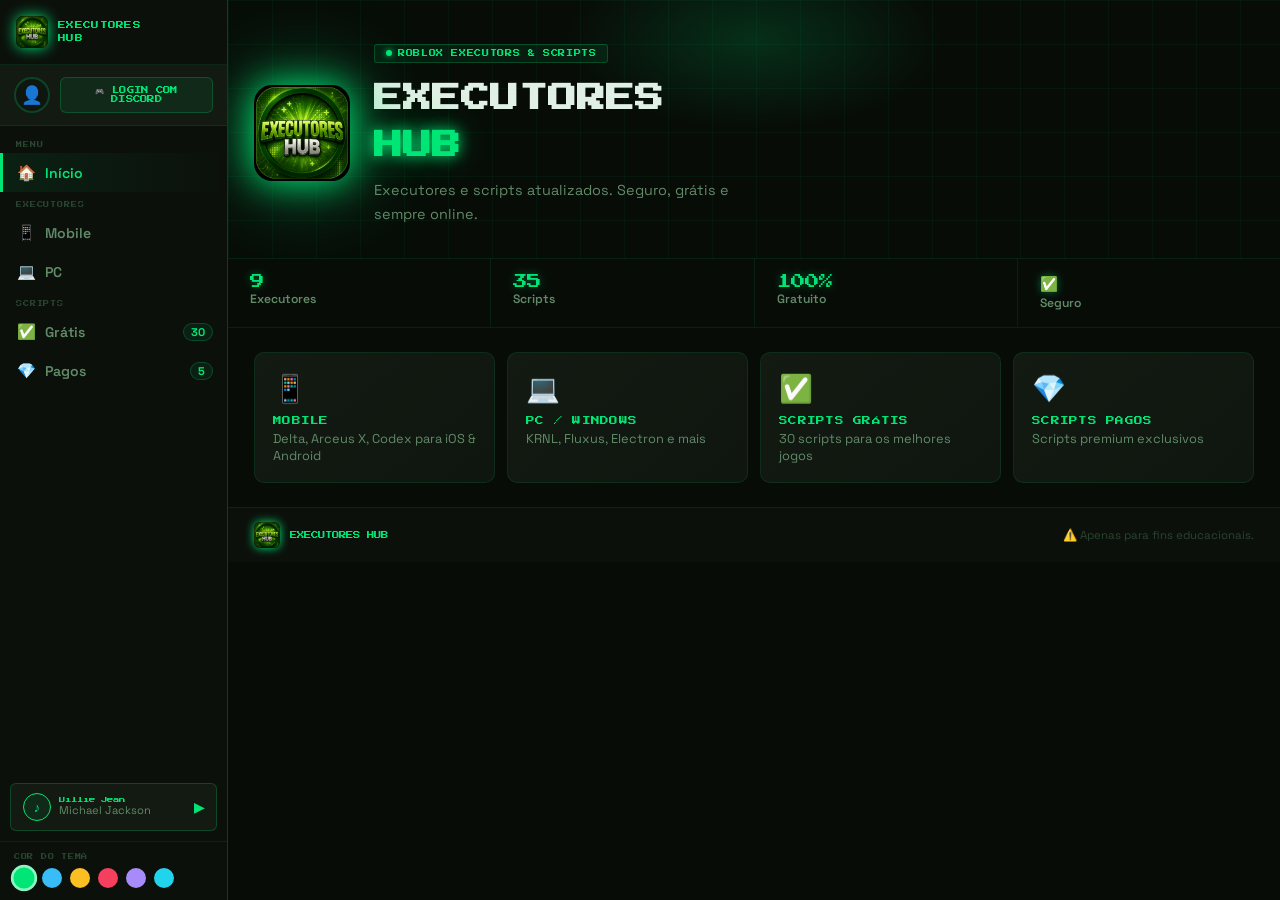
==== hub.html @ 334f5db6 "Admin panel: Discord login + whitelist + executor management" ====
<!DOCTYPE html>
<html lang="pt-BR">
<head>
<meta charset="UTF-8"/>
<meta name="viewport" content="width=device-width, initial-scale=1.0"/>
<title>EXECUTORES HUB</title>
<link href="https://fonts.googleapis.com/css2?family=Press+Start+2P&family=Space+Grotesk:wght@400;500;600;700&display=swap" rel="stylesheet"/>
<style>
/* ── ACCENT SYSTEM ── */
:root{--p:#00e676;--pg:rgba(0,230,118,.42);--pd:rgba(0,230,118,.08);--pm:rgba(0,230,118,.16);--bg0:#070c07;--bg1:#0b100b;--bg2:#0f160f;--sf1:#121a12;--sf2:#172017;--bd:rgba(0,230,118,.1);--bd2:rgba(0,230,118,.22);--tx:#e0f0e4;--tx2:#618a68;--tx3:#2a4530;--r:10px;--r2:6px;--sp:.18s}
[data-a=blue]  {--p:#38bdf8;--pg:rgba(56,189,248,.42);--pd:rgba(56,189,248,.08);--pm:rgba(56,189,248,.16);--bg0:#060a0f;--bg1:#090e17;--bg2:#0e141e;--sf1:#10192a;--sf2:#162238;--bd:rgba(56,189,248,.1);--bd2:rgba(56,189,248,.22);--tx:#d8eaf8;--tx2:#4878a0;--tx3:#1a3050}
[data-a=yellow]{--p:#fbbf24;--pg:rgba(251,191,36,.42); --pd:rgba(251,191,36,.08); --pm:rgba(251,191,36,.16); --bg0:#09080200;--bg0:#090802;--bg1:#0e0c03;--bg2:#141104;--sf1:#1a1705;--sf2:#221e07;--bd:rgba(251,191,36,.1);--bd2:rgba(251,191,36,.22);--tx:#f5f0d5;--tx2:#8a7035;--tx3:#4a3808}
[data-a=red]   {--p:#f43f5e;--pg:rgba(244,63,94,.42);  --pd:rgba(244,63,94,.08);  --pm:rgba(244,63,94,.16);  --bg0:#090203;--bg1:#0e0306;--bg2:#14040a;--sf1:#1a050d;--sf2:#220610;--bd:rgba(244,63,94,.1);--bd2:rgba(244,63,94,.22);--tx:#f5dde2;--tx2:#9a4860;--tx3:#581828}
[data-a=purple]{--p:#a78bfa;--pg:rgba(167,139,250,.42);--pd:rgba(167,139,250,.08);--pm:rgba(167,139,250,.16);--bg0:#06040f;--bg1:#0a0818;--bg2:#100e22;--sf1:#14112e;--sf2:#1c183e;--bd:rgba(167,139,250,.1);--bd2:rgba(167,139,250,.22);--tx:#ece8ff;--tx2:#7060b8;--tx3:#3a2878}
[data-a=cyan]  {--p:#22d3ee;--pg:rgba(34,211,238,.42); --pd:rgba(34,211,238,.08); --pm:rgba(34,211,238,.16); --bg0:#03090c;--bg1:#060d12;--bg2:#0a1418;--sf1:#0d1a20;--sf2:#10222a;--bd:rgba(34,211,238,.1);--bd2:rgba(34,211,238,.22);--tx:#d5f4f8;--tx2:#3a8090;--tx3:#144858}

/* ── RESET ── */
*,*::before,*::after{box-sizing:border-box;margin:0;padding:0}
::-webkit-scrollbar{width:4px}::-webkit-scrollbar-track{background:var(--bg1)}::-webkit-scrollbar-thumb{background:var(--p);border-radius:2px}
::selection{background:var(--pm)}
body{font-family:'Space Grotesk',sans-serif;background:var(--bg0);color:var(--tx);min-height:100vh;overflow-x:hidden}
a{color:inherit;text-decoration:none}button{cursor:pointer;font-family:inherit;border:none;background:none}img{display:block;max-width:100%;object-fit:contain}
input,textarea,select{font-family:'Space Grotesk',sans-serif}

/* ── LAYOUT ── */
.layout{display:flex;min-height:100vh}

/* ────────────────────────────
   SIDEBAR
──────────────────────────── */
.sidebar{
  width:228px;min-width:228px;
  background:var(--bg1);border-right:1px solid var(--bd2);
  position:fixed;top:0;left:0;height:100vh;z-index:300;
  display:flex;flex-direction:column;
  transition:transform .28s cubic-bezier(.4,0,.2,1);
  overflow:hidden;
}

/* brand */
.sb-brand{display:flex;align-items:center;gap:10px;padding:16px;border-bottom:1px solid var(--bd);flex-shrink:0}
.sb-logo{width:32px;height:32px;border-radius:7px;filter:drop-shadow(0 0 7px var(--p));flex-shrink:0}
.sb-title{font-family:'Press Start 2P',monospace;font-size:.48rem;color:var(--p);line-height:1.7;letter-spacing:.04em}

/* user */
.sb-user{
  display:flex;align-items:center;gap:10px;padding:12px 14px;
  background:var(--sf1);border-bottom:1px solid var(--bd);flex-shrink:0;
  min-height:60px;
}
.sb-ava{
  width:36px;height:36px;border-radius:50%;border:2px solid var(--bd2);
  background:var(--bg2);display:flex;align-items:center;justify-content:center;
  font-size:1.1rem;flex-shrink:0;overflow:hidden;
}
.sb-ava img{width:100%;height:100%;border-radius:50%;object-fit:cover}
.sb-user-info{flex:1;min-width:0;display:none}
.sb-user-name{font-size:.84rem;font-weight:700;white-space:nowrap;overflow:hidden;text-overflow:ellipsis}
.sb-user-badge{
  font-family:'Press Start 2P',monospace;font-size:.38rem;
  padding:2px 7px;border-radius:3px;display:inline-block;margin-top:3px;
}
.sb-user-badge.owner{color:#000;background:var(--p);box-shadow:0 0 8px var(--pg)}
.sb-user-badge.mod  {color:#000;background:#fbbf24}
.sb-user-badge.member{color:var(--tx2);background:var(--bg2);border:1px solid var(--bd2)}
.sb-login-wrap{flex:1;display:flex;flex-direction:column;gap:6px}
.sb-login-btn{
  font-family:'Press Start 2P',monospace;font-size:.46rem;
  color:var(--p);border:1.5px solid var(--bd2);border-radius:var(--r2);
  padding:9px 8px;text-align:center;background:var(--pd);letter-spacing:.04em;
  transition:all var(--sp);
}
.sb-login-btn:hover{background:var(--pm);box-shadow:0 0 14px var(--pg);border-color:var(--p)}
.sb-logout-btn{
  font-size:.75rem;color:var(--tx2);text-align:center;padding:3px;
  transition:color var(--sp);display:none;
}
.sb-logout-btn:hover{color:#f43f5e}

/* nav */
.sb-nav{flex:1;overflow-y:auto;padding:6px 0}
.sb-nav::-webkit-scrollbar{width:2px}
.sb-section{font-family:'Press Start 2P',monospace;font-size:.38rem;color:var(--tx3);letter-spacing:.14em;padding:12px 16px 4px;text-transform:uppercase}
.sb-item{
  display:flex;align-items:center;gap:10px;padding:10px 14px;
  color:var(--tx2);font-size:.88rem;font-weight:600;cursor:pointer;
  transition:all var(--sp);border-left:3px solid transparent;
}
.sb-item .ico{font-size:.95rem;width:18px;text-align:center;flex-shrink:0}
.sb-item:hover{color:var(--tx);background:linear-gradient(90deg,var(--pd),transparent)}
.sb-item.active{color:var(--p);background:linear-gradient(90deg,var(--pd),transparent);border-left-color:var(--p)}
.sb-count{margin-left:auto;font-size:.7rem;font-weight:700;color:var(--p);background:var(--pd);border:1px solid var(--bd2);border-radius:20px;padding:1px 7px}

/* theme */
.sb-theme{padding:12px 14px;border-top:1px solid var(--bd);flex-shrink:0}
.sb-theme-lbl{font-family:'Press Start 2P',monospace;font-size:.38rem;color:var(--tx3);letter-spacing:.12em;margin-bottom:8px}
.dots{display:flex;gap:8px;flex-wrap:wrap}
.dot{width:20px;height:20px;border-radius:50%;cursor:pointer;border:2px solid transparent;transition:all var(--sp)}
.dot:hover,.dot.on{transform:scale(1.32);border-color:rgba(255,255,255,.55)}
.d0{background:#00e676}.d1{background:#38bdf8}.d2{background:#fbbf24}.d3{background:#f43f5e}.d4{background:#a78bfa}.d5{background:#22d3ee}

/* music */
.sb-music{
  display:flex;align-items:center;gap:8px;
  padding:9px 12px;margin:0 10px 10px;
  background:var(--sf1);border:1px solid var(--bd2);border-radius:var(--r2);
  cursor:pointer;transition:all var(--sp);flex-shrink:0;
}
.sb-music:hover{box-shadow:0 0 12px var(--pd)}
.m-disc{width:28px;height:28px;border-radius:50%;background:var(--pd);border:1.5px solid var(--p);display:flex;align-items:center;justify-content:center;font-size:.8rem;color:var(--p);flex-shrink:0}
.m-disc.spin{animation:spin 2.5s linear infinite}
@keyframes spin{to{transform:rotate(360deg)}}
.m-info{flex:1;min-width:0}
.m-song{font-family:'Press Start 2P',monospace;font-size:.4rem;color:var(--p);white-space:nowrap;overflow:hidden;text-overflow:ellipsis}
.m-sub{font-size:.7rem;color:var(--tx2)}
.m-play{font-size:.8rem;color:var(--p);font-weight:900}

/* overlay + hamburger */
.sb-overlay{position:fixed;inset:0;background:rgba(0,0,0,.7);backdrop-filter:blur(3px);z-index:299;display:none}
.sb-overlay.on{display:block}
.ham{display:none;position:fixed;top:13px;left:13px;z-index:400;width:40px;height:40px;background:var(--sf1);border:1.5px solid var(--bd2);border-radius:8px;flex-direction:column;align-items:center;justify-content:center;gap:4px}
.ham span{width:17px;height:2px;background:var(--p);border-radius:2px}

/* ────────────────────────────
   CONTENT
──────────────────────────── */
.content{margin-left:228px;flex:1;min-height:100vh;display:flex;flex-direction:column}

.page{display:none;flex-direction:column;flex:1}
.page.on{display:flex;animation:fup .2s ease}
@keyframes fup{from{opacity:0;transform:translateY(8px)}to{opacity:1;transform:translateY(0)}}

.topbar{display:flex;align-items:center;gap:12px;padding:16px 26px;border-bottom:1px solid var(--bd);background:var(--bg1);flex-shrink:0}
.tb-icon{font-size:1.2rem}
.tb-title{font-family:'Press Start 2P',monospace;font-size:.64rem;color:var(--tx);letter-spacing:.04em}
.tb-pill{margin-left:auto;font-family:'Press Start 2P',monospace;font-size:.42rem;color:var(--p);background:var(--pd);border:1px solid var(--bd2);padding:5px 11px;border-radius:20px}

/* ── HOME ── */
.home-hero{position:relative;padding:40px 26px 32px;border-bottom:1px solid var(--bd);overflow:hidden}
.hgrid{position:absolute;inset:0;background-image:linear-gradient(var(--bd) 1px,transparent 1px),linear-gradient(90deg,var(--bd) 1px,transparent 1px);background-size:44px 44px;opacity:.5;pointer-events:none}
.hglow{position:absolute;top:-50px;left:50%;transform:translateX(-50%);width:380px;height:180px;background:radial-gradient(ellipse,var(--pm) 0%,transparent 70%);pointer-events:none}
.hinner{position:relative;z-index:2;display:flex;align-items:center;gap:24px;flex-wrap:wrap;max-width:680px}
.h-logo{width:96px;height:96px;flex-shrink:0;border-radius:18px;filter:drop-shadow(0 0 18px var(--p)) drop-shadow(0 0 40px var(--pg));animation:lf 3s ease-in-out infinite}
@keyframes lf{0%,100%{transform:translateY(0)}50%{transform:translateY(-7px)}}
.h-pill{display:inline-flex;align-items:center;gap:6px;font-family:'Press Start 2P',monospace;font-size:.44rem;color:var(--p);border:1px solid var(--bd2);background:var(--pd);padding:5px 11px;border-radius:3px;letter-spacing:.09em;margin-bottom:12px}
.h-pill::before{content:'';width:6px;height:6px;border-radius:50%;background:var(--p);box-shadow:0 0 6px var(--p);animation:bl 1.5s ease-in-out infinite}
@keyframes bl{0%,100%{opacity:1}50%{opacity:.25}}
.h-title{font-family:'Press Start 2P',monospace;font-size:clamp(.95rem,3.2vw,1.8rem);line-height:1.65;margin-bottom:8px}
.h-title .acc{color:var(--p);text-shadow:0 0 14px var(--p),0 0 36px var(--pg)}
.h-sub{font-size:.9rem;color:var(--tx2);line-height:1.7;max-width:380px}

.home-stats{display:flex;flex-wrap:wrap;border-bottom:1px solid var(--bd)}
.st{flex:1;min-width:80px;padding:16px 22px;display:flex;flex-direction:column;gap:2px;border-right:1px solid var(--bd);transition:background var(--sp)}
.st:last-child{border-right:none}.st:hover{background:var(--pd)}
.st-n{font-family:'Press Start 2P',monospace;font-size:.9rem;color:var(--p);text-shadow:0 0 8px var(--pg)}
.st-l{font-size:.76rem;color:var(--tx2);font-weight:600}

.home-nav{display:grid;grid-template-columns:repeat(auto-fill,minmax(200px,1fr));gap:12px;padding:24px 26px}
.hnc{background:linear-gradient(140deg,var(--sf1),var(--bg2));border:1px solid var(--bd);border-radius:var(--r);padding:18px;cursor:pointer;transition:all var(--sp);position:relative;overflow:hidden}
.hnc::before{content:'';position:absolute;top:0;left:0;right:0;height:2px;background:linear-gradient(90deg,transparent,var(--p),transparent);opacity:0;transition:opacity var(--sp)}
.hnc:hover::before{opacity:1}
.hnc:hover{border-color:var(--bd2);transform:translateY(-3px);box-shadow:0 8px 28px rgba(0,0,0,.5),0 0 18px var(--pd)}
.hnc-i{font-size:1.7rem;margin-bottom:10px}
.hnc-t{font-family:'Press Start 2P',monospace;font-size:.54rem;color:var(--p);letter-spacing:.03em;margin-bottom:5px}
.hnc-d{font-size:.8rem;color:var(--tx2)}

/* ── EXECUTORS ── */
.exec-wrap{padding:26px;flex:1}
.exec-grid{display:grid;grid-template-columns:repeat(auto-fill,minmax(236px,1fr));gap:13px}
.ec{background:linear-gradient(150deg,var(--sf1),var(--bg2));border:1px solid var(--bd);border-radius:var(--r);padding:18px;display:flex;flex-direction:column;gap:9px;position:relative;overflow:hidden;transition:all var(--sp)}
.ec::after{content:'';position:absolute;inset:0;background:linear-gradient(135deg,var(--pm) 0%,transparent 55%);opacity:0;transition:opacity var(--sp);pointer-events:none}
.ec:hover{border-color:var(--bd2);transform:translateY(-4px);box-shadow:0 10px 34px rgba(0,0,0,.55),0 0 22px var(--pd)}
.ec:hover::after{opacity:1}
.ec-row{display:flex;align-items:flex-start;justify-content:space-between;gap:8px}
.ec-name{font-family:'Press Start 2P',monospace;font-size:.62rem;color:var(--tx);line-height:1.5;transition:color var(--sp)}
.ec:hover .ec-name{color:var(--p)}
.live{font-family:'Press Start 2P',monospace;font-size:.38rem;background:#16a34a;color:#fff;padding:3px 7px;border-radius:3px;white-space:nowrap;flex-shrink:0;box-shadow:0 0 10px rgba(34,197,94,.6);animation:lp 2s ease-in-out infinite}
@keyframes lp{0%,100%{box-shadow:0 0 10px rgba(34,197,94,.7)}50%{box-shadow:0 0 3px rgba(34,197,94,.2);opacity:.7}}
.ec-info{font-size:.8rem;color:var(--tx2)}
.ec-tags{display:flex;gap:4px;flex-wrap:wrap}
.ec-tags span{font-size:.7rem;font-weight:600;background:var(--bg0);border:1px solid var(--bd2);border-radius:4px;padding:2px 8px;color:var(--tx2)}
.ec-tags .tpaid{border-color:rgba(251,191,36,.4);color:#fbbf24}
.ec-dl{
  display:flex;align-items:center;justify-content:center;
  background:var(--p);color:#000;
  font-family:'Press Start 2P',monospace;font-size:.52rem;letter-spacing:.05em;
  padding:11px;border-radius:var(--r2);box-shadow:0 0 12px var(--pg);
  transition:all var(--sp);font-weight:900;margin-top:3px;
}
.ec-dl:hover{box-shadow:0 0 26px var(--pg);filter:brightness(1.1)}

/* ── SCRIPTS ── */
.scripts-wrap{padding:26px;display:flex;flex-direction:column;gap:14px;flex:1}
.s-search{display:flex;align-items:center;gap:0;background:var(--sf1);border:1.5px solid var(--bd);border-radius:40px;transition:border-color var(--sp),box-shadow var(--sp);overflow:hidden}
.s-search:focus-within{border-color:var(--p);box-shadow:0 0 12px var(--pd)}
.s-search svg{color:var(--tx2);margin-left:13px;flex-shrink:0}
.s-search input{flex:1;padding:11px 12px;background:none;border:none;outline:none;font-size:.9rem;color:var(--tx)}
.s-search input::placeholder{color:var(--tx2)}
.s-clear{padding:8px 14px;color:var(--tx2);transition:color var(--sp)}
.s-clear:hover{color:var(--p)}
.sg{display:grid;grid-template-columns:repeat(auto-fill,minmax(155px,1fr));gap:9px}
.sc{background:linear-gradient(150deg,var(--sf1),var(--bg2));border:1px solid var(--bd);border-radius:var(--r);padding:13px;cursor:pointer;display:flex;flex-direction:column;gap:5px;position:relative;overflow:hidden;transition:all var(--sp)}
.sc::before{content:'';position:absolute;bottom:0;left:0;height:2px;width:100%;background:var(--p);transform:scaleX(0);transform-origin:left;transition:transform var(--sp)}
.sc:hover::before{transform:scaleX(1)}
.sc:hover{border-color:var(--bd2);transform:translateY(-3px);box-shadow:0 6px 18px rgba(0,0,0,.45),0 0 12px var(--pd)}
.sc-i{font-size:1.15rem}
.sc-n{font-size:.84rem;font-weight:700;color:var(--tx);line-height:1.3}
.sc:hover .sc-n{color:var(--p)}
.sc-g{font-size:.7rem;color:var(--tx2);font-weight:600;letter-spacing:.03em;text-transform:uppercase}
.sbadge{font-family:'Press Start 2P',monospace;font-size:.38rem;padding:2px 6px;border-radius:3px;width:fit-content;margin-top:2px}
.sbadge.free{color:#22c55e;background:rgba(34,197,94,.1);border:1px solid rgba(34,197,94,.3)}
.sbadge.paid{color:#fbbf24;background:rgba(251,191,36,.1);border:1px solid rgba(251,191,36,.3)}
.no-res{text-align:center;padding:44px;color:var(--tx2);font-size:.9rem}

/* ── MODAL ── */
.modal-bg{position:fixed;inset:0;background:rgba(0,0,0,.88);backdrop-filter:blur(8px);z-index:600;display:flex;align-items:center;justify-content:center;padding:14px;opacity:0;pointer-events:none;transition:opacity .2s}
.modal-bg.on{opacity:1;pointer-events:all}
.modal{background:var(--sf1);border:1.5px solid var(--p);border-radius:var(--r);box-shadow:0 0 50px var(--pg),0 24px 60px rgba(0,0,0,.95);width:100%;max-width:560px;max-height:88vh;display:flex;flex-direction:column;overflow:hidden;animation:mpop .2s ease}
@keyframes mpop{from{transform:scale(.95) translateY(14px);opacity:0}to{transform:none;opacity:1}}
.m-head{display:flex;align-items:center;justify-content:space-between;padding:15px 18px;background:var(--bg2);border-bottom:1px solid var(--bd);flex-shrink:0}
.mhl{display:flex;align-items:center;gap:11px}
.m-ico{font-size:1.6rem}
.m-name{font-family:'Press Start 2P',monospace;font-size:.62rem;color:var(--p);text-shadow:0 0 7px var(--pg)}
.m-meta{display:flex;gap:6px;margin-top:4px;align-items:center;flex-wrap:wrap}
.m-tag{font-size:.72rem;font-weight:600;color:var(--tx2);background:var(--bg0);border:1px solid var(--bd);padding:2px 8px;border-radius:3px}
.m-pr{font-family:'Press Start 2P',monospace;font-size:.4rem;padding:2px 7px;border-radius:3px}
.m-pr.free{color:#22c55e;background:rgba(34,197,94,.1);border:1px solid rgba(34,197,94,.3)}
.m-pr.paid{color:#fbbf24;background:rgba(251,191,36,.1);border:1px solid rgba(251,191,36,.3)}
.m-close{color:var(--tx2);width:28px;height:28px;border-radius:50%;display:flex;align-items:center;justify-content:center;transition:all var(--sp)}
.m-close:hover{color:#f43f5e;background:rgba(244,63,94,.12)}
.m-body{padding:18px;display:flex;flex-direction:column;gap:12px;overflow-y:auto}
.clabel{font-family:'Press Start 2P',monospace;font-size:.44rem;color:var(--tx2);letter-spacing:.07em}
.cbox{background:#030806;border:1px solid var(--bd2);border-radius:var(--r2);padding:14px;font-family:'Courier New',monospace;font-size:.8rem;color:#6dff96;word-break:break-all;white-space:pre-wrap;line-height:1.8;max-height:165px;overflow-y:auto;user-select:all;box-shadow:inset 0 0 16px rgba(0,230,118,.04)}
.cbtn{display:flex;align-items:center;justify-content:center;gap:8px;background:var(--p);color:#000;border-radius:var(--r2);padding:12px 20px;font-family:'Press Start 2P',monospace;font-size:.56rem;letter-spacing:.05em;box-shadow:0 0 14px var(--pg);transition:all var(--sp);font-weight:900}
.cbtn:hover{box-shadow:0 0 28px var(--pg);transform:translateY(-1px);filter:brightness(1.1)}
.cbtn.ok{background:#22c55e;box-shadow:0 0 14px rgba(34,197,94,.6)}
.m-steps{list-style:none;counter-reset:st;display:grid;grid-template-columns:repeat(auto-fill,minmax(130px,1fr));gap:7px}
.m-steps li{counter-increment:st;background:var(--bg2);border:1px solid var(--bd);border-radius:var(--r2);padding:10px 10px 10px 34px;font-size:.78rem;color:var(--tx2);position:relative;line-height:1.5}
.m-steps li::before{content:counter(st);position:absolute;left:9px;top:50%;transform:translateY(-50%);font-family:'Press Start 2P',monospace;font-size:.44rem;width:18px;height:18px;background:var(--pd);border:1px solid var(--p);border-radius:50%;display:flex;align-items:center;justify-content:center;color:var(--p)}
.m-steps li strong{color:var(--p)}

/* ── ADMIN ── */
.adm-wrap{padding:26px;display:flex;flex-direction:column;gap:18px;flex:1;overflow-y:auto}
.adm-banner{background:linear-gradient(135deg,var(--sf1),var(--sf2));border:1.5px solid var(--p);border-radius:var(--r);padding:20px;display:flex;align-items:center;gap:14px;flex-wrap:wrap;box-shadow:0 0 28px var(--pd)}
.adm-crown{font-size:2.2rem}
.adm-ttl{font-family:'Press Start 2P',monospace;font-size:.66rem;color:var(--p);margin-bottom:5px}
.adm-sub{font-size:.86rem;color:var(--tx2)}
.adm-sub strong{color:var(--p)}

.adm-section{background:var(--sf1);border:1px solid var(--bd);border-radius:var(--r);overflow:hidden}
.adm-section-head{display:flex;align-items:center;justify-content:space-between;padding:14px 18px;border-bottom:1px solid var(--bd);background:var(--bg2)}
.adm-section-title{font-family:'Press Start 2P',monospace;font-size:.56rem;color:var(--p);letter-spacing:.04em}
.adm-section-body{padding:16px 18px;display:flex;flex-direction:column;gap:10px}

/* whitelist */
.wl-user{display:flex;align-items:center;gap:10px;padding:10px 12px;background:var(--bg2);border:1px solid var(--bd);border-radius:var(--r2);transition:border-color var(--sp)}
.wl-user:hover{border-color:var(--bd2)}
.wl-ava{width:32px;height:32px;border-radius:50%;background:var(--pd);border:1.5px solid var(--bd2);display:flex;align-items:center;justify-content:center;font-size:.9rem;flex-shrink:0;overflow:hidden}
.wl-ava img{width:100%;height:100%;border-radius:50%;object-fit:cover}
.wl-name{flex:1;font-size:.84rem;font-weight:600}
.wl-id{font-size:.72rem;color:var(--tx2);font-family:'Courier New',monospace}
.wl-role-badge{font-family:'Press Start 2P',monospace;font-size:.36rem;padding:2px 7px;border-radius:3px;flex-shrink:0}
.wl-role-badge.owner{background:var(--p);color:#000}
.wl-role-badge.mod{background:#fbbf24;color:#000}
.wl-role-badge.member{background:var(--bg0);color:var(--tx2);border:1px solid var(--bd2)}
.wl-remove{color:var(--tx2);font-size:.85rem;padding:4px 6px;border-radius:4px;transition:all var(--sp)}
.wl-remove:hover{color:#f43f5e;background:rgba(244,63,94,.1)}

/* add user row */
.adm-add-row{display:flex;gap:8px;flex-wrap:wrap}
.adm-input{
  flex:1;min-width:140px;
  background:var(--bg2);border:1.5px solid var(--bd);border-radius:var(--r2);
  padding:9px 12px;font-size:.86rem;color:var(--tx);outline:none;
  transition:border-color var(--sp),box-shadow var(--sp);
}
.adm-input:focus{border-color:var(--p);box-shadow:0 0 10px var(--pd)}
.adm-input::placeholder{color:var(--tx2)}
.adm-select{background:var(--bg2);border:1.5px solid var(--bd);border-radius:var(--r2);padding:9px 10px;font-size:.84rem;color:var(--tx);outline:none;transition:border-color var(--sp)}
.adm-select:focus{border-color:var(--p)}
.adm-btn{
  font-family:'Press Start 2P',monospace;font-size:.48rem;letter-spacing:.04em;
  background:var(--p);color:#000;border-radius:var(--r2);padding:9px 14px;
  box-shadow:0 0 10px var(--pg);transition:all var(--sp);white-space:nowrap;
}
.adm-btn:hover{box-shadow:0 0 20px var(--pg);filter:brightness(1.1)}
.adm-btn.danger{background:rgba(244,63,94,.1);color:#f43f5e;border:1.5px solid rgba(244,63,94,.3);box-shadow:none}
.adm-btn.danger:hover{background:rgba(244,63,94,.2)}
.adm-btn.ghost{background:var(--pd);color:var(--p);border:1.5px solid var(--bd2);box-shadow:none}
.adm-btn.ghost:hover{background:var(--pm)}

/* exec editor */
.exec-editor-row{display:flex;align-items:center;gap:8px;padding:9px 12px;background:var(--bg2);border:1px solid var(--bd);border-radius:var(--r2);flex-wrap:wrap}
.exec-editor-name{font-family:'Press Start 2P',monospace;font-size:.5rem;color:var(--tx);min-width:110px}
.exec-editor-link{flex:1;min-width:160px;background:var(--bg0);border:1.5px solid var(--bd);border-radius:var(--r2);padding:7px 10px;font-size:.8rem;color:var(--tx);outline:none;font-family:'Courier New',monospace;transition:border-color var(--sp)}
.exec-editor-link:focus{border-color:var(--p)}

/* script adder */
.sa-form{display:grid;grid-template-columns:1fr 1fr;gap:8px}
.sa-full{grid-column:1/-1}
.adm-textarea{background:var(--bg2);border:1.5px solid var(--bd);border-radius:var(--r2);padding:9px 12px;font-size:.82rem;color:var(--tx);outline:none;font-family:'Courier New',monospace;resize:vertical;min-height:80px;transition:border-color var(--sp);width:100%}
.adm-textarea:focus{border-color:var(--p)}

/* github token */
.gh-tok-row{display:flex;gap:8px;align-items:center}
.gh-tok-info{font-size:.8rem;color:var(--tx2);line-height:1.6}
.gh-tok-info a{color:var(--p);text-decoration:underline}
.status-msg{font-family:'Press Start 2P',monospace;font-size:.44rem;padding:8px 14px;border-radius:var(--r2);display:none}
.status-msg.ok{color:#22c55e;background:rgba(34,197,94,.1);border:1px solid rgba(34,197,94,.3)}
.status-msg.err{color:#f43f5e;background:rgba(244,63,94,.1);border:1px solid rgba(244,63,94,.3)}
.status-msg.show{display:block}

/* footer */
.hub-footer{padding:14px 26px;border-top:1px solid var(--bd);background:var(--bg1);display:flex;align-items:center;gap:10px;flex-wrap:wrap;flex-shrink:0}
.f-logo{width:26px;height:26px;border-radius:6px;filter:drop-shadow(0 0 5px var(--p));flex-shrink:0}
.f-name{font-family:'Press Start 2P',monospace;font-size:.46rem;color:var(--p)}
.f-warn{margin-left:auto;font-size:.72rem;color:var(--tx3)}

/* ── RESPONSIVE ── */
@media(max-width:700px){
  .sidebar{transform:translateX(-100%)}.sidebar.open{transform:translateX(0)}
  .content{margin-left:0}.ham{display:flex}
  .home-hero,.exec-wrap,.scripts-wrap,.adm-wrap,.home-nav{padding:16px}
  .topbar{padding:12px 16px}
  .sg{grid-template-columns:repeat(auto-fill,minmax(136px,1fr))}
  .sa-form{grid-template-columns:1fr}
  .f-warn{display:none}
}
@media(max-width:420px){.sg{grid-template-columns:1fr 1fr}.exec-grid{grid-template-columns:1fr}.h-logo{width:72px;height:72px}}
</style>
</head>
<body data-a="green">

<button class="ham" id="ham"><span></span><span></span><span></span></button>
<div class="sb-overlay" id="sbo"></div>

<div class="layout">
<!-- ═══════════════════ SIDEBAR ═══════════════════ -->
<aside class="sidebar" id="sb">

  <div class="sb-brand">
    <img src="assets/logo.png" alt="logo" class="sb-logo" width="32" height="32"/>
    <span class="sb-title">EXECUTORES<br/>HUB</span>
  </div>

  <!-- user/login -->
  <div class="sb-user" id="sbUser">
    <div class="sb-ava" id="sbAva">👤</div>
    <div class="sb-login-wrap" id="sbLoginWrap">
      <button class="sb-login-btn" id="loginBtn">🎮 LOGIN COM DISCORD</button>
    </div>
    <div class="sb-user-info" id="sbInfo">
      <div class="sb-user-name" id="sbName"></div>
      <span class="sb-user-badge" id="sbBadge"></span>
    </div>
  </div>
  <button class="sb-logout-btn" id="sbLogout">↩ Sair</button>

  <nav class="sb-nav">
    <span class="sb-section">MENU</span>
    <div class="sb-item active" data-p="home"><span class="ico">🏠</span>Início</div>

    <span class="sb-section">EXECUTORES</span>
    <div class="sb-item" data-p="mob"><span class="ico">📱</span>Mobile</div>
    <div class="sb-item" data-p="pc"><span class="ico">💻</span>PC</div>

    <span class="sb-section">SCRIPTS</span>
    <div class="sb-item" data-p="free"><span class="ico">✅</span>Grátis<span class="sb-count" id="fCnt">30</span></div>
    <div class="sb-item" data-p="paid"><span class="ico">💎</span>Pagos<span class="sb-count">5</span></div>

    <div class="sb-item priv-only" data-p="admin" style="display:none"><span class="ico">⚙️</span>Painel Admin</div>
  </nav>

  <div class="sb-music" id="sbMusic">
    <div class="m-disc" id="mDisc">♪</div>
    <div class="m-info"><div class="m-song">Billie Jean</div><div class="m-sub">Michael Jackson</div></div>
    <span class="m-play" id="mPlay">▶</span>
  </div>

  <div class="sb-theme">
    <div class="sb-theme-lbl">COR DO TEMA</div>
    <div class="dots">
      <div class="dot d0 on" data-a="green" title="Verde"></div>
      <div class="dot d1" data-a="blue" title="Azul"></div>
      <div class="dot d2" data-a="yellow" title="Amarelo"></div>
      <div class="dot d3" data-a="red" title="Vermelho"></div>
      <div class="dot d4" data-a="purple" title="Roxo"></div>
      <div class="dot d5" data-a="cyan" title="Ciano"></div>
    </div>
  </div>

</aside>

<!-- ═══════════════════ CONTENT ═══════════════════ -->
<div class="content">

<!-- HOME -->
<div class="page on" id="page-home">
  <div class="home-hero">
    <div class="hgrid"></div><div class="hglow"></div>
    <div class="hinner">
      <img src="assets/logo.png" alt="EXECUTORES HUB" class="h-logo" width="96" height="96"/>
      <div>
        <div class="h-pill">ROBLOX EXECUTORS &amp; SCRIPTS</div>
        <h1 class="h-title">EXECUTORES<br/><span class="acc">HUB</span></h1>
        <p class="h-sub">Executores e scripts atualizados. Seguro, grátis e sempre online.</p>
      </div>
    </div>
  </div>
  <div class="home-stats">
    <div class="st"><span class="st-n" id="execCount">9</span><span class="st-l">Executores</span></div>
    <div class="st"><span class="st-n">35</span><span class="st-l">Scripts</span></div>
    <div class="st"><span class="st-n">100%</span><span class="st-l">Gratuito</span></div>
    <div class="st"><span class="st-n">✅</span><span class="st-l">Seguro</span></div>
  </div>
  <div class="home-nav">
    <div class="hnc" data-p="mob"><div class="hnc-i">📱</div><div class="hnc-t">MOBILE</div><div class="hnc-d">Delta, Arceus X, Codex para iOS &amp; Android</div></div>
    <div class="hnc" data-p="pc"><div class="hnc-i">💻</div><div class="hnc-t">PC / WINDOWS</div><div class="hnc-d">KRNL, Fluxus, Electron e mais</div></div>
    <div class="hnc" data-p="free"><div class="hnc-i">✅</div><div class="hnc-t">SCRIPTS GRÁTIS</div><div class="hnc-d">30 scripts para os melhores jogos</div></div>
    <div class="hnc" data-p="paid"><div class="hnc-i">💎</div><div class="hnc-t">SCRIPTS PAGOS</div><div class="hnc-d">Scripts premium exclusivos</div></div>
  </div>
  <div class="hub-footer">
    <img src="assets/logo.png" alt="" class="f-logo" width="26" height="26"/>
    <span class="f-name">EXECUTORES HUB</span>
    <span class="f-warn">⚠️ Apenas para fins educacionais.</span>
  </div>
</div>

<!-- MOBILE -->
<div class="page" id="page-mob">
  <div class="topbar"><span class="tb-icon">📱</span><span class="tb-title">MOBILE</span><span class="tb-pill">iOS &amp; ANDROID</span></div>
  <div class="exec-wrap"><div class="exec-grid" id="mobGrid"></div></div>
</div>

<!-- PC -->
<div class="page" id="page-pc">
  <div class="topbar"><span class="tb-icon">💻</span><span class="tb-title">PC / WINDOWS</span><span class="tb-pill">DESKTOP</span></div>
  <div class="exec-wrap"><div class="exec-grid" id="pcGrid"></div></div>
</div>

<!-- FREE SCRIPTS -->
<div class="page" id="page-free">
  <div class="topbar"><span class="tb-icon">✅</span><span class="tb-title">SCRIPTS GRÁTIS</span><span class="tb-pill" id="freePill">30</span></div>
  <div class="scripts-wrap">
    <div class="s-search">
      <svg xmlns="http://www.w3.org/2000/svg" width="15" height="15" viewBox="0 0 24 24" fill="none" stroke="currentColor" stroke-width="2"><circle cx="11" cy="11" r="8"/><line x1="21" y1="21" x2="16.65" y2="16.65"/></svg>
      <input id="sInp" type="text" placeholder="Pesquisar jogo..." autocomplete="off"/>
      <button class="s-clear" id="sClear" style="display:none">✕</button>
    </div>
    <div class="sg" id="fGrid"></div>
    <div class="no-res" id="fNoRes" style="display:none">😔 Nenhum resultado encontrado.</div>
  </div>
</div>

<!-- PAID SCRIPTS -->
<div class="page" id="page-paid">
  <div class="topbar"><span class="tb-icon">💎</span><span class="tb-title">SCRIPTS PAGOS</span><span class="tb-pill">5 premium</span></div>
  <div class="scripts-wrap"><div class="sg" id="pGrid"></div></div>
</div>

<!-- ADMIN -->
<div class="page" id="page-admin">
  <div class="topbar"><span class="tb-icon">⚙️</span><span class="tb-title">PAINEL ADMIN</span><span class="tb-pill" id="adm-pill">RESTRITO</span></div>
  <div class="adm-wrap">

    <!-- banner -->
    <div class="adm-banner">
      <span class="adm-crown">👑</span>
      <div>
        <div class="adm-ttl">MODO ADMINISTRADOR</div>
        <div class="adm-sub">Olá, <strong id="admName">Admin</strong>! Gerencie o site abaixo.</div>
      </div>
    </div>

    <!-- GitHub Token (necessário para salvar) -->
    <div class="adm-section">
      <div class="adm-section-head">
        <span class="adm-section-title">🔑 TOKEN GITHUB (para salvar mudanças)</span>
        <span id="ghSaved" style="font-size:.72rem;color:#22c55e;display:none">✅ Salvo</span>
      </div>
      <div class="adm-section-body">
        <div class="gh-tok-info">Para salvar permissões, executores e scripts sem precisar de código, cole seu <strong>GitHub Personal Access Token</strong> abaixo.<br/>Crie em: <a href="https://github.com/settings/tokens/new?scopes=repo&description=ExecutoresHub" target="_blank">github.com/settings/tokens</a> → marque <strong>repo</strong> → Generate.</div>
        <div class="gh-tok-row">
          <input class="adm-input" id="ghToken" type="password" placeholder="ghp_xxxxxxxxxxxxxxxxxxxx" style="flex:1"/>
          <button class="adm-btn" id="ghSaveBtn">SALVAR TOKEN</button>
          <button class="adm-btn danger" id="ghClearBtn">LIMPAR</button>
        </div>
        <div class="status-msg" id="ghMsg"></div>
      </div>
    </div>

    <!-- Permissões / Whitelist -->
    <div class="adm-section">
      <div class="adm-section-head">
        <span class="adm-section-title">👥 PERMISSÕES DE USUÁRIO</span>
        <button class="adm-btn ghost" id="wlRefresh">↺ Recarregar</button>
      </div>
      <div class="adm-section-body">
        <div id="wlList"></div>
        <div style="border-top:1px solid var(--bd);padding-top:12px;margin-top:4px">
          <div style="font-family:'Press Start 2P',monospace;font-size:.46rem;color:var(--tx2);margin-bottom:8px">ADICIONAR USUÁRIO</div>
          <div class="adm-add-row">
            <input class="adm-input" id="wlId"   type="text" placeholder="ID do Discord (ex: 12345678)" style="flex:1;min-width:140px"/>
            <input class="adm-input" id="wlUser" type="text" placeholder="@username" style="flex:1;min-width:120px"/>
            <select class="adm-select" id="wlRole">
              <option value="member">Membro</option>
              <option value="mod">Moderador</option>
            </select>
            <button class="adm-btn" id="wlAdd">+ ADICIONAR</button>
          </div>
          <div class="status-msg" id="wlMsg" style="margin-top:8px"></div>
        </div>
      </div>
    </div>

    <!-- Executores — editar links -->
    <div class="adm-section">
      <div class="adm-section-head">
        <span class="adm-section-title">🔗 LINKS DOS EXECUTORES</span>
        <button class="adm-btn" id="execSaveBtn">💾 SALVAR</button>
      </div>
      <div class="adm-section-body" id="execEditorBody"></div>
      <div style="padding:0 18px 14px"><div class="status-msg" id="execMsg"></div></div>
    </div>

    <!-- Adicionar Script -->
    <div class="adm-section">
      <div class="adm-section-head">
        <span class="adm-section-title">📜 ADICIONAR SCRIPT</span>
      </div>
      <div class="adm-section-body">
        <div class="sa-form">
          <input class="adm-input" id="saNome" type="text" placeholder="Nome do script"/>
          <input class="adm-input" id="saJogo" type="text" placeholder="Jogo (ex: Blox Fruit)"/>
          <input class="adm-input" id="saIcon" type="text" placeholder="Emoji ícone (ex: 🍎)"/>
          <select class="adm-select" id="saPreco">
            <option value="free">✅ Grátis</option>
            <option value="paid">💎 Pago</option>
          </select>
          <div class="sa-full">
            <textarea class="adm-textarea" id="saCodigo" placeholder="loadstring(game:HttpGet(&#34;https://...&#34;))()"></textarea>
          </div>
          <div class="sa-full" style="display:flex;gap:8px">
            <button class="adm-btn" id="saAdd">+ ADICIONAR SCRIPT</button>
            <div class="status-msg" id="saMsg" style="margin:0"></div>
          </div>
        </div>
      </div>
    </div>

  </div>
</div>

</div><!-- /content -->
</div><!-- /layout -->

<!-- MODAL -->
<div class="modal-bg" id="modalBg">
  <div class="modal">
    <div class="m-head">
      <div class="mhl">
        <span class="m-ico" id="mIco">🎮</span>
        <div>
          <div class="m-name" id="mNm"></div>
          <div class="m-meta"><span class="m-tag" id="mTg"></span><span class="m-pr" id="mPr"></span></div>
        </div>
      </div>
      <button class="m-close" id="mClose">✕</button>
    </div>
    <div class="m-body">
      <div class="clabel">📋 COLE NO EXECUTOR</div>
      <div class="cbox" id="cBox"></div>
      <button class="cbtn" id="cBtn">
        <svg xmlns="http://www.w3.org/2000/svg" width="14" height="14" viewBox="0 0 24 24" fill="none" stroke="currentColor" stroke-width="2"><rect x="9" y="9" width="13" height="13" rx="2"/><path d="M5 15H4a2 2 0 0 1-2-2V4a2 2 0 0 1 2-2h9a2 2 0 0 1 2 2v1"/></svg>
        COPIAR CÓDIGO
      </button>
      <ol class="m-steps">
        <li>Copie o código</li><li>Abra seu executor</li><li>Cole e clique <strong>Execute</strong></li>
      </ol>
    </div>
  </div>
</div>

<audio id="aud" loop preload="none">
  <source src="https://raw.githubusercontent.com/ttooeasycraft-ui/CraftShop/main/Michael%20Jackson%20-%20Billie%20Jean%20(Official%20Video)(360P).mp4" type="audio/mp4"/>
</audio>

<script src="js/scripts-db.js"></script>
<script>
(function(){
'use strict';

/* ─── CONFIG ─── */
const DISCORD_CLIENT_ID = '1512530119820968027';
const GITHUB_REPO       = 'ttooeasycraft-ui/EXECUTORESHUB-';
const GITHUB_BRANCH     = 'main';
const RAW_BASE          = 'https://raw.githubusercontent.com/'+GITHUB_REPO+'/'+GITHUB_BRANCH+'/';
const REDIRECT_URI      = encodeURIComponent(location.href.split('#')[0]);
const DISCORD_URL       = `https://discord.com/api/oauth2/authorize?client_id=${DISCORD_CLIENT_ID}&redirect_uri=${REDIRECT_URI}&response_type=token&scope=identify`;

// admin / owners by Discord ID
const ADMIN_IDS = ['1467333025430900860']; // @sabidoreact

/* ─── STATE ─── */
let currentUser   = null;  // Discord user object
let whitelist     = [];    // from data/whitelist.json
let executorData  = [];    // from data/executors.json
let customScripts = [];    // extra scripts added via admin
let freeBuilt = false, paidBuilt = false;

/* ─── ACCENT ─── */
const body = document.body;
document.querySelectorAll('.dot').forEach(d=>{
  d.addEventListener('click',()=>{
    body.setAttribute('data-a', d.dataset.a);
    document.querySelectorAll('.dot').forEach(x=>x.classList.remove('on'));
    d.classList.add('on');
    localStorage.setItem('ehA', d.dataset.a);
  });
});
const sa = localStorage.getItem('ehA');
if(sa){ body.setAttribute('data-a',sa); document.querySelectorAll('.dot').forEach(d=>d.classList.toggle('on',d.dataset.a===sa)); }

/* ─── SIDEBAR NAV ─── */
const sbEl    = document.getElementById('sb');
const sboEl   = document.getElementById('sbo');
const hamEl   = document.getElementById('ham');
const pages   = document.querySelectorAll('.page');
const items   = document.querySelectorAll('.sb-item');

function goTo(id){
  pages.forEach(p=>p.classList.toggle('on', p.id==='page-'+id));
  items.forEach(i=>i.classList.toggle('active', i.dataset.p===id));
  if(id==='mob') buildExecs('mob');
  if(id==='pc')  buildExecs('pc');
  if(id==='free'){ if(!freeBuilt){ buildScripts('free'); freeBuilt=true; } }
  if(id==='paid'){ if(!paidBuilt){ buildScripts('paid'); paidBuilt=true; } }
  if(id==='admin') buildAdminPanel();
  if(window.innerWidth<=700){ sbEl.classList.remove('open'); sboEl.classList.remove('on'); }
}
items.forEach(i=>i.addEventListener('click',()=>goTo(i.dataset.p)));
document.querySelectorAll('[data-p]').forEach(el=>{
  if(!el.classList.contains('sb-item'))
    el.addEventListener('click',()=>goTo(el.dataset.p));
});
hamEl.addEventListener('click',()=>{ sbEl.classList.add('open'); sboEl.classList.add('on'); });
sboEl.addEventListener('click',()=>{ sbEl.classList.remove('open'); sboEl.classList.remove('on'); });

/* ─── DATA FETCH ─── */
async function fetchJSON(path){
  try{ const r=await fetch(RAW_BASE+path+'?t='+Date.now()); if(!r.ok)return null; return await r.json(); }
  catch{ return null; }
}

async function initData(){
  const [wl, execs] = await Promise.all([
    fetchJSON('data/whitelist.json'),
    fetchJSON('data/executors.json')
  ]);
  if(wl)  whitelist    = wl;
  if(execs) executorData = execs;
}
initData();

/* ─── EXECUTOR BUILDER ─── */
function buildExecs(platform){
  const gridId = platform==='mob' ? 'mobGrid' : 'pcGrid';
  const grid = document.getElementById(gridId);
  if(!grid || grid.dataset.built) return;
  grid.dataset.built = '1';

  const list = executorData.filter(e=>e.platform===platform && e.active);

  list.forEach(e=>{
    const tagsHtml = e.tags.map(t=>`<span${e.paid && t==='Pago'?' class="tpaid"':''}>${t}</span>`).join('');
    const card = document.createElement('div');
    card.className='ec';
    card.innerHTML=`
      <div class="ec-row">
        <div class="ec-name">${e.name}</div>
        <span class="live">● ONLINE</span>
      </div>
      <div class="ec-info">${e.info}</div>
      <div class="ec-tags">${tagsHtml}</div>
      <a href="${e.link}" target="_blank" rel="noopener" class="ec-dl">⬇ DOWNLOAD</a>
    `;
    grid.appendChild(card);
  });

  if(list.length===0){
    grid.innerHTML='<div class="no-res">Nenhum executor cadastrado para esta plataforma.</div>';
  }
}

/* ─── SCRIPTS BUILDER ─── */
function allScripts(){
  return [...SCRIPTS, ...customScripts];
}

function mkScCard(s){
  const d=document.createElement('div');
  d.className='sc';
  d.innerHTML=`<span class="sc-i">${s.icon}</span><span class="sc-n">${s.name}</span><span class="sc-g">${s.tag}</span><span class="sbadge ${s.price}">${s.price==='free'?'✅ GRÁTIS':'💎 PAGO'}</span>`;
  d.addEventListener('click',()=>openModal(s));
  return d;
}

function buildScripts(type){
  const grid = document.getElementById(type==='free'?'fGrid':'pGrid');
  if(!grid) return;
  grid.innerHTML='';
  allScripts().filter(s=>s.price===type).forEach(s=>grid.appendChild(mkScCard(s)));
}

/* search */
let fQ='';
const sInp=document.getElementById('sInp'), sClear=document.getElementById('sClear');
const fNoRes=document.getElementById('fNoRes'), freePill=document.getElementById('freePill');
if(sInp){
  sInp.addEventListener('input',()=>{
    fQ=sInp.value.trim().toLowerCase();
    sClear.style.display=fQ?'':'none';
    filterFree();
  });
}
if(sClear){ sClear.addEventListener('click',()=>{ sInp.value='';fQ='';sClear.style.display='none';filterFree();sInp.focus(); }); }

function filterFree(){
  const grid=document.getElementById('fGrid');
  const cards=grid.querySelectorAll('.sc');
  const fs=allScripts().filter(s=>s.price==='free');
  let v=0;
  cards.forEach((c,i)=>{
    const s=fs[i];
    const show=!fQ||s.name.toLowerCase().includes(fQ)||s.tag.toLowerCase().includes(fQ);
    c.style.display=show?'':'none';
    if(show)v++;
  });
  if(freePill) freePill.textContent=v;
  if(fNoRes)   fNoRes.style.display=v===0?'block':'none';
}

/* ─── MODAL ─── */
const modalBg=document.getElementById('modalBg');
const mIco=document.getElementById('mIco'), mNm=document.getElementById('mNm');
const mTg=document.getElementById('mTg'),   mPr=document.getElementById('mPr');
const cBox=document.getElementById('cBox'), cBtn=document.getElementById('cBtn');
document.getElementById('mClose').addEventListener('click',closeModal);
modalBg.addEventListener('click',e=>{ if(e.target===modalBg)closeModal(); });
document.addEventListener('keydown',e=>{ if(e.key==='Escape')closeModal(); });

function openModal(s){
  mIco.textContent=s.icon; mNm.textContent=s.name;
  mTg.textContent=s.tag;
  mPr.textContent=s.price==='free'?'✅ GRÁTIS':'💎 PAGO';
  mPr.className='m-pr '+s.price;
  cBox.textContent=s.code;
  modalBg.classList.add('on');
  document.body.style.overflow='hidden';
  resetCopy();
}
function closeModal(){ modalBg.classList.remove('on'); document.body.style.overflow=''; }
function resetCopy(){
  cBtn.classList.remove('ok');
  cBtn.innerHTML=`<svg xmlns="http://www.w3.org/2000/svg" width="14" height="14" viewBox="0 0 24 24" fill="none" stroke="currentColor" stroke-width="2"><rect x="9" y="9" width="13" height="13" rx="2"/><path d="M5 15H4a2 2 0 0 1-2-2V4a2 2 0 0 1 2-2h9a2 2 0 0 1 2 2v1"/></svg>COPIAR CÓDIGO`;
}
cBtn.addEventListener('click',()=>{
  const txt=cBox.textContent;
  if(navigator.clipboard){ navigator.clipboard.writeText(txt).then(copied).catch(()=>fbCopy(txt)); }
  else fbCopy(txt);
});
function fbCopy(t){ const ta=document.createElement('textarea');ta.value=t;ta.style.cssText='position:fixed;opacity:0';document.body.appendChild(ta);ta.select();try{document.execCommand('copy');copied();}catch{}document.body.removeChild(ta); }
function copied(){ cBtn.classList.add('ok');cBtn.innerHTML=`<svg xmlns="http://www.w3.org/2000/svg" width="14" height="14" viewBox="0 0 24 24" fill="none" stroke="currentColor" stroke-width="2"><polyline points="20 6 9 17 4 12"/></svg>COPIADO!`;setTimeout(resetCopy,2500); }

/* ─── MUSIC ─── */
const aud=document.getElementById('aud');
const mDisc=document.getElementById('mDisc'), mPlay=document.getElementById('mPlay');
let playing=false;
function fadeTo(to,ms){ const f=aud.volume,st=20,dt=ms/st;let t=0;const iv=setInterval(()=>{t++;aud.volume=Math.max(0,Math.min(1,f+(to-f)*(t/st)));if(t>=st)clearInterval(iv);},dt); }
function startMusic(){ aud.volume=0;aud.play().then(()=>{ playing=true;fadeTo(0.3,700);mPlay.textContent='⏸';mDisc.classList.add('spin'); }).catch(()=>{}); }
function stopMusic(){ fadeTo(0,400);setTimeout(()=>{aud.pause();playing=false;},420);mPlay.textContent='▶';mDisc.classList.remove('spin'); }
document.getElementById('sbMusic').addEventListener('click',()=>playing?stopMusic():startMusic());

/* ─── DISCORD OAUTH ─── */
document.getElementById('loginBtn').addEventListener('click',()=>{ location.href=DISCORD_URL; });
document.getElementById('sbLogout').addEventListener('click',()=>{
  sessionStorage.removeItem('dUser'); currentUser=null; resetUserUI();
});

function resetUserUI(){
  document.getElementById('sbLoginWrap').style.display='';
  document.getElementById('sbInfo').style.display='none';
  document.getElementById('sbLogout').style.display='none';
  document.getElementById('sbAva').innerHTML='👤';
  document.querySelectorAll('.priv-only').forEach(el=>el.style.display='none');
}

function showUser(u){
  currentUser=u;
  const name = u.global_name||u.username;
  const isOwner = ADMIN_IDS.includes(u.id);
  // check whitelist role
  const wlEntry = whitelist.find(w=>w.id===u.id);
  const role = isOwner ? 'owner' : (wlEntry ? wlEntry.role : 'none');
  const hasAccess = isOwner || !!wlEntry;

  document.getElementById('sbLoginWrap').style.display='none';
  document.getElementById('sbInfo').style.display='';
  document.getElementById('sbLogout').style.display='block';
  document.getElementById('sbName').textContent=name;

  const badge=document.getElementById('sbBadge');
  if(isOwner){ badge.textContent='👑 Proprietário'; badge.className='sb-user-badge owner'; }
  else if(role==='mod'){ badge.textContent='🛡 Moderador'; badge.className='sb-user-badge mod'; }
  else if(hasAccess){ badge.textContent='✅ Membro'; badge.className='sb-user-badge member'; }
  else{ badge.textContent='👤 Visitante'; badge.className='sb-user-badge member'; }

  const avaEl=document.getElementById('sbAva');
  if(u.avatar) avaEl.innerHTML=`<img src="https://cdn.discordapp.com/avatars/${u.id}/${u.avatar}.png?size=64" alt="${name}" width="36" height="36"/>`;
  else avaEl.textContent=name[0].toUpperCase();

  if(isOwner||role==='mod'){
    document.querySelectorAll('.priv-only').forEach(el=>el.style.display='');
    document.getElementById('admName').textContent=name;
  }
}

function parseHash(){
  const h=location.hash.slice(1);if(!h)return null;
  const p={};h.split('&').forEach(x=>{const[k,v]=x.split('=');p[k]=decodeURIComponent(v||'');});
  return p.access_token?p:null;
}
async function loginWithToken(token){
  try{
    const r=await fetch('https://discord.com/api/users/@me',{headers:{Authorization:'Bearer '+token}});
    if(!r.ok)return;
    const u=await r.json();
    u._token=token;
    sessionStorage.setItem('dUser',JSON.stringify(u));
    showUser(u);
    history.replaceState(null,'',location.pathname+location.search);
  }catch{}
}
const hp=parseHash();
if(hp){ loginWithToken(hp.access_token); }
else {
  const sv=sessionStorage.getItem('dUser');
  if(sv){ try{ showUser(JSON.parse(sv)); }catch{} }
}

/* ─── GITHUB API ─── */
function getToken(){ return localStorage.getItem('ghTok')||''; }

document.getElementById('ghSaveBtn').addEventListener('click',()=>{
  const v=document.getElementById('ghToken').value.trim();
  if(!v){ showMsg('ghMsg','Token inválido!','err'); return; }
  localStorage.setItem('ghTok',v);
  document.getElementById('ghSaved').style.display='';
  document.getElementById('ghToken').value='';
  showMsg('ghMsg','Token salvo com segurança no navegador!','ok');
});
document.getElementById('ghClearBtn').addEventListener('click',()=>{
  localStorage.removeItem('ghTok');
  document.getElementById('ghSaved').style.display='none';
  document.getElementById('ghToken').value='';
  showMsg('ghMsg','Token removido.','ok');
});

// show saved indicator on load
if(getToken()){ document.getElementById('ghSaved').style.display=''; }

async function ghPut(path, content, msg){
  const tok=getToken();
  if(!tok){ return {ok:false,err:'Sem token GitHub. Configure acima.'}; }
  try{
    const check=await fetch(`https://api.github.com/repos/${GITHUB_REPO}/contents/${path}`,{headers:{Authorization:'Bearer '+tok}});
    const sha=(check.ok)?(await check.json()).sha:null;
    const body={message:msg,content:btoa(unescape(encodeURIComponent(JSON.stringify(content,null,2)))),branch:GITHUB_BRANCH};
    if(sha)body.sha=sha;
    const r=await fetch(`https://api.github.com/repos/${GITHUB_REPO}/contents/${path}`,{method:'PUT',headers:{Authorization:'Bearer '+tok,'Content-Type':'application/json'},body:JSON.stringify(body)});
    return{ok:r.ok,err:r.ok?null:(await r.json()).message};
  }catch(e){ return{ok:false,err:e.message}; }
}

/* ─── ADMIN PANEL BUILDER ─── */
async function buildAdminPanel(){
  // reload latest data
  const [wl,execs]=await Promise.all([fetchJSON('data/whitelist.json'),fetchJSON('data/executors.json')]);
  if(wl)whitelist=wl;
  if(execs)executorData=execs;
  renderWhitelist();
  renderExecEditor();
}

/* whitelist render */
function renderWhitelist(){
  const div=document.getElementById('wlList');
  div.innerHTML='';
  whitelist.forEach((u,i)=>{
    const isMe=currentUser&&u.id===currentUser.id;
    const d=document.createElement('div');
    d.className='wl-user';
    d.innerHTML=`
      <div class="wl-ava">${u.avatar?`<img src="https://cdn.discordapp.com/avatars/${u.id}/${u.avatar}.png?size=32" width="32" height="32"/>`:u.username[0].toUpperCase()}</div>
      <div style="flex:1;min-width:0">
        <div class="wl-name">@${u.username}</div>
        <div class="wl-id">ID: ${u.id}</div>
      </div>
      <span class="wl-role-badge ${u.role}">${u.role==='owner'?'👑 Owner':u.role==='mod'?'🛡 Mod':'✅ Membro'}</span>
      ${!isMe&&u.role!=='owner'?`<button class="wl-remove" data-i="${i}" title="Remover">🗑</button>`:''}
    `;
    div.appendChild(d);
  });
  div.querySelectorAll('.wl-remove').forEach(b=>{
    b.addEventListener('click',()=>removeWLUser(parseInt(b.dataset.i)));
  });
}

document.getElementById('wlRefresh').addEventListener('click',buildAdminPanel);

async function removeWLUser(idx){
  const u=whitelist[idx];
  if(u.role==='owner') return;
  whitelist.splice(idx,1);
  const r=await ghPut('data/whitelist.json',whitelist,'Remove user from whitelist');
  if(r.ok){ renderWhitelist(); showMsg('wlMsg','Usuário removido!','ok'); }
  else showMsg('wlMsg','Erro: '+r.err,'err');
}

document.getElementById('wlAdd').addEventListener('click',async()=>{
  const id=document.getElementById('wlId').value.trim();
  const user=document.getElementById('wlUser').value.replace('@','').trim();
  const role=document.getElementById('wlRole').value;
  if(!id||!user){ showMsg('wlMsg','Preencha ID e username!','err'); return; }
  if(whitelist.find(w=>w.id===id)){ showMsg('wlMsg','Usuário já está na lista!','err'); return; }
  whitelist.push({id,username:user,role});
  const r=await ghPut('data/whitelist.json',whitelist,'Add user to whitelist');
  if(r.ok){
    renderWhitelist();
    document.getElementById('wlId').value='';
    document.getElementById('wlUser').value='';
    showMsg('wlMsg',`@${user} adicionado como ${role}!`,'ok');
  } else showMsg('wlMsg','Erro: '+r.err,'err');
});

/* executor editor */
function renderExecEditor(){
  const body=document.getElementById('execEditorBody');
  body.innerHTML='';
  executorData.forEach((e,i)=>{
    const row=document.createElement('div');
    row.className='exec-editor-row';
    row.innerHTML=`
      <div class="exec-editor-name">${e.name}</div>
      <span style="font-size:.72rem;color:var(--tx2);flex-shrink:0">${e.platform==='mobile'?'📱':'💻'}</span>
      <input class="exec-editor-link" data-i="${i}" value="${e.link}" placeholder="https://..."/>
    `;
    body.appendChild(row);
  });
}

document.getElementById('execSaveBtn').addEventListener('click',async()=>{
  document.querySelectorAll('.exec-editor-link').forEach(inp=>{
    const i=parseInt(inp.dataset.i);
    executorData[i].link=inp.value.trim();
  });
  const r=await ghPut('data/executors.json',executorData,'Update executor links');
  showMsg('execMsg', r.ok?'Links atualizados! Vai ao ar em ~1 min.':'Erro: '+r.err, r.ok?'ok':'err');
  if(r.ok){
    // rebuild executor pages
    ['mobGrid','pcGrid'].forEach(id=>{ const g=document.getElementById(id); if(g){g.innerHTML='';g.removeAttribute('data-built');} });
  }
});

/* add script */
document.getElementById('saAdd').addEventListener('click',async()=>{
  const nome=document.getElementById('saNome').value.trim();
  const jogo=document.getElementById('saJogo').value.trim();
  const icon=document.getElementById('saIcon').value.trim()||'📜';
  const preco=document.getElementById('saPreco').value;
  const code=document.getElementById('saCodigo').value.trim();
  if(!nome||!jogo||!code){ showMsg('saMsg','Preencha todos os campos!','err'); return; }

  const newScript={name:nome,tag:jogo,icon,price:preco,code};
  customScripts.push(newScript);

  // also save to SCRIPTS array in session so it shows immediately
  SCRIPTS.push(newScript);

  // rebuild script pages
  freeBuilt=false; paidBuilt=false;
  document.getElementById('fGrid').innerHTML='';
  document.getElementById('pGrid').innerHTML='';

  // save to github
  const r=await ghPut('data/custom-scripts.json', customScripts, 'Add script: '+nome);
  if(r.ok){
    showMsg('saMsg',`"${nome}" adicionado!`,'ok');
    document.getElementById('saNome').value='';
    document.getElementById('saJogo').value='';
    document.getElementById('saIcon').value='';
    document.getElementById('saCodigo').value='';
  } else showMsg('saMsg','Salvo localmente. Erro no GitHub: '+r.err,'ok');
});

/* ─── HELPERS ─── */
function showMsg(id,txt,type){
  const el=document.getElementById(id);
  if(!el)return;
  el.textContent=txt;
  el.className='status-msg '+type+' show';
  setTimeout(()=>el.classList.remove('show'),4000);
}

// load custom scripts on start
(async()=>{
  const cs=await fetchJSON('data/custom-scripts.json');
  if(cs&&Array.isArray(cs)){
    customScripts=[...cs];
    SCRIPTS.push(...cs);
  }
})();

})();
</script>
</body>
</html>
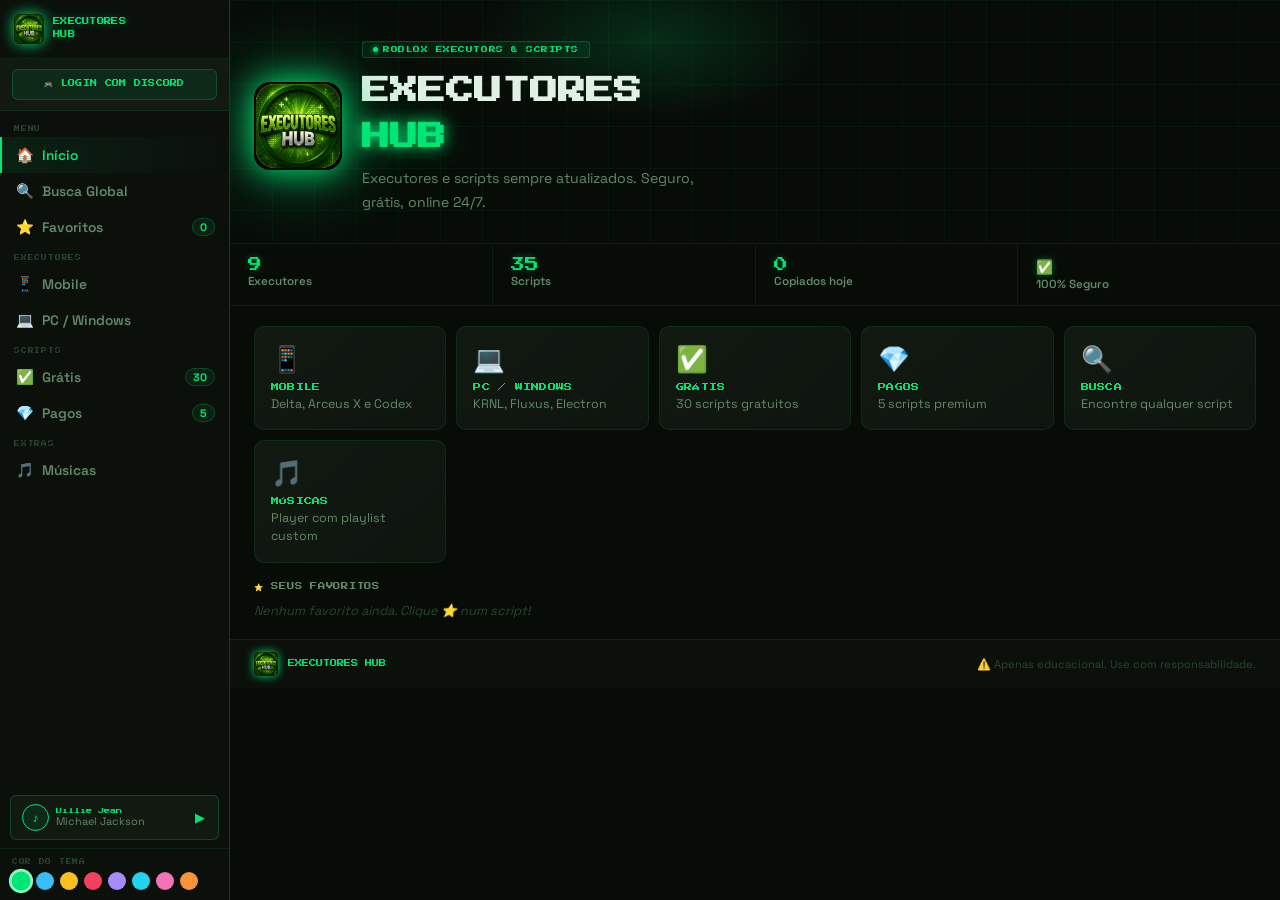
==== commit a9b20675: "Major update: roles, mobile fix, music playlist, favorites, global search, admin++" ====
--- a/hub.html
+++ b/hub.html
@@ -2,331 +2,473 @@
 <html lang="pt-BR">
 <head>
 <meta charset="UTF-8"/>
-<meta name="viewport" content="width=device-width, initial-scale=1.0"/>
+<meta name="viewport" content="width=device-width, initial-scale=1.0, maximum-scale=1.0"/>
+<meta name="theme-color" content="#00e676"/>
 <title>EXECUTORES HUB</title>
 <link href="https://fonts.googleapis.com/css2?family=Press+Start+2P&family=Space+Grotesk:wght@400;500;600;700&display=swap" rel="stylesheet"/>
 <style>
-/* ── ACCENT SYSTEM ── */
-:root{--p:#00e676;--pg:rgba(0,230,118,.42);--pd:rgba(0,230,118,.08);--pm:rgba(0,230,118,.16);--bg0:#070c07;--bg1:#0b100b;--bg2:#0f160f;--sf1:#121a12;--sf2:#172017;--bd:rgba(0,230,118,.1);--bd2:rgba(0,230,118,.22);--tx:#e0f0e4;--tx2:#618a68;--tx3:#2a4530;--r:10px;--r2:6px;--sp:.18s}
-[data-a=blue]  {--p:#38bdf8;--pg:rgba(56,189,248,.42);--pd:rgba(56,189,248,.08);--pm:rgba(56,189,248,.16);--bg0:#060a0f;--bg1:#090e17;--bg2:#0e141e;--sf1:#10192a;--sf2:#162238;--bd:rgba(56,189,248,.1);--bd2:rgba(56,189,248,.22);--tx:#d8eaf8;--tx2:#4878a0;--tx3:#1a3050}
-[data-a=yellow]{--p:#fbbf24;--pg:rgba(251,191,36,.42); --pd:rgba(251,191,36,.08); --pm:rgba(251,191,36,.16); --bg0:#09080200;--bg0:#090802;--bg1:#0e0c03;--bg2:#141104;--sf1:#1a1705;--sf2:#221e07;--bd:rgba(251,191,36,.1);--bd2:rgba(251,191,36,.22);--tx:#f5f0d5;--tx2:#8a7035;--tx3:#4a3808}
-[data-a=red]   {--p:#f43f5e;--pg:rgba(244,63,94,.42);  --pd:rgba(244,63,94,.08);  --pm:rgba(244,63,94,.16);  --bg0:#090203;--bg1:#0e0306;--bg2:#14040a;--sf1:#1a050d;--sf2:#220610;--bd:rgba(244,63,94,.1);--bd2:rgba(244,63,94,.22);--tx:#f5dde2;--tx2:#9a4860;--tx3:#581828}
-[data-a=purple]{--p:#a78bfa;--pg:rgba(167,139,250,.42);--pd:rgba(167,139,250,.08);--pm:rgba(167,139,250,.16);--bg0:#06040f;--bg1:#0a0818;--bg2:#100e22;--sf1:#14112e;--sf2:#1c183e;--bd:rgba(167,139,250,.1);--bd2:rgba(167,139,250,.22);--tx:#ece8ff;--tx2:#7060b8;--tx3:#3a2878}
-[data-a=cyan]  {--p:#22d3ee;--pg:rgba(34,211,238,.42); --pd:rgba(34,211,238,.08); --pm:rgba(34,211,238,.16); --bg0:#03090c;--bg1:#060d12;--bg2:#0a1418;--sf1:#0d1a20;--sf2:#10222a;--bd:rgba(34,211,238,.1);--bd2:rgba(34,211,238,.22);--tx:#d5f4f8;--tx2:#3a8090;--tx3:#144858}
-
-/* ── RESET ── */
+/* ══ ACCENT SYSTEM ══ */
+:root{--p:#00e676;--pg:rgba(0,230,118,.4);--pd:rgba(0,230,118,.08);--pm:rgba(0,230,118,.15);
+  --bg0:#070c07;--bg1:#0b100b;--bg2:#0e150e;--sf1:#111911;--sf2:#162016;
+  --bd:rgba(0,230,118,.1);--bd2:rgba(0,230,118,.22);
+  --tx:#e0f0e4;--tx2:#608a68;--tx3:#284530;--r:10px;--r2:6px;--sp:.16s}
+[data-a=blue]  {--p:#38bdf8;--pg:rgba(56,189,248,.4);--pd:rgba(56,189,248,.08);--pm:rgba(56,189,248,.15);--bg0:#060a0f;--bg1:#090e17;--bg2:#0e141e;--sf1:#10192a;--sf2:#162238;--bd:rgba(56,189,248,.1);--bd2:rgba(56,189,248,.22);--tx:#d8eaf8;--tx2:#4878a0;--tx3:#1a3050}
+[data-a=yellow]{--p:#fbbf24;--pg:rgba(251,191,36,.4);--pd:rgba(251,191,36,.08);--pm:rgba(251,191,36,.15);--bg0:#090802;--bg1:#0e0c03;--bg2:#141104;--sf1:#1a1705;--sf2:#221e07;--bd:rgba(251,191,36,.1);--bd2:rgba(251,191,36,.22);--tx:#f5f0d5;--tx2:#8a7035;--tx3:#4a3808}
+[data-a=red]   {--p:#f43f5e;--pg:rgba(244,63,94,.4);--pd:rgba(244,63,94,.08);--pm:rgba(244,63,94,.15);--bg0:#090203;--bg1:#0e0306;--bg2:#14040a;--sf1:#1a050d;--sf2:#220610;--bd:rgba(244,63,94,.1);--bd2:rgba(244,63,94,.22);--tx:#f5dde2;--tx2:#9a4860;--tx3:#581828}
+[data-a=purple]{--p:#a78bfa;--pg:rgba(167,139,250,.4);--pd:rgba(167,139,250,.08);--pm:rgba(167,139,250,.15);--bg0:#06040f;--bg1:#0a0818;--bg2:#100e22;--sf1:#14112e;--sf2:#1c183e;--bd:rgba(167,139,250,.1);--bd2:rgba(167,139,250,.22);--tx:#ece8ff;--tx2:#7060b8;--tx3:#3a2878}
+[data-a=cyan]  {--p:#22d3ee;--pg:rgba(34,211,238,.4);--pd:rgba(34,211,238,.08);--pm:rgba(34,211,238,.15);--bg0:#03090c;--bg1:#060d12;--bg2:#0a1418;--sf1:#0d1a20;--sf2:#10222a;--bd:rgba(34,211,238,.1);--bd2:rgba(34,211,238,.22);--tx:#d5f4f8;--tx2:#3a8090;--tx3:#144858}
+[data-a=pink]  {--p:#f472b6;--pg:rgba(244,114,182,.4);--pd:rgba(244,114,182,.08);--pm:rgba(244,114,182,.15);--bg0:#0a0508;--bg1:#0f070d;--bg2:#160a12;--sf1:#1d0c18;--sf2:#260f20;--bd:rgba(244,114,182,.1);--bd2:rgba(244,114,182,.22);--tx:#f9e5ef;--tx2:#a05080;--tx3:#601840}
+[data-a=orange]{--p:#fb923c;--pg:rgba(251,146,60,.4);--pd:rgba(251,146,60,.08);--pm:rgba(251,146,60,.15);--bg0:#0a0602;--bg1:#0f0903;--bg2:#160d04;--sf1:#1d1105;--sf2:#261507;--bd:rgba(251,146,60,.1);--bd2:rgba(251,146,60,.22);--tx:#f8f0e5;--tx2:#a06030;--tx3:#602808}
+
+/* ══ RESET ══ */
 *,*::before,*::after{box-sizing:border-box;margin:0;padding:0}
-::-webkit-scrollbar{width:4px}::-webkit-scrollbar-track{background:var(--bg1)}::-webkit-scrollbar-thumb{background:var(--p);border-radius:2px}
+::-webkit-scrollbar{width:4px;height:4px}::-webkit-scrollbar-track{background:var(--bg1)}::-webkit-scrollbar-thumb{background:var(--p);border-radius:2px}
 ::selection{background:var(--pm)}
-body{font-family:'Space Grotesk',sans-serif;background:var(--bg0);color:var(--tx);min-height:100vh;overflow-x:hidden}
-a{color:inherit;text-decoration:none}button{cursor:pointer;font-family:inherit;border:none;background:none}img{display:block;max-width:100%;object-fit:contain}
-input,textarea,select{font-family:'Space Grotesk',sans-serif}
-
-/* ── LAYOUT ── */
+body{font-family:'Space Grotesk',sans-serif;background:var(--bg0);color:var(--tx);min-height:100vh;overflow-x:hidden;transition:background .25s,color .25s}
+a{color:inherit;text-decoration:none}button{cursor:pointer;font-family:inherit;border:none;background:none}img{display:block}
+input,textarea,select{font-family:'Space Grotesk',sans-serif;color:var(--tx)}
+h1,h2,h3{font-weight:700}
+
+/* ══ LAYOUT ══ */
 .layout{display:flex;min-height:100vh}
 
-/* ────────────────────────────
+/* ══════════════════════
    SIDEBAR
-──────────────────────────── */
-.sidebar{
-  width:228px;min-width:228px;
+══════════════════════ */
+.sb{
+  width:230px;min-width:230px;
   background:var(--bg1);border-right:1px solid var(--bd2);
   position:fixed;top:0;left:0;height:100vh;z-index:300;
-  display:flex;flex-direction:column;
+  display:flex;flex-direction:column;overflow:hidden;
   transition:transform .28s cubic-bezier(.4,0,.2,1);
-  overflow:hidden;
 }
 
 /* brand */
-.sb-brand{display:flex;align-items:center;gap:10px;padding:16px;border-bottom:1px solid var(--bd);flex-shrink:0}
-.sb-logo{width:32px;height:32px;border-radius:7px;filter:drop-shadow(0 0 7px var(--p));flex-shrink:0}
-.sb-title{font-family:'Press Start 2P',monospace;font-size:.48rem;color:var(--p);line-height:1.7;letter-spacing:.04em}
-
-/* user */
+.sb-brand{display:flex;align-items:center;gap:9px;padding:14px 14px;border-bottom:1px solid var(--bd);flex-shrink:0}
+.sb-logo{width:30px;height:30px;border-radius:7px;filter:drop-shadow(0 0 7px var(--p));flex-shrink:0;object-fit:cover}
+.sb-title{font-family:'Press Start 2P',monospace;font-size:.45rem;color:var(--p);line-height:1.8;letter-spacing:.04em;text-shadow:0 0 10px var(--pg)}
+
+/* user area */
 .sb-user{
-  display:flex;align-items:center;gap:10px;padding:12px 14px;
-  background:var(--sf1);border-bottom:1px solid var(--bd);flex-shrink:0;
-  min-height:60px;
-}
-.sb-ava{
-  width:36px;height:36px;border-radius:50%;border:2px solid var(--bd2);
-  background:var(--bg2);display:flex;align-items:center;justify-content:center;
-  font-size:1.1rem;flex-shrink:0;overflow:hidden;
-}
-.sb-ava img{width:100%;height:100%;border-radius:50%;object-fit:cover}
-.sb-user-info{flex:1;min-width:0;display:none}
-.sb-user-name{font-size:.84rem;font-weight:700;white-space:nowrap;overflow:hidden;text-overflow:ellipsis}
-.sb-user-badge{
-  font-family:'Press Start 2P',monospace;font-size:.38rem;
-  padding:2px 7px;border-radius:3px;display:inline-block;margin-top:3px;
-}
-.sb-user-badge.owner{color:#000;background:var(--p);box-shadow:0 0 8px var(--pg)}
-.sb-user-badge.mod  {color:#000;background:#fbbf24}
-.sb-user-badge.member{color:var(--tx2);background:var(--bg2);border:1px solid var(--bd2)}
-.sb-login-wrap{flex:1;display:flex;flex-direction:column;gap:6px}
+  padding:10px 12px;background:var(--sf1);border-bottom:1px solid var(--bd);flex-shrink:0;
+}
 .sb-login-btn{
-  font-family:'Press Start 2P',monospace;font-size:.46rem;
+  width:100%;display:flex;align-items:center;justify-content:center;gap:8px;
+  font-family:'Press Start 2P',monospace;font-size:.44rem;letter-spacing:.04em;
   color:var(--p);border:1.5px solid var(--bd2);border-radius:var(--r2);
-  padding:9px 8px;text-align:center;background:var(--pd);letter-spacing:.04em;
-  transition:all var(--sp);
+  padding:10px;background:var(--pd);transition:all var(--sp);
 }
 .sb-login-btn:hover{background:var(--pm);box-shadow:0 0 14px var(--pg);border-color:var(--p)}
-.sb-logout-btn{
-  font-size:.75rem;color:var(--tx2);text-align:center;padding:3px;
-  transition:color var(--sp);display:none;
-}
-.sb-logout-btn:hover{color:#f43f5e}
+.sb-user-row{display:flex;align-items:center;gap:9px;display:none}
+.sb-ava{width:34px;height:34px;border-radius:50%;border:2px solid var(--bd2);background:var(--bg2);display:flex;align-items:center;justify-content:center;font-size:1rem;flex-shrink:0;overflow:hidden}
+.sb-ava img{width:100%;height:100%;object-fit:cover;border-radius:50%}
+.sb-uname{font-size:.84rem;font-weight:700;white-space:nowrap;overflow:hidden;text-overflow:ellipsis;flex:1;min-width:0}
+.sb-badge{font-family:'Press Start 2P',monospace;font-size:.36rem;padding:2px 6px;border-radius:3px;white-space:nowrap;flex-shrink:0}
+.sb-badge.owner {background:linear-gradient(90deg,#fbbf24,#f59e0b);color:#000}
+.sb-badge.admin {background:linear-gradient(90deg,#f43f5e,#e11d48);color:#fff}
+.sb-badge.mod   {background:#6366f1;color:#fff}
+.sb-badge.vip   {background:linear-gradient(90deg,#a78bfa,#7c3aed);color:#fff}
+.sb-badge.member{background:var(--bg0);color:var(--tx2);border:1px solid var(--bd2)}
+.sb-logout{font-size:.72rem;color:var(--tx2);text-align:center;padding:5px 12px;transition:color var(--sp);display:none;width:100%;margin-top:4px}
+.sb-logout:hover{color:#f43f5e}
 
 /* nav */
-.sb-nav{flex:1;overflow-y:auto;padding:6px 0}
+.sb-nav{flex:1;overflow-y:auto;padding:5px 0}
 .sb-nav::-webkit-scrollbar{width:2px}
-.sb-section{font-family:'Press Start 2P',monospace;font-size:.38rem;color:var(--tx3);letter-spacing:.14em;padding:12px 16px 4px;text-transform:uppercase}
+.sb-sec{font-family:'Press Start 2P',monospace;font-size:.36rem;color:var(--tx3);letter-spacing:.14em;padding:11px 14px 4px;text-transform:uppercase}
 .sb-item{
-  display:flex;align-items:center;gap:10px;padding:10px 14px;
-  color:var(--tx2);font-size:.88rem;font-weight:600;cursor:pointer;
-  transition:all var(--sp);border-left:3px solid transparent;
-}
-.sb-item .ico{font-size:.95rem;width:18px;text-align:center;flex-shrink:0}
+  display:flex;align-items:center;gap:9px;padding:9px 14px;
+  color:var(--tx2);font-size:.86rem;font-weight:600;cursor:pointer;
+  transition:all var(--sp);border-left:2.5px solid transparent;
+}
+.sb-item .ico{font-size:.9rem;width:17px;text-align:center;flex-shrink:0}
 .sb-item:hover{color:var(--tx);background:linear-gradient(90deg,var(--pd),transparent)}
-.sb-item.active{color:var(--p);background:linear-gradient(90deg,var(--pd),transparent);border-left-color:var(--p)}
-.sb-count{margin-left:auto;font-size:.7rem;font-weight:700;color:var(--p);background:var(--pd);border:1px solid var(--bd2);border-radius:20px;padding:1px 7px}
-
-/* theme */
-.sb-theme{padding:12px 14px;border-top:1px solid var(--bd);flex-shrink:0}
-.sb-theme-lbl{font-family:'Press Start 2P',monospace;font-size:.38rem;color:var(--tx3);letter-spacing:.12em;margin-bottom:8px}
-.dots{display:flex;gap:8px;flex-wrap:wrap}
-.dot{width:20px;height:20px;border-radius:50%;cursor:pointer;border:2px solid transparent;transition:all var(--sp)}
-.dot:hover,.dot.on{transform:scale(1.32);border-color:rgba(255,255,255,.55)}
-.d0{background:#00e676}.d1{background:#38bdf8}.d2{background:#fbbf24}.d3{background:#f43f5e}.d4{background:#a78bfa}.d5{background:#22d3ee}
+.sb-item.act{color:var(--p);background:linear-gradient(90deg,var(--pd),transparent);border-left-color:var(--p)}
+.sb-cnt{margin-left:auto;font-size:.68rem;font-weight:700;color:var(--p);background:var(--pd);border:1px solid var(--bd2);border-radius:20px;padding:1px 7px;min-width:22px;text-align:center}
+.sb-new{margin-left:auto;font-family:'Press Start 2P',monospace;font-size:.33rem;color:#f43f5e;background:rgba(244,63,94,.12);border:1px solid rgba(244,63,94,.3);border-radius:3px;padding:2px 5px;animation:pulse 1.5s ease-in-out infinite}
+@keyframes pulse{0%,100%{opacity:1}50%{opacity:.5}}
+
+/* announcement dot */
+.sb-notif{width:7px;height:7px;border-radius:50%;background:#f43f5e;box-shadow:0 0 6px #f43f5e;margin-left:auto;animation:pulse 1.5s ease-in-out infinite}
 
 /* music */
 .sb-music{
-  display:flex;align-items:center;gap:8px;
-  padding:9px 12px;margin:0 10px 10px;
+  display:flex;align-items:center;gap:7px;
+  padding:8px 11px;margin:0 10px 8px;
   background:var(--sf1);border:1px solid var(--bd2);border-radius:var(--r2);
   cursor:pointer;transition:all var(--sp);flex-shrink:0;
 }
-.sb-music:hover{box-shadow:0 0 12px var(--pd)}
-.m-disc{width:28px;height:28px;border-radius:50%;background:var(--pd);border:1.5px solid var(--p);display:flex;align-items:center;justify-content:center;font-size:.8rem;color:var(--p);flex-shrink:0}
-.m-disc.spin{animation:spin 2.5s linear infinite}
+.sb-music:hover{box-shadow:0 0 12px var(--pd);border-color:var(--p)}
+.sb-music.playing{border-color:var(--p);box-shadow:0 0 16px var(--pg)}
+.m-disc{width:27px;height:27px;border-radius:50%;background:var(--pd);border:1.5px solid var(--p);display:flex;align-items:center;justify-content:center;font-size:.75rem;color:var(--p);flex-shrink:0}
+.m-disc.spin{animation:spin 2s linear infinite}
 @keyframes spin{to{transform:rotate(360deg)}}
 .m-info{flex:1;min-width:0}
-.m-song{font-family:'Press Start 2P',monospace;font-size:.4rem;color:var(--p);white-space:nowrap;overflow:hidden;text-overflow:ellipsis}
-.m-sub{font-size:.7rem;color:var(--tx2)}
-.m-play{font-size:.8rem;color:var(--p);font-weight:900}
-
-/* overlay + hamburger */
+.m-song{font-family:'Press Start 2P',monospace;font-size:.38rem;color:var(--p);white-space:nowrap;overflow:hidden;text-overflow:ellipsis}
+.m-sub{font-size:.68rem;color:var(--tx2)}
+.m-play{font-size:.78rem;color:var(--p);font-weight:900;flex-shrink:0;width:16px;text-align:center}
+
+/* themes */
+.sb-theme{padding:10px 12px;border-top:1px solid var(--bd);flex-shrink:0}
+.sb-theme-lbl{font-family:'Press Start 2P',monospace;font-size:.36rem;color:var(--tx3);letter-spacing:.12em;margin-bottom:7px}
+.dots{display:flex;gap:6px;flex-wrap:wrap}
+.dot{width:18px;height:18px;border-radius:50%;cursor:pointer;border:2px solid transparent;transition:all var(--sp);flex-shrink:0}
+.dot:hover,.dot.on{transform:scale(1.35);border-color:rgba(255,255,255,.55)}
+.d0{background:#00e676}.d1{background:#38bdf8}.d2{background:#fbbf24}.d3{background:#f43f5e}.d4{background:#a78bfa}.d5{background:#22d3ee}.d6{background:#f472b6}.d7{background:#fb923c}
+
+/* overlay + ham */
 .sb-overlay{position:fixed;inset:0;background:rgba(0,0,0,.7);backdrop-filter:blur(3px);z-index:299;display:none}
 .sb-overlay.on{display:block}
-.ham{display:none;position:fixed;top:13px;left:13px;z-index:400;width:40px;height:40px;background:var(--sf1);border:1.5px solid var(--bd2);border-radius:8px;flex-direction:column;align-items:center;justify-content:center;gap:4px}
-.ham span{width:17px;height:2px;background:var(--p);border-radius:2px}
-
-/* ────────────────────────────
+.ham{display:none;position:fixed;top:12px;left:12px;z-index:400;width:38px;height:38px;background:var(--sf1);border:1.5px solid var(--bd2);border-radius:8px;flex-direction:column;align-items:center;justify-content:center;gap:4px}
+.ham span{width:16px;height:2px;background:var(--p);border-radius:2px}
+
+/* ══════════════════════
+   ANNOUNCEMENT BAR
+══════════════════════ */
+#annBar{
+  position:sticky;top:0;z-index:100;
+  display:none;align-items:center;gap:10px;
+  padding:9px 20px;
+  background:linear-gradient(90deg,rgba(244,63,94,.12),rgba(244,63,94,.06));
+  border-bottom:1px solid rgba(244,63,94,.3);
+  font-size:.84rem;color:var(--tx);
+}
+#annBar.show{display:flex}
+.ann-icon{font-size:1rem;flex-shrink:0}
+#annText{flex:1}
+#annClose{color:var(--tx2);padding:2px 8px;font-size:.9rem;transition:color var(--sp)}
+#annClose:hover{color:#f43f5e}
+
+/* ══════════════════════
    CONTENT
-──────────────────────────── */
-.content{margin-left:228px;flex:1;min-height:100vh;display:flex;flex-direction:column}
-
+══════════════════════ */
+.content{margin-left:230px;flex:1;min-height:100vh;display:flex;flex-direction:column}
 .page{display:none;flex-direction:column;flex:1}
 .page.on{display:flex;animation:fup .2s ease}
-@keyframes fup{from{opacity:0;transform:translateY(8px)}to{opacity:1;transform:translateY(0)}}
-
-.topbar{display:flex;align-items:center;gap:12px;padding:16px 26px;border-bottom:1px solid var(--bd);background:var(--bg1);flex-shrink:0}
-.tb-icon{font-size:1.2rem}
-.tb-title{font-family:'Press Start 2P',monospace;font-size:.64rem;color:var(--tx);letter-spacing:.04em}
-.tb-pill{margin-left:auto;font-family:'Press Start 2P',monospace;font-size:.42rem;color:var(--p);background:var(--pd);border:1px solid var(--bd2);padding:5px 11px;border-radius:20px}
-
-/* ── HOME ── */
-.home-hero{position:relative;padding:40px 26px 32px;border-bottom:1px solid var(--bd);overflow:hidden}
-.hgrid{position:absolute;inset:0;background-image:linear-gradient(var(--bd) 1px,transparent 1px),linear-gradient(90deg,var(--bd) 1px,transparent 1px);background-size:44px 44px;opacity:.5;pointer-events:none}
-.hglow{position:absolute;top:-50px;left:50%;transform:translateX(-50%);width:380px;height:180px;background:radial-gradient(ellipse,var(--pm) 0%,transparent 70%);pointer-events:none}
-.hinner{position:relative;z-index:2;display:flex;align-items:center;gap:24px;flex-wrap:wrap;max-width:680px}
-.h-logo{width:96px;height:96px;flex-shrink:0;border-radius:18px;filter:drop-shadow(0 0 18px var(--p)) drop-shadow(0 0 40px var(--pg));animation:lf 3s ease-in-out infinite}
+@keyframes fup{from{opacity:0;transform:translateY(7px)}to{opacity:1;transform:translateY(0)}}
+
+.topbar{
+  display:flex;align-items:center;gap:10px;
+  padding:14px 24px;border-bottom:1px solid var(--bd);
+  background:var(--bg1);flex-shrink:0;position:sticky;top:0;z-index:50;
+}
+.tb-icon{font-size:1.15rem}
+.tb-title{font-family:'Press Start 2P',monospace;font-size:.6rem;color:var(--tx);letter-spacing:.04em}
+.tb-pill{margin-left:auto;font-family:'Press Start 2P',monospace;font-size:.4rem;color:var(--p);background:var(--pd);border:1px solid var(--bd2);padding:4px 10px;border-radius:20px;white-space:nowrap}
+
+/* ══ HOME ══ */
+.home-hero{position:relative;padding:36px 24px 28px;border-bottom:1px solid var(--bd);overflow:hidden}
+.hgrid{position:absolute;inset:0;background-image:linear-gradient(var(--bd) 1px,transparent 1px),linear-gradient(90deg,var(--bd) 1px,transparent 1px);background-size:42px 42px;opacity:.5;pointer-events:none}
+.hglow{position:absolute;top:-40px;left:40%;transform:translateX(-50%);width:350px;height:160px;background:radial-gradient(ellipse,var(--pm) 0%,transparent 70%);pointer-events:none;transition:background .25s}
+.hinner{position:relative;z-index:2;display:flex;align-items:center;gap:20px;flex-wrap:wrap}
+.h-logo{width:88px;height:88px;flex-shrink:0;border-radius:16px;filter:drop-shadow(0 0 16px var(--p)) drop-shadow(0 0 36px var(--pg));animation:lf 3.2s ease-in-out infinite;transition:filter .25s}
 @keyframes lf{0%,100%{transform:translateY(0)}50%{transform:translateY(-7px)}}
-.h-pill{display:inline-flex;align-items:center;gap:6px;font-family:'Press Start 2P',monospace;font-size:.44rem;color:var(--p);border:1px solid var(--bd2);background:var(--pd);padding:5px 11px;border-radius:3px;letter-spacing:.09em;margin-bottom:12px}
-.h-pill::before{content:'';width:6px;height:6px;border-radius:50%;background:var(--p);box-shadow:0 0 6px var(--p);animation:bl 1.5s ease-in-out infinite}
-@keyframes bl{0%,100%{opacity:1}50%{opacity:.25}}
-.h-title{font-family:'Press Start 2P',monospace;font-size:clamp(.95rem,3.2vw,1.8rem);line-height:1.65;margin-bottom:8px}
-.h-title .acc{color:var(--p);text-shadow:0 0 14px var(--p),0 0 36px var(--pg)}
-.h-sub{font-size:.9rem;color:var(--tx2);line-height:1.7;max-width:380px}
-
+.h-pill{display:inline-flex;align-items:center;gap:5px;font-family:'Press Start 2P',monospace;font-size:.42rem;color:var(--p);border:1px solid var(--bd2);background:var(--pd);padding:4px 10px;border-radius:3px;letter-spacing:.08em;margin-bottom:10px}
+.h-pill::before{content:'';width:5px;height:5px;border-radius:50%;background:var(--p);box-shadow:0 0 5px var(--p);animation:bl 1.5s ease-in-out infinite}
+@keyframes bl{0%,100%{opacity:1}50%{opacity:.2}}
+.h-title{font-family:'Press Start 2P',monospace;font-size:clamp(.9rem,3vw,1.75rem);line-height:1.65;margin-bottom:7px}
+.h-title .acc{color:var(--p);text-shadow:0 0 14px var(--p),0 0 34px var(--pg);transition:text-shadow .25s}
+.h-sub{font-size:.88rem;color:var(--tx2);line-height:1.7;max-width:360px}
+
+/* stats */
 .home-stats{display:flex;flex-wrap:wrap;border-bottom:1px solid var(--bd)}
-.st{flex:1;min-width:80px;padding:16px 22px;display:flex;flex-direction:column;gap:2px;border-right:1px solid var(--bd);transition:background var(--sp)}
+.st{flex:1;min-width:75px;padding:14px 18px;display:flex;flex-direction:column;gap:2px;border-right:1px solid var(--bd);transition:background var(--sp)}
 .st:last-child{border-right:none}.st:hover{background:var(--pd)}
-.st-n{font-family:'Press Start 2P',monospace;font-size:.9rem;color:var(--p);text-shadow:0 0 8px var(--pg)}
-.st-l{font-size:.76rem;color:var(--tx2);font-weight:600}
-
-.home-nav{display:grid;grid-template-columns:repeat(auto-fill,minmax(200px,1fr));gap:12px;padding:24px 26px}
-.hnc{background:linear-gradient(140deg,var(--sf1),var(--bg2));border:1px solid var(--bd);border-radius:var(--r);padding:18px;cursor:pointer;transition:all var(--sp);position:relative;overflow:hidden}
+.st-n{font-family:'Press Start 2P',monospace;font-size:.85rem;color:var(--p);text-shadow:0 0 7px var(--pg)}
+.st-l{font-size:.73rem;color:var(--tx2);font-weight:600}
+
+/* quick nav cards */
+.home-nav{display:grid;grid-template-columns:repeat(auto-fill,minmax(185px,1fr));gap:10px;padding:20px 24px}
+.hnc{background:linear-gradient(140deg,var(--sf1),var(--bg2));border:1px solid var(--bd);border-radius:var(--r);padding:16px;cursor:pointer;transition:all var(--sp);position:relative;overflow:hidden}
 .hnc::before{content:'';position:absolute;top:0;left:0;right:0;height:2px;background:linear-gradient(90deg,transparent,var(--p),transparent);opacity:0;transition:opacity var(--sp)}
 .hnc:hover::before{opacity:1}
-.hnc:hover{border-color:var(--bd2);transform:translateY(-3px);box-shadow:0 8px 28px rgba(0,0,0,.5),0 0 18px var(--pd)}
-.hnc-i{font-size:1.7rem;margin-bottom:10px}
-.hnc-t{font-family:'Press Start 2P',monospace;font-size:.54rem;color:var(--p);letter-spacing:.03em;margin-bottom:5px}
-.hnc-d{font-size:.8rem;color:var(--tx2)}
-
-/* ── EXECUTORS ── */
-.exec-wrap{padding:26px;flex:1}
-.exec-grid{display:grid;grid-template-columns:repeat(auto-fill,minmax(236px,1fr));gap:13px}
-.ec{background:linear-gradient(150deg,var(--sf1),var(--bg2));border:1px solid var(--bd);border-radius:var(--r);padding:18px;display:flex;flex-direction:column;gap:9px;position:relative;overflow:hidden;transition:all var(--sp)}
+.hnc:hover{border-color:var(--bd2);transform:translateY(-3px);box-shadow:0 8px 24px rgba(0,0,0,.5),0 0 16px var(--pd)}
+.hnc-i{font-size:1.6rem;margin-bottom:8px}
+.hnc-t{font-family:'Press Start 2P',monospace;font-size:.5rem;color:var(--p);letter-spacing:.03em;margin-bottom:4px}
+.hnc-d{font-size:.78rem;color:var(--tx2);line-height:1.45}
+
+/* favorites quick panel on home */
+.fav-strip{padding:0 24px 20px}
+.fav-strip-title{font-family:'Press Start 2P',monospace;font-size:.46rem;color:var(--tx2);letter-spacing:.1em;margin-bottom:10px;display:flex;align-items:center;gap:8px}
+.fav-list{display:flex;gap:8px;flex-wrap:wrap}
+.fav-chip{background:var(--sf1);border:1px solid var(--bd2);border-radius:40px;padding:6px 14px;font-size:.8rem;font-weight:600;color:var(--tx);cursor:pointer;transition:all var(--sp);display:flex;align-items:center;gap:6px}
+.fav-chip:hover{border-color:var(--p);color:var(--p);background:var(--pd)}
+.fav-empty{font-size:.8rem;color:var(--tx3);font-style:italic}
+
+/* footer */
+.hub-footer{padding:12px 24px;border-top:1px solid var(--bd);background:var(--bg1);display:flex;align-items:center;gap:10px;flex-wrap:wrap;flex-shrink:0}
+.f-logo{width:24px;height:24px;border-radius:5px;filter:drop-shadow(0 0 4px var(--p));flex-shrink:0;object-fit:cover}
+.f-name{font-family:'Press Start 2P',monospace;font-size:.44rem;color:var(--p)}
+.f-warn{margin-left:auto;font-size:.7rem;color:var(--tx3)}
+
+/* ══ EXECUTORS ══ */
+.exec-wrap{padding:24px;flex:1}
+.exec-grid{display:grid;grid-template-columns:repeat(auto-fill,minmax(230px,1fr));gap:12px}
+.ec{
+  background:linear-gradient(145deg,var(--sf1),var(--bg2));
+  border:1px solid var(--bd);border-radius:var(--r);
+  padding:16px;display:flex;flex-direction:column;gap:9px;
+  position:relative;overflow:hidden;transition:all var(--sp);
+}
 .ec::after{content:'';position:absolute;inset:0;background:linear-gradient(135deg,var(--pm) 0%,transparent 55%);opacity:0;transition:opacity var(--sp);pointer-events:none}
-.ec:hover{border-color:var(--bd2);transform:translateY(-4px);box-shadow:0 10px 34px rgba(0,0,0,.55),0 0 22px var(--pd)}
+.ec:hover{border-color:var(--bd2);transform:translateY(-4px);box-shadow:0 10px 30px rgba(0,0,0,.55),0 0 20px var(--pd)}
 .ec:hover::after{opacity:1}
-.ec-row{display:flex;align-items:flex-start;justify-content:space-between;gap:8px}
-.ec-name{font-family:'Press Start 2P',monospace;font-size:.62rem;color:var(--tx);line-height:1.5;transition:color var(--sp)}
+.ec-img{width:100%;height:110px;object-fit:contain;border-radius:var(--r2);background:var(--bg0);border:1px solid var(--bd);overflow:hidden;display:flex;align-items:center;justify-content:center;font-size:2.2rem;color:var(--tx3)}
+.ec-img img{width:100%;height:100%;object-fit:contain}
+.ec-row{display:flex;align-items:flex-start;justify-content:space-between;gap:7px}
+.ec-name{font-family:'Press Start 2P',monospace;font-size:.6rem;color:var(--tx);line-height:1.5;transition:color var(--sp)}
 .ec:hover .ec-name{color:var(--p)}
-.live{font-family:'Press Start 2P',monospace;font-size:.38rem;background:#16a34a;color:#fff;padding:3px 7px;border-radius:3px;white-space:nowrap;flex-shrink:0;box-shadow:0 0 10px rgba(34,197,94,.6);animation:lp 2s ease-in-out infinite}
-@keyframes lp{0%,100%{box-shadow:0 0 10px rgba(34,197,94,.7)}50%{box-shadow:0 0 3px rgba(34,197,94,.2);opacity:.7}}
-.ec-info{font-size:.8rem;color:var(--tx2)}
+.live{font-family:'Press Start 2P',monospace;font-size:.36rem;background:#15803d;color:#fff;padding:3px 6px;border-radius:3px;white-space:nowrap;flex-shrink:0;box-shadow:0 0 8px rgba(34,197,94,.55);animation:lp 2s ease-in-out infinite}
+@keyframes lp{0%,100%{box-shadow:0 0 8px rgba(34,197,94,.6)}50%{box-shadow:0 0 2px rgba(34,197,94,.2);opacity:.7}}
+.ec-info{font-size:.78rem;color:var(--tx2)}
 .ec-tags{display:flex;gap:4px;flex-wrap:wrap}
-.ec-tags span{font-size:.7rem;font-weight:600;background:var(--bg0);border:1px solid var(--bd2);border-radius:4px;padding:2px 8px;color:var(--tx2)}
+.ec-tags span{font-size:.68rem;font-weight:600;background:var(--bg0);border:1px solid var(--bd2);border-radius:3px;padding:2px 7px;color:var(--tx2)}
 .ec-tags .tpaid{border-color:rgba(251,191,36,.4);color:#fbbf24}
 .ec-dl{
   display:flex;align-items:center;justify-content:center;
   background:var(--p);color:#000;
-  font-family:'Press Start 2P',monospace;font-size:.52rem;letter-spacing:.05em;
-  padding:11px;border-radius:var(--r2);box-shadow:0 0 12px var(--pg);
-  transition:all var(--sp);font-weight:900;margin-top:3px;
-}
-.ec-dl:hover{box-shadow:0 0 26px var(--pg);filter:brightness(1.1)}
-
-/* ── SCRIPTS ── */
-.scripts-wrap{padding:26px;display:flex;flex-direction:column;gap:14px;flex:1}
-.s-search{display:flex;align-items:center;gap:0;background:var(--sf1);border:1.5px solid var(--bd);border-radius:40px;transition:border-color var(--sp),box-shadow var(--sp);overflow:hidden}
-.s-search:focus-within{border-color:var(--p);box-shadow:0 0 12px var(--pd)}
-.s-search svg{color:var(--tx2);margin-left:13px;flex-shrink:0}
-.s-search input{flex:1;padding:11px 12px;background:none;border:none;outline:none;font-size:.9rem;color:var(--tx)}
+  font-family:'Press Start 2P',monospace;font-size:.5rem;letter-spacing:.04em;
+  padding:10px;border-radius:var(--r2);box-shadow:0 0 10px var(--pg);
+  transition:all var(--sp);font-weight:900;margin-top:2px;
+}
+.ec-dl:hover{box-shadow:0 0 24px var(--pg);filter:brightness(1.12)}
+.no-exec{padding:40px;text-align:center;color:var(--tx2);font-size:.9rem}
+
+/* ══ SCRIPTS ══ */
+.scripts-wrap{padding:24px;display:flex;flex-direction:column;gap:12px;flex:1}
+.s-toolbar{display:flex;align-items:center;gap:8px;flex-wrap:wrap}
+.s-search{display:flex;align-items:center;gap:0;background:var(--sf1);border:1.5px solid var(--bd);border-radius:40px;transition:border-color var(--sp),box-shadow var(--sp);overflow:hidden;flex:1;min-width:160px}
+.s-search:focus-within{border-color:var(--p);box-shadow:0 0 10px var(--pd)}
+.s-search svg{color:var(--tx2);margin-left:12px;flex-shrink:0}
+.s-search input{flex:1;padding:10px 11px;background:none;border:none;outline:none;font-size:.88rem;color:var(--tx)}
 .s-search input::placeholder{color:var(--tx2)}
-.s-clear{padding:8px 14px;color:var(--tx2);transition:color var(--sp)}
+.s-clear{padding:7px 12px;color:var(--tx2);transition:color var(--sp)}
 .s-clear:hover{color:var(--p)}
-.sg{display:grid;grid-template-columns:repeat(auto-fill,minmax(155px,1fr));gap:9px}
-.sc{background:linear-gradient(150deg,var(--sf1),var(--bg2));border:1px solid var(--bd);border-radius:var(--r);padding:13px;cursor:pointer;display:flex;flex-direction:column;gap:5px;position:relative;overflow:hidden;transition:all var(--sp)}
+.s-filter{background:var(--sf1);border:1.5px solid var(--bd);border-radius:var(--r2);padding:8px 12px;font-size:.82rem;color:var(--tx);outline:none;transition:border-color var(--sp)}
+.s-filter:focus,.s-filter:hover{border-color:var(--p)}
+.sg{display:grid;grid-template-columns:repeat(auto-fill,minmax(148px,1fr));gap:8px}
+.sc{background:linear-gradient(145deg,var(--sf1),var(--bg2));border:1px solid var(--bd);border-radius:var(--r);padding:12px;cursor:pointer;display:flex;flex-direction:column;gap:5px;position:relative;overflow:hidden;transition:all var(--sp)}
 .sc::before{content:'';position:absolute;bottom:0;left:0;height:2px;width:100%;background:var(--p);transform:scaleX(0);transform-origin:left;transition:transform var(--sp)}
 .sc:hover::before{transform:scaleX(1)}
-.sc:hover{border-color:var(--bd2);transform:translateY(-3px);box-shadow:0 6px 18px rgba(0,0,0,.45),0 0 12px var(--pd)}
-.sc-i{font-size:1.15rem}
-.sc-n{font-size:.84rem;font-weight:700;color:var(--tx);line-height:1.3}
+.sc:hover{border-color:var(--bd2);transform:translateY(-2px);box-shadow:0 5px 16px rgba(0,0,0,.45),0 0 10px var(--pd)}
+.sc-i{font-size:1.1rem}
+.sc-n{font-size:.82rem;font-weight:700;color:var(--tx);line-height:1.3}
 .sc:hover .sc-n{color:var(--p)}
-.sc-g{font-size:.7rem;color:var(--tx2);font-weight:600;letter-spacing:.03em;text-transform:uppercase}
-.sbadge{font-family:'Press Start 2P',monospace;font-size:.38rem;padding:2px 6px;border-radius:3px;width:fit-content;margin-top:2px}
+.sc-g{font-size:.68rem;color:var(--tx2);font-weight:600;letter-spacing:.02em;text-transform:uppercase}
+.sbadge{font-family:'Press Start 2P',monospace;font-size:.36rem;padding:2px 5px;border-radius:3px;width:fit-content;margin-top:2px}
 .sbadge.free{color:#22c55e;background:rgba(34,197,94,.1);border:1px solid rgba(34,197,94,.3)}
 .sbadge.paid{color:#fbbf24;background:rgba(251,191,36,.1);border:1px solid rgba(251,191,36,.3)}
-.no-res{text-align:center;padding:44px;color:var(--tx2);font-size:.9rem}
-
-/* ── MODAL ── */
-.modal-bg{position:fixed;inset:0;background:rgba(0,0,0,.88);backdrop-filter:blur(8px);z-index:600;display:flex;align-items:center;justify-content:center;padding:14px;opacity:0;pointer-events:none;transition:opacity .2s}
+.sc-fav{position:absolute;top:7px;right:7px;font-size:.8rem;opacity:.35;transition:opacity var(--sp)}
+.sc:hover .sc-fav,.sc.faved .sc-fav{opacity:1}
+.sc.faved .sc-fav{color:#fbbf24}
+.no-res{text-align:center;padding:40px;color:var(--tx2);font-size:.88rem}
+
+/* ══ FAVORITES PAGE ══ */
+.fav-wrap{padding:24px;flex:1}
+.fav-grid-msg{padding:60px;text-align:center;color:var(--tx2)}
+.fav-grid-msg span{font-size:2rem;display:block;margin-bottom:10px}
+
+/* ══ MUSIC PAGE ══ */
+.music-wrap{padding:24px;display:flex;flex-direction:column;gap:16px;flex:1;max-width:700px}
+.music-player{
+  background:linear-gradient(135deg,var(--sf1),var(--bg2));
+  border:1px solid var(--bd2);border-radius:var(--r);padding:24px;
+  text-align:center;display:flex;flex-direction:column;align-items:center;gap:16px;
+}
+.mp-art{
+  width:120px;height:120px;border-radius:50%;
+  background:var(--pd);border:3px solid var(--p);
+  display:flex;align-items:center;justify-content:center;font-size:2.5rem;
+  box-shadow:0 0 24px var(--pg);
+}
+.mp-art.spin{animation:spin 3s linear infinite}
+.mp-info{text-align:center}
+.mp-song{font-family:'Press Start 2P',monospace;font-size:.6rem;color:var(--p);margin-bottom:5px}
+.mp-artist{font-size:.82rem;color:var(--tx2)}
+.mp-controls{display:flex;align-items:center;gap:14px}
+.mp-btn{font-size:1.3rem;color:var(--tx2);transition:all var(--sp);padding:6px}
+.mp-btn:hover{color:var(--p);transform:scale(1.1)}
+.mp-btn.main{font-size:1.8rem;color:var(--p);background:var(--pd);border:2px solid var(--p);border-radius:50%;width:50px;height:50px;display:flex;align-items:center;justify-content:center;box-shadow:0 0 14px var(--pg)}
+.mp-btn.main:hover{box-shadow:0 0 28px var(--pg)}
+.mp-vol{display:flex;align-items:center;gap:8px;width:100%;max-width:220px}
+.mp-vol-icon{font-size:.9rem;color:var(--tx2)}
+.mp-vol input[type=range]{flex:1;accent-color:var(--p);height:4px}
+
+/* playlist */
+.playlist-section{background:var(--sf1);border:1px solid var(--bd);border-radius:var(--r);overflow:hidden}
+.pl-head{display:flex;align-items:center;justify-content:space-between;padding:12px 16px;border-bottom:1px solid var(--bd)}
+.pl-title{font-family:'Press Start 2P',monospace;font-size:.5rem;color:var(--p)}
+.pl-list{max-height:260px;overflow-y:auto;padding:6px 0}
+.pl-item{
+  display:flex;align-items:center;gap:10px;padding:9px 16px;cursor:pointer;transition:background var(--sp);
+}
+.pl-item:hover,.pl-item.now{background:var(--pd)}
+.pl-item.now .pl-name{color:var(--p)}
+.pl-num{font-family:'Press Start 2P',monospace;font-size:.38rem;color:var(--tx3);width:18px;text-align:center;flex-shrink:0}
+.pl-item.now .pl-num{color:var(--p)}
+.pl-name{font-size:.84rem;font-weight:600;flex:1;min-width:0;white-space:nowrap;overflow:hidden;text-overflow:ellipsis}
+.pl-sub{font-size:.72rem;color:var(--tx2);flex-shrink:0}
+.pl-del{color:var(--tx2);padding:3px 6px;border-radius:4px;opacity:0;transition:all var(--sp)}
+.pl-item:hover .pl-del{opacity:1}
+.pl-item:hover .pl-del:hover{color:#f43f5e}
+.pl-add{padding:10px 16px;border-top:1px solid var(--bd);display:flex;gap:8px}
+.pl-inp{flex:1;background:var(--bg2);border:1.5px solid var(--bd);border-radius:var(--r2);padding:8px 11px;font-size:.82rem;color:var(--tx);outline:none;transition:border-color var(--sp)}
+.pl-inp:focus{border-color:var(--p)}
+.pl-add-btn{font-family:'Press Start 2P',monospace;font-size:.44rem;color:var(--p);background:var(--pd);border:1.5px solid var(--bd2);border-radius:var(--r2);padding:8px 12px;transition:all var(--sp);white-space:nowrap}
+.pl-add-btn:hover{background:var(--pm);border-color:var(--p)}
+
+/* ══ SEARCH PAGE ══ */
+.search-wrap{padding:24px;flex:1;display:flex;flex-direction:column;gap:14px}
+.gs-big{
+  display:flex;align-items:center;background:var(--sf1);border:2px solid var(--bd2);border-radius:40px;
+  transition:border-color var(--sp),box-shadow var(--sp);overflow:hidden;
+}
+.gs-big:focus-within{border-color:var(--p);box-shadow:0 0 16px var(--pd)}
+.gs-big svg{color:var(--p);margin-left:16px;flex-shrink:0}
+.gs-big input{flex:1;padding:14px 14px;background:none;border:none;outline:none;font-size:1rem;color:var(--tx)}
+.gs-big input::placeholder{color:var(--tx2)}
+.gs-results{display:grid;grid-template-columns:repeat(auto-fill,minmax(148px,1fr));gap:8px}
+.gs-info{color:var(--tx2);font-size:.86rem}
+
+/* ══ MODAL ══ */
+.modal-bg{position:fixed;inset:0;background:rgba(0,0,0,.88);backdrop-filter:blur(8px);z-index:600;display:flex;align-items:center;justify-content:center;padding:12px;opacity:0;pointer-events:none;transition:opacity .18s}
 .modal-bg.on{opacity:1;pointer-events:all}
-.modal{background:var(--sf1);border:1.5px solid var(--p);border-radius:var(--r);box-shadow:0 0 50px var(--pg),0 24px 60px rgba(0,0,0,.95);width:100%;max-width:560px;max-height:88vh;display:flex;flex-direction:column;overflow:hidden;animation:mpop .2s ease}
-@keyframes mpop{from{transform:scale(.95) translateY(14px);opacity:0}to{transform:none;opacity:1}}
-.m-head{display:flex;align-items:center;justify-content:space-between;padding:15px 18px;background:var(--bg2);border-bottom:1px solid var(--bd);flex-shrink:0}
-.mhl{display:flex;align-items:center;gap:11px}
-.m-ico{font-size:1.6rem}
-.m-name{font-family:'Press Start 2P',monospace;font-size:.62rem;color:var(--p);text-shadow:0 0 7px var(--pg)}
-.m-meta{display:flex;gap:6px;margin-top:4px;align-items:center;flex-wrap:wrap}
-.m-tag{font-size:.72rem;font-weight:600;color:var(--tx2);background:var(--bg0);border:1px solid var(--bd);padding:2px 8px;border-radius:3px}
-.m-pr{font-family:'Press Start 2P',monospace;font-size:.4rem;padding:2px 7px;border-radius:3px}
+.modal{background:var(--sf1);border:1.5px solid var(--p);border-radius:var(--r);box-shadow:0 0 50px var(--pg),0 24px 60px rgba(0,0,0,.95);width:100%;max-width:550px;max-height:88vh;display:flex;flex-direction:column;overflow:hidden;animation:mpop .2s ease}
+@keyframes mpop{from{transform:scale(.94) translateY(12px);opacity:0}to{transform:none;opacity:1}}
+.m-head{display:flex;align-items:center;justify-content:space-between;padding:14px 17px;background:var(--bg2);border-bottom:1px solid var(--bd);flex-shrink:0}
+.mhl{display:flex;align-items:center;gap:10px}
+.m-ico{font-size:1.55rem}
+.m-name{font-family:'Press Start 2P',monospace;font-size:.6rem;color:var(--p);text-shadow:0 0 7px var(--pg)}
+.m-meta{display:flex;gap:5px;margin-top:3px;align-items:center;flex-wrap:wrap}
+.m-tag{font-size:.7rem;font-weight:600;color:var(--tx2);background:var(--bg0);border:1px solid var(--bd);padding:2px 7px;border-radius:3px}
+.m-pr{font-family:'Press Start 2P',monospace;font-size:.38rem;padding:2px 6px;border-radius:3px}
 .m-pr.free{color:#22c55e;background:rgba(34,197,94,.1);border:1px solid rgba(34,197,94,.3)}
 .m-pr.paid{color:#fbbf24;background:rgba(251,191,36,.1);border:1px solid rgba(251,191,36,.3)}
-.m-close{color:var(--tx2);width:28px;height:28px;border-radius:50%;display:flex;align-items:center;justify-content:center;transition:all var(--sp)}
+.m-close{color:var(--tx2);width:26px;height:26px;border-radius:50%;display:flex;align-items:center;justify-content:center;transition:all var(--sp);font-size:.9rem}
 .m-close:hover{color:#f43f5e;background:rgba(244,63,94,.12)}
-.m-body{padding:18px;display:flex;flex-direction:column;gap:12px;overflow-y:auto}
-.clabel{font-family:'Press Start 2P',monospace;font-size:.44rem;color:var(--tx2);letter-spacing:.07em}
-.cbox{background:#030806;border:1px solid var(--bd2);border-radius:var(--r2);padding:14px;font-family:'Courier New',monospace;font-size:.8rem;color:#6dff96;word-break:break-all;white-space:pre-wrap;line-height:1.8;max-height:165px;overflow-y:auto;user-select:all;box-shadow:inset 0 0 16px rgba(0,230,118,.04)}
-.cbtn{display:flex;align-items:center;justify-content:center;gap:8px;background:var(--p);color:#000;border-radius:var(--r2);padding:12px 20px;font-family:'Press Start 2P',monospace;font-size:.56rem;letter-spacing:.05em;box-shadow:0 0 14px var(--pg);transition:all var(--sp);font-weight:900}
-.cbtn:hover{box-shadow:0 0 28px var(--pg);transform:translateY(-1px);filter:brightness(1.1)}
-.cbtn.ok{background:#22c55e;box-shadow:0 0 14px rgba(34,197,94,.6)}
-.m-steps{list-style:none;counter-reset:st;display:grid;grid-template-columns:repeat(auto-fill,minmax(130px,1fr));gap:7px}
-.m-steps li{counter-increment:st;background:var(--bg2);border:1px solid var(--bd);border-radius:var(--r2);padding:10px 10px 10px 34px;font-size:.78rem;color:var(--tx2);position:relative;line-height:1.5}
-.m-steps li::before{content:counter(st);position:absolute;left:9px;top:50%;transform:translateY(-50%);font-family:'Press Start 2P',monospace;font-size:.44rem;width:18px;height:18px;background:var(--pd);border:1px solid var(--p);border-radius:50%;display:flex;align-items:center;justify-content:center;color:var(--p)}
+.m-body{padding:16px;display:flex;flex-direction:column;gap:11px;overflow-y:auto}
+.clabel{font-family:'Press Start 2P',monospace;font-size:.42rem;color:var(--tx2);letter-spacing:.07em}
+.cbox{background:#030806;border:1px solid var(--bd2);border-radius:var(--r2);padding:12px;font-family:'Courier New',monospace;font-size:.78rem;color:#6dff96;word-break:break-all;white-space:pre-wrap;line-height:1.85;max-height:155px;overflow-y:auto;user-select:all;box-shadow:inset 0 0 14px rgba(0,230,118,.04)}
+.cbtn{display:flex;align-items:center;justify-content:center;gap:7px;background:var(--p);color:#000;border-radius:var(--r2);padding:11px 18px;font-family:'Press Start 2P',monospace;font-size:.54rem;letter-spacing:.04em;box-shadow:0 0 12px var(--pg);transition:all var(--sp);font-weight:900}
+.cbtn:hover{box-shadow:0 0 24px var(--pg);transform:translateY(-1px)}
+.cbtn.ok{background:#22c55e;box-shadow:0 0 12px rgba(34,197,94,.5)}
+.m-steps{list-style:none;counter-reset:st;display:grid;grid-template-columns:repeat(auto-fill,minmax(120px,1fr));gap:6px}
+.m-steps li{counter-increment:st;background:var(--bg2);border:1px solid var(--bd);border-radius:var(--r2);padding:9px 9px 9px 32px;font-size:.76rem;color:var(--tx2);position:relative;line-height:1.5}
+.m-steps li::before{content:counter(st);position:absolute;left:8px;top:50%;transform:translateY(-50%);font-family:'Press Start 2P',monospace;font-size:.42rem;width:17px;height:17px;background:var(--pd);border:1px solid var(--p);border-radius:50%;display:flex;align-items:center;justify-content:center;color:var(--p)}
 .m-steps li strong{color:var(--p)}
-
-/* ── ADMIN ── */
-.adm-wrap{padding:26px;display:flex;flex-direction:column;gap:18px;flex:1;overflow-y:auto}
-.adm-banner{background:linear-gradient(135deg,var(--sf1),var(--sf2));border:1.5px solid var(--p);border-radius:var(--r);padding:20px;display:flex;align-items:center;gap:14px;flex-wrap:wrap;box-shadow:0 0 28px var(--pd)}
-.adm-crown{font-size:2.2rem}
-.adm-ttl{font-family:'Press Start 2P',monospace;font-size:.66rem;color:var(--p);margin-bottom:5px}
-.adm-sub{font-size:.86rem;color:var(--tx2)}
+.m-fav-btn{display:flex;align-items:center;justify-content:center;gap:7px;background:var(--sf2);border:1.5px solid var(--bd2);color:var(--tx2);border-radius:var(--r2);padding:9px;font-size:.82rem;font-weight:600;transition:all var(--sp)}
+.m-fav-btn:hover,.m-fav-btn.on{border-color:rgba(251,191,36,.5);color:#fbbf24;background:rgba(251,191,36,.08)}
+
+/* ══ ADMIN ══ */
+.adm-wrap{padding:24px;display:flex;flex-direction:column;gap:16px;flex:1;overflow-y:auto}
+.adm-banner{background:linear-gradient(135deg,var(--sf1),var(--sf2));border:1.5px solid var(--p);border-radius:var(--r);padding:18px;display:flex;align-items:center;gap:14px;flex-wrap:wrap;box-shadow:0 0 26px var(--pd)}
+.adm-crown{font-size:2rem}
+.adm-ttl{font-family:'Press Start 2P',monospace;font-size:.62rem;color:var(--p);margin-bottom:4px}
+.adm-sub{font-size:.84rem;color:var(--tx2)}
 .adm-sub strong{color:var(--p)}
 
-.adm-section{background:var(--sf1);border:1px solid var(--bd);border-radius:var(--r);overflow:hidden}
-.adm-section-head{display:flex;align-items:center;justify-content:space-between;padding:14px 18px;border-bottom:1px solid var(--bd);background:var(--bg2)}
-.adm-section-title{font-family:'Press Start 2P',monospace;font-size:.56rem;color:var(--p);letter-spacing:.04em}
-.adm-section-body{padding:16px 18px;display:flex;flex-direction:column;gap:10px}
-
-/* whitelist */
-.wl-user{display:flex;align-items:center;gap:10px;padding:10px 12px;background:var(--bg2);border:1px solid var(--bd);border-radius:var(--r2);transition:border-color var(--sp)}
-.wl-user:hover{border-color:var(--bd2)}
-.wl-ava{width:32px;height:32px;border-radius:50%;background:var(--pd);border:1.5px solid var(--bd2);display:flex;align-items:center;justify-content:center;font-size:.9rem;flex-shrink:0;overflow:hidden}
-.wl-ava img{width:100%;height:100%;border-radius:50%;object-fit:cover}
-.wl-name{flex:1;font-size:.84rem;font-weight:600}
-.wl-id{font-size:.72rem;color:var(--tx2);font-family:'Courier New',monospace}
-.wl-role-badge{font-family:'Press Start 2P',monospace;font-size:.36rem;padding:2px 7px;border-radius:3px;flex-shrink:0}
-.wl-role-badge.owner{background:var(--p);color:#000}
-.wl-role-badge.mod{background:#fbbf24;color:#000}
-.wl-role-badge.member{background:var(--bg0);color:var(--tx2);border:1px solid var(--bd2)}
-.wl-remove{color:var(--tx2);font-size:.85rem;padding:4px 6px;border-radius:4px;transition:all var(--sp)}
-.wl-remove:hover{color:#f43f5e;background:rgba(244,63,94,.1)}
-
-/* add user row */
-.adm-add-row{display:flex;gap:8px;flex-wrap:wrap}
-.adm-input{
-  flex:1;min-width:140px;
+.card{background:var(--sf1);border:1px solid var(--bd);border-radius:var(--r);overflow:hidden}
+.card-head{display:flex;align-items:center;justify-content:space-between;padding:12px 16px;border-bottom:1px solid var(--bd);background:var(--bg2)}
+.card-title{font-family:'Press Start 2P',monospace;font-size:.52rem;color:var(--p);letter-spacing:.03em}
+.card-body{padding:14px 16px;display:flex;flex-direction:column;gap:9px}
+
+/* admin role pills */
+.roles-legend{display:flex;gap:6px;flex-wrap:wrap;padding:0 0 4px}
+.rl{font-family:'Press Start 2P',monospace;font-size:.35rem;padding:3px 7px;border-radius:3px}
+.rl.owner{background:linear-gradient(90deg,#fbbf24,#f59e0b);color:#000}
+.rl.admin{background:linear-gradient(90deg,#f43f5e,#e11d48);color:#fff}
+.rl.mod{background:#6366f1;color:#fff}
+.rl.vip{background:linear-gradient(90deg,#a78bfa,#7c3aed);color:#fff}
+.rl.member{background:var(--bg0);color:var(--tx2);border:1px solid var(--bd2)}
+
+/* whitelist items */
+.wl-item{display:flex;align-items:center;gap:8px;padding:8px 10px;background:var(--bg2);border:1px solid var(--bd);border-radius:var(--r2);transition:border-color var(--sp)}
+.wl-item:hover{border-color:var(--bd2)}
+.wl-ava{width:30px;height:30px;border-radius:50%;background:var(--pd);border:1.5px solid var(--bd2);display:flex;align-items:center;justify-content:center;font-size:.85rem;flex-shrink:0;overflow:hidden}
+.wl-ava img{width:100%;height:100%;object-fit:cover;border-radius:50%}
+.wl-info{flex:1;min-width:0}
+.wl-name{font-size:.82rem;font-weight:700;white-space:nowrap;overflow:hidden;text-overflow:ellipsis}
+.wl-id{font-size:.7rem;color:var(--tx2);font-family:'Courier New',monospace}
+.wl-rb{font-family:'Press Start 2P',monospace;font-size:.34rem;padding:2px 6px;border-radius:3px;flex-shrink:0}
+.wl-rb.owner{background:linear-gradient(90deg,#fbbf24,#f59e0b);color:#000}
+.wl-rb.admin{background:#f43f5e;color:#fff}
+.wl-rb.mod{background:#6366f1;color:#fff}
+.wl-rb.vip{background:#a78bfa;color:#fff}
+.wl-rb.member{background:var(--bg0);color:var(--tx2);border:1px solid var(--bd2)}
+.wl-del{color:var(--tx2);padding:3px 7px;border-radius:4px;font-size:.82rem;transition:all var(--sp);opacity:.5}
+.wl-del:hover{color:#f43f5e;background:rgba(244,63,94,.1);opacity:1}
+
+/* form elements */
+.f-row{display:flex;gap:8px;flex-wrap:wrap;align-items:flex-start}
+.f-inp{
   background:var(--bg2);border:1.5px solid var(--bd);border-radius:var(--r2);
-  padding:9px 12px;font-size:.86rem;color:var(--tx);outline:none;
+  padding:8px 11px;font-size:.84rem;color:var(--tx);outline:none;
   transition:border-color var(--sp),box-shadow var(--sp);
 }
-.adm-input:focus{border-color:var(--p);box-shadow:0 0 10px var(--pd)}
-.adm-input::placeholder{color:var(--tx2)}
-.adm-select{background:var(--bg2);border:1.5px solid var(--bd);border-radius:var(--r2);padding:9px 10px;font-size:.84rem;color:var(--tx);outline:none;transition:border-color var(--sp)}
-.adm-select:focus{border-color:var(--p)}
-.adm-btn{
-  font-family:'Press Start 2P',monospace;font-size:.48rem;letter-spacing:.04em;
-  background:var(--p);color:#000;border-radius:var(--r2);padding:9px 14px;
-  box-shadow:0 0 10px var(--pg);transition:all var(--sp);white-space:nowrap;
-}
-.adm-btn:hover{box-shadow:0 0 20px var(--pg);filter:brightness(1.1)}
-.adm-btn.danger{background:rgba(244,63,94,.1);color:#f43f5e;border:1.5px solid rgba(244,63,94,.3);box-shadow:none}
-.adm-btn.danger:hover{background:rgba(244,63,94,.2)}
-.adm-btn.ghost{background:var(--pd);color:var(--p);border:1.5px solid var(--bd2);box-shadow:none}
-.adm-btn.ghost:hover{background:var(--pm)}
-
-/* exec editor */
-.exec-editor-row{display:flex;align-items:center;gap:8px;padding:9px 12px;background:var(--bg2);border:1px solid var(--bd);border-radius:var(--r2);flex-wrap:wrap}
-.exec-editor-name{font-family:'Press Start 2P',monospace;font-size:.5rem;color:var(--tx);min-width:110px}
-.exec-editor-link{flex:1;min-width:160px;background:var(--bg0);border:1.5px solid var(--bd);border-radius:var(--r2);padding:7px 10px;font-size:.8rem;color:var(--tx);outline:none;font-family:'Courier New',monospace;transition:border-color var(--sp)}
-.exec-editor-link:focus{border-color:var(--p)}
-
-/* script adder */
-.sa-form{display:grid;grid-template-columns:1fr 1fr;gap:8px}
-.sa-full{grid-column:1/-1}
-.adm-textarea{background:var(--bg2);border:1.5px solid var(--bd);border-radius:var(--r2);padding:9px 12px;font-size:.82rem;color:var(--tx);outline:none;font-family:'Courier New',monospace;resize:vertical;min-height:80px;transition:border-color var(--sp);width:100%}
-.adm-textarea:focus{border-color:var(--p)}
+.f-inp:focus{border-color:var(--p);box-shadow:0 0 8px var(--pd)}
+.f-inp::placeholder{color:var(--tx2)}
+.f-inp.grow{flex:1;min-width:120px}
+.f-inp.code{font-family:'Courier New',monospace;font-size:.78rem;resize:vertical;min-height:72px;width:100%}
+.f-sel{background:var(--bg2);border:1.5px solid var(--bd);border-radius:var(--r2);padding:8px 10px;font-size:.82rem;color:var(--tx);outline:none;transition:border-color var(--sp)}
+.f-sel:focus{border-color:var(--p)}
+
+/* exec editor rows */
+.exec-ed-row{display:flex;align-items:center;gap:8px;padding:8px 10px;background:var(--bg2);border:1px solid var(--bd);border-radius:var(--r2);flex-wrap:wrap}
+.exec-ed-name{font-family:'Press Start 2P',monospace;font-size:.46rem;color:var(--tx);min-width:100px}
+.exec-ed-plat{font-size:.72rem;flex-shrink:0}
+.exec-ed-link{flex:1;min-width:150px;background:var(--bg0);border:1.5px solid var(--bd);border-radius:var(--r2);padding:6px 9px;font-size:.78rem;color:var(--tx);outline:none;font-family:'Courier New',monospace;transition:border-color var(--sp)}
+.exec-ed-link:focus{border-color:var(--p)}
+.exec-ed-del{font-size:.82rem;color:rgba(244,63,94,.5);padding:3px 7px;border-radius:4px;transition:all var(--sp)}
+.exec-ed-del:hover{color:#f43f5e;background:rgba(244,63,94,.1);opacity:1}
+
+/* button */
+.btn{font-family:'Press Start 2P',monospace;font-size:.46rem;letter-spacing:.03em;border-radius:var(--r2);padding:8px 13px;transition:all var(--sp);white-space:nowrap}
+.btn.prim{background:var(--p);color:#000;box-shadow:0 0 8px var(--pg)}
+.btn.prim:hover{box-shadow:0 0 18px var(--pg);filter:brightness(1.08)}
+.btn.ghost{background:var(--pd);color:var(--p);border:1.5px solid var(--bd2)}
+.btn.ghost:hover{background:var(--pm);border-color:var(--p)}
+.btn.danger{background:rgba(244,63,94,.1);color:#f43f5e;border:1.5px solid rgba(244,63,94,.3)}
+.btn.danger:hover{background:rgba(244,63,94,.2)}
+.btn.sm{font-size:.4rem;padding:6px 10px}
 
 /* github token */
-.gh-tok-row{display:flex;gap:8px;align-items:center}
-.gh-tok-info{font-size:.8rem;color:var(--tx2);line-height:1.6}
-.gh-tok-info a{color:var(--p);text-decoration:underline}
-.status-msg{font-family:'Press Start 2P',monospace;font-size:.44rem;padding:8px 14px;border-radius:var(--r2);display:none}
-.status-msg.ok{color:#22c55e;background:rgba(34,197,94,.1);border:1px solid rgba(34,197,94,.3)}
-.status-msg.err{color:#f43f5e;background:rgba(244,63,94,.1);border:1px solid rgba(244,63,94,.3)}
-.status-msg.show{display:block}
-
-/* footer */
-.hub-footer{padding:14px 26px;border-top:1px solid var(--bd);background:var(--bg1);display:flex;align-items:center;gap:10px;flex-wrap:wrap;flex-shrink:0}
-.f-logo{width:26px;height:26px;border-radius:6px;filter:drop-shadow(0 0 5px var(--p));flex-shrink:0}
-.f-name{font-family:'Press Start 2P',monospace;font-size:.46rem;color:var(--p)}
-.f-warn{margin-left:auto;font-size:.72rem;color:var(--tx3)}
-
-/* ── RESPONSIVE ── */
-@media(max-width:700px){
-  .sidebar{transform:translateX(-100%)}.sidebar.open{transform:translateX(0)}
+.gh-info{font-size:.8rem;color:var(--tx2);line-height:1.6;padding:10px 12px;background:var(--bg2);border-radius:var(--r2);border:1px solid var(--bd)}
+.gh-info a{color:var(--p);text-decoration:underline}
+.gh-info a:hover{opacity:.8}
+
+/* announcements admin */
+.ann-preview{background:var(--bg2);border:1px solid rgba(244,63,94,.3);border-radius:var(--r2);padding:10px 14px;font-size:.84rem;display:none}
+.ann-preview.show{display:block}
+
+/* status msg */
+.smsg{font-family:'Press Start 2P',monospace;font-size:.42rem;padding:7px 12px;border-radius:var(--r2);display:none;margin-top:4px}
+.smsg.ok{color:#22c55e;background:rgba(34,197,94,.1);border:1px solid rgba(34,197,94,.3);display:block}
+.smsg.err{color:#f43f5e;background:rgba(244,63,94,.1);border:1px solid rgba(244,63,94,.3);display:block}
+
+/* ══ RESPONSIVE ══ */
+@media(max-width:768px){
+  .sb{transform:translateX(-100%)}.sb.open{transform:translateX(0)}
   .content{margin-left:0}.ham{display:flex}
-  .home-hero,.exec-wrap,.scripts-wrap,.adm-wrap,.home-nav{padding:16px}
-  .topbar{padding:12px 16px}
-  .sg{grid-template-columns:repeat(auto-fill,minmax(136px,1fr))}
-  .sa-form{grid-template-columns:1fr}
+  .topbar{padding:11px 15px}
+  .home-hero,.exec-wrap,.scripts-wrap,.adm-wrap,.fav-wrap,.music-wrap,.search-wrap{padding:14px}
+  .home-nav{padding:14px;grid-template-columns:repeat(auto-fill,minmax(150px,1fr))}
+  .home-stats .st{padding:12px 14px}
+  .fav-strip{padding:0 14px 14px}
+  .sg{grid-template-columns:repeat(auto-fill,minmax(135px,1fr))}
+  .exec-grid{grid-template-columns:repeat(auto-fill,minmax(200px,1fr))}
+  .hub-footer{padding:10px 14px}
   .f-warn{display:none}
-}
-@media(max-width:420px){.sg{grid-template-columns:1fr 1fr}.exec-grid{grid-template-columns:1fr}.h-logo{width:72px;height:72px}}
+  .h-logo{width:72px;height:72px}
+}
+@media(max-width:480px){
+  .exec-grid{grid-template-columns:1fr 1fr}
+  .sg{grid-template-columns:1fr 1fr}
+  .home-nav{grid-template-columns:1fr 1fr}
+  .h-title{font-size:clamp(.8rem,5vw,1.2rem)}
+}
+@media(max-width:360px){
+  .exec-grid{grid-template-columns:1fr}
+}
 </style>
 </head>
 <body data-a="green">
@@ -335,221 +477,373 @@
 <div class="sb-overlay" id="sbo"></div>
 
 <div class="layout">
-<!-- ═══════════════════ SIDEBAR ═══════════════════ -->
-<aside class="sidebar" id="sb">
+<!-- ═══════ SIDEBAR ═══════ -->
+<aside class="sb" id="sb">
 
   <div class="sb-brand">
-    <img src="assets/logo.png" alt="logo" class="sb-logo" width="32" height="32"/>
+    <img src="assets/logo.png" alt="logo" class="sb-logo" width="30" height="30"/>
     <span class="sb-title">EXECUTORES<br/>HUB</span>
   </div>
 
-  <!-- user/login -->
-  <div class="sb-user" id="sbUser">
-    <div class="sb-ava" id="sbAva">👤</div>
-    <div class="sb-login-wrap" id="sbLoginWrap">
-      <button class="sb-login-btn" id="loginBtn">🎮 LOGIN COM DISCORD</button>
-    </div>
-    <div class="sb-user-info" id="sbInfo">
-      <div class="sb-user-name" id="sbName"></div>
-      <span class="sb-user-badge" id="sbBadge"></span>
+  <!-- user -->
+  <div class="sb-user">
+    <button class="sb-login-btn" id="loginBtn">🎮 LOGIN COM DISCORD</button>
+    <div class="sb-user-row" id="sbRow">
+      <div class="sb-ava" id="sbAva">👤</div>
+      <div style="flex:1;min-width:0">
+        <div class="sb-uname" id="sbName"></div>
+        <span class="sb-badge" id="sbBadge"></span>
+      </div>
     </div>
   </div>
-  <button class="sb-logout-btn" id="sbLogout">↩ Sair</button>
+  <button class="sb-logout" id="sbLogout">↩ Sair da conta</button>
 
   <nav class="sb-nav">
-    <span class="sb-section">MENU</span>
-    <div class="sb-item active" data-p="home"><span class="ico">🏠</span>Início</div>
-
-    <span class="sb-section">EXECUTORES</span>
+    <span class="sb-sec">MENU</span>
+    <div class="sb-item act" data-p="home"><span class="ico">🏠</span>Início</div>
+    <div class="sb-item" data-p="search"><span class="ico">🔍</span>Busca Global</div>
+    <div class="sb-item" data-p="favs"><span class="ico">⭐</span>Favoritos<span class="sb-cnt" id="favCnt">0</span></div>
+
+    <span class="sb-sec">EXECUTORES</span>
     <div class="sb-item" data-p="mob"><span class="ico">📱</span>Mobile</div>
-    <div class="sb-item" data-p="pc"><span class="ico">💻</span>PC</div>
-
-    <span class="sb-section">SCRIPTS</span>
-    <div class="sb-item" data-p="free"><span class="ico">✅</span>Grátis<span class="sb-count" id="fCnt">30</span></div>
-    <div class="sb-item" data-p="paid"><span class="ico">💎</span>Pagos<span class="sb-count">5</span></div>
-
-    <div class="sb-item priv-only" data-p="admin" style="display:none"><span class="ico">⚙️</span>Painel Admin</div>
+    <div class="sb-item" data-p="pc"><span class="ico">💻</span>PC / Windows</div>
+
+    <span class="sb-sec">SCRIPTS</span>
+    <div class="sb-item" data-p="free"><span class="ico">✅</span>Grátis<span class="sb-cnt" id="fCnt">30</span></div>
+    <div class="sb-item" data-p="paid"><span class="ico">💎</span>Pagos<span class="sb-cnt">5</span></div>
+
+    <span class="sb-sec">EXTRAS</span>
+    <div class="sb-item" data-p="music"><span class="ico">🎵</span>Músicas</div>
+    <div class="sb-item priv" data-p="admin" style="display:none"><span class="ico">⚙️</span>Admin<span class="sb-cnt" id="annBadge" style="display:none;background:rgba(244,63,94,.2);border-color:rgba(244,63,94,.4);color:#f43f5e">!</span></div>
   </nav>
 
   <div class="sb-music" id="sbMusic">
     <div class="m-disc" id="mDisc">♪</div>
-    <div class="m-info"><div class="m-song">Billie Jean</div><div class="m-sub">Michael Jackson</div></div>
+    <div class="m-info">
+      <div class="m-song" id="mSong">Billie Jean</div>
+      <div class="m-sub" id="mArtist">Michael Jackson</div>
+    </div>
     <span class="m-play" id="mPlay">▶</span>
   </div>
 
   <div class="sb-theme">
     <div class="sb-theme-lbl">COR DO TEMA</div>
     <div class="dots">
-      <div class="dot d0 on" data-a="green" title="Verde"></div>
-      <div class="dot d1" data-a="blue" title="Azul"></div>
+      <div class="dot d0 on" data-a="green"  title="Verde"></div>
+      <div class="dot d1" data-a="blue"   title="Azul"></div>
       <div class="dot d2" data-a="yellow" title="Amarelo"></div>
-      <div class="dot d3" data-a="red" title="Vermelho"></div>
+      <div class="dot d3" data-a="red"    title="Vermelho"></div>
       <div class="dot d4" data-a="purple" title="Roxo"></div>
-      <div class="dot d5" data-a="cyan" title="Ciano"></div>
+      <div class="dot d5" data-a="cyan"   title="Ciano"></div>
+      <div class="dot d6" data-a="pink"   title="Rosa"></div>
+      <div class="dot d7" data-a="orange" title="Laranja"></div>
     </div>
   </div>
 
 </aside>
 
-<!-- ═══════════════════ CONTENT ═══════════════════ -->
+<!-- ═══════ CONTENT ═══════ -->
 <div class="content">
-
-<!-- HOME -->
-<div class="page on" id="page-home">
-  <div class="home-hero">
-    <div class="hgrid"></div><div class="hglow"></div>
-    <div class="hinner">
-      <img src="assets/logo.png" alt="EXECUTORES HUB" class="h-logo" width="96" height="96"/>
-      <div>
-        <div class="h-pill">ROBLOX EXECUTORS &amp; SCRIPTS</div>
-        <h1 class="h-title">EXECUTORES<br/><span class="acc">HUB</span></h1>
-        <p class="h-sub">Executores e scripts atualizados. Seguro, grátis e sempre online.</p>
+  <!-- ANNOUNCEMENT BAR -->
+  <div id="annBar">
+    <span class="ann-icon">📢</span>
+    <span id="annText"></span>
+    <button id="annClose">✕</button>
+  </div>
+
+  <!-- ── HOME ── -->
+  <div class="page on" id="page-home">
+    <div class="home-hero">
+      <div class="hgrid"></div><div class="hglow"></div>
+      <div class="hinner">
+        <img src="assets/logo.png" alt="logo" class="h-logo" width="88" height="88"/>
+        <div>
+          <div class="h-pill">ROBLOX EXECUTORS &amp; SCRIPTS</div>
+          <h1 class="h-title">EXECUTORES<br/><span class="acc">HUB</span></h1>
+          <p class="h-sub">Executores e scripts sempre atualizados. Seguro, grátis, online 24/7.</p>
+        </div>
+      </div>
+    </div>
+    <div class="home-stats">
+      <div class="st"><span class="st-n" id="stExec">9</span><span class="st-l">Executores</span></div>
+      <div class="st"><span class="st-n" id="stScripts">35</span><span class="st-l">Scripts</span></div>
+      <div class="st"><span class="st-n" id="stCopies">0</span><span class="st-l">Copiados hoje</span></div>
+      <div class="st"><span class="st-n">✅</span><span class="st-l">100% Seguro</span></div>
+    </div>
+    <div class="home-nav">
+      <div class="hnc" data-p="mob"><div class="hnc-i">📱</div><div class="hnc-t">MOBILE</div><div class="hnc-d">Delta, Arceus X e Codex</div></div>
+      <div class="hnc" data-p="pc"><div class="hnc-i">💻</div><div class="hnc-t">PC / WINDOWS</div><div class="hnc-d">KRNL, Fluxus, Electron</div></div>
+      <div class="hnc" data-p="free"><div class="hnc-i">✅</div><div class="hnc-t">GRÁTIS</div><div class="hnc-d">30 scripts gratuitos</div></div>
+      <div class="hnc" data-p="paid"><div class="hnc-i">💎</div><div class="hnc-t">PAGOS</div><div class="hnc-d">5 scripts premium</div></div>
+      <div class="hnc" data-p="search"><div class="hnc-i">🔍</div><div class="hnc-t">BUSCA</div><div class="hnc-d">Encontre qualquer script</div></div>
+      <div class="hnc" data-p="music"><div class="hnc-i">🎵</div><div class="hnc-t">MÚSICAS</div><div class="hnc-d">Player com playlist custom</div></div>
+    </div>
+    <div class="fav-strip" id="homeFavs">
+      <div class="fav-strip-title">⭐ SEUS FAVORITOS</div>
+      <div class="fav-list" id="favChips"><span class="fav-empty">Nenhum favorito ainda. Clique ⭐ num script!</span></div>
+    </div>
+    <div class="hub-footer">
+      <img src="assets/logo.png" alt="" class="f-logo" width="24" height="24"/>
+      <span class="f-name">EXECUTORES HUB</span>
+      <span class="f-warn">⚠️ Apenas educacional. Use com responsabilidade.</span>
+    </div>
+  </div>
+
+  <!-- ── SEARCH ── -->
+  <div class="page" id="page-search">
+    <div class="topbar"><span class="tb-icon">🔍</span><span class="tb-title">BUSCA GLOBAL</span></div>
+    <div class="search-wrap">
+      <div class="gs-big">
+        <svg xmlns="http://www.w3.org/2000/svg" width="18" height="18" viewBox="0 0 24 24" fill="none" stroke="currentColor" stroke-width="2"><circle cx="11" cy="11" r="8"/><line x1="21" y1="21" x2="16.65" y2="16.65"/></svg>
+        <input id="gsInp" type="text" placeholder="Buscar scripts, executores..." autofocus autocomplete="off"/>
+      </div>
+      <div class="gs-info" id="gsInfo">Digite para pesquisar em todos os scripts e executores.</div>
+      <div class="gs-results sg" id="gsGrid"></div>
+    </div>
+  </div>
+
+  <!-- ── FAVORITES ── -->
+  <div class="page" id="page-favs">
+    <div class="topbar"><span class="tb-icon">⭐</span><span class="tb-title">FAVORITOS</span><span class="tb-pill" id="favPill">0</span></div>
+    <div class="fav-wrap">
+      <div class="sg" id="favGrid"></div>
+      <div class="fav-grid-msg" id="favMsg" style="display:none"><span>😶</span>Você ainda não salvou nenhum favorito.<br/><br/><small style="color:var(--tx3)">Clique ⭐ em qualquer script para salvar aqui.</small></div>
+    </div>
+  </div>
+
+  <!-- ── MOBILE ── -->
+  <div class="page" id="page-mob">
+    <div class="topbar"><span class="tb-icon">📱</span><span class="tb-title">MOBILE</span><span class="tb-pill">iOS &amp; ANDROID</span></div>
+    <div class="exec-wrap"><div class="exec-grid" id="mobGrid"></div></div>
+  </div>
+
+  <!-- ── PC ── -->
+  <div class="page" id="page-pc">
+    <div class="topbar"><span class="tb-icon">💻</span><span class="tb-title">PC / WINDOWS</span><span class="tb-pill">DESKTOP</span></div>
+    <div class="exec-wrap"><div class="exec-grid" id="pcGrid"></div></div>
+  </div>
+
+  <!-- ── FREE ── -->
+  <div class="page" id="page-free">
+    <div class="topbar"><span class="tb-icon">✅</span><span class="tb-title">SCRIPTS GRÁTIS</span><span class="tb-pill" id="fPill">30</span></div>
+    <div class="scripts-wrap">
+      <div class="s-toolbar">
+        <div class="s-search" style="flex:1">
+          <svg xmlns="http://www.w3.org/2000/svg" width="14" height="14" viewBox="0 0 24 24" fill="none" stroke="currentColor" stroke-width="2"><circle cx="11" cy="11" r="8"/><line x1="21" y1="21" x2="16.65" y2="16.65"/></svg>
+          <input id="fInp" type="text" placeholder="Pesquisar jogo..." autocomplete="off"/>
+          <button class="s-clear" id="fClr" style="display:none">✕</button>
+        </div>
+        <select class="s-filter" id="fSort">
+          <option value="all">Todos os jogos</option>
+        </select>
+      </div>
+      <div class="sg" id="fGrid"></div>
+      <div class="no-res" id="fNo" style="display:none">😔 Nenhum resultado encontrado.</div>
+    </div>
+  </div>
+
+  <!-- ── PAID ── -->
+  <div class="page" id="page-paid">
+    <div class="topbar"><span class="tb-icon">💎</span><span class="tb-title">SCRIPTS PAGOS</span><span class="tb-pill">premium</span></div>
+    <div class="scripts-wrap"><div class="sg" id="pGrid"></div></div>
+  </div>
+
+  <!-- ── MUSIC ── -->
+  <div class="page" id="page-music">
+    <div class="topbar"><span class="tb-icon">🎵</span><span class="tb-title">MÚSICAS</span><span class="tb-pill">PLAYLIST</span></div>
+    <div class="music-wrap">
+      <div class="music-player">
+        <div class="mp-art" id="mpArt">🎵</div>
+        <div class="mp-info">
+          <div class="mp-song" id="mpSong">Billie Jean</div>
+          <div class="mp-artist" id="mpArtist">Michael Jackson</div>
+        </div>
+        <div class="mp-controls">
+          <button class="mp-btn" id="mpPrev" title="Anterior">⏮</button>
+          <button class="mp-btn main" id="mpPlay">▶</button>
+          <button class="mp-btn" id="mpNext" title="Próxima">⏭</button>
+        </div>
+        <div class="mp-vol">
+          <span class="mp-vol-icon">🔉</span>
+          <input type="range" id="mpVol" min="0" max="100" value="30"/>
+          <span class="mp-vol-icon">🔊</span>
+        </div>
+      </div>
+
+      <div class="playlist-section">
+        <div class="pl-head">
+          <span class="pl-title">🎶 PLAYLIST</span>
+          <span style="font-size:.76rem;color:var(--tx2)">Cole links diretos de áudio (mp3, mp4, ogg, wav)</span>
+        </div>
+        <div class="pl-list" id="plList"></div>
+        <div class="pl-add">
+          <input class="pl-inp" id="plUrl" type="url" placeholder="https://... (link direto de áudio)"/>
+          <input class="pl-inp" id="plName" type="text" placeholder="Nome da música" style="max-width:160px"/>
+          <button class="pl-add-btn" id="plAddBtn">+ ADD</button>
+        </div>
+      </div>
+
+      <div class="card">
+        <div class="card-head"><span class="card-title">💡 COMO ADICIONAR MÚSICAS</span></div>
+        <div class="card-body" style="font-size:.82rem;color:var(--tx2);line-height:1.8">
+          <div>🔗 Use <strong style="color:var(--p)">links diretos</strong> de arquivos .mp3, .mp4, .ogg ou .wav</div>
+          <div>📁 Você pode hospedar no GitHub Raw, Discord CDN ou qualquer host de arquivos</div>
+          <div>🎵 Exemplo: <code style="font-size:.75rem;color:#6dff96;background:var(--bg0);padding:2px 6px;border-radius:3px">https://raw.githubusercontent.com/...song.mp3</code></div>
+          <div>⚠️ Links do YouTube não funcionam diretamente — só links de arquivo de áudio</div>
+        </div>
       </div>
     </div>
   </div>
-  <div class="home-stats">
-    <div class="st"><span class="st-n" id="execCount">9</span><span class="st-l">Executores</span></div>
-    <div class="st"><span class="st-n">35</span><span class="st-l">Scripts</span></div>
-    <div class="st"><span class="st-n">100%</span><span class="st-l">Gratuito</span></div>
-    <div class="st"><span class="st-n">✅</span><span class="st-l">Seguro</span></div>
+
+  <!-- ── ADMIN ── -->
+  <div class="page" id="page-admin">
+    <div class="topbar"><span class="tb-icon">⚙️</span><span class="tb-title">PAINEL ADMIN</span><span class="tb-pill">RESTRITO</span></div>
+    <div class="adm-wrap">
+
+      <!-- banner -->
+      <div class="adm-banner">
+        <span class="adm-crown">👑</span>
+        <div>
+          <div class="adm-ttl">MODO ADMINISTRADOR</div>
+          <div class="adm-sub">Bem-vindo, <strong id="admName">Admin</strong>! Gerencie tudo abaixo.</div>
+        </div>
+      </div>
+
+      <!-- GitHub Token -->
+      <div class="card">
+        <div class="card-head">
+          <span class="card-title">🔑 TOKEN GITHUB</span>
+          <span id="ghOk" style="font-size:.72rem;color:#22c55e;display:none">✅ Configurado</span>
+        </div>
+        <div class="card-body">
+          <div class="gh-info">Necessário para salvar mudanças no site. Crie em <a href="https://github.com/settings/tokens/new?scopes=repo&description=ExecutoresHub" target="_blank">github.com/settings/tokens</a> marcando <strong>repo</strong>. O token fica só no seu navegador.</div>
+          <div class="f-row">
+            <input class="f-inp grow" id="ghTokInp" type="password" placeholder="ghp_xxxxxxxxxxxxxxxx"/>
+            <button class="btn prim" id="ghSave">SALVAR</button>
+            <button class="btn danger sm" id="ghClear">LIMPAR</button>
+          </div>
+          <div class="smsg" id="ghMsg"></div>
+        </div>
+      </div>
+
+      <!-- Announcement -->
+      <div class="card">
+        <div class="card-head"><span class="card-title">📢 ANÚNCIO GLOBAL</span></div>
+        <div class="card-body">
+          <div class="f-row">
+            <input class="f-inp grow" id="annInp" type="text" placeholder="Mensagem para todos os usuários..."/>
+            <button class="btn prim" id="annPost">PUBLICAR</button>
+            <button class="btn ghost sm" id="annClear2">TIRAR</button>
+          </div>
+          <div class="smsg" id="annMsg"></div>
+        </div>
+      </div>
+
+      <!-- Permissions -->
+      <div class="card">
+        <div class="card-head">
+          <span class="card-title">👥 PERMISSÕES</span>
+          <button class="btn ghost sm" id="wlRefresh">↺</button>
+        </div>
+        <div class="card-body">
+          <div class="roles-legend">
+            <span class="rl owner">👑 Owner</span>
+            <span class="rl admin">🌟 Admin</span>
+            <span class="rl mod">🛡 Mod</span>
+            <span class="rl vip">⭐ VIP</span>
+            <span class="rl member">✅ Membro</span>
+          </div>
+          <div id="wlList" style="display:flex;flex-direction:column;gap:6px"></div>
+          <div style="border-top:1px solid var(--bd);padding-top:10px">
+            <div class="f-row">
+              <input class="f-inp grow" id="wlIdInp" type="text" placeholder="ID do Discord"/>
+              <input class="f-inp grow" id="wlUInp" type="text" placeholder="@username"/>
+              <select class="f-sel" id="wlRoleInp">
+                <option value="admin">🌟 Admin</option>
+                <option value="mod">🛡 Moderador</option>
+                <option value="vip">⭐ VIP</option>
+                <option value="member">✅ Membro</option>
+              </select>
+              <button class="btn prim" id="wlAdd">+ ADD</button>
+            </div>
+            <div class="smsg" id="wlMsg"></div>
+          </div>
+        </div>
+      </div>
+
+      <!-- Add Executor -->
+      <div class="card">
+        <div class="card-head">
+          <span class="card-title">➕ ADICIONAR EXECUTOR</span>
+        </div>
+        <div class="card-body">
+          <div class="f-row">
+            <input class="f-inp grow" id="eAddName" type="text" placeholder="Nome (ex: Delta Executor)"/>
+            <select class="f-sel" id="eAddPlat">
+              <option value="mobile">📱 Mobile</option>
+              <option value="pc">💻 PC</option>
+            </select>
+          </div>
+          <div class="f-row">
+            <input class="f-inp grow" id="eAddInfo" type="text" placeholder="Info (ex: iOS & Android • Grátis • Lv.7)"/>
+            <input class="f-inp grow" id="eAddTags" type="text" placeholder="Tags separadas por vírgula"/>
+          </div>
+          <div class="f-row">
+            <input class="f-inp grow" id="eAddLink" type="url" placeholder="Link de download (https://...)"/>
+            <input class="f-inp" id="eAddImg" type="url" placeholder="URL da imagem (opcional)"/>
+          </div>
+          <div class="f-row">
+            <select class="f-sel" id="eAddPaid">
+              <option value="false">Grátis</option>
+              <option value="true">Pago</option>
+            </select>
+            <button class="btn prim" id="eAddBtn">+ ADICIONAR EXECUTOR</button>
+          </div>
+          <div class="smsg" id="eAddMsg"></div>
+        </div>
+      </div>
+
+      <!-- Edit Executor Links -->
+      <div class="card">
+        <div class="card-head">
+          <span class="card-title">🔗 LINKS DOS EXECUTORES</span>
+          <button class="btn prim sm" id="execSave">💾 SALVAR</button>
+        </div>
+        <div class="card-body" id="execEdBody"></div>
+        <div style="padding:0 16px 14px"><div class="smsg" id="execMsg"></div></div>
+      </div>
+
+      <!-- Add Script -->
+      <div class="card">
+        <div class="card-head"><span class="card-title">📜 ADICIONAR SCRIPT</span></div>
+        <div class="card-body">
+          <div class="f-row">
+            <input class="f-inp grow" id="saNm" type="text" placeholder="Nome do script"/>
+            <input class="f-inp grow" id="saJg" type="text" placeholder="Jogo"/>
+          </div>
+          <div class="f-row">
+            <input class="f-inp" id="saIco" type="text" placeholder="Emoji ícone"/>
+            <select class="f-sel" id="saPrc">
+              <option value="free">✅ Grátis</option>
+              <option value="paid">💎 Pago</option>
+            </select>
+          </div>
+          <textarea class="f-inp code" id="saCod" placeholder="loadstring(game:HttpGet(&quot;https://...&quot;))()"></textarea>
+          <div class="f-row">
+            <button class="btn prim" id="saAdd">+ ADICIONAR SCRIPT</button>
+          </div>
+          <div class="smsg" id="saMsg"></div>
+        </div>
+      </div>
+
+      <!-- Manage Scripts -->
+      <div class="card">
+        <div class="card-head"><span class="card-title">📋 GERENCIAR SCRIPTS CUSTOM</span></div>
+        <div class="card-body" id="csListBody"><div style="color:var(--tx2);font-size:.82rem">Nenhum script custom adicionado ainda.</div></div>
+      </div>
+
+    </div>
   </div>
-  <div class="home-nav">
-    <div class="hnc" data-p="mob"><div class="hnc-i">📱</div><div class="hnc-t">MOBILE</div><div class="hnc-d">Delta, Arceus X, Codex para iOS &amp; Android</div></div>
-    <div class="hnc" data-p="pc"><div class="hnc-i">💻</div><div class="hnc-t">PC / WINDOWS</div><div class="hnc-d">KRNL, Fluxus, Electron e mais</div></div>
-    <div class="hnc" data-p="free"><div class="hnc-i">✅</div><div class="hnc-t">SCRIPTS GRÁTIS</div><div class="hnc-d">30 scripts para os melhores jogos</div></div>
-    <div class="hnc" data-p="paid"><div class="hnc-i">💎</div><div class="hnc-t">SCRIPTS PAGOS</div><div class="hnc-d">Scripts premium exclusivos</div></div>
-  </div>
-  <div class="hub-footer">
-    <img src="assets/logo.png" alt="" class="f-logo" width="26" height="26"/>
-    <span class="f-name">EXECUTORES HUB</span>
-    <span class="f-warn">⚠️ Apenas para fins educacionais.</span>
-  </div>
-</div>
-
-<!-- MOBILE -->
-<div class="page" id="page-mob">
-  <div class="topbar"><span class="tb-icon">📱</span><span class="tb-title">MOBILE</span><span class="tb-pill">iOS &amp; ANDROID</span></div>
-  <div class="exec-wrap"><div class="exec-grid" id="mobGrid"></div></div>
-</div>
-
-<!-- PC -->
-<div class="page" id="page-pc">
-  <div class="topbar"><span class="tb-icon">💻</span><span class="tb-title">PC / WINDOWS</span><span class="tb-pill">DESKTOP</span></div>
-  <div class="exec-wrap"><div class="exec-grid" id="pcGrid"></div></div>
-</div>
-
-<!-- FREE SCRIPTS -->
-<div class="page" id="page-free">
-  <div class="topbar"><span class="tb-icon">✅</span><span class="tb-title">SCRIPTS GRÁTIS</span><span class="tb-pill" id="freePill">30</span></div>
-  <div class="scripts-wrap">
-    <div class="s-search">
-      <svg xmlns="http://www.w3.org/2000/svg" width="15" height="15" viewBox="0 0 24 24" fill="none" stroke="currentColor" stroke-width="2"><circle cx="11" cy="11" r="8"/><line x1="21" y1="21" x2="16.65" y2="16.65"/></svg>
-      <input id="sInp" type="text" placeholder="Pesquisar jogo..." autocomplete="off"/>
-      <button class="s-clear" id="sClear" style="display:none">✕</button>
-    </div>
-    <div class="sg" id="fGrid"></div>
-    <div class="no-res" id="fNoRes" style="display:none">😔 Nenhum resultado encontrado.</div>
-  </div>
-</div>
-
-<!-- PAID SCRIPTS -->
-<div class="page" id="page-paid">
-  <div class="topbar"><span class="tb-icon">💎</span><span class="tb-title">SCRIPTS PAGOS</span><span class="tb-pill">5 premium</span></div>
-  <div class="scripts-wrap"><div class="sg" id="pGrid"></div></div>
-</div>
-
-<!-- ADMIN -->
-<div class="page" id="page-admin">
-  <div class="topbar"><span class="tb-icon">⚙️</span><span class="tb-title">PAINEL ADMIN</span><span class="tb-pill" id="adm-pill">RESTRITO</span></div>
-  <div class="adm-wrap">
-
-    <!-- banner -->
-    <div class="adm-banner">
-      <span class="adm-crown">👑</span>
-      <div>
-        <div class="adm-ttl">MODO ADMINISTRADOR</div>
-        <div class="adm-sub">Olá, <strong id="admName">Admin</strong>! Gerencie o site abaixo.</div>
-      </div>
-    </div>
-
-    <!-- GitHub Token (necessário para salvar) -->
-    <div class="adm-section">
-      <div class="adm-section-head">
-        <span class="adm-section-title">🔑 TOKEN GITHUB (para salvar mudanças)</span>
-        <span id="ghSaved" style="font-size:.72rem;color:#22c55e;display:none">✅ Salvo</span>
-      </div>
-      <div class="adm-section-body">
-        <div class="gh-tok-info">Para salvar permissões, executores e scripts sem precisar de código, cole seu <strong>GitHub Personal Access Token</strong> abaixo.<br/>Crie em: <a href="https://github.com/settings/tokens/new?scopes=repo&description=ExecutoresHub" target="_blank">github.com/settings/tokens</a> → marque <strong>repo</strong> → Generate.</div>
-        <div class="gh-tok-row">
-          <input class="adm-input" id="ghToken" type="password" placeholder="ghp_xxxxxxxxxxxxxxxxxxxx" style="flex:1"/>
-          <button class="adm-btn" id="ghSaveBtn">SALVAR TOKEN</button>
-          <button class="adm-btn danger" id="ghClearBtn">LIMPAR</button>
-        </div>
-        <div class="status-msg" id="ghMsg"></div>
-      </div>
-    </div>
-
-    <!-- Permissões / Whitelist -->
-    <div class="adm-section">
-      <div class="adm-section-head">
-        <span class="adm-section-title">👥 PERMISSÕES DE USUÁRIO</span>
-        <button class="adm-btn ghost" id="wlRefresh">↺ Recarregar</button>
-      </div>
-      <div class="adm-section-body">
-        <div id="wlList"></div>
-        <div style="border-top:1px solid var(--bd);padding-top:12px;margin-top:4px">
-          <div style="font-family:'Press Start 2P',monospace;font-size:.46rem;color:var(--tx2);margin-bottom:8px">ADICIONAR USUÁRIO</div>
-          <div class="adm-add-row">
-            <input class="adm-input" id="wlId"   type="text" placeholder="ID do Discord (ex: 12345678)" style="flex:1;min-width:140px"/>
-            <input class="adm-input" id="wlUser" type="text" placeholder="@username" style="flex:1;min-width:120px"/>
-            <select class="adm-select" id="wlRole">
-              <option value="member">Membro</option>
-              <option value="mod">Moderador</option>
-            </select>
-            <button class="adm-btn" id="wlAdd">+ ADICIONAR</button>
-          </div>
-          <div class="status-msg" id="wlMsg" style="margin-top:8px"></div>
-        </div>
-      </div>
-    </div>
-
-    <!-- Executores — editar links -->
-    <div class="adm-section">
-      <div class="adm-section-head">
-        <span class="adm-section-title">🔗 LINKS DOS EXECUTORES</span>
-        <button class="adm-btn" id="execSaveBtn">💾 SALVAR</button>
-      </div>
-      <div class="adm-section-body" id="execEditorBody"></div>
-      <div style="padding:0 18px 14px"><div class="status-msg" id="execMsg"></div></div>
-    </div>
-
-    <!-- Adicionar Script -->
-    <div class="adm-section">
-      <div class="adm-section-head">
-        <span class="adm-section-title">📜 ADICIONAR SCRIPT</span>
-      </div>
-      <div class="adm-section-body">
-        <div class="sa-form">
-          <input class="adm-input" id="saNome" type="text" placeholder="Nome do script"/>
-          <input class="adm-input" id="saJogo" type="text" placeholder="Jogo (ex: Blox Fruit)"/>
-          <input class="adm-input" id="saIcon" type="text" placeholder="Emoji ícone (ex: 🍎)"/>
-          <select class="adm-select" id="saPreco">
-            <option value="free">✅ Grátis</option>
-            <option value="paid">💎 Pago</option>
-          </select>
-          <div class="sa-full">
-            <textarea class="adm-textarea" id="saCodigo" placeholder="loadstring(game:HttpGet(&#34;https://...&#34;))()"></textarea>
-          </div>
-          <div class="sa-full" style="display:flex;gap:8px">
-            <button class="adm-btn" id="saAdd">+ ADICIONAR SCRIPT</button>
-            <div class="status-msg" id="saMsg" style="margin:0"></div>
-          </div>
-        </div>
-      </div>
-    </div>
-
-  </div>
-</div>
 
 </div><!-- /content -->
 </div><!-- /layout -->
@@ -571,260 +865,456 @@
       <div class="clabel">📋 COLE NO EXECUTOR</div>
       <div class="cbox" id="cBox"></div>
       <button class="cbtn" id="cBtn">
-        <svg xmlns="http://www.w3.org/2000/svg" width="14" height="14" viewBox="0 0 24 24" fill="none" stroke="currentColor" stroke-width="2"><rect x="9" y="9" width="13" height="13" rx="2"/><path d="M5 15H4a2 2 0 0 1-2-2V4a2 2 0 0 1 2-2h9a2 2 0 0 1 2 2v1"/></svg>
+        <svg xmlns="http://www.w3.org/2000/svg" width="13" height="13" viewBox="0 0 24 24" fill="none" stroke="currentColor" stroke-width="2"><rect x="9" y="9" width="13" height="13" rx="2"/><path d="M5 15H4a2 2 0 0 1-2-2V4a2 2 0 0 1 2-2h9a2 2 0 0 1 2 2v1"/></svg>
         COPIAR CÓDIGO
       </button>
+      <button class="m-fav-btn" id="mFavBtn">⭐ FAVORITAR SCRIPT</button>
       <ol class="m-steps">
-        <li>Copie o código</li><li>Abra seu executor</li><li>Cole e clique <strong>Execute</strong></li>
+        <li>Copie o código</li><li>Abra o executor</li><li>Cole e execute</li>
       </ol>
     </div>
   </div>
 </div>
 
-<audio id="aud" loop preload="none">
-  <source src="https://raw.githubusercontent.com/ttooeasycraft-ui/CraftShop/main/Michael%20Jackson%20-%20Billie%20Jean%20(Official%20Video)(360P).mp4" type="audio/mp4"/>
-</audio>
+<audio id="aud" loop preload="none"></audio>
 
 <script src="js/scripts-db.js"></script>
 <script>
 (function(){
 'use strict';
 
-/* ─── CONFIG ─── */
+/* ══ CONFIG ══ */
 const DISCORD_CLIENT_ID = '1512530119820968027';
 const GITHUB_REPO       = 'ttooeasycraft-ui/EXECUTORESHUB-';
 const GITHUB_BRANCH     = 'main';
-const RAW_BASE          = 'https://raw.githubusercontent.com/'+GITHUB_REPO+'/'+GITHUB_BRANCH+'/';
+const RAW               = 'https://raw.githubusercontent.com/'+GITHUB_REPO+'/'+GITHUB_BRANCH+'/';
 const REDIRECT_URI      = encodeURIComponent(location.href.split('#')[0]);
 const DISCORD_URL       = `https://discord.com/api/oauth2/authorize?client_id=${DISCORD_CLIENT_ID}&redirect_uri=${REDIRECT_URI}&response_type=token&scope=identify`;
 
-// admin / owners by Discord ID
-const ADMIN_IDS = ['1467333025430900860']; // @sabidoreact
-
-/* ─── STATE ─── */
-let currentUser   = null;  // Discord user object
-let whitelist     = [];    // from data/whitelist.json
-let executorData  = [];    // from data/executors.json
-let customScripts = [];    // extra scripts added via admin
-let freeBuilt = false, paidBuilt = false;
-
-/* ─── ACCENT ─── */
-const body = document.body;
+/* Roles hierarchy: owner > admin > mod > vip > member */
+const OWNER_IDS = ['1467333025430900860']; // @sabidoreact
+const ROLE_ORDER = ['owner','admin','mod','vip','member'];
+
+/* ══ STATE ══ */
+let currentUser  = null;
+let whitelist    = [];
+let executorData = [];
+let customScripts= [];
+let favorites    = JSON.parse(localStorage.getItem('ehFavs')||'[]');
+let copyCount    = parseInt(localStorage.getItem('ehCopies')||'0');
+let currentScript= null;
+let freeBuilt=false, paidBuilt=false;
+let fQuery='', fSortVal='all';
+
+/* ══ ACCENT ══ */
+const body=document.body;
 document.querySelectorAll('.dot').forEach(d=>{
   d.addEventListener('click',()=>{
-    body.setAttribute('data-a', d.dataset.a);
+    body.setAttribute('data-a',d.dataset.a);
     document.querySelectorAll('.dot').forEach(x=>x.classList.remove('on'));
     d.classList.add('on');
-    localStorage.setItem('ehA', d.dataset.a);
+    localStorage.setItem('ehA',d.dataset.a);
   });
 });
-const sa = localStorage.getItem('ehA');
-if(sa){ body.setAttribute('data-a',sa); document.querySelectorAll('.dot').forEach(d=>d.classList.toggle('on',d.dataset.a===sa)); }
-
-/* ─── SIDEBAR NAV ─── */
-const sbEl    = document.getElementById('sb');
-const sboEl   = document.getElementById('sbo');
-const hamEl   = document.getElementById('ham');
-const pages   = document.querySelectorAll('.page');
-const items   = document.querySelectorAll('.sb-item');
+const sA=localStorage.getItem('ehA');
+if(sA){body.setAttribute('data-a',sA);document.querySelectorAll('.dot').forEach(d=>d.classList.toggle('on',d.dataset.a===sA));}
+
+/* ══ SIDEBAR NAV ══ */
+const sbEl=document.getElementById('sb'), sboEl=document.getElementById('sbo');
+document.getElementById('ham').addEventListener('click',()=>{sbEl.classList.add('open');sboEl.classList.on='';sboEl.classList.add('on');});
+sboEl.addEventListener('click',()=>{sbEl.classList.remove('open');sboEl.classList.remove('on');});
+document.addEventListener('keydown',e=>{if(e.key==='/'&&document.activeElement.tagName!=='INPUT'&&document.activeElement.tagName!=='TEXTAREA'){e.preventDefault();goTo('search');setTimeout(()=>document.getElementById('gsInp').focus(),100);}});
 
 function goTo(id){
-  pages.forEach(p=>p.classList.toggle('on', p.id==='page-'+id));
-  items.forEach(i=>i.classList.toggle('active', i.dataset.p===id));
+  document.querySelectorAll('.page').forEach(p=>p.classList.toggle('on',p.id==='page-'+id));
+  document.querySelectorAll('.sb-item').forEach(i=>i.classList.toggle('act',i.dataset.p===id));
+  if(window.innerWidth<=768){sbEl.classList.remove('open');sboEl.classList.remove('on');}
   if(id==='mob') buildExecs('mob');
   if(id==='pc')  buildExecs('pc');
-  if(id==='free'){ if(!freeBuilt){ buildScripts('free'); freeBuilt=true; } }
-  if(id==='paid'){ if(!paidBuilt){ buildScripts('paid'); paidBuilt=true; } }
-  if(id==='admin') buildAdminPanel();
-  if(window.innerWidth<=700){ sbEl.classList.remove('open'); sboEl.classList.remove('on'); }
-}
-items.forEach(i=>i.addEventListener('click',()=>goTo(i.dataset.p)));
+  if(id==='free'&&!freeBuilt){buildScripts('free');freeBuilt=true;}
+  if(id==='paid'&&!paidBuilt){buildScripts('paid');paidBuilt=true;}
+  if(id==='favs') renderFavPage();
+  if(id==='home') renderFavChips();
+  if(id==='admin') buildAdmin();
+  if(id==='music') buildPlaylistUI();
+}
 document.querySelectorAll('[data-p]').forEach(el=>{
-  if(!el.classList.contains('sb-item'))
+  if(!el.classList.contains('dot'))
     el.addEventListener('click',()=>goTo(el.dataset.p));
 });
-hamEl.addEventListener('click',()=>{ sbEl.classList.add('open'); sboEl.classList.add('on'); });
-sboEl.addEventListener('click',()=>{ sbEl.classList.remove('open'); sboEl.classList.remove('on'); });
-
-/* ─── DATA FETCH ─── */
-async function fetchJSON(path){
-  try{ const r=await fetch(RAW_BASE+path+'?t='+Date.now()); if(!r.ok)return null; return await r.json(); }
-  catch{ return null; }
-}
-
+
+/* ══ GITHUB API ══ */
+function getGhTok(){return localStorage.getItem('ghTok')||'';}
+async function ghPut(path,content,msg){
+  const tok=getGhTok();
+  if(!tok)return{ok:false,err:'Configure o token GitHub no painel admin.'};
+  try{
+    const check=await fetch(`https://api.github.com/repos/${GITHUB_REPO}/contents/${path}`,{headers:{Authorization:'Bearer '+tok,'User-Agent':'ExecutoresHub'}});
+    const sha=check.ok?(await check.json()).sha:null;
+    const body={message:msg,content:btoa(unescape(encodeURIComponent(JSON.stringify(content,null,2)))),branch:GITHUB_BRANCH};
+    if(sha)body.sha=sha;
+    const r=await fetch(`https://api.github.com/repos/${GITHUB_REPO}/contents/${path}`,{method:'PUT',headers:{Authorization:'Bearer '+tok,'Content-Type':'application/json','User-Agent':'ExecutoresHub'},body:JSON.stringify(body)});
+    return{ok:r.ok,err:r.ok?null:(await r.json()).message};
+  }catch(e){return{ok:false,err:e.message};}
+}
+
+/* ══ FETCH DATA ══ */
+async function fetchJ(path){
+  try{const r=await fetch(RAW+path+'?t='+Date.now());return r.ok?await r.json():null;}catch{return null;}
+}
 async function initData(){
-  const [wl, execs] = await Promise.all([
-    fetchJSON('data/whitelist.json'),
-    fetchJSON('data/executors.json')
-  ]);
-  if(wl)  whitelist    = wl;
-  if(execs) executorData = execs;
+  const [wl,ex,cs]=await Promise.all([fetchJ('data/whitelist.json'),fetchJ('data/executors.json'),fetchJ('data/custom-scripts.json')]);
+  if(wl) whitelist=wl;
+  if(ex) executorData=ex;
+  if(cs&&Array.isArray(cs)){
+    customScripts=cs;
+    SCRIPTS.push(...cs);
+    freeBuilt=false; paidBuilt=false;
+  }
+  const ann=localStorage.getItem('ehAnn');
+  if(ann) showAnnBar(ann);
+  updateStats();
+  renderFavChips();
+  updateFavCount();
 }
 initData();
 
-/* ─── EXECUTOR BUILDER ─── */
-function buildExecs(platform){
-  const gridId = platform==='mob' ? 'mobGrid' : 'pcGrid';
-  const grid = document.getElementById(gridId);
-  if(!grid || grid.dataset.built) return;
-  grid.dataset.built = '1';
-
-  const list = executorData.filter(e=>e.platform===platform && e.active);
-
+function updateStats(){
+  const e=document.getElementById('stExec'); if(e)e.textContent=executorData.length||9;
+  const s=document.getElementById('stScripts'); if(s)s.textContent=SCRIPTS.length;
+  const c=document.getElementById('stCopies'); if(c)c.textContent=copyCount;
+  const fc=document.getElementById('fCnt'); if(fc)fc.textContent=SCRIPTS.filter(x=>x.price==='free').length;
+}
+
+/* ══ EXECUTOR BUILDER ══ */
+function buildExecs(plat){
+  const id=plat==='mob'?'mobGrid':'pcGrid';
+  const grid=document.getElementById(id);
+  if(!grid||grid.dataset.built)return;
+  grid.dataset.built='1';
+  const list=executorData.filter(e=>e.platform===plat&&e.active!==false);
+  if(!list.length){grid.innerHTML='<div class="no-exec">Nenhum executor para esta plataforma.</div>';return;}
   list.forEach(e=>{
-    const tagsHtml = e.tags.map(t=>`<span${e.paid && t==='Pago'?' class="tpaid"':''}>${t}</span>`).join('');
-    const card = document.createElement('div');
+    const tags=e.tags.map(t=>`<span${(e.paid&&t.match(/pago/i))?' class="tpaid"':''}>${t}</span>`).join('');
+    const imgHtml=e.img
+      ?`<div class="ec-img"><img src="${e.img}" alt="${e.name}" loading="lazy" onerror="this.parentElement.innerHTML='📦'"/></div>`
+      :`<div class="ec-img">📦</div>`;
+    const card=document.createElement('div');
     card.className='ec';
-    card.innerHTML=`
-      <div class="ec-row">
-        <div class="ec-name">${e.name}</div>
-        <span class="live">● ONLINE</span>
-      </div>
+    card.innerHTML=`${imgHtml}
+      <div class="ec-row"><div class="ec-name">${e.name}</div><span class="live">● ONLINE</span></div>
       <div class="ec-info">${e.info}</div>
-      <div class="ec-tags">${tagsHtml}</div>
-      <a href="${e.link}" target="_blank" rel="noopener" class="ec-dl">⬇ DOWNLOAD</a>
-    `;
+      <div class="ec-tags">${tags}</div>
+      <a href="${e.link}" target="_blank" rel="noopener" class="ec-dl">⬇ DOWNLOAD</a>`;
     grid.appendChild(card);
   });
-
-  if(list.length===0){
-    grid.innerHTML='<div class="no-res">Nenhum executor cadastrado para esta plataforma.</div>';
-  }
-}
-
-/* ─── SCRIPTS BUILDER ─── */
-function allScripts(){
-  return [...SCRIPTS, ...customScripts];
-}
-
-function mkScCard(s){
+}
+
+/* ══ SCRIPT CARDS ══ */
+function allScripts(){return SCRIPTS;}
+
+function mkCard(s,inGrid){
+  const isFav=favorites.includes(s.name);
   const d=document.createElement('div');
-  d.className='sc';
-  d.innerHTML=`<span class="sc-i">${s.icon}</span><span class="sc-n">${s.name}</span><span class="sc-g">${s.tag}</span><span class="sbadge ${s.price}">${s.price==='free'?'✅ GRÁTIS':'💎 PAGO'}</span>`;
+  d.className='sc'+(isFav?' faved':'');
+  d.innerHTML=`
+    <button class="sc-fav" title="Favoritar">⭐</button>
+    <span class="sc-i">${s.icon}</span>
+    <span class="sc-n">${s.name}</span>
+    <span class="sc-g">${s.tag}</span>
+    <span class="sbadge ${s.price}">${s.price==='free'?'✅ GRÁTIS':'💎 PAGO'}</span>
+  `;
+  d.querySelector('.sc-fav').addEventListener('click',ev=>{ev.stopPropagation();toggleFav(s,d);});
   d.addEventListener('click',()=>openModal(s));
   return d;
 }
-
 function buildScripts(type){
-  const grid = document.getElementById(type==='free'?'fGrid':'pGrid');
-  if(!grid) return;
+  const grid=document.getElementById(type==='free'?'fGrid':'pGrid');
+  if(!grid)return;
   grid.innerHTML='';
-  allScripts().filter(s=>s.price===type).forEach(s=>grid.appendChild(mkScCard(s)));
-}
-
-/* search */
-let fQ='';
-const sInp=document.getElementById('sInp'), sClear=document.getElementById('sClear');
-const fNoRes=document.getElementById('fNoRes'), freePill=document.getElementById('freePill');
-if(sInp){
-  sInp.addEventListener('input',()=>{
-    fQ=sInp.value.trim().toLowerCase();
-    sClear.style.display=fQ?'':'none';
-    filterFree();
-  });
-}
-if(sClear){ sClear.addEventListener('click',()=>{ sInp.value='';fQ='';sClear.style.display='none';filterFree();sInp.focus(); }); }
-
+  allScripts().filter(s=>s.price===type).forEach(s=>grid.appendChild(mkCard(s)));
+  if(type==='free') populateSortFilter();
+}
+function populateSortFilter(){
+  const sel=document.getElementById('fSort');
+  const tags=[...new Set(SCRIPTS.filter(s=>s.price==='free').map(s=>s.tag))].sort();
+  sel.innerHTML='<option value="all">Todos os jogos</option>'+tags.map(t=>`<option value="${t}">${t}</option>`).join('');
+}
+
+/* search & filter */
+const fInp=document.getElementById('fInp'), fClr=document.getElementById('fClr');
+const fNo=document.getElementById('fNo'), fPill=document.getElementById('fPill');
+const fSort=document.getElementById('fSort');
+if(fInp){fInp.addEventListener('input',()=>{fQuery=fInp.value.trim().toLowerCase();fClr.style.display=fQuery?'':'none';filterFree();});}
+if(fClr){fClr.addEventListener('click',()=>{fInp.value='';fQuery='';fClr.style.display='none';filterFree();fInp.focus();});}
+if(fSort){fSort.addEventListener('change',()=>{fSortVal=fSort.value;filterFree();});}
 function filterFree(){
   const grid=document.getElementById('fGrid');
-  const cards=grid.querySelectorAll('.sc');
+  const cards=[...grid.querySelectorAll('.sc')];
   const fs=allScripts().filter(s=>s.price==='free');
   let v=0;
   cards.forEach((c,i)=>{
     const s=fs[i];
-    const show=!fQ||s.name.toLowerCase().includes(fQ)||s.tag.toLowerCase().includes(fQ);
-    c.style.display=show?'':'none';
-    if(show)v++;
+    if(!s){c.style.display='none';return;}
+    const matchQ=!fQuery||s.name.toLowerCase().includes(fQuery)||s.tag.toLowerCase().includes(fQuery);
+    const matchS=fSortVal==='all'||s.tag===fSortVal;
+    c.style.display=(matchQ&&matchS)?'':'none';
+    if(matchQ&&matchS)v++;
   });
-  if(freePill) freePill.textContent=v;
-  if(fNoRes)   fNoRes.style.display=v===0?'block':'none';
-}
-
-/* ─── MODAL ─── */
+  if(fPill)fPill.textContent=v;
+  if(fNo)fNo.style.display=v===0?'block':'none';
+}
+
+/* global search */
+const gsInp=document.getElementById('gsInp');
+const gsGrid=document.getElementById('gsGrid');
+const gsInfo=document.getElementById('gsInfo');
+if(gsInp){
+  gsInp.addEventListener('input',()=>{
+    const q=gsInp.value.trim().toLowerCase();
+    gsGrid.innerHTML='';
+    if(!q){gsInfo.textContent='Digite para pesquisar em todos os scripts e executores.';return;}
+    const results=allScripts().filter(s=>s.name.toLowerCase().includes(q)||s.tag.toLowerCase().includes(q));
+    gsInfo.textContent=`${results.length} resultado(s) para "${gsInp.value}"`;
+    if(!results.length)return;
+    results.forEach(s=>gsGrid.appendChild(mkCard(s)));
+  });
+}
+
+/* ══ FAVORITES ══ */
+function toggleFav(s,cardEl){
+  const idx=favorites.indexOf(s.name);
+  if(idx>=0){favorites.splice(idx,1);cardEl.classList.remove('faved');}
+  else{favorites.push(s.name);cardEl.classList.add('faved');}
+  localStorage.setItem('ehFavs',JSON.stringify(favorites));
+  updateFavCount();
+  renderFavChips();
+}
+function updateFavCount(){
+  const cnt=document.getElementById('favCnt'); if(cnt)cnt.textContent=favorites.length;
+  const pill=document.getElementById('favPill'); if(pill)pill.textContent=favorites.length;
+}
+function renderFavPage(){
+  const grid=document.getElementById('favGrid');
+  const msg=document.getElementById('favMsg');
+  grid.innerHTML='';
+  const favScripts=allScripts().filter(s=>favorites.includes(s.name));
+  if(!favScripts.length){msg.style.display='block';return;}
+  msg.style.display='none';
+  favScripts.forEach(s=>grid.appendChild(mkCard(s)));
+}
+function renderFavChips(){
+  const list=document.getElementById('favChips');
+  if(!list)return;
+  const favS=allScripts().filter(s=>favorites.includes(s.name));
+  if(!favS.length){list.innerHTML='<span class="fav-empty">Nenhum favorito ainda. Clique ⭐ num script!</span>';return;}
+  list.innerHTML='';
+  favS.slice(0,8).forEach(s=>{
+    const chip=document.createElement('div');
+    chip.className='fav-chip';
+    chip.innerHTML=`${s.icon} ${s.name}`;
+    chip.addEventListener('click',()=>openModal(s));
+    list.appendChild(chip);
+  });
+}
+
+/* ══ MODAL ══ */
 const modalBg=document.getElementById('modalBg');
-const mIco=document.getElementById('mIco'), mNm=document.getElementById('mNm');
-const mTg=document.getElementById('mTg'),   mPr=document.getElementById('mPr');
-const cBox=document.getElementById('cBox'), cBtn=document.getElementById('cBtn');
 document.getElementById('mClose').addEventListener('click',closeModal);
-modalBg.addEventListener('click',e=>{ if(e.target===modalBg)closeModal(); });
-document.addEventListener('keydown',e=>{ if(e.key==='Escape')closeModal(); });
-
+modalBg.addEventListener('click',e=>{if(e.target===modalBg)closeModal();});
+document.addEventListener('keydown',e=>{if(e.key==='Escape')closeModal();});
+const mFavBtn=document.getElementById('mFavBtn');
+mFavBtn.addEventListener('click',()=>{
+  if(!currentScript)return;
+  const idx=favorites.indexOf(currentScript.name);
+  if(idx>=0){favorites.splice(idx,1);mFavBtn.textContent='⭐ FAVORITAR SCRIPT';mFavBtn.classList.remove('on');}
+  else{favorites.push(currentScript.name);mFavBtn.innerHTML='★ FAVORITADO!';mFavBtn.classList.add('on');}
+  localStorage.setItem('ehFavs',JSON.stringify(favorites));
+  updateFavCount();
+  renderFavChips();
+});
 function openModal(s){
-  mIco.textContent=s.icon; mNm.textContent=s.name;
-  mTg.textContent=s.tag;
-  mPr.textContent=s.price==='free'?'✅ GRÁTIS':'💎 PAGO';
-  mPr.className='m-pr '+s.price;
-  cBox.textContent=s.code;
+  currentScript=s;
+  document.getElementById('mIco').textContent=s.icon;
+  document.getElementById('mNm').textContent=s.name;
+  document.getElementById('mTg').textContent=s.tag;
+  const pr=document.getElementById('mPr');
+  pr.textContent=s.price==='free'?'✅ GRÁTIS':'💎 PAGO';
+  pr.className='m-pr '+s.price;
+  document.getElementById('cBox').textContent=s.code;
+  const isFav=favorites.includes(s.name);
+  mFavBtn.textContent=isFav?'★ FAVORITADO!':'⭐ FAVORITAR SCRIPT';
+  mFavBtn.classList.toggle('on',isFav);
   modalBg.classList.add('on');
   document.body.style.overflow='hidden';
   resetCopy();
 }
-function closeModal(){ modalBg.classList.remove('on'); document.body.style.overflow=''; }
+function closeModal(){modalBg.classList.remove('on');document.body.style.overflow='';}
 function resetCopy(){
+  const cBtn=document.getElementById('cBtn');
   cBtn.classList.remove('ok');
-  cBtn.innerHTML=`<svg xmlns="http://www.w3.org/2000/svg" width="14" height="14" viewBox="0 0 24 24" fill="none" stroke="currentColor" stroke-width="2"><rect x="9" y="9" width="13" height="13" rx="2"/><path d="M5 15H4a2 2 0 0 1-2-2V4a2 2 0 0 1 2-2h9a2 2 0 0 1 2 2v1"/></svg>COPIAR CÓDIGO`;
-}
-cBtn.addEventListener('click',()=>{
-  const txt=cBox.textContent;
-  if(navigator.clipboard){ navigator.clipboard.writeText(txt).then(copied).catch(()=>fbCopy(txt)); }
-  else fbCopy(txt);
+  cBtn.innerHTML=`<svg xmlns="http://www.w3.org/2000/svg" width="13" height="13" viewBox="0 0 24 24" fill="none" stroke="currentColor" stroke-width="2"><rect x="9" y="9" width="13" height="13" rx="2"/><path d="M5 15H4a2 2 0 0 1-2-2V4a2 2 0 0 1 2-2h9a2 2 0 0 1 2 2v1"/></svg>COPIAR CÓDIGO`;
+}
+document.getElementById('cBtn').addEventListener('click',()=>{
+  const txt=document.getElementById('cBox').textContent;
+  const copy=()=>{
+    const cBtn=document.getElementById('cBtn');
+    cBtn.classList.add('ok');
+    cBtn.innerHTML=`<svg xmlns="http://www.w3.org/2000/svg" width="13" height="13" viewBox="0 0 24 24" fill="none" stroke="currentColor" stroke-width="2"><polyline points="20 6 9 17 4 12"/></svg>COPIADO!`;
+    setTimeout(resetCopy,2500);
+    copyCount++;
+    localStorage.setItem('ehCopies',copyCount);
+    const el=document.getElementById('stCopies');if(el)el.textContent=copyCount;
+  };
+  if(navigator.clipboard){navigator.clipboard.writeText(txt).then(copy).catch(()=>{fbCopy(txt,copy);});}
+  else fbCopy(txt,copy);
 });
-function fbCopy(t){ const ta=document.createElement('textarea');ta.value=t;ta.style.cssText='position:fixed;opacity:0';document.body.appendChild(ta);ta.select();try{document.execCommand('copy');copied();}catch{}document.body.removeChild(ta); }
-function copied(){ cBtn.classList.add('ok');cBtn.innerHTML=`<svg xmlns="http://www.w3.org/2000/svg" width="14" height="14" viewBox="0 0 24 24" fill="none" stroke="currentColor" stroke-width="2"><polyline points="20 6 9 17 4 12"/></svg>COPIADO!`;setTimeout(resetCopy,2500); }
-
-/* ─── MUSIC ─── */
+function fbCopy(t,cb){const ta=document.createElement('textarea');ta.value=t;ta.style.cssText='position:fixed;opacity:0';document.body.appendChild(ta);ta.select();try{document.execCommand('copy');cb();}catch{}document.body.removeChild(ta);}
+
+/* ══ ANNOUNCEMENT ══ */
+function showAnnBar(txt){
+  const bar=document.getElementById('annBar');
+  const annTxt=document.getElementById('annText');
+  if(!txt){bar.classList.remove('show');return;}
+  annTxt.textContent=txt;
+  bar.classList.add('show');
+}
+document.getElementById('annClose').addEventListener('click',()=>{
+  document.getElementById('annBar').classList.remove('show');
+  sessionStorage.setItem('annClosed','1');
+});
+
+/* ══ MUSIC PLAYER ══ */
 const aud=document.getElementById('aud');
 const mDisc=document.getElementById('mDisc'), mPlay=document.getElementById('mPlay');
-let playing=false;
-function fadeTo(to,ms){ const f=aud.volume,st=20,dt=ms/st;let t=0;const iv=setInterval(()=>{t++;aud.volume=Math.max(0,Math.min(1,f+(to-f)*(t/st)));if(t>=st)clearInterval(iv);},dt); }
-function startMusic(){ aud.volume=0;aud.play().then(()=>{ playing=true;fadeTo(0.3,700);mPlay.textContent='⏸';mDisc.classList.add('spin'); }).catch(()=>{}); }
-function stopMusic(){ fadeTo(0,400);setTimeout(()=>{aud.pause();playing=false;},420);mPlay.textContent='▶';mDisc.classList.remove('spin'); }
-document.getElementById('sbMusic').addEventListener('click',()=>playing?stopMusic():startMusic());
-
-/* ─── DISCORD OAUTH ─── */
-document.getElementById('loginBtn').addEventListener('click',()=>{ location.href=DISCORD_URL; });
+const mSong=document.getElementById('mSong'), mArtist=document.getElementById('mArtist');
+const mpArt=document.getElementById('mpArt'), mpSong=document.getElementById('mpSong');
+const mpArtist=document.getElementById('mpArtist'), mpPlay=document.getElementById('mpPlay');
+
+let playlist=JSON.parse(localStorage.getItem('ehPlaylist')||'null')||[
+  {name:'Billie Jean',artist:'Michael Jackson',url:'https://raw.githubusercontent.com/ttooeasycraft-ui/CraftShop/main/Michael%20Jackson%20-%20Billie%20Jean%20(Official%20Video)(360P).mp4'}
+];
+let nowPlaying=0;
+let isPlaying=false;
+
+function loadTrack(idx){
+  if(!playlist[idx])return;
+  nowPlaying=idx;
+  const t=playlist[idx];
+  aud.src=t.url;
+  if(mSong)mSong.textContent=t.name;
+  if(mArtist)mArtist.textContent=t.artist||'';
+  if(mpSong)mpSong.textContent=t.name;
+  if(mpArtist)mpArtist.textContent=t.artist||'';
+  if(isPlaying){aud.load();aud.play().catch(()=>{});}
+  buildPlaylistUI();
+}
+
+function startMusic(){
+  aud.volume=0;
+  if(!aud.src||aud.src==='')loadTrack(nowPlaying);
+  aud.play().then(()=>{
+    isPlaying=true;
+    fadeTo(0.3,700);
+    if(mPlay)mPlay.textContent='⏸';
+    if(mDisc)mDisc.classList.add('spin');
+    if(mpPlay)mpPlay.textContent='⏸';
+    if(mpArt)mpArt.classList.add('spin');
+    if(document.getElementById('sbMusic'))document.getElementById('sbMusic').classList.add('playing');
+  }).catch(()=>{});
+}
+function stopMusic(){
+  fadeTo(0,400);
+  setTimeout(()=>{aud.pause();isPlaying=false;},420);
+  if(mPlay)mPlay.textContent='▶';
+  if(mDisc)mDisc.classList.remove('spin');
+  if(mpPlay)mpPlay.textContent='▶';
+  if(mpArt)mpArt.classList.remove('spin');
+  if(document.getElementById('sbMusic'))document.getElementById('sbMusic').classList.remove('playing');
+}
+function fadeTo(to,ms){const f=aud.volume,st=20,dt=ms/st;let t=0;const iv=setInterval(()=>{t++;aud.volume=Math.max(0,Math.min(1,f+(to-f)*(t/st)));if(t>=st)clearInterval(iv);},dt);}
+
+document.getElementById('sbMusic').addEventListener('click',()=>isPlaying?stopMusic():startMusic());
+if(mpPlay)mpPlay.addEventListener('click',()=>isPlaying?stopMusic():startMusic());
+if(document.getElementById('mpPrev'))document.getElementById('mpPrev').addEventListener('click',()=>{nowPlaying=(nowPlaying-1+playlist.length)%playlist.length;loadTrack(nowPlaying);});
+if(document.getElementById('mpNext'))document.getElementById('mpNext').addEventListener('click',()=>{nowPlaying=(nowPlaying+1)%playlist.length;loadTrack(nowPlaying);});
+aud.addEventListener('ended',()=>{nowPlaying=(nowPlaying+1)%playlist.length;loadTrack(nowPlaying);if(playlist.length>1||true)startMusic();});
+const mpVol=document.getElementById('mpVol');
+if(mpVol){mpVol.addEventListener('input',()=>{aud.volume=mpVol.value/100;});aud.volume=0.3;}
+
+/* playlist UI */
+function buildPlaylistUI(){
+  const list=document.getElementById('plList');
+  if(!list)return;
+  list.innerHTML='';
+  playlist.forEach((t,i)=>{
+    const item=document.createElement('div');
+    item.className='pl-item'+(i===nowPlaying?' now':'');
+    item.innerHTML=`<span class="pl-num">${i===nowPlaying?'▶':i+1}</span><span class="pl-name">${t.name}</span><span class="pl-sub">${t.artist||''}</span><button class="pl-del" data-i="${i}" title="Remover">✕</button>`;
+    item.querySelector('.pl-name').addEventListener('click',()=>{loadTrack(i);startMusic();});
+    item.querySelector('.pl-del').addEventListener('click',e=>{e.stopPropagation();removePlTrack(i);});
+    list.appendChild(item);
+  });
+}
+function removePlTrack(i){
+  if(playlist.length<=1)return;
+  playlist.splice(i,1);
+  if(nowPlaying>=playlist.length)nowPlaying=0;
+  localStorage.setItem('ehPlaylist',JSON.stringify(playlist));
+  loadTrack(nowPlaying);
+}
+const plAddBtn=document.getElementById('plAddBtn');
+if(plAddBtn){
+  plAddBtn.addEventListener('click',()=>{
+    const url=document.getElementById('plUrl').value.trim();
+    const name=document.getElementById('plName').value.trim()||'Música '+(playlist.length+1);
+    if(!url)return;
+    playlist.push({name,url,artist:''});
+    localStorage.setItem('ehPlaylist',JSON.stringify(playlist));
+    document.getElementById('plUrl').value='';
+    document.getElementById('plName').value='';
+    buildPlaylistUI();
+  });
+}
+
+/* ══ DISCORD OAUTH ══ */
+document.getElementById('loginBtn').addEventListener('click',()=>location.href=DISCORD_URL);
 document.getElementById('sbLogout').addEventListener('click',()=>{
-  sessionStorage.removeItem('dUser'); currentUser=null; resetUserUI();
-});
-
-function resetUserUI(){
-  document.getElementById('sbLoginWrap').style.display='';
-  document.getElementById('sbInfo').style.display='none';
+  sessionStorage.removeItem('dUser');currentUser=null;
+  document.getElementById('loginBtn').style.display='';
+  document.getElementById('sbRow').style.display='none';
   document.getElementById('sbLogout').style.display='none';
   document.getElementById('sbAva').innerHTML='👤';
-  document.querySelectorAll('.priv-only').forEach(el=>el.style.display='none');
-}
+  document.querySelectorAll('.priv').forEach(el=>el.style.display='none');
+});
 
 function showUser(u){
   currentUser=u;
-  const name = u.global_name||u.username;
-  const isOwner = ADMIN_IDS.includes(u.id);
-  // check whitelist role
-  const wlEntry = whitelist.find(w=>w.id===u.id);
-  const role = isOwner ? 'owner' : (wlEntry ? wlEntry.role : 'none');
-  const hasAccess = isOwner || !!wlEntry;
-
-  document.getElementById('sbLoginWrap').style.display='none';
-  document.getElementById('sbInfo').style.display='';
+  const name=u.global_name||u.username;
+  const isOwner=OWNER_IDS.includes(u.id);
+  const wlEntry=whitelist.find(w=>w.id===u.id);
+  const role=isOwner?'owner':(wlEntry?wlEntry.role:'none');
+  const hasPriv=isOwner||role==='admin'||role==='mod';
+
+  document.getElementById('loginBtn').style.display='none';
+  document.getElementById('sbRow').style.display='flex';
   document.getElementById('sbLogout').style.display='block';
   document.getElementById('sbName').textContent=name;
 
   const badge=document.getElementById('sbBadge');
-  if(isOwner){ badge.textContent='👑 Proprietário'; badge.className='sb-user-badge owner'; }
-  else if(role==='mod'){ badge.textContent='🛡 Moderador'; badge.className='sb-user-badge mod'; }
-  else if(hasAccess){ badge.textContent='✅ Membro'; badge.className='sb-user-badge member'; }
-  else{ badge.textContent='👤 Visitante'; badge.className='sb-user-badge member'; }
-
-  const avaEl=document.getElementById('sbAva');
-  if(u.avatar) avaEl.innerHTML=`<img src="https://cdn.discordapp.com/avatars/${u.id}/${u.avatar}.png?size=64" alt="${name}" width="36" height="36"/>`;
-  else avaEl.textContent=name[0].toUpperCase();
-
-  if(isOwner||role==='mod'){
-    document.querySelectorAll('.priv-only').forEach(el=>el.style.display='');
+  const roleLabels={owner:'👑 Owner',admin:'🌟 Admin',mod:'🛡 Moderador',vip:'⭐ VIP',member:'✅ Membro',none:'👤 Visitante'};
+  badge.textContent=roleLabels[role]||roleLabels.none;
+  badge.className='sb-badge '+(role||'member');
+
+  const ava=document.getElementById('sbAva');
+  if(u.avatar)ava.innerHTML=`<img src="https://cdn.discordapp.com/avatars/${u.id}/${u.avatar}.png?size=64" width="34" height="34" alt="${name}"/>`;
+  else ava.textContent=name[0].toUpperCase();
+
+  if(hasPriv){
+    document.querySelectorAll('.priv').forEach(el=>el.style.display='');
     document.getElementById('admName').textContent=name;
   }
 }
-
 function parseHash(){
   const h=location.hash.slice(1);if(!h)return null;
   const p={};h.split('&').forEach(x=>{const[k,v]=x.split('=');p[k]=decodeURIComponent(v||'');});
@@ -834,192 +1324,196 @@
   try{
     const r=await fetch('https://discord.com/api/users/@me',{headers:{Authorization:'Bearer '+token}});
     if(!r.ok)return;
-    const u=await r.json();
-    u._token=token;
+    const u=await r.json();u._token=token;
     sessionStorage.setItem('dUser',JSON.stringify(u));
     showUser(u);
     history.replaceState(null,'',location.pathname+location.search);
   }catch{}
 }
 const hp=parseHash();
-if(hp){ loginWithToken(hp.access_token); }
-else {
-  const sv=sessionStorage.getItem('dUser');
-  if(sv){ try{ showUser(JSON.parse(sv)); }catch{} }
-}
-
-/* ─── GITHUB API ─── */
-function getToken(){ return localStorage.getItem('ghTok')||''; }
-
-document.getElementById('ghSaveBtn').addEventListener('click',()=>{
-  const v=document.getElementById('ghToken').value.trim();
-  if(!v){ showMsg('ghMsg','Token inválido!','err'); return; }
-  localStorage.setItem('ghTok',v);
-  document.getElementById('ghSaved').style.display='';
-  document.getElementById('ghToken').value='';
-  showMsg('ghMsg','Token salvo com segurança no navegador!','ok');
+if(hp)loginWithToken(hp.access_token);
+else{const sv=sessionStorage.getItem('dUser');if(sv)try{showUser(JSON.parse(sv));}catch{}}
+
+/* ══ ADMIN PANEL ══ */
+const ghSave=document.getElementById('ghSave');
+const ghClear=document.getElementById('ghClear');
+if(ghSave){
+  ghSave.addEventListener('click',()=>{
+    const v=document.getElementById('ghTokInp').value.trim();
+    if(!v){showMsg('ghMsg','Token inválido!','err');return;}
+    localStorage.setItem('ghTok',v);
+    document.getElementById('ghOk').style.display='';
+    document.getElementById('ghTokInp').value='';
+    showMsg('ghMsg','✅ Token salvo localmente!','ok');
+  });
+}
+if(ghClear){
+  ghClear.addEventListener('click',()=>{
+    localStorage.removeItem('ghTok');
+    document.getElementById('ghOk').style.display='none';
+    document.getElementById('ghTokInp').value='';
+    showMsg('ghMsg','Token removido.','ok');
+  });
+}
+if(getGhTok())try{document.getElementById('ghOk').style.display='';}catch{}
+
+/* announcement admin */
+document.getElementById('annPost').addEventListener('click',async()=>{
+  const txt=document.getElementById('annInp').value.trim();
+  if(!txt){showMsg('annMsg','Digite uma mensagem!','err');return;}
+  localStorage.setItem('ehAnn',txt);
+  showAnnBar(txt);
+  showMsg('annMsg','Anúncio publicado!','ok');
 });
-document.getElementById('ghClearBtn').addEventListener('click',()=>{
-  localStorage.removeItem('ghTok');
-  document.getElementById('ghSaved').style.display='none';
-  document.getElementById('ghToken').value='';
-  showMsg('ghMsg','Token removido.','ok');
+document.getElementById('annClear2').addEventListener('click',()=>{
+  localStorage.removeItem('ehAnn');
+  showAnnBar('');
+  showMsg('annMsg','Anúncio removido.','ok');
+  document.getElementById('annInp').value='';
 });
 
-// show saved indicator on load
-if(getToken()){ document.getElementById('ghSaved').style.display=''; }
-
-async function ghPut(path, content, msg){
-  const tok=getToken();
-  if(!tok){ return {ok:false,err:'Sem token GitHub. Configure acima.'}; }
-  try{
-    const check=await fetch(`https://api.github.com/repos/${GITHUB_REPO}/contents/${path}`,{headers:{Authorization:'Bearer '+tok}});
-    const sha=(check.ok)?(await check.json()).sha:null;
-    const body={message:msg,content:btoa(unescape(encodeURIComponent(JSON.stringify(content,null,2)))),branch:GITHUB_BRANCH};
-    if(sha)body.sha=sha;
-    const r=await fetch(`https://api.github.com/repos/${GITHUB_REPO}/contents/${path}`,{method:'PUT',headers:{Authorization:'Bearer '+tok,'Content-Type':'application/json'},body:JSON.stringify(body)});
-    return{ok:r.ok,err:r.ok?null:(await r.json()).message};
-  }catch(e){ return{ok:false,err:e.message}; }
-}
-
-/* ─── ADMIN PANEL BUILDER ─── */
-async function buildAdminPanel(){
-  // reload latest data
-  const [wl,execs]=await Promise.all([fetchJSON('data/whitelist.json'),fetchJSON('data/executors.json')]);
+async function buildAdmin(){
+  const [wl,ex]=await Promise.all([fetchJ('data/whitelist.json'),fetchJ('data/executors.json')]);
   if(wl)whitelist=wl;
-  if(execs)executorData=execs;
-  renderWhitelist();
-  renderExecEditor();
-}
-
-/* whitelist render */
-function renderWhitelist(){
-  const div=document.getElementById('wlList');
+  if(ex)executorData=ex;
+  renderWL();
+  renderExecEd();
+  renderCSList();
+}
+
+/* whitelist */
+function renderWL(){
+  const div=document.getElementById('wlList');if(!div)return;
   div.innerHTML='';
   whitelist.forEach((u,i)=>{
     const isMe=currentUser&&u.id===currentUser.id;
-    const d=document.createElement('div');
-    d.className='wl-user';
-    d.innerHTML=`
-      <div class="wl-ava">${u.avatar?`<img src="https://cdn.discordapp.com/avatars/${u.id}/${u.avatar}.png?size=32" width="32" height="32"/>`:u.username[0].toUpperCase()}</div>
-      <div style="flex:1;min-width:0">
-        <div class="wl-name">@${u.username}</div>
-        <div class="wl-id">ID: ${u.id}</div>
-      </div>
-      <span class="wl-role-badge ${u.role}">${u.role==='owner'?'👑 Owner':u.role==='mod'?'🛡 Mod':'✅ Membro'}</span>
-      ${!isMe&&u.role!=='owner'?`<button class="wl-remove" data-i="${i}" title="Remover">🗑</button>`:''}
+    const el=document.createElement('div');el.className='wl-item';
+    el.innerHTML=`
+      <div class="wl-ava">${u.avatar?`<img src="https://cdn.discordapp.com/avatars/${u.id}/${u.avatar}.png?size=32" width="30" height="30"/>`:u.username[0].toUpperCase()}</div>
+      <div class="wl-info"><div class="wl-name">@${u.username}</div><div class="wl-id">${u.id}</div></div>
+      <span class="wl-rb ${u.role}">${{owner:'👑 Owner',admin:'🌟 Admin',mod:'🛡 Mod',vip:'⭐ VIP',member:'✅ Membro'}[u.role]||u.role}</span>
+      ${!isMe&&u.role!=='owner'?`<button class="wl-del" data-i="${i}" title="Remover">🗑</button>`:''}
     `;
-    div.appendChild(d);
+    div.appendChild(el);
   });
-  div.querySelectorAll('.wl-remove').forEach(b=>{
-    b.addEventListener('click',()=>removeWLUser(parseInt(b.dataset.i)));
-  });
-}
-
-document.getElementById('wlRefresh').addEventListener('click',buildAdminPanel);
-
-async function removeWLUser(idx){
-  const u=whitelist[idx];
-  if(u.role==='owner') return;
-  whitelist.splice(idx,1);
-  const r=await ghPut('data/whitelist.json',whitelist,'Remove user from whitelist');
-  if(r.ok){ renderWhitelist(); showMsg('wlMsg','Usuário removido!','ok'); }
+  div.querySelectorAll('.wl-del').forEach(b=>b.addEventListener('click',()=>removeWLUser(parseInt(b.dataset.i))));
+}
+document.getElementById('wlRefresh').addEventListener('click',buildAdmin);
+document.getElementById('wlAdd').addEventListener('click',async()=>{
+  const id=document.getElementById('wlIdInp').value.trim();
+  const user=document.getElementById('wlUInp').value.replace('@','').trim();
+  const role=document.getElementById('wlRoleInp').value;
+  if(!id||!user){showMsg('wlMsg','Preencha ID e username!','err');return;}
+  if(whitelist.find(w=>w.id===id)){showMsg('wlMsg','Usuário já existe!','err');return;}
+  whitelist.push({id,username:user,role});
+  const r=await ghPut('data/whitelist.json',whitelist,'Add user');
+  if(r.ok){renderWL();document.getElementById('wlIdInp').value='';document.getElementById('wlUInp').value='';showMsg('wlMsg',`@${user} adicionado como ${role}!`,'ok');}
   else showMsg('wlMsg','Erro: '+r.err,'err');
-}
-
-document.getElementById('wlAdd').addEventListener('click',async()=>{
-  const id=document.getElementById('wlId').value.trim();
-  const user=document.getElementById('wlUser').value.replace('@','').trim();
-  const role=document.getElementById('wlRole').value;
-  if(!id||!user){ showMsg('wlMsg','Preencha ID e username!','err'); return; }
-  if(whitelist.find(w=>w.id===id)){ showMsg('wlMsg','Usuário já está na lista!','err'); return; }
-  whitelist.push({id,username:user,role});
-  const r=await ghPut('data/whitelist.json',whitelist,'Add user to whitelist');
+});
+async function removeWLUser(i){
+  whitelist.splice(i,1);
+  const r=await ghPut('data/whitelist.json',whitelist,'Remove user');
+  if(r.ok){renderWL();showMsg('wlMsg','Removido!','ok');}
+  else showMsg('wlMsg','Erro: '+r.err,'err');
+}
+
+/* add executor */
+document.getElementById('eAddBtn').addEventListener('click',async()=>{
+  const name=document.getElementById('eAddName').value.trim();
+  const plat=document.getElementById('eAddPlat').value;
+  const info=document.getElementById('eAddInfo').value.trim();
+  const tags=document.getElementById('eAddTags').value.split(',').map(t=>t.trim()).filter(Boolean);
+  const link=document.getElementById('eAddLink').value.trim();
+  const img=document.getElementById('eAddImg').value.trim();
+  const paid=document.getElementById('eAddPaid').value==='true';
+  if(!name||!link){showMsg('eAddMsg','Nome e link são obrigatórios!','err');return;}
+  const newExec={id:Date.now(),name,platform:plat,info,tags,link,img:img||null,paid,active:true};
+  executorData.push(newExec);
+  const r=await ghPut('data/executors.json',executorData,'Add executor: '+name);
   if(r.ok){
-    renderWhitelist();
-    document.getElementById('wlId').value='';
-    document.getElementById('wlUser').value='';
-    showMsg('wlMsg',`@${user} adicionado como ${role}!`,'ok');
-  } else showMsg('wlMsg','Erro: '+r.err,'err');
+    ['mobGrid','pcGrid'].forEach(id=>{const g=document.getElementById(id);if(g){g.innerHTML='';g.removeAttribute('data-built');}});
+    ['eAddName','eAddInfo','eAddTags','eAddLink','eAddImg'].forEach(id=>document.getElementById(id).value='');
+    renderExecEd();
+    showMsg('eAddMsg',name+' adicionado!','ok');
+  } else showMsg('eAddMsg','Erro: '+r.err,'err');
 });
 
-/* executor editor */
-function renderExecEditor(){
-  const body=document.getElementById('execEditorBody');
+/* exec link editor */
+function renderExecEd(){
+  const body=document.getElementById('execEdBody');if(!body)return;
   body.innerHTML='';
   executorData.forEach((e,i)=>{
-    const row=document.createElement('div');
-    row.className='exec-editor-row';
-    row.innerHTML=`
-      <div class="exec-editor-name">${e.name}</div>
-      <span style="font-size:.72rem;color:var(--tx2);flex-shrink:0">${e.platform==='mobile'?'📱':'💻'}</span>
-      <input class="exec-editor-link" data-i="${i}" value="${e.link}" placeholder="https://..."/>
-    `;
+    const row=document.createElement('div');row.className='exec-ed-row';
+    row.innerHTML=`<div class="exec-ed-name">${e.name}</div><span class="exec-ed-plat">${e.platform==='mobile'?'📱':'💻'}</span><input class="exec-ed-link" data-i="${i}" value="${e.link}" placeholder="https://..."/><button class="exec-ed-del" data-i="${i}" title="Remover">🗑</button>`;
     body.appendChild(row);
   });
-}
-
-document.getElementById('execSaveBtn').addEventListener('click',async()=>{
-  document.querySelectorAll('.exec-editor-link').forEach(inp=>{
-    const i=parseInt(inp.dataset.i);
-    executorData[i].link=inp.value.trim();
-  });
+  body.querySelectorAll('.exec-ed-del').forEach(b=>b.addEventListener('click',()=>removeExec(parseInt(b.dataset.i))));
+}
+document.getElementById('execSave').addEventListener('click',async()=>{
+  document.querySelectorAll('.exec-ed-link').forEach(inp=>{executorData[parseInt(inp.dataset.i)].link=inp.value.trim();});
   const r=await ghPut('data/executors.json',executorData,'Update executor links');
-  showMsg('execMsg', r.ok?'Links atualizados! Vai ao ar em ~1 min.':'Erro: '+r.err, r.ok?'ok':'err');
-  if(r.ok){
-    // rebuild executor pages
-    ['mobGrid','pcGrid'].forEach(id=>{ const g=document.getElementById(id); if(g){g.innerHTML='';g.removeAttribute('data-built');} });
-  }
+  if(r.ok){['mobGrid','pcGrid'].forEach(id=>{const g=document.getElementById(id);if(g){g.innerHTML='';g.removeAttribute('data-built');}});showMsg('execMsg','Salvo!','ok');}
+  else showMsg('execMsg','Erro: '+r.err,'err');
 });
+async function removeExec(i){
+  const name=executorData[i].name;
+  executorData.splice(i,1);
+  const r=await ghPut('data/executors.json',executorData,'Remove executor: '+name);
+  if(r.ok){renderExecEd();['mobGrid','pcGrid'].forEach(id=>{const g=document.getElementById(id);if(g){g.innerHTML='';g.removeAttribute('data-built');}});showMsg('execMsg',name+' removido!','ok');}
+  else showMsg('execMsg','Erro: '+r.err,'err');
+}
 
 /* add script */
 document.getElementById('saAdd').addEventListener('click',async()=>{
-  const nome=document.getElementById('saNome').value.trim();
-  const jogo=document.getElementById('saJogo').value.trim();
-  const icon=document.getElementById('saIcon').value.trim()||'📜';
-  const preco=document.getElementById('saPreco').value;
-  const code=document.getElementById('saCodigo').value.trim();
-  if(!nome||!jogo||!code){ showMsg('saMsg','Preencha todos os campos!','err'); return; }
-
-  const newScript={name:nome,tag:jogo,icon,price:preco,code};
-  customScripts.push(newScript);
-
-  // also save to SCRIPTS array in session so it shows immediately
-  SCRIPTS.push(newScript);
-
-  // rebuild script pages
+  const name=document.getElementById('saNm').value.trim();
+  const tag=document.getElementById('saJg').value.trim();
+  const icon=document.getElementById('saIco').value.trim()||'📜';
+  const price=document.getElementById('saPrc').value;
+  const code=document.getElementById('saCod').value.trim();
+  if(!name||!tag||!code){showMsg('saMsg','Preencha todos os campos!','err');return;}
+  const ns={name,tag,icon,price,code};
+  customScripts.push(ns); SCRIPTS.push(ns);
   freeBuilt=false; paidBuilt=false;
   document.getElementById('fGrid').innerHTML='';
   document.getElementById('pGrid').innerHTML='';
-
-  // save to github
-  const r=await ghPut('data/custom-scripts.json', customScripts, 'Add script: '+nome);
-  if(r.ok){
-    showMsg('saMsg',`"${nome}" adicionado!`,'ok');
-    document.getElementById('saNome').value='';
-    document.getElementById('saJogo').value='';
-    document.getElementById('saIcon').value='';
-    document.getElementById('saCodigo').value='';
-  } else showMsg('saMsg','Salvo localmente. Erro no GitHub: '+r.err,'ok');
+  const r=await ghPut('data/custom-scripts.json',customScripts,'Add script: '+name);
+  if(r.ok){['saNm','saJg','saIco','saCod'].forEach(id=>document.getElementById(id).value='');showMsg('saMsg','"'+name+'" adicionado!','ok');renderCSList();}
+  else showMsg('saMsg','Local ok. GitHub: '+r.err,'ok');
+  updateStats();
 });
 
-/* ─── HELPERS ─── */
+/* manage custom scripts */
+function renderCSList(){
+  const body=document.getElementById('csListBody');if(!body)return;
+  if(!customScripts.length){body.innerHTML='<div style="color:var(--tx2);font-size:.82rem">Nenhum script custom.</div>';return;}
+  body.innerHTML='';
+  customScripts.forEach((s,i)=>{
+    const row=document.createElement('div');
+    row.style.cssText='display:flex;align-items:center;gap:8px;padding:7px 10px;background:var(--bg2);border:1px solid var(--bd);border-radius:var(--r2);';
+    row.innerHTML=`<span style="font-size:1rem">${s.icon}</span><span style="flex:1;font-size:.84rem;font-weight:600">${s.name}</span><span style="font-size:.7rem;color:var(--tx2)">${s.tag}</span><span class="sbadge ${s.price}">${s.price==='free'?'GRÁTIS':'PAGO'}</span><button class="exec-ed-del" data-i="${i}" title="Remover">🗑</button>`;
+    body.appendChild(row);
+  });
+  body.querySelectorAll('.exec-ed-del').forEach(b=>b.addEventListener('click',()=>removeCS(parseInt(b.dataset.i))));
+}
+async function removeCS(i){
+  const name=customScripts[i].name;
+  customScripts.splice(i,1);
+  const idx=SCRIPTS.findIndex(s=>s.name===name);if(idx>=0)SCRIPTS.splice(idx,1);
+  freeBuilt=false;paidBuilt=false;
+  document.getElementById('fGrid').innerHTML='';
+  document.getElementById('pGrid').innerHTML='';
+  const r=await ghPut('data/custom-scripts.json',customScripts,'Remove script: '+name);
+  if(r.ok){renderCSList();showMsg('saMsg',name+' removido!','ok');}
+  else showMsg('saMsg','Erro: '+r.err,'err');
+  updateStats();
+}
+
+/* ══ HELPERS ══ */
 function showMsg(id,txt,type){
-  const el=document.getElementById(id);
-  if(!el)return;
-  el.textContent=txt;
-  el.className='status-msg '+type+' show';
-  setTimeout(()=>el.classList.remove('show'),4000);
-}
-
-// load custom scripts on start
-(async()=>{
-  const cs=await fetchJSON('data/custom-scripts.json');
-  if(cs&&Array.isArray(cs)){
-    customScripts=[...cs];
-    SCRIPTS.push(...cs);
-  }
-})();
+  const el=document.getElementById(id);if(!el)return;
+  el.textContent=txt;el.className='smsg '+type;
+  setTimeout(()=>{el.className='smsg';},4000);
+}
 
 })();
 </script>
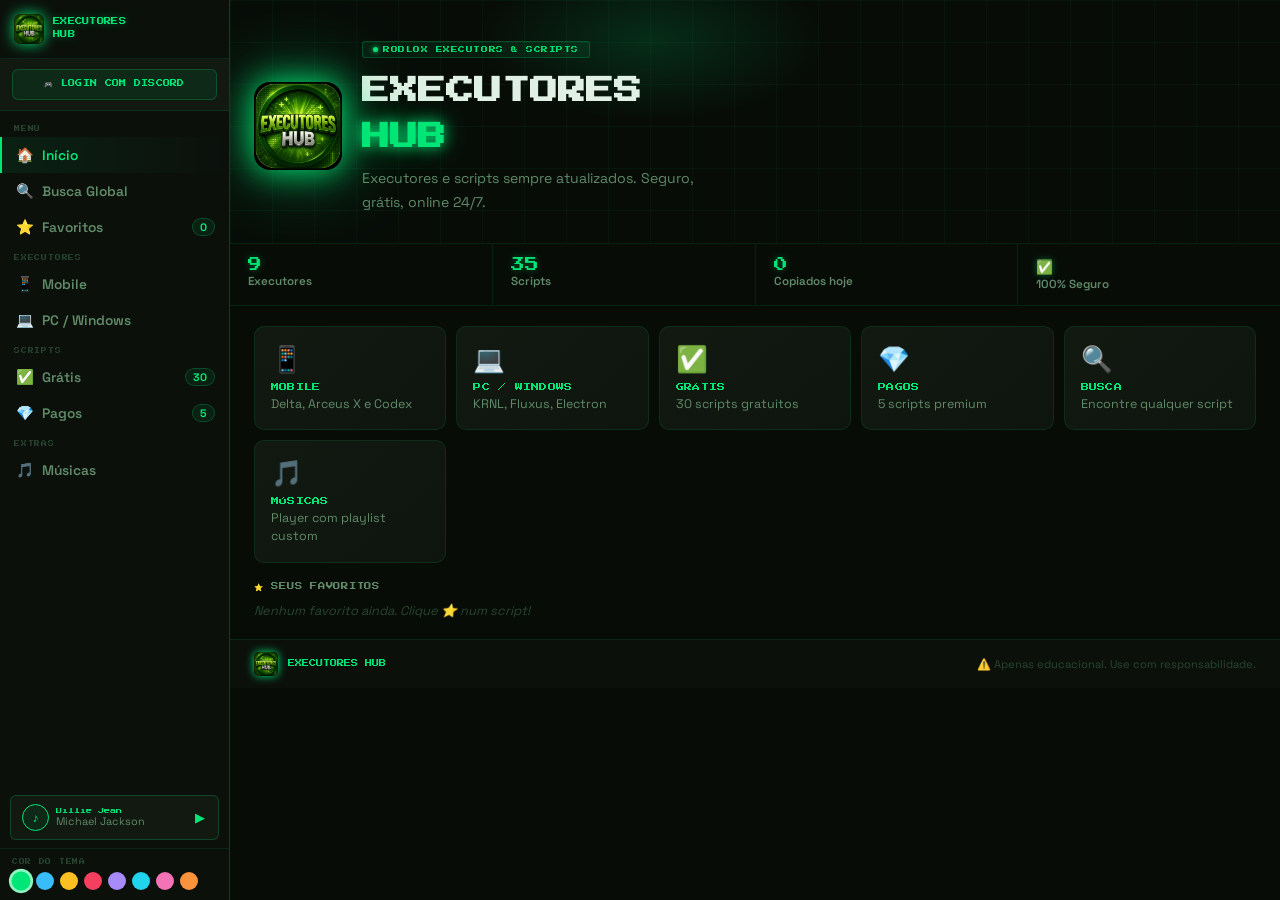
==== commit 31001507: "Major update: roles, mobile fix, music playlist, favorites, global search, admin++" ====
--- a/hub.html
+++ b/hub.html
@@ -213,10 +213,18 @@
 .ec::after{content:'';position:absolute;inset:0;background:linear-gradient(135deg,var(--pm) 0%,transparent 55%);opacity:0;transition:opacity var(--sp);pointer-events:none}
 .ec:hover{border-color:var(--bd2);transform:translateY(-4px);box-shadow:0 10px 30px rgba(0,0,0,.55),0 0 20px var(--pd)}
 .ec:hover::after{opacity:1}
-.ec-img{width:100%;height:110px;object-fit:contain;border-radius:var(--r2);background:var(--bg0);border:1px solid var(--bd);overflow:hidden;display:flex;align-items:center;justify-content:center;font-size:2.2rem;color:var(--tx3)}
-.ec-img img{width:100%;height:100%;object-fit:contain}
-.ec-row{display:flex;align-items:flex-start;justify-content:space-between;gap:7px}
-.ec-name{font-family:'Press Start 2P',monospace;font-size:.6rem;color:var(--tx);line-height:1.5;transition:color var(--sp)}
+.ec-row{display:flex;align-items:center;justify-content:space-between;gap:8px}
+/* Image NEXT TO name — small icon to the left */
+.ec-icon{
+  width:42px;height:42px;flex-shrink:0;
+  border-radius:9px;background:var(--bg0);border:1.5px solid var(--bd2);
+  overflow:hidden;display:flex;align-items:center;justify-content:center;
+  font-size:1.35rem;color:var(--tx3);transition:border-color var(--sp);
+}
+.ec-icon img{width:100%;height:100%;object-fit:contain;border-radius:8px}
+.ec:hover .ec-icon{border-color:var(--p)}
+.ec-name-wrap{flex:1;min-width:0}
+.ec-name{font-family:'Press Start 2P',monospace;font-size:.56rem;color:var(--tx);line-height:1.55;transition:color var(--sp);word-break:break-word}
 .ec:hover .ec-name{color:var(--p)}
 .live{font-family:'Press Start 2P',monospace;font-size:.36rem;background:#15803d;color:#fff;padding:3px 6px;border-radius:3px;white-space:nowrap;flex-shrink:0;box-shadow:0 0 8px rgba(34,197,94,.55);animation:lp 2s ease-in-out infinite}
 @keyframes lp{0%,100%{box-shadow:0 0 8px rgba(34,197,94,.6)}50%{box-shadow:0 0 2px rgba(34,197,94,.2);opacity:.7}}
@@ -976,6 +984,15 @@
   updateStats();
   renderFavChips();
   updateFavCount();
+  // Fix: after data loads, rebuild any executor grids already visible
+  ['mob','pc'].forEach(plat=>{
+    const gid=plat==='mob'?'mobGrid':'pcGrid';
+    const g=document.getElementById(gid);
+    if(g){g.innerHTML='';g.removeAttribute('data-built');}
+  });
+  // If user is already on an exec page, build it now
+  if(document.getElementById('page-mob').classList.contains('on')) buildExecs('mob');
+  if(document.getElementById('page-pc').classList.contains('on'))  buildExecs('pc');
 }
 initData();
 
@@ -991,18 +1008,27 @@
   const id=plat==='mob'?'mobGrid':'pcGrid';
   const grid=document.getElementById(id);
   if(!grid||grid.dataset.built)return;
+  // Don't mark built until we actually have data
+  if(!executorData.length){
+    grid.innerHTML='<div style="padding:24px;text-align:center;color:var(--tx2)">⏳ Carregando...</div>';
+    return;
+  }
   grid.dataset.built='1';
   const list=executorData.filter(e=>e.platform===plat&&e.active!==false);
-  if(!list.length){grid.innerHTML='<div class="no-exec">Nenhum executor para esta plataforma.</div>';return;}
+  if(!list.length){grid.innerHTML='<div class="no-exec">Nenhum executor para esta plataforma ainda.</div>';return;}
   list.forEach(e=>{
     const tags=e.tags.map(t=>`<span${(e.paid&&t.match(/pago/i))?' class="tpaid"':''}>${t}</span>`).join('');
-    const imgHtml=e.img
-      ?`<div class="ec-img"><img src="${e.img}" alt="${e.name}" loading="lazy" onerror="this.parentElement.innerHTML='📦'"/></div>`
-      :`<div class="ec-img">📦</div>`;
+    const iconHtml=e.img
+      ?`<div class="ec-icon"><img src="${e.img}" alt="${e.name}" loading="lazy" onerror="this.parentElement.textContent='📦'"/></div>`
+      :`<div class="ec-icon">${plat==='mob'?'📱':'💻'}</div>`;
     const card=document.createElement('div');
     card.className='ec';
-    card.innerHTML=`${imgHtml}
-      <div class="ec-row"><div class="ec-name">${e.name}</div><span class="live">● ONLINE</span></div>
+    card.innerHTML=`
+      <div class="ec-row">
+        ${iconHtml}
+        <div class="ec-name-wrap"><div class="ec-name">${e.name}</div></div>
+        <span class="live">●&nbsp;ONLINE</span>
+      </div>
       <div class="ec-info">${e.info}</div>
       <div class="ec-tags">${tags}</div>
       <a href="${e.link}" target="_blank" rel="noopener" class="ec-dl">⬇ DOWNLOAD</a>`;
@@ -1485,15 +1511,20 @@
 /* manage custom scripts */
 function renderCSList(){
   const body=document.getElementById('csListBody');if(!body)return;
-  if(!customScripts.length){body.innerHTML='<div style="color:var(--tx2);font-size:.82rem">Nenhum script custom.</div>';return;}
+  if(!customScripts.length){body.innerHTML='<div style="color:var(--tx2);font-size:.82rem">Nenhum script custom adicionado ainda.</div>';return;}
   body.innerHTML='';
   customScripts.forEach((s,i)=>{
     const row=document.createElement('div');
-    row.style.cssText='display:flex;align-items:center;gap:8px;padding:7px 10px;background:var(--bg2);border:1px solid var(--bd);border-radius:var(--r2);';
-    row.innerHTML=`<span style="font-size:1rem">${s.icon}</span><span style="flex:1;font-size:.84rem;font-weight:600">${s.name}</span><span style="font-size:.7rem;color:var(--tx2)">${s.tag}</span><span class="sbadge ${s.price}">${s.price==='free'?'GRÁTIS':'PAGO'}</span><button class="exec-ed-del" data-i="${i}" title="Remover">🗑</button>`;
+    row.style.cssText='display:flex;align-items:center;gap:8px;padding:8px 10px;background:var(--bg2);border:1px solid var(--bd);border-radius:var(--r2);margin-bottom:5px;';
+    row.innerHTML=`
+      <span style="font-size:1.1rem;flex-shrink:0">${s.icon}</span>
+      <span style="flex:1;font-size:.84rem;font-weight:700;min-width:0;overflow:hidden;text-overflow:ellipsis;white-space:nowrap">${s.name}</span>
+      <span style="font-size:.72rem;color:var(--tx2);flex-shrink:0">${s.tag}</span>
+      <span class="sbadge ${s.price}" style="flex-shrink:0">${s.price==='free'?'GRÁTIS':'PAGO'}</span>
+      <button data-i="${i}" title="Apagar script" style="flex-shrink:0;background:rgba(244,63,94,.15);color:#f43f5e;border:1.5px solid rgba(244,63,94,.4);border-radius:5px;padding:4px 10px;font-family:'Press Start 2P',monospace;font-size:.38rem;cursor:pointer;transition:all .16s" onmouseover="this.style.background='rgba(244,63,94,.3)'" onmouseout="this.style.background='rgba(244,63,94,.15)'">🗑 APAGAR</button>`;
     body.appendChild(row);
   });
-  body.querySelectorAll('.exec-ed-del').forEach(b=>b.addEventListener('click',()=>removeCS(parseInt(b.dataset.i))));
+  body.querySelectorAll('[data-i]').forEach(b=>b.addEventListener('click',()=>removeCS(parseInt(b.dataset.i))));
 }
 async function removeCS(i){
   const name=customScripts[i].name;
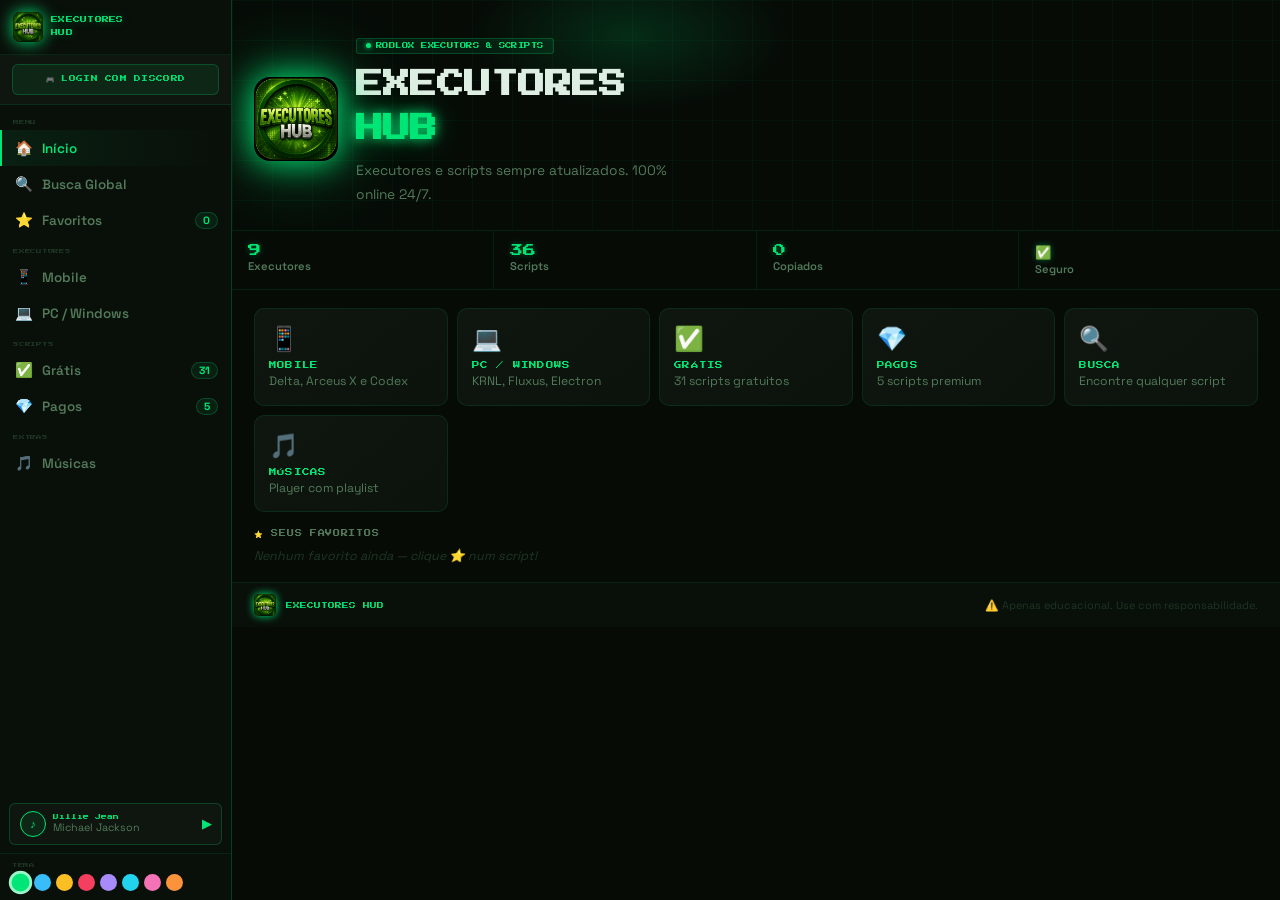
==== commit 5ea00f71: "Fix mobile executor bug + 50+ features: file upload, script edit/delete, shuffle, toast, featured, m" ====
--- a/hub.html
+++ b/hub.html
@@ -2,477 +2,431 @@
 <html lang="pt-BR">
 <head>
 <meta charset="UTF-8"/>
-<meta name="viewport" content="width=device-width, initial-scale=1.0, maximum-scale=1.0"/>
+<meta name="viewport" content="width=device-width, initial-scale=1.0"/>
 <meta name="theme-color" content="#00e676"/>
+<meta name="description" content="Executores Hub — scripts e executores Roblox sempre atualizados"/>
 <title>EXECUTORES HUB</title>
 <link href="https://fonts.googleapis.com/css2?family=Press+Start+2P&family=Space+Grotesk:wght@400;500;600;700&display=swap" rel="stylesheet"/>
 <style>
-/* ══ ACCENT SYSTEM ══ */
+/* ══ ACCENT THEMES ══ */
 :root{--p:#00e676;--pg:rgba(0,230,118,.4);--pd:rgba(0,230,118,.08);--pm:rgba(0,230,118,.15);
-  --bg0:#070c07;--bg1:#0b100b;--bg2:#0e150e;--sf1:#111911;--sf2:#162016;
+  --bg0:#060b06;--bg1:#090f09;--bg2:#0c130c;--sf1:#0f160f;--sf2:#131d13;
   --bd:rgba(0,230,118,.1);--bd2:rgba(0,230,118,.22);
-  --tx:#e0f0e4;--tx2:#608a68;--tx3:#284530;--r:10px;--r2:6px;--sp:.16s}
-[data-a=blue]  {--p:#38bdf8;--pg:rgba(56,189,248,.4);--pd:rgba(56,189,248,.08);--pm:rgba(56,189,248,.15);--bg0:#060a0f;--bg1:#090e17;--bg2:#0e141e;--sf1:#10192a;--sf2:#162238;--bd:rgba(56,189,248,.1);--bd2:rgba(56,189,248,.22);--tx:#d8eaf8;--tx2:#4878a0;--tx3:#1a3050}
-[data-a=yellow]{--p:#fbbf24;--pg:rgba(251,191,36,.4);--pd:rgba(251,191,36,.08);--pm:rgba(251,191,36,.15);--bg0:#090802;--bg1:#0e0c03;--bg2:#141104;--sf1:#1a1705;--sf2:#221e07;--bd:rgba(251,191,36,.1);--bd2:rgba(251,191,36,.22);--tx:#f5f0d5;--tx2:#8a7035;--tx3:#4a3808}
-[data-a=red]   {--p:#f43f5e;--pg:rgba(244,63,94,.4);--pd:rgba(244,63,94,.08);--pm:rgba(244,63,94,.15);--bg0:#090203;--bg1:#0e0306;--bg2:#14040a;--sf1:#1a050d;--sf2:#220610;--bd:rgba(244,63,94,.1);--bd2:rgba(244,63,94,.22);--tx:#f5dde2;--tx2:#9a4860;--tx3:#581828}
-[data-a=purple]{--p:#a78bfa;--pg:rgba(167,139,250,.4);--pd:rgba(167,139,250,.08);--pm:rgba(167,139,250,.15);--bg0:#06040f;--bg1:#0a0818;--bg2:#100e22;--sf1:#14112e;--sf2:#1c183e;--bd:rgba(167,139,250,.1);--bd2:rgba(167,139,250,.22);--tx:#ece8ff;--tx2:#7060b8;--tx3:#3a2878}
-[data-a=cyan]  {--p:#22d3ee;--pg:rgba(34,211,238,.4);--pd:rgba(34,211,238,.08);--pm:rgba(34,211,238,.15);--bg0:#03090c;--bg1:#060d12;--bg2:#0a1418;--sf1:#0d1a20;--sf2:#10222a;--bd:rgba(34,211,238,.1);--bd2:rgba(34,211,238,.22);--tx:#d5f4f8;--tx2:#3a8090;--tx3:#144858}
-[data-a=pink]  {--p:#f472b6;--pg:rgba(244,114,182,.4);--pd:rgba(244,114,182,.08);--pm:rgba(244,114,182,.15);--bg0:#0a0508;--bg1:#0f070d;--bg2:#160a12;--sf1:#1d0c18;--sf2:#260f20;--bd:rgba(244,114,182,.1);--bd2:rgba(244,114,182,.22);--tx:#f9e5ef;--tx2:#a05080;--tx3:#601840}
-[data-a=orange]{--p:#fb923c;--pg:rgba(251,146,60,.4);--pd:rgba(251,146,60,.08);--pm:rgba(251,146,60,.15);--bg0:#0a0602;--bg1:#0f0903;--bg2:#160d04;--sf1:#1d1105;--sf2:#261507;--bd:rgba(251,146,60,.1);--bd2:rgba(251,146,60,.22);--tx:#f8f0e5;--tx2:#a06030;--tx3:#602808}
-
-/* ══ RESET ══ */
+  --tx:#deeee2;--tx2:#527a5a;--tx3:#1e3624;--r:10px;--r2:6px;--sp:.15s}
+[data-a=blue]  {--p:#38bdf8;--pg:rgba(56,189,248,.4);--pd:rgba(56,189,248,.08);--pm:rgba(56,189,248,.15);--bg0:#050910;--bg1:#080d18;--bg2:#0c121e;--sf1:#0f1826;--sf2:#141f30;--bd:rgba(56,189,248,.1);--bd2:rgba(56,189,248,.22);--tx:#d6e9f8;--tx2:#406888;--tx3:#183050}
+[data-a=yellow]{--p:#fbbf24;--pg:rgba(251,191,36,.4);--pd:rgba(251,191,36,.08);--pm:rgba(251,191,36,.15);--bg0:#090802;--bg1:#0d0c03;--bg2:#121004;--sf1:#181605;--sf2:#1e1c07;--bd:rgba(251,191,36,.1);--bd2:rgba(251,191,36,.22);--tx:#f3efd0;--tx2:#806828;--tx3:#482e04}
+[data-a=red]   {--p:#f43f5e;--pg:rgba(244,63,94,.4);--pd:rgba(244,63,94,.08);--pm:rgba(244,63,94,.15);--bg0:#080203;--bg1:#0c0305;--bg2:#110408;--sf1:#16050a;--sf2:#1c060d;--bd:rgba(244,63,94,.1);--bd2:rgba(244,63,94,.22);--tx:#f3dade;--tx2:#8a3848;--tx3:#501020}
+[data-a=purple]{--p:#a78bfa;--pg:rgba(167,139,250,.4);--pd:rgba(167,139,250,.08);--pm:rgba(167,139,250,.15);--bg0:#05040e;--bg1:#080716;--bg2:#0d0c1e;--sf1:#11102a;--sf2:#181636;--bd:rgba(167,139,250,.1);--bd2:rgba(167,139,250,.22);--tx:#eae8ff;--tx2:#6050a8;--tx3:#301870}
+[data-a=cyan]  {--p:#22d3ee;--pg:rgba(34,211,238,.4);--pd:rgba(34,211,238,.08);--pm:rgba(34,211,238,.15);--bg0:#03080c;--bg1:#050c11;--bg2:#081216;--sf1:#0c181e;--sf2:#0f1e26;--bd:rgba(34,211,238,.1);--bd2:rgba(34,211,238,.22);--tx:#d2f2f8;--tx2:#307080;--tx3:#104050}
+[data-a=pink]  {--p:#f472b6;--pg:rgba(244,114,182,.4);--pd:rgba(244,114,182,.08);--pm:rgba(244,114,182,.15);--bg0:#090508;--bg1:#0e070c;--bg2:#140a11;--sf1:#1a0c17;--sf2:#200e1c;--bd:rgba(244,114,182,.1);--bd2:rgba(244,114,182,.22);--tx:#f8e4ee;--tx2:#984070;--tx3:#581038}
+[data-a=orange]{--p:#fb923c;--pg:rgba(251,146,60,.4);--pd:rgba(251,146,60,.08);--pm:rgba(251,146,60,.15);--bg0:#090502;--bg1:#0e0803;--bg2:#140b04;--sf1:#1a0f05;--sf2:#201306;--bd:rgba(251,146,60,.1);--bd2:rgba(251,146,60,.22);--tx:#f6eee0;--tx2:#905020;--tx3:#582006}
+
 *,*::before,*::after{box-sizing:border-box;margin:0;padding:0}
 ::-webkit-scrollbar{width:4px;height:4px}::-webkit-scrollbar-track{background:var(--bg1)}::-webkit-scrollbar-thumb{background:var(--p);border-radius:2px}
 ::selection{background:var(--pm)}
-body{font-family:'Space Grotesk',sans-serif;background:var(--bg0);color:var(--tx);min-height:100vh;overflow-x:hidden;transition:background .25s,color .25s}
-a{color:inherit;text-decoration:none}button{cursor:pointer;font-family:inherit;border:none;background:none}img{display:block}
+body{font-family:'Space Grotesk',sans-serif;background:var(--bg0);color:var(--tx);min-height:100vh;overflow-x:hidden;transition:background .3s,color .3s}
+a{color:inherit;text-decoration:none}button{cursor:pointer;font-family:inherit;border:none;background:none;color:inherit}img{display:block}
 input,textarea,select{font-family:'Space Grotesk',sans-serif;color:var(--tx)}
-h1,h2,h3{font-weight:700}
+
+/* ══ PROGRESS BAR ══ */
+#progress{position:fixed;top:0;left:0;height:2px;background:var(--p);z-index:9999;width:0;transition:width .4s;box-shadow:0 0 8px var(--p)}
+
+/* ══ TOAST ══ */
+#toasts{position:fixed;bottom:20px;right:16px;z-index:9000;display:flex;flex-direction:column;gap:8px;pointer-events:none;max-width:280px}
+.toast{padding:10px 14px;border-radius:var(--r);font-family:'Press Start 2P',monospace;font-size:.38rem;line-height:1.8;border:1px solid var(--bd2);backdrop-filter:blur(10px);animation:tin .3s ease;pointer-events:all;position:relative;letter-spacing:.03em}
+.toast.ok{background:rgba(34,197,94,.15);border-color:rgba(34,197,94,.4);color:#22c55e}
+.toast.err{background:rgba(244,63,94,.15);border-color:rgba(244,63,94,.4);color:#f43f5e}
+.toast.info{background:rgba(56,189,248,.12);border-color:rgba(56,189,248,.35);color:#38bdf8}
+.toast.warn{background:rgba(251,191,36,.12);border-color:rgba(251,191,36,.35);color:#fbbf24}
+@keyframes tin{from{opacity:0;transform:translateX(20px)}to{opacity:1;transform:none}}
+@keyframes tout{from{opacity:1;transform:none}to{opacity:0;transform:translateX(20px)}}
 
 /* ══ LAYOUT ══ */
 .layout{display:flex;min-height:100vh}
 
-/* ══════════════════════
-   SIDEBAR
-══════════════════════ */
-.sb{
-  width:230px;min-width:230px;
-  background:var(--bg1);border-right:1px solid var(--bd2);
-  position:fixed;top:0;left:0;height:100vh;z-index:300;
-  display:flex;flex-direction:column;overflow:hidden;
-  transition:transform .28s cubic-bezier(.4,0,.2,1);
-}
-
-/* brand */
-.sb-brand{display:flex;align-items:center;gap:9px;padding:14px 14px;border-bottom:1px solid var(--bd);flex-shrink:0}
-.sb-logo{width:30px;height:30px;border-radius:7px;filter:drop-shadow(0 0 7px var(--p));flex-shrink:0;object-fit:cover}
-.sb-title{font-family:'Press Start 2P',monospace;font-size:.45rem;color:var(--p);line-height:1.8;letter-spacing:.04em;text-shadow:0 0 10px var(--pg)}
-
-/* user area */
-.sb-user{
-  padding:10px 12px;background:var(--sf1);border-bottom:1px solid var(--bd);flex-shrink:0;
-}
-.sb-login-btn{
-  width:100%;display:flex;align-items:center;justify-content:center;gap:8px;
-  font-family:'Press Start 2P',monospace;font-size:.44rem;letter-spacing:.04em;
-  color:var(--p);border:1.5px solid var(--bd2);border-radius:var(--r2);
-  padding:10px;background:var(--pd);transition:all var(--sp);
-}
+/* ══ SIDEBAR ══ */
+.sb{width:232px;min-width:232px;background:var(--bg1);border-right:1px solid var(--bd2);position:fixed;top:0;left:0;height:100vh;z-index:300;display:flex;flex-direction:column;overflow:hidden;transition:transform .28s cubic-bezier(.4,0,.2,1)}
+.sb-brand{display:flex;align-items:center;gap:8px;padding:12px 13px;border-bottom:1px solid var(--bd);flex-shrink:0}
+.sb-logo{width:30px;height:30px;border-radius:7px;filter:drop-shadow(0 0 8px var(--p));flex-shrink:0;object-fit:cover}
+.sb-title{font-family:'Press Start 2P',monospace;font-size:.43rem;color:var(--p);line-height:1.85;letter-spacing:.04em;text-shadow:0 0 10px var(--pg)}
+.sb-user{padding:9px 12px;background:var(--sf1);border-bottom:1px solid var(--bd);flex-shrink:0}
+.sb-login-btn{width:100%;display:flex;align-items:center;justify-content:center;gap:7px;font-family:'Press Start 2P',monospace;font-size:.42rem;letter-spacing:.04em;color:var(--p);border:1.5px solid var(--bd2);border-radius:var(--r2);padding:10px;background:var(--pd);transition:all var(--sp)}
 .sb-login-btn:hover{background:var(--pm);box-shadow:0 0 14px var(--pg);border-color:var(--p)}
-.sb-user-row{display:flex;align-items:center;gap:9px;display:none}
+.sb-user-row{display:none;align-items:center;gap:9px}
 .sb-ava{width:34px;height:34px;border-radius:50%;border:2px solid var(--bd2);background:var(--bg2);display:flex;align-items:center;justify-content:center;font-size:1rem;flex-shrink:0;overflow:hidden}
 .sb-ava img{width:100%;height:100%;object-fit:cover;border-radius:50%}
-.sb-uname{font-size:.84rem;font-weight:700;white-space:nowrap;overflow:hidden;text-overflow:ellipsis;flex:1;min-width:0}
-.sb-badge{font-family:'Press Start 2P',monospace;font-size:.36rem;padding:2px 6px;border-radius:3px;white-space:nowrap;flex-shrink:0}
-.sb-badge.owner {background:linear-gradient(90deg,#fbbf24,#f59e0b);color:#000}
-.sb-badge.admin {background:linear-gradient(90deg,#f43f5e,#e11d48);color:#fff}
-.sb-badge.mod   {background:#6366f1;color:#fff}
-.sb-badge.vip   {background:linear-gradient(90deg,#a78bfa,#7c3aed);color:#fff}
+.sb-uname{font-size:.82rem;font-weight:700;white-space:nowrap;overflow:hidden;text-overflow:ellipsis;flex:1;min-width:0}
+.sb-badge{font-family:'Press Start 2P',monospace;font-size:.34rem;padding:2px 5px;border-radius:3px;white-space:nowrap;flex-shrink:0}
+.sb-badge.owner{background:linear-gradient(90deg,#fbbf24,#f59e0b);color:#000}
+.sb-badge.admin{background:#f43f5e;color:#fff}
+.sb-badge.mod{background:#6366f1;color:#fff}
+.sb-badge.vip{background:linear-gradient(90deg,#a78bfa,#7c3aed);color:#fff}
 .sb-badge.member{background:var(--bg0);color:var(--tx2);border:1px solid var(--bd2)}
-.sb-logout{font-size:.72rem;color:var(--tx2);text-align:center;padding:5px 12px;transition:color var(--sp);display:none;width:100%;margin-top:4px}
+.sb-logout{font-size:.72rem;color:var(--tx2);padding:5px 12px;transition:color var(--sp);display:none;width:100%;text-align:center;margin-top:4px}
 .sb-logout:hover{color:#f43f5e}
-
-/* nav */
-.sb-nav{flex:1;overflow-y:auto;padding:5px 0}
+.sb-nav{flex:1;overflow-y:auto;padding:4px 0}
 .sb-nav::-webkit-scrollbar{width:2px}
-.sb-sec{font-family:'Press Start 2P',monospace;font-size:.36rem;color:var(--tx3);letter-spacing:.14em;padding:11px 14px 4px;text-transform:uppercase}
-.sb-item{
-  display:flex;align-items:center;gap:9px;padding:9px 14px;
-  color:var(--tx2);font-size:.86rem;font-weight:600;cursor:pointer;
-  transition:all var(--sp);border-left:2.5px solid transparent;
-}
-.sb-item .ico{font-size:.9rem;width:17px;text-align:center;flex-shrink:0}
+.sb-sec{font-family:'Press Start 2P',monospace;font-size:.34rem;color:var(--tx3);letter-spacing:.14em;padding:10px 13px 3px;text-transform:uppercase}
+.sb-item{display:flex;align-items:center;gap:9px;padding:9px 13px;color:var(--tx2);font-size:.84rem;font-weight:600;cursor:pointer;transition:all var(--sp);border-left:2.5px solid transparent}
+.sb-item .ico{font-size:.9rem;width:18px;text-align:center;flex-shrink:0}
 .sb-item:hover{color:var(--tx);background:linear-gradient(90deg,var(--pd),transparent)}
 .sb-item.act{color:var(--p);background:linear-gradient(90deg,var(--pd),transparent);border-left-color:var(--p)}
-.sb-cnt{margin-left:auto;font-size:.68rem;font-weight:700;color:var(--p);background:var(--pd);border:1px solid var(--bd2);border-radius:20px;padding:1px 7px;min-width:22px;text-align:center}
-.sb-new{margin-left:auto;font-family:'Press Start 2P',monospace;font-size:.33rem;color:#f43f5e;background:rgba(244,63,94,.12);border:1px solid rgba(244,63,94,.3);border-radius:3px;padding:2px 5px;animation:pulse 1.5s ease-in-out infinite}
-@keyframes pulse{0%,100%{opacity:1}50%{opacity:.5}}
-
-/* announcement dot */
-.sb-notif{width:7px;height:7px;border-radius:50%;background:#f43f5e;box-shadow:0 0 6px #f43f5e;margin-left:auto;animation:pulse 1.5s ease-in-out infinite}
-
-/* music */
-.sb-music{
-  display:flex;align-items:center;gap:7px;
-  padding:8px 11px;margin:0 10px 8px;
-  background:var(--sf1);border:1px solid var(--bd2);border-radius:var(--r2);
-  cursor:pointer;transition:all var(--sp);flex-shrink:0;
-}
+.sb-cnt{margin-left:auto;font-size:.66rem;font-weight:700;color:var(--p);background:var(--pd);border:1px solid var(--bd2);border-radius:20px;padding:1px 7px;min-width:22px;text-align:center}
+.sb-new{margin-left:auto;font-family:'Press Start 2P',monospace;font-size:.32rem;color:#f43f5e;background:rgba(244,63,94,.12);border:1px solid rgba(244,63,94,.3);border-radius:3px;padding:2px 5px;animation:blink 1.5s ease-in-out infinite}
+@keyframes blink{0%,100%{opacity:1}50%{opacity:.3}}
+/* music mini */
+.sb-music{display:flex;align-items:center;gap:7px;padding:7px 10px;margin:0 9px 8px;background:var(--sf1);border:1px solid var(--bd2);border-radius:var(--r2);cursor:pointer;transition:all var(--sp);flex-shrink:0}
 .sb-music:hover{box-shadow:0 0 12px var(--pd);border-color:var(--p)}
 .sb-music.playing{border-color:var(--p);box-shadow:0 0 16px var(--pg)}
-.m-disc{width:27px;height:27px;border-radius:50%;background:var(--pd);border:1.5px solid var(--p);display:flex;align-items:center;justify-content:center;font-size:.75rem;color:var(--p);flex-shrink:0}
-.m-disc.spin{animation:spin 2s linear infinite}
-@keyframes spin{to{transform:rotate(360deg)}}
+.m-disc{width:26px;height:26px;border-radius:50%;background:var(--pd);border:1.5px solid var(--p);display:flex;align-items:center;justify-content:center;font-size:.7rem;color:var(--p);flex-shrink:0;transition:background .25s}
+.m-disc.spin{animation:dspin 2s linear infinite}
+@keyframes dspin{to{transform:rotate(360deg)}}
 .m-info{flex:1;min-width:0}
-.m-song{font-family:'Press Start 2P',monospace;font-size:.38rem;color:var(--p);white-space:nowrap;overflow:hidden;text-overflow:ellipsis}
-.m-sub{font-size:.68rem;color:var(--tx2)}
-.m-play{font-size:.78rem;color:var(--p);font-weight:900;flex-shrink:0;width:16px;text-align:center}
-
-/* themes */
-.sb-theme{padding:10px 12px;border-top:1px solid var(--bd);flex-shrink:0}
-.sb-theme-lbl{font-family:'Press Start 2P',monospace;font-size:.36rem;color:var(--tx3);letter-spacing:.12em;margin-bottom:7px}
-.dots{display:flex;gap:6px;flex-wrap:wrap}
-.dot{width:18px;height:18px;border-radius:50%;cursor:pointer;border:2px solid transparent;transition:all var(--sp);flex-shrink:0}
-.dot:hover,.dot.on{transform:scale(1.35);border-color:rgba(255,255,255,.55)}
+.m-song{font-family:'Press Start 2P',monospace;font-size:.36rem;color:var(--p);white-space:nowrap;overflow:hidden;text-overflow:ellipsis}
+.m-sub{font-size:.67rem;color:var(--tx2)}
+.m-play{font-size:.75rem;color:var(--p);font-weight:900;flex-shrink:0}
+/* theme dots */
+.sb-theme{padding:9px 12px;border-top:1px solid var(--bd);flex-shrink:0}
+.sb-theme-lbl{font-family:'Press Start 2P',monospace;font-size:.33rem;color:var(--tx3);letter-spacing:.12em;margin-bottom:6px}
+.dots{display:flex;gap:5px;flex-wrap:wrap}
+.dot{width:17px;height:17px;border-radius:50%;cursor:pointer;border:2px solid transparent;transition:all var(--sp)}
+.dot:hover,.dot.on{transform:scale(1.38);border-color:rgba(255,255,255,.6)}
 .d0{background:#00e676}.d1{background:#38bdf8}.d2{background:#fbbf24}.d3{background:#f43f5e}.d4{background:#a78bfa}.d5{background:#22d3ee}.d6{background:#f472b6}.d7{background:#fb923c}
-
-/* overlay + ham */
-.sb-overlay{position:fixed;inset:0;background:rgba(0,0,0,.7);backdrop-filter:blur(3px);z-index:299;display:none}
+/* mobile */
+.sb-overlay{position:fixed;inset:0;background:rgba(0,0,0,.75);backdrop-filter:blur(3px);z-index:299;display:none}
 .sb-overlay.on{display:block}
 .ham{display:none;position:fixed;top:12px;left:12px;z-index:400;width:38px;height:38px;background:var(--sf1);border:1.5px solid var(--bd2);border-radius:8px;flex-direction:column;align-items:center;justify-content:center;gap:4px}
-.ham span{width:16px;height:2px;background:var(--p);border-radius:2px}
-
-/* ══════════════════════
-   ANNOUNCEMENT BAR
-══════════════════════ */
-#annBar{
-  position:sticky;top:0;z-index:100;
-  display:none;align-items:center;gap:10px;
-  padding:9px 20px;
-  background:linear-gradient(90deg,rgba(244,63,94,.12),rgba(244,63,94,.06));
-  border-bottom:1px solid rgba(244,63,94,.3);
-  font-size:.84rem;color:var(--tx);
-}
+.ham span{width:16px;height:2px;background:var(--p);border-radius:2px;display:block}
+
+/* ══ ANN BAR ══ */
+#annBar{position:sticky;top:0;z-index:100;display:none;align-items:center;gap:10px;padding:9px 20px;background:linear-gradient(90deg,rgba(244,63,94,.14),rgba(244,63,94,.06));border-bottom:1px solid rgba(244,63,94,.3);font-size:.84rem}
 #annBar.show{display:flex}
-.ann-icon{font-size:1rem;flex-shrink:0}
-#annText{flex:1}
-#annClose{color:var(--tx2);padding:2px 8px;font-size:.9rem;transition:color var(--sp)}
+#annClose{color:var(--tx2);padding:2px 8px;transition:color var(--sp)}
 #annClose:hover{color:#f43f5e}
 
-/* ══════════════════════
-   CONTENT
-══════════════════════ */
-.content{margin-left:230px;flex:1;min-height:100vh;display:flex;flex-direction:column}
+/* ══ CONTENT ══ */
+.content{margin-left:232px;flex:1;min-height:100vh;display:flex;flex-direction:column}
 .page{display:none;flex-direction:column;flex:1}
-.page.on{display:flex;animation:fup .2s ease}
-@keyframes fup{from{opacity:0;transform:translateY(7px)}to{opacity:1;transform:translateY(0)}}
-
-.topbar{
-  display:flex;align-items:center;gap:10px;
-  padding:14px 24px;border-bottom:1px solid var(--bd);
-  background:var(--bg1);flex-shrink:0;position:sticky;top:0;z-index:50;
-}
-.tb-icon{font-size:1.15rem}
-.tb-title{font-family:'Press Start 2P',monospace;font-size:.6rem;color:var(--tx);letter-spacing:.04em}
-.tb-pill{margin-left:auto;font-family:'Press Start 2P',monospace;font-size:.4rem;color:var(--p);background:var(--pd);border:1px solid var(--bd2);padding:4px 10px;border-radius:20px;white-space:nowrap}
+.page.on{display:flex;animation:fup .22s ease}
+@keyframes fup{from{opacity:0;transform:translateY(8px)}to{opacity:1;transform:none}}
+.topbar{display:flex;align-items:center;gap:10px;padding:13px 22px;border-bottom:1px solid var(--bd);background:var(--bg1);flex-shrink:0;position:sticky;top:0;z-index:50}
+.tb-icon{font-size:1.1rem}
+.tb-title{font-family:'Press Start 2P',monospace;font-size:.58rem;color:var(--tx);letter-spacing:.04em}
+.tb-pill{margin-left:auto;font-family:'Press Start 2P',monospace;font-size:.38rem;color:var(--p);background:var(--pd);border:1px solid var(--bd2);padding:4px 9px;border-radius:20px;white-space:nowrap}
+.tb-actions{display:flex;align-items:center;gap:6px;margin-left:auto}
 
 /* ══ HOME ══ */
-.home-hero{position:relative;padding:36px 24px 28px;border-bottom:1px solid var(--bd);overflow:hidden}
-.hgrid{position:absolute;inset:0;background-image:linear-gradient(var(--bd) 1px,transparent 1px),linear-gradient(90deg,var(--bd) 1px,transparent 1px);background-size:42px 42px;opacity:.5;pointer-events:none}
-.hglow{position:absolute;top:-40px;left:40%;transform:translateX(-50%);width:350px;height:160px;background:radial-gradient(ellipse,var(--pm) 0%,transparent 70%);pointer-events:none;transition:background .25s}
-.hinner{position:relative;z-index:2;display:flex;align-items:center;gap:20px;flex-wrap:wrap}
-.h-logo{width:88px;height:88px;flex-shrink:0;border-radius:16px;filter:drop-shadow(0 0 16px var(--p)) drop-shadow(0 0 36px var(--pg));animation:lf 3.2s ease-in-out infinite;transition:filter .25s}
-@keyframes lf{0%,100%{transform:translateY(0)}50%{transform:translateY(-7px)}}
-.h-pill{display:inline-flex;align-items:center;gap:5px;font-family:'Press Start 2P',monospace;font-size:.42rem;color:var(--p);border:1px solid var(--bd2);background:var(--pd);padding:4px 10px;border-radius:3px;letter-spacing:.08em;margin-bottom:10px}
-.h-pill::before{content:'';width:5px;height:5px;border-radius:50%;background:var(--p);box-shadow:0 0 5px var(--p);animation:bl 1.5s ease-in-out infinite}
-@keyframes bl{0%,100%{opacity:1}50%{opacity:.2}}
-.h-title{font-family:'Press Start 2P',monospace;font-size:clamp(.9rem,3vw,1.75rem);line-height:1.65;margin-bottom:7px}
-.h-title .acc{color:var(--p);text-shadow:0 0 14px var(--p),0 0 34px var(--pg);transition:text-shadow .25s}
-.h-sub{font-size:.88rem;color:var(--tx2);line-height:1.7;max-width:360px}
-
+.home-hero{position:relative;padding:32px 22px 24px;border-bottom:1px solid var(--bd);overflow:hidden}
+.hgrid{position:absolute;inset:0;background-image:linear-gradient(var(--bd) 1px,transparent 1px),linear-gradient(90deg,var(--bd) 1px,transparent 1px);background-size:40px 40px;opacity:.45;pointer-events:none}
+.hglow{position:absolute;top:-40px;left:38%;transform:translateX(-50%);width:320px;height:150px;background:radial-gradient(ellipse,var(--pm) 0%,transparent 70%);pointer-events:none;transition:background .3s}
+.hinner{position:relative;z-index:2;display:flex;align-items:center;gap:18px;flex-wrap:wrap}
+.h-logo{width:84px;height:84px;flex-shrink:0;border-radius:16px;filter:drop-shadow(0 0 16px var(--p)) drop-shadow(0 0 34px var(--pg));animation:lfloat 3.5s ease-in-out infinite;transition:filter .3s;object-fit:cover}
+@keyframes lfloat{0%,100%{transform:translateY(0)}50%{transform:translateY(-8px)}}
+.h-pill{display:inline-flex;align-items:center;gap:5px;font-family:'Press Start 2P',monospace;font-size:.4rem;color:var(--p);border:1px solid var(--bd2);background:var(--pd);padding:4px 9px;border-radius:3px;letter-spacing:.07em;margin-bottom:9px}
+.h-pill::before{content:'';width:5px;height:5px;border-radius:50%;background:var(--p);box-shadow:0 0 5px var(--p);animation:blink 1.5s ease-in-out infinite}
+.h-title{font-family:'Press Start 2P',monospace;font-size:clamp(.85rem,2.8vw,1.7rem);line-height:1.65;margin-bottom:7px}
+.h-title .acc{color:var(--p);text-shadow:0 0 12px var(--p),0 0 30px var(--pg)}
+.h-sub{font-size:.86rem;color:var(--tx2);line-height:1.7;max-width:340px}
 /* stats */
 .home-stats{display:flex;flex-wrap:wrap;border-bottom:1px solid var(--bd)}
-.st{flex:1;min-width:75px;padding:14px 18px;display:flex;flex-direction:column;gap:2px;border-right:1px solid var(--bd);transition:background var(--sp)}
+.st{flex:1;min-width:70px;padding:13px 16px;display:flex;flex-direction:column;gap:2px;border-right:1px solid var(--bd);transition:background var(--sp)}
 .st:last-child{border-right:none}.st:hover{background:var(--pd)}
-.st-n{font-family:'Press Start 2P',monospace;font-size:.85rem;color:var(--p);text-shadow:0 0 7px var(--pg)}
-.st-l{font-size:.73rem;color:var(--tx2);font-weight:600}
-
-/* quick nav cards */
-.home-nav{display:grid;grid-template-columns:repeat(auto-fill,minmax(185px,1fr));gap:10px;padding:20px 24px}
-.hnc{background:linear-gradient(140deg,var(--sf1),var(--bg2));border:1px solid var(--bd);border-radius:var(--r);padding:16px;cursor:pointer;transition:all var(--sp);position:relative;overflow:hidden}
+.st-n{font-family:'Press Start 2P',monospace;font-size:.82rem;color:var(--p);text-shadow:0 0 6px var(--pg)}
+.st-l{font-size:.7rem;color:var(--tx2);font-weight:600}
+/* home nav */
+.home-nav{display:grid;grid-template-columns:repeat(auto-fill,minmax(180px,1fr));gap:9px;padding:18px 22px}
+.hnc{background:linear-gradient(140deg,var(--sf1),var(--bg2));border:1px solid var(--bd);border-radius:var(--r);padding:14px;cursor:pointer;transition:all var(--sp);position:relative;overflow:hidden}
 .hnc::before{content:'';position:absolute;top:0;left:0;right:0;height:2px;background:linear-gradient(90deg,transparent,var(--p),transparent);opacity:0;transition:opacity var(--sp)}
 .hnc:hover::before{opacity:1}
-.hnc:hover{border-color:var(--bd2);transform:translateY(-3px);box-shadow:0 8px 24px rgba(0,0,0,.5),0 0 16px var(--pd)}
-.hnc-i{font-size:1.6rem;margin-bottom:8px}
-.hnc-t{font-family:'Press Start 2P',monospace;font-size:.5rem;color:var(--p);letter-spacing:.03em;margin-bottom:4px}
-.hnc-d{font-size:.78rem;color:var(--tx2);line-height:1.45}
-
-/* favorites quick panel on home */
-.fav-strip{padding:0 24px 20px}
-.fav-strip-title{font-family:'Press Start 2P',monospace;font-size:.46rem;color:var(--tx2);letter-spacing:.1em;margin-bottom:10px;display:flex;align-items:center;gap:8px}
-.fav-list{display:flex;gap:8px;flex-wrap:wrap}
-.fav-chip{background:var(--sf1);border:1px solid var(--bd2);border-radius:40px;padding:6px 14px;font-size:.8rem;font-weight:600;color:var(--tx);cursor:pointer;transition:all var(--sp);display:flex;align-items:center;gap:6px}
+.hnc:hover{border-color:var(--bd2);transform:translateY(-3px);box-shadow:0 8px 22px rgba(0,0,0,.5),0 0 14px var(--pd)}
+.hnc-i{font-size:1.5rem;margin-bottom:7px}
+.hnc-t{font-family:'Press Start 2P',monospace;font-size:.47rem;color:var(--p);letter-spacing:.03em;margin-bottom:4px}
+.hnc-d{font-size:.76rem;color:var(--tx2);line-height:1.45}
+/* featured script on home */
+.home-feat{padding:0 22px 18px}
+.feat-card{background:linear-gradient(135deg,var(--sf2),var(--bg2));border:1.5px solid var(--p);border-radius:var(--r);padding:16px;display:flex;align-items:center;gap:14px;cursor:pointer;transition:all var(--sp);position:relative;overflow:hidden;box-shadow:0 0 20px var(--pd)}
+.feat-card:hover{box-shadow:0 0 35px var(--pg);transform:translateY(-2px)}
+.feat-badge{position:absolute;top:10px;right:10px;font-family:'Press Start 2P',monospace;font-size:.36rem;background:var(--p);color:#000;padding:3px 8px;border-radius:3px;letter-spacing:.05em}
+.feat-ico{font-size:2rem;flex-shrink:0}
+.feat-name{font-family:'Press Start 2P',monospace;font-size:.65rem;color:var(--p);margin-bottom:4px}
+.feat-sub{font-size:.8rem;color:var(--tx2)}
+/* favorites strip */
+.fav-strip{padding:0 22px 18px}
+.fav-strip-title{font-family:'Press Start 2P',monospace;font-size:.44rem;color:var(--tx2);letter-spacing:.1em;margin-bottom:9px;display:flex;align-items:center;gap:8px}
+.fav-list{display:flex;gap:7px;flex-wrap:wrap}
+.fav-chip{background:var(--sf1);border:1px solid var(--bd2);border-radius:40px;padding:5px 13px;font-size:.78rem;font-weight:600;color:var(--tx);cursor:pointer;transition:all var(--sp)}
 .fav-chip:hover{border-color:var(--p);color:var(--p);background:var(--pd)}
-.fav-empty{font-size:.8rem;color:var(--tx3);font-style:italic}
-
+.fav-empty{font-size:.78rem;color:var(--tx3);font-style:italic}
 /* footer */
-.hub-footer{padding:12px 24px;border-top:1px solid var(--bd);background:var(--bg1);display:flex;align-items:center;gap:10px;flex-wrap:wrap;flex-shrink:0}
-.f-logo{width:24px;height:24px;border-radius:5px;filter:drop-shadow(0 0 4px var(--p));flex-shrink:0;object-fit:cover}
-.f-name{font-family:'Press Start 2P',monospace;font-size:.44rem;color:var(--p)}
-.f-warn{margin-left:auto;font-size:.7rem;color:var(--tx3)}
+.hub-footer{padding:11px 22px;border-top:1px solid var(--bd);background:var(--bg1);display:flex;align-items:center;gap:10px;flex-wrap:wrap;flex-shrink:0}
+.f-logo{width:22px;height:22px;border-radius:5px;filter:drop-shadow(0 0 4px var(--p));flex-shrink:0;object-fit:cover}
+.f-name{font-family:'Press Start 2P',monospace;font-size:.42rem;color:var(--p)}
+.f-warn{margin-left:auto;font-size:.68rem;color:var(--tx3)}
 
 /* ══ EXECUTORS ══ */
-.exec-wrap{padding:24px;flex:1}
-.exec-grid{display:grid;grid-template-columns:repeat(auto-fill,minmax(230px,1fr));gap:12px}
-.ec{
-  background:linear-gradient(145deg,var(--sf1),var(--bg2));
-  border:1px solid var(--bd);border-radius:var(--r);
-  padding:16px;display:flex;flex-direction:column;gap:9px;
-  position:relative;overflow:hidden;transition:all var(--sp);
-}
+.exec-wrap{padding:22px;flex:1}
+.exec-grid{display:grid;grid-template-columns:repeat(auto-fill,minmax(220px,1fr));gap:11px}
+.ec{background:linear-gradient(145deg,var(--sf1),var(--bg2));border:1px solid var(--bd);border-radius:var(--r);padding:15px;display:flex;flex-direction:column;gap:9px;position:relative;overflow:hidden;transition:all var(--sp)}
 .ec::after{content:'';position:absolute;inset:0;background:linear-gradient(135deg,var(--pm) 0%,transparent 55%);opacity:0;transition:opacity var(--sp);pointer-events:none}
-.ec:hover{border-color:var(--bd2);transform:translateY(-4px);box-shadow:0 10px 30px rgba(0,0,0,.55),0 0 20px var(--pd)}
+.ec:hover{border-color:var(--bd2);transform:translateY(-4px);box-shadow:0 10px 28px rgba(0,0,0,.5),0 0 18px var(--pd)}
 .ec:hover::after{opacity:1}
-.ec-row{display:flex;align-items:center;justify-content:space-between;gap:8px}
-/* Image NEXT TO name — small icon to the left */
-.ec-icon{
-  width:42px;height:42px;flex-shrink:0;
-  border-radius:9px;background:var(--bg0);border:1.5px solid var(--bd2);
-  overflow:hidden;display:flex;align-items:center;justify-content:center;
-  font-size:1.35rem;color:var(--tx3);transition:border-color var(--sp);
-}
+.ec-row{display:flex;align-items:center;gap:9px}
+/* 42px icon next to name */
+.ec-icon{width:42px;height:42px;flex-shrink:0;border-radius:9px;background:var(--bg0);border:1.5px solid var(--bd2);overflow:hidden;display:flex;align-items:center;justify-content:center;font-size:1.3rem;color:var(--tx3);transition:border-color var(--sp)}
 .ec-icon img{width:100%;height:100%;object-fit:contain;border-radius:8px}
 .ec:hover .ec-icon{border-color:var(--p)}
-.ec-name-wrap{flex:1;min-width:0}
-.ec-name{font-family:'Press Start 2P',monospace;font-size:.56rem;color:var(--tx);line-height:1.55;transition:color var(--sp);word-break:break-word}
+.ec-meta{flex:1;min-width:0}
+.ec-name{font-family:'Press Start 2P',monospace;font-size:.54rem;color:var(--tx);line-height:1.55;transition:color var(--sp);word-break:break-word}
 .ec:hover .ec-name{color:var(--p)}
-.live{font-family:'Press Start 2P',monospace;font-size:.36rem;background:#15803d;color:#fff;padding:3px 6px;border-radius:3px;white-space:nowrap;flex-shrink:0;box-shadow:0 0 8px rgba(34,197,94,.55);animation:lp 2s ease-in-out infinite}
-@keyframes lp{0%,100%{box-shadow:0 0 8px rgba(34,197,94,.6)}50%{box-shadow:0 0 2px rgba(34,197,94,.2);opacity:.7}}
-.ec-info{font-size:.78rem;color:var(--tx2)}
+.live{font-family:'Press Start 2P',monospace;font-size:.34rem;background:#15803d;color:#fff;padding:3px 5px;border-radius:3px;white-space:nowrap;flex-shrink:0;box-shadow:0 0 8px rgba(34,197,94,.5);animation:lp 2s ease-in-out infinite}
+@keyframes lp{0%,100%{box-shadow:0 0 8px rgba(34,197,94,.6)}50%{box-shadow:0 0 2px rgba(34,197,94,.2)}}
+.ec-info{font-size:.76rem;color:var(--tx2)}
 .ec-tags{display:flex;gap:4px;flex-wrap:wrap}
-.ec-tags span{font-size:.68rem;font-weight:600;background:var(--bg0);border:1px solid var(--bd2);border-radius:3px;padding:2px 7px;color:var(--tx2)}
+.ec-tags span{font-size:.66rem;font-weight:600;background:var(--bg0);border:1px solid var(--bd2);border-radius:3px;padding:2px 6px;color:var(--tx2)}
 .ec-tags .tpaid{border-color:rgba(251,191,36,.4);color:#fbbf24}
-.ec-dl{
-  display:flex;align-items:center;justify-content:center;
-  background:var(--p);color:#000;
-  font-family:'Press Start 2P',monospace;font-size:.5rem;letter-spacing:.04em;
-  padding:10px;border-radius:var(--r2);box-shadow:0 0 10px var(--pg);
-  transition:all var(--sp);font-weight:900;margin-top:2px;
-}
-.ec-dl:hover{box-shadow:0 0 24px var(--pg);filter:brightness(1.12)}
-.no-exec{padding:40px;text-align:center;color:var(--tx2);font-size:.9rem}
+.ec-dl{display:flex;align-items:center;justify-content:center;background:var(--p);color:#000;font-family:'Press Start 2P',monospace;font-size:.48rem;letter-spacing:.04em;padding:10px;border-radius:var(--r2);box-shadow:0 0 10px var(--pg);transition:all var(--sp);font-weight:900;margin-top:2px}
+.ec-dl:hover{box-shadow:0 0 24px var(--pg);filter:brightness(1.1)}
+.no-exec{padding:40px;text-align:center;color:var(--tx2);font-size:.88rem}
+.exec-loading{padding:30px;text-align:center;color:var(--tx2);display:flex;flex-direction:column;align-items:center;gap:10px}
+.spin-ico{font-size:1.8rem;animation:dspin 1.2s linear infinite;display:block}
 
 /* ══ SCRIPTS ══ */
-.scripts-wrap{padding:24px;display:flex;flex-direction:column;gap:12px;flex:1}
+.scripts-wrap{padding:22px;display:flex;flex-direction:column;gap:11px;flex:1}
 .s-toolbar{display:flex;align-items:center;gap:8px;flex-wrap:wrap}
-.s-search{display:flex;align-items:center;gap:0;background:var(--sf1);border:1.5px solid var(--bd);border-radius:40px;transition:border-color var(--sp),box-shadow var(--sp);overflow:hidden;flex:1;min-width:160px}
+.s-search{display:flex;align-items:center;background:var(--sf1);border:1.5px solid var(--bd);border-radius:40px;transition:border-color var(--sp),box-shadow var(--sp);overflow:hidden;flex:1;min-width:150px}
 .s-search:focus-within{border-color:var(--p);box-shadow:0 0 10px var(--pd)}
 .s-search svg{color:var(--tx2);margin-left:12px;flex-shrink:0}
-.s-search input{flex:1;padding:10px 11px;background:none;border:none;outline:none;font-size:.88rem;color:var(--tx)}
+.s-search input{flex:1;padding:9px 11px;background:none;border:none;outline:none;font-size:.86rem;color:var(--tx)}
 .s-search input::placeholder{color:var(--tx2)}
-.s-clear{padding:7px 12px;color:var(--tx2);transition:color var(--sp)}
+.s-clear{padding:7px 11px;color:var(--tx2);transition:color var(--sp)}
 .s-clear:hover{color:var(--p)}
-.s-filter{background:var(--sf1);border:1.5px solid var(--bd);border-radius:var(--r2);padding:8px 12px;font-size:.82rem;color:var(--tx);outline:none;transition:border-color var(--sp)}
-.s-filter:focus,.s-filter:hover{border-color:var(--p)}
+.s-filter{background:var(--sf1);border:1.5px solid var(--bd);border-radius:var(--r2);padding:8px 10px;font-size:.8rem;color:var(--tx);outline:none;transition:border-color var(--sp)}
+.s-filter:focus{border-color:var(--p)}
+.view-btn{background:var(--sf1);border:1.5px solid var(--bd);border-radius:var(--r2);padding:7px 11px;font-size:.85rem;transition:all var(--sp);color:var(--tx2)}
+.view-btn:hover,.view-btn.on{border-color:var(--p);color:var(--p);background:var(--pd)}
 .sg{display:grid;grid-template-columns:repeat(auto-fill,minmax(148px,1fr));gap:8px}
+.sg.list-v{grid-template-columns:1fr}
 .sc{background:linear-gradient(145deg,var(--sf1),var(--bg2));border:1px solid var(--bd);border-radius:var(--r);padding:12px;cursor:pointer;display:flex;flex-direction:column;gap:5px;position:relative;overflow:hidden;transition:all var(--sp)}
+.sg.list-v .sc{flex-direction:row;align-items:center;gap:12px;padding:10px 14px}
+.sg.list-v .sc-n{flex:1}
+.sg.list-v .sc-g{width:80px;text-align:right}
 .sc::before{content:'';position:absolute;bottom:0;left:0;height:2px;width:100%;background:var(--p);transform:scaleX(0);transform-origin:left;transition:transform var(--sp)}
-.sc:hover::before{transform:scaleX(1)}
-.sc:hover{border-color:var(--bd2);transform:translateY(-2px);box-shadow:0 5px 16px rgba(0,0,0,.45),0 0 10px var(--pd)}
-.sc-i{font-size:1.1rem}
-.sc-n{font-size:.82rem;font-weight:700;color:var(--tx);line-height:1.3}
+.sc:hover::before,.sc.faved::before{transform:scaleX(1)}
+.sc:hover{border-color:var(--bd2);transform:translateY(-2px);box-shadow:0 5px 16px rgba(0,0,0,.4),0 0 10px var(--pd)}
+.sc-i{font-size:1.05rem}
+.sc-n{font-size:.8rem;font-weight:700;color:var(--tx);line-height:1.3}
 .sc:hover .sc-n{color:var(--p)}
-.sc-g{font-size:.68rem;color:var(--tx2);font-weight:600;letter-spacing:.02em;text-transform:uppercase}
-.sbadge{font-family:'Press Start 2P',monospace;font-size:.36rem;padding:2px 5px;border-radius:3px;width:fit-content;margin-top:2px}
+.sc-g{font-size:.66rem;color:var(--tx2);font-weight:600;letter-spacing:.02em;text-transform:uppercase}
+.sbadge{font-family:'Press Start 2P',monospace;font-size:.34rem;padding:2px 5px;border-radius:3px;width:fit-content;margin-top:2px}
 .sbadge.free{color:#22c55e;background:rgba(34,197,94,.1);border:1px solid rgba(34,197,94,.3)}
 .sbadge.paid{color:#fbbf24;background:rgba(251,191,36,.1);border:1px solid rgba(251,191,36,.3)}
-.sc-fav{position:absolute;top:7px;right:7px;font-size:.8rem;opacity:.35;transition:opacity var(--sp)}
+.snew{font-family:'Press Start 2P',monospace;font-size:.3rem;padding:2px 5px;border-radius:3px;color:#f43f5e;background:rgba(244,63,94,.12);border:1px solid rgba(244,63,94,.3);margin-top:2px;animation:blink 1.5s ease-in-out infinite;width:fit-content}
+.sc-fav{position:absolute;top:6px;right:6px;font-size:.78rem;opacity:.3;transition:opacity var(--sp)}
 .sc:hover .sc-fav,.sc.faved .sc-fav{opacity:1}
 .sc.faved .sc-fav{color:#fbbf24}
-.no-res{text-align:center;padding:40px;color:var(--tx2);font-size:.88rem}
-
-/* ══ FAVORITES PAGE ══ */
-.fav-wrap{padding:24px;flex:1}
+.no-res{text-align:center;padding:38px;color:var(--tx2);font-size:.86rem}
+
+/* ══ FAVORITES ══ */
+.fav-wrap{padding:22px;flex:1}
 .fav-grid-msg{padding:60px;text-align:center;color:var(--tx2)}
 .fav-grid-msg span{font-size:2rem;display:block;margin-bottom:10px}
 
-/* ══ MUSIC PAGE ══ */
-.music-wrap{padding:24px;display:flex;flex-direction:column;gap:16px;flex:1;max-width:700px}
-.music-player{
-  background:linear-gradient(135deg,var(--sf1),var(--bg2));
-  border:1px solid var(--bd2);border-radius:var(--r);padding:24px;
-  text-align:center;display:flex;flex-direction:column;align-items:center;gap:16px;
-}
-.mp-art{
-  width:120px;height:120px;border-radius:50%;
-  background:var(--pd);border:3px solid var(--p);
-  display:flex;align-items:center;justify-content:center;font-size:2.5rem;
-  box-shadow:0 0 24px var(--pg);
-}
-.mp-art.spin{animation:spin 3s linear infinite}
-.mp-info{text-align:center}
-.mp-song{font-family:'Press Start 2P',monospace;font-size:.6rem;color:var(--p);margin-bottom:5px}
-.mp-artist{font-size:.82rem;color:var(--tx2)}
-.mp-controls{display:flex;align-items:center;gap:14px}
-.mp-btn{font-size:1.3rem;color:var(--tx2);transition:all var(--sp);padding:6px}
+/* ══ MUSIC ══ */
+.music-wrap{padding:22px;display:flex;flex-direction:column;gap:14px;flex:1;max-width:680px}
+.music-player{background:linear-gradient(135deg,var(--sf1),var(--bg2));border:1px solid var(--bd2);border-radius:var(--r);padding:22px;text-align:center;display:flex;flex-direction:column;align-items:center;gap:14px}
+.mp-art{width:110px;height:110px;border-radius:50%;background:var(--pd);border:3px solid var(--p);display:flex;align-items:center;justify-content:center;font-size:2.4rem;box-shadow:0 0 24px var(--pg)}
+.mp-art.spin{animation:dspin 3s linear infinite}
+.mp-song{font-family:'Press Start 2P',monospace;font-size:.58rem;color:var(--p);margin-bottom:4px}
+.mp-artist{font-size:.8rem;color:var(--tx2)}
+.mp-controls{display:flex;align-items:center;gap:12px}
+.mp-btn{font-size:1.25rem;color:var(--tx2);transition:all var(--sp);padding:5px}
 .mp-btn:hover{color:var(--p);transform:scale(1.1)}
-.mp-btn.main{font-size:1.8rem;color:var(--p);background:var(--pd);border:2px solid var(--p);border-radius:50%;width:50px;height:50px;display:flex;align-items:center;justify-content:center;box-shadow:0 0 14px var(--pg)}
-.mp-btn.main:hover{box-shadow:0 0 28px var(--pg)}
-.mp-vol{display:flex;align-items:center;gap:8px;width:100%;max-width:220px}
-.mp-vol-icon{font-size:.9rem;color:var(--tx2)}
+.mp-btn.main{font-size:1.75rem;color:var(--p);background:var(--pd);border:2px solid var(--p);border-radius:50%;width:48px;height:48px;display:flex;align-items:center;justify-content:center;box-shadow:0 0 12px var(--pg)}
+.mp-btn.main:hover{box-shadow:0 0 26px var(--pg)}
+.mp-btn.active{color:var(--p)}
+.mp-vol{display:flex;align-items:center;gap:7px;width:100%;max-width:200px}
 .mp-vol input[type=range]{flex:1;accent-color:var(--p);height:4px}
-
 /* playlist */
 .playlist-section{background:var(--sf1);border:1px solid var(--bd);border-radius:var(--r);overflow:hidden}
-.pl-head{display:flex;align-items:center;justify-content:space-between;padding:12px 16px;border-bottom:1px solid var(--bd)}
-.pl-title{font-family:'Press Start 2P',monospace;font-size:.5rem;color:var(--p)}
-.pl-list{max-height:260px;overflow-y:auto;padding:6px 0}
-.pl-item{
-  display:flex;align-items:center;gap:10px;padding:9px 16px;cursor:pointer;transition:background var(--sp);
-}
+.pl-head{display:flex;align-items:center;justify-content:space-between;padding:11px 15px;border-bottom:1px solid var(--bd)}
+.pl-title{font-family:'Press Start 2P',monospace;font-size:.48rem;color:var(--p)}
+.pl-list{max-height:250px;overflow-y:auto;padding:5px 0}
+.pl-item{display:flex;align-items:center;gap:9px;padding:8px 15px;cursor:pointer;transition:background var(--sp)}
 .pl-item:hover,.pl-item.now{background:var(--pd)}
 .pl-item.now .pl-name{color:var(--p)}
-.pl-num{font-family:'Press Start 2P',monospace;font-size:.38rem;color:var(--tx3);width:18px;text-align:center;flex-shrink:0}
+.pl-num{font-family:'Press Start 2P',monospace;font-size:.36rem;color:var(--tx3);width:17px;text-align:center;flex-shrink:0}
 .pl-item.now .pl-num{color:var(--p)}
-.pl-name{font-size:.84rem;font-weight:600;flex:1;min-width:0;white-space:nowrap;overflow:hidden;text-overflow:ellipsis}
-.pl-sub{font-size:.72rem;color:var(--tx2);flex-shrink:0}
+.pl-name{font-size:.82rem;font-weight:600;flex:1;min-width:0;white-space:nowrap;overflow:hidden;text-overflow:ellipsis}
 .pl-del{color:var(--tx2);padding:3px 6px;border-radius:4px;opacity:0;transition:all var(--sp)}
 .pl-item:hover .pl-del{opacity:1}
-.pl-item:hover .pl-del:hover{color:#f43f5e}
-.pl-add{padding:10px 16px;border-top:1px solid var(--bd);display:flex;gap:8px}
-.pl-inp{flex:1;background:var(--bg2);border:1.5px solid var(--bd);border-radius:var(--r2);padding:8px 11px;font-size:.82rem;color:var(--tx);outline:none;transition:border-color var(--sp)}
+.pl-del:hover{color:#f43f5e}
+.pl-add{padding:9px 15px;border-top:1px solid var(--bd);display:flex;gap:7px}
+.pl-inp{flex:1;background:var(--bg2);border:1.5px solid var(--bd);border-radius:var(--r2);padding:7px 10px;font-size:.8rem;color:var(--tx);outline:none;transition:border-color var(--sp)}
 .pl-inp:focus{border-color:var(--p)}
-.pl-add-btn{font-family:'Press Start 2P',monospace;font-size:.44rem;color:var(--p);background:var(--pd);border:1.5px solid var(--bd2);border-radius:var(--r2);padding:8px 12px;transition:all var(--sp);white-space:nowrap}
+.pl-add-btn{font-family:'Press Start 2P',monospace;font-size:.42rem;color:var(--p);background:var(--pd);border:1.5px solid var(--bd2);border-radius:var(--r2);padding:7px 11px;transition:all var(--sp);white-space:nowrap}
 .pl-add-btn:hover{background:var(--pm);border-color:var(--p)}
-
-/* ══ SEARCH PAGE ══ */
-.search-wrap{padding:24px;flex:1;display:flex;flex-direction:column;gap:14px}
-.gs-big{
-  display:flex;align-items:center;background:var(--sf1);border:2px solid var(--bd2);border-radius:40px;
-  transition:border-color var(--sp),box-shadow var(--sp);overflow:hidden;
-}
+/* file upload for music */
+.pl-file-row{padding:0 15px 10px;display:flex;gap:7px;align-items:center}
+.file-btn{font-family:'Press Start 2P',monospace;font-size:.4rem;color:var(--tx2);background:var(--bg2);border:1.5px solid var(--bd);border-radius:var(--r2);padding:7px 11px;transition:all var(--sp);display:flex;align-items:center;gap:6px}
+.file-btn:hover{border-color:var(--p);color:var(--p)}
+.file-btn-label{font-size:.76rem;color:var(--tx2)}
+
+/* ══ SEARCH ══ */
+.search-wrap{padding:22px;flex:1;display:flex;flex-direction:column;gap:13px}
+.gs-big{display:flex;align-items:center;background:var(--sf1);border:2px solid var(--bd2);border-radius:40px;transition:all var(--sp);overflow:hidden}
 .gs-big:focus-within{border-color:var(--p);box-shadow:0 0 16px var(--pd)}
-.gs-big svg{color:var(--p);margin-left:16px;flex-shrink:0}
-.gs-big input{flex:1;padding:14px 14px;background:none;border:none;outline:none;font-size:1rem;color:var(--tx)}
+.gs-big svg{color:var(--p);margin-left:15px;flex-shrink:0}
+.gs-big input{flex:1;padding:13px 13px;background:none;border:none;outline:none;font-size:.98rem;color:var(--tx)}
 .gs-big input::placeholder{color:var(--tx2)}
-.gs-results{display:grid;grid-template-columns:repeat(auto-fill,minmax(148px,1fr));gap:8px}
-.gs-info{color:var(--tx2);font-size:.86rem}
+.gs-info{color:var(--tx2);font-size:.84rem}
 
 /* ══ MODAL ══ */
-.modal-bg{position:fixed;inset:0;background:rgba(0,0,0,.88);backdrop-filter:blur(8px);z-index:600;display:flex;align-items:center;justify-content:center;padding:12px;opacity:0;pointer-events:none;transition:opacity .18s}
+.modal-bg{position:fixed;inset:0;background:rgba(0,0,0,.9);backdrop-filter:blur(8px);z-index:600;display:flex;align-items:center;justify-content:center;padding:12px;opacity:0;pointer-events:none;transition:opacity .18s}
 .modal-bg.on{opacity:1;pointer-events:all}
-.modal{background:var(--sf1);border:1.5px solid var(--p);border-radius:var(--r);box-shadow:0 0 50px var(--pg),0 24px 60px rgba(0,0,0,.95);width:100%;max-width:550px;max-height:88vh;display:flex;flex-direction:column;overflow:hidden;animation:mpop .2s ease}
-@keyframes mpop{from{transform:scale(.94) translateY(12px);opacity:0}to{transform:none;opacity:1}}
-.m-head{display:flex;align-items:center;justify-content:space-between;padding:14px 17px;background:var(--bg2);border-bottom:1px solid var(--bd);flex-shrink:0}
-.mhl{display:flex;align-items:center;gap:10px}
-.m-ico{font-size:1.55rem}
-.m-name{font-family:'Press Start 2P',monospace;font-size:.6rem;color:var(--p);text-shadow:0 0 7px var(--pg)}
+.modal{background:var(--sf1);border:1.5px solid var(--p);border-radius:var(--r);box-shadow:0 0 50px var(--pg),0 24px 60px rgba(0,0,0,.95);width:100%;max-width:540px;max-height:90vh;display:flex;flex-direction:column;overflow:hidden;animation:mpop .2s ease}
+@keyframes mpop{from{transform:scale(.93) translateY(14px);opacity:0}to{transform:none;opacity:1}}
+.m-head{display:flex;align-items:center;justify-content:space-between;padding:13px 16px;background:var(--bg2);border-bottom:1px solid var(--bd);flex-shrink:0}
+.mhl{display:flex;align-items:center;gap:9px}
+.m-ico{font-size:1.5rem}
+.m-name{font-family:'Press Start 2P',monospace;font-size:.58rem;color:var(--p);text-shadow:0 0 7px var(--pg)}
 .m-meta{display:flex;gap:5px;margin-top:3px;align-items:center;flex-wrap:wrap}
-.m-tag{font-size:.7rem;font-weight:600;color:var(--tx2);background:var(--bg0);border:1px solid var(--bd);padding:2px 7px;border-radius:3px}
-.m-pr{font-family:'Press Start 2P',monospace;font-size:.38rem;padding:2px 6px;border-radius:3px}
+.m-tag{font-size:.68rem;font-weight:600;color:var(--tx2);background:var(--bg0);border:1px solid var(--bd);padding:2px 6px;border-radius:3px}
+.m-pr{font-family:'Press Start 2P',monospace;font-size:.36rem;padding:2px 6px;border-radius:3px}
 .m-pr.free{color:#22c55e;background:rgba(34,197,94,.1);border:1px solid rgba(34,197,94,.3)}
 .m-pr.paid{color:#fbbf24;background:rgba(251,191,36,.1);border:1px solid rgba(251,191,36,.3)}
-.m-close{color:var(--tx2);width:26px;height:26px;border-radius:50%;display:flex;align-items:center;justify-content:center;transition:all var(--sp);font-size:.9rem}
+.m-close{color:var(--tx2);width:26px;height:26px;border-radius:50%;display:flex;align-items:center;justify-content:center;transition:all var(--sp);font-size:.88rem}
 .m-close:hover{color:#f43f5e;background:rgba(244,63,94,.12)}
-.m-body{padding:16px;display:flex;flex-direction:column;gap:11px;overflow-y:auto}
-.clabel{font-family:'Press Start 2P',monospace;font-size:.42rem;color:var(--tx2);letter-spacing:.07em}
-.cbox{background:#030806;border:1px solid var(--bd2);border-radius:var(--r2);padding:12px;font-family:'Courier New',monospace;font-size:.78rem;color:#6dff96;word-break:break-all;white-space:pre-wrap;line-height:1.85;max-height:155px;overflow-y:auto;user-select:all;box-shadow:inset 0 0 14px rgba(0,230,118,.04)}
-.cbtn{display:flex;align-items:center;justify-content:center;gap:7px;background:var(--p);color:#000;border-radius:var(--r2);padding:11px 18px;font-family:'Press Start 2P',monospace;font-size:.54rem;letter-spacing:.04em;box-shadow:0 0 12px var(--pg);transition:all var(--sp);font-weight:900}
-.cbtn:hover{box-shadow:0 0 24px var(--pg);transform:translateY(-1px)}
+.m-body{padding:15px;display:flex;flex-direction:column;gap:10px;overflow-y:auto}
+.clabel{font-family:'Press Start 2P',monospace;font-size:.4rem;color:var(--tx2);letter-spacing:.07em}
+.cbox{background:#020504;border:1px solid var(--bd2);border-radius:var(--r2);padding:11px;font-family:'Courier New',monospace;font-size:.76rem;color:#6dff96;word-break:break-all;white-space:pre-wrap;line-height:1.85;max-height:150px;overflow-y:auto;user-select:all}
+.m-btns{display:flex;gap:8px;flex-wrap:wrap}
+.cbtn{display:flex;align-items:center;justify-content:center;gap:6px;background:var(--p);color:#000;border-radius:var(--r2);padding:10px 16px;font-family:'Press Start 2P',monospace;font-size:.52rem;letter-spacing:.04em;box-shadow:0 0 10px var(--pg);transition:all var(--sp);font-weight:900;flex:1}
+.cbtn:hover{box-shadow:0 0 22px var(--pg);transform:translateY(-1px)}
 .cbtn.ok{background:#22c55e;box-shadow:0 0 12px rgba(34,197,94,.5)}
-.m-steps{list-style:none;counter-reset:st;display:grid;grid-template-columns:repeat(auto-fill,minmax(120px,1fr));gap:6px}
-.m-steps li{counter-increment:st;background:var(--bg2);border:1px solid var(--bd);border-radius:var(--r2);padding:9px 9px 9px 32px;font-size:.76rem;color:var(--tx2);position:relative;line-height:1.5}
-.m-steps li::before{content:counter(st);position:absolute;left:8px;top:50%;transform:translateY(-50%);font-family:'Press Start 2P',monospace;font-size:.42rem;width:17px;height:17px;background:var(--pd);border:1px solid var(--p);border-radius:50%;display:flex;align-items:center;justify-content:center;color:var(--p)}
-.m-steps li strong{color:var(--p)}
-.m-fav-btn{display:flex;align-items:center;justify-content:center;gap:7px;background:var(--sf2);border:1.5px solid var(--bd2);color:var(--tx2);border-radius:var(--r2);padding:9px;font-size:.82rem;font-weight:600;transition:all var(--sp)}
+.cbtn.share{background:var(--sf2);color:var(--p);border:1.5px solid var(--bd2);box-shadow:none}
+.cbtn.share:hover{border-color:var(--p);box-shadow:0 0 10px var(--pd)}
+.m-fav-btn{display:flex;align-items:center;justify-content:center;gap:6px;background:var(--sf2);border:1.5px solid var(--bd2);color:var(--tx2);border-radius:var(--r2);padding:9px;font-size:.8rem;font-weight:600;transition:all var(--sp)}
 .m-fav-btn:hover,.m-fav-btn.on{border-color:rgba(251,191,36,.5);color:#fbbf24;background:rgba(251,191,36,.08)}
+.m-steps{list-style:none;counter-reset:st;display:grid;grid-template-columns:repeat(auto-fill,minmax(110px,1fr));gap:5px}
+.m-steps li{counter-increment:st;background:var(--bg2);border:1px solid var(--bd);border-radius:var(--r2);padding:8px 8px 8px 30px;font-size:.74rem;color:var(--tx2);position:relative;line-height:1.5}
+.m-steps li::before{content:counter(st);position:absolute;left:7px;top:50%;transform:translateY(-50%);font-family:'Press Start 2P',monospace;font-size:.38rem;width:16px;height:16px;background:var(--pd);border:1px solid var(--p);border-radius:50%;display:flex;align-items:center;justify-content:center;color:var(--p)}
 
 /* ══ ADMIN ══ */
-.adm-wrap{padding:24px;display:flex;flex-direction:column;gap:16px;flex:1;overflow-y:auto}
-.adm-banner{background:linear-gradient(135deg,var(--sf1),var(--sf2));border:1.5px solid var(--p);border-radius:var(--r);padding:18px;display:flex;align-items:center;gap:14px;flex-wrap:wrap;box-shadow:0 0 26px var(--pd)}
-.adm-crown{font-size:2rem}
-.adm-ttl{font-family:'Press Start 2P',monospace;font-size:.62rem;color:var(--p);margin-bottom:4px}
-.adm-sub{font-size:.84rem;color:var(--tx2)}
+.adm-wrap{padding:22px;display:flex;flex-direction:column;gap:14px;flex:1;overflow-y:auto}
+.adm-banner{background:linear-gradient(135deg,var(--sf1),var(--sf2));border:1.5px solid var(--p);border-radius:var(--r);padding:16px;display:flex;align-items:center;gap:13px;flex-wrap:wrap;box-shadow:0 0 24px var(--pd)}
+.adm-crown{font-size:1.8rem}
+.adm-ttl{font-family:'Press Start 2P',monospace;font-size:.6rem;color:var(--p);margin-bottom:4px}
+.adm-sub{font-size:.82rem;color:var(--tx2)}
 .adm-sub strong{color:var(--p)}
-
+/* quick stats */
+.adm-stats{display:grid;grid-template-columns:repeat(3,1fr);gap:8px}
+.adm-stat{background:var(--sf1);border:1px solid var(--bd);border-radius:var(--r2);padding:12px;text-align:center}
+.adm-stat-n{font-family:'Press Start 2P',monospace;font-size:.78rem;color:var(--p);text-shadow:0 0 6px var(--pg);display:block;margin-bottom:4px}
+.adm-stat-l{font-size:.72rem;color:var(--tx2)}
 .card{background:var(--sf1);border:1px solid var(--bd);border-radius:var(--r);overflow:hidden}
-.card-head{display:flex;align-items:center;justify-content:space-between;padding:12px 16px;border-bottom:1px solid var(--bd);background:var(--bg2)}
-.card-title{font-family:'Press Start 2P',monospace;font-size:.52rem;color:var(--p);letter-spacing:.03em}
-.card-body{padding:14px 16px;display:flex;flex-direction:column;gap:9px}
-
-/* admin role pills */
-.roles-legend{display:flex;gap:6px;flex-wrap:wrap;padding:0 0 4px}
-.rl{font-family:'Press Start 2P',monospace;font-size:.35rem;padding:3px 7px;border-radius:3px}
+.card-head{display:flex;align-items:center;justify-content:space-between;padding:11px 15px;border-bottom:1px solid var(--bd);background:var(--bg2)}
+.card-title{font-family:'Press Start 2P',monospace;font-size:.5rem;color:var(--p);letter-spacing:.03em}
+.card-body{padding:13px 15px;display:flex;flex-direction:column;gap:8px}
+.roles-legend{display:flex;gap:5px;flex-wrap:wrap}
+.rl{font-family:'Press Start 2P',monospace;font-size:.33rem;padding:3px 7px;border-radius:3px}
 .rl.owner{background:linear-gradient(90deg,#fbbf24,#f59e0b);color:#000}
-.rl.admin{background:linear-gradient(90deg,#f43f5e,#e11d48);color:#fff}
+.rl.admin{background:#f43f5e;color:#fff}
 .rl.mod{background:#6366f1;color:#fff}
-.rl.vip{background:linear-gradient(90deg,#a78bfa,#7c3aed);color:#fff}
+.rl.vip{background:#a78bfa;color:#fff}
 .rl.member{background:var(--bg0);color:var(--tx2);border:1px solid var(--bd2)}
-
 /* whitelist items */
-.wl-item{display:flex;align-items:center;gap:8px;padding:8px 10px;background:var(--bg2);border:1px solid var(--bd);border-radius:var(--r2);transition:border-color var(--sp)}
+.wl-item{display:flex;align-items:center;gap:7px;padding:8px 10px;background:var(--bg2);border:1px solid var(--bd);border-radius:var(--r2);transition:border-color var(--sp)}
 .wl-item:hover{border-color:var(--bd2)}
 .wl-ava{width:30px;height:30px;border-radius:50%;background:var(--pd);border:1.5px solid var(--bd2);display:flex;align-items:center;justify-content:center;font-size:.85rem;flex-shrink:0;overflow:hidden}
 .wl-ava img{width:100%;height:100%;object-fit:cover;border-radius:50%}
 .wl-info{flex:1;min-width:0}
-.wl-name{font-size:.82rem;font-weight:700;white-space:nowrap;overflow:hidden;text-overflow:ellipsis}
-.wl-id{font-size:.7rem;color:var(--tx2);font-family:'Courier New',monospace}
-.wl-rb{font-family:'Press Start 2P',monospace;font-size:.34rem;padding:2px 6px;border-radius:3px;flex-shrink:0}
+.wl-name{font-size:.8rem;font-weight:700;white-space:nowrap;overflow:hidden;text-overflow:ellipsis}
+.wl-id{font-size:.68rem;color:var(--tx2);font-family:'Courier New',monospace}
+.wl-rb{font-family:'Press Start 2P',monospace;font-size:.33rem;padding:2px 5px;border-radius:3px;flex-shrink:0}
 .wl-rb.owner{background:linear-gradient(90deg,#fbbf24,#f59e0b);color:#000}
 .wl-rb.admin{background:#f43f5e;color:#fff}
 .wl-rb.mod{background:#6366f1;color:#fff}
 .wl-rb.vip{background:#a78bfa;color:#fff}
 .wl-rb.member{background:var(--bg0);color:var(--tx2);border:1px solid var(--bd2)}
-.wl-del{color:var(--tx2);padding:3px 7px;border-radius:4px;font-size:.82rem;transition:all var(--sp);opacity:.5}
-.wl-del:hover{color:#f43f5e;background:rgba(244,63,94,.1);opacity:1}
-
+.wl-del{color:rgba(244,63,94,.5);padding:3px 6px;border-radius:4px;font-size:.8rem;transition:all var(--sp)}
+.wl-del:hover{color:#f43f5e;background:rgba(244,63,94,.1)}
 /* form elements */
-.f-row{display:flex;gap:8px;flex-wrap:wrap;align-items:flex-start}
-.f-inp{
-  background:var(--bg2);border:1.5px solid var(--bd);border-radius:var(--r2);
-  padding:8px 11px;font-size:.84rem;color:var(--tx);outline:none;
-  transition:border-color var(--sp),box-shadow var(--sp);
-}
-.f-inp:focus{border-color:var(--p);box-shadow:0 0 8px var(--pd)}
+.f-row{display:flex;gap:7px;flex-wrap:wrap;align-items:flex-start}
+.f-inp{background:var(--bg2);border:1.5px solid var(--bd);border-radius:var(--r2);padding:8px 10px;font-size:.82rem;color:var(--tx);outline:none;transition:border-color var(--sp),box-shadow var(--sp)}
+.f-inp:focus{border-color:var(--p);box-shadow:0 0 7px var(--pd)}
 .f-inp::placeholder{color:var(--tx2)}
-.f-inp.grow{flex:1;min-width:120px}
-.f-inp.code{font-family:'Courier New',monospace;font-size:.78rem;resize:vertical;min-height:72px;width:100%}
-.f-sel{background:var(--bg2);border:1.5px solid var(--bd);border-radius:var(--r2);padding:8px 10px;font-size:.82rem;color:var(--tx);outline:none;transition:border-color var(--sp)}
+.f-inp.grow{flex:1;min-width:110px}
+.f-inp.code{font-family:'Courier New',monospace;font-size:.76rem;resize:vertical;min-height:70px;width:100%}
+.f-sel{background:var(--bg2);border:1.5px solid var(--bd);border-radius:var(--r2);padding:8px 9px;font-size:.8rem;color:var(--tx);outline:none;transition:border-color var(--sp)}
 .f-sel:focus{border-color:var(--p)}
-
-/* exec editor rows */
-.exec-ed-row{display:flex;align-items:center;gap:8px;padding:8px 10px;background:var(--bg2);border:1px solid var(--bd);border-radius:var(--r2);flex-wrap:wrap}
-.exec-ed-name{font-family:'Press Start 2P',monospace;font-size:.46rem;color:var(--tx);min-width:100px}
-.exec-ed-plat{font-size:.72rem;flex-shrink:0}
-.exec-ed-link{flex:1;min-width:150px;background:var(--bg0);border:1.5px solid var(--bd);border-radius:var(--r2);padding:6px 9px;font-size:.78rem;color:var(--tx);outline:none;font-family:'Courier New',monospace;transition:border-color var(--sp)}
+/* exec editor */
+.exec-ed-row{display:flex;align-items:center;gap:7px;padding:7px 9px;background:var(--bg2);border:1px solid var(--bd);border-radius:var(--r2);flex-wrap:wrap;margin-bottom:4px}
+.exec-ed-name{font-family:'Press Start 2P',monospace;font-size:.44rem;color:var(--tx);min-width:90px;flex-shrink:0}
+.exec-ed-plat{font-size:.7rem;flex-shrink:0}
+.exec-ed-link{flex:1;min-width:140px;background:var(--bg0);border:1.5px solid var(--bd);border-radius:var(--r2);padding:6px 8px;font-size:.76rem;color:var(--tx);outline:none;font-family:'Courier New',monospace;transition:border-color var(--sp)}
 .exec-ed-link:focus{border-color:var(--p)}
-.exec-ed-del{font-size:.82rem;color:rgba(244,63,94,.5);padding:3px 7px;border-radius:4px;transition:all var(--sp)}
-.exec-ed-del:hover{color:#f43f5e;background:rgba(244,63,94,.1);opacity:1}
-
-/* button */
-.btn{font-family:'Press Start 2P',monospace;font-size:.46rem;letter-spacing:.03em;border-radius:var(--r2);padding:8px 13px;transition:all var(--sp);white-space:nowrap}
+.exec-ed-del{font-size:.8rem;color:rgba(244,63,94,.6);padding:4px 8px;border-radius:4px;transition:all var(--sp);flex-shrink:0}
+.exec-ed-del:hover{color:#f43f5e;background:rgba(244,63,94,.12)}
+/* script cs items */
+.cs-item{display:flex;align-items:center;gap:8px;padding:8px 10px;background:var(--bg2);border:1px solid var(--bd);border-radius:var(--r2);margin-bottom:5px;transition:border-color var(--sp)}
+.cs-item:hover{border-color:var(--bd2)}
+.cs-del{flex-shrink:0;background:rgba(244,63,94,.15);color:#f43f5e;border:1.5px solid rgba(244,63,94,.4);border-radius:5px;padding:5px 11px;font-family:'Press Start 2P',monospace;font-size:.38rem;cursor:pointer;transition:all var(--sp)}
+.cs-del:hover{background:rgba(244,63,94,.3)}
+.cs-edit{flex-shrink:0;background:var(--pd);color:var(--p);border:1.5px solid var(--bd2);border-radius:5px;padding:5px 11px;font-family:'Press Start 2P',monospace;font-size:.38rem;cursor:pointer;transition:all var(--sp)}
+.cs-edit:hover{background:var(--pm);border-color:var(--p)}
+/* buttons */
+.btn{font-family:'Press Start 2P',monospace;font-size:.44rem;letter-spacing:.03em;border-radius:var(--r2);padding:8px 12px;transition:all var(--sp);white-space:nowrap}
 .btn.prim{background:var(--p);color:#000;box-shadow:0 0 8px var(--pg)}
 .btn.prim:hover{box-shadow:0 0 18px var(--pg);filter:brightness(1.08)}
 .btn.ghost{background:var(--pd);color:var(--p);border:1.5px solid var(--bd2)}
 .btn.ghost:hover{background:var(--pm);border-color:var(--p)}
-.btn.danger{background:rgba(244,63,94,.1);color:#f43f5e;border:1.5px solid rgba(244,63,94,.3)}
-.btn.danger:hover{background:rgba(244,63,94,.2)}
-.btn.sm{font-size:.4rem;padding:6px 10px}
-
-/* github token */
-.gh-info{font-size:.8rem;color:var(--tx2);line-height:1.6;padding:10px 12px;background:var(--bg2);border-radius:var(--r2);border:1px solid var(--bd)}
-.gh-info a{color:var(--p);text-decoration:underline}
-.gh-info a:hover{opacity:.8}
-
-/* announcements admin */
-.ann-preview{background:var(--bg2);border:1px solid rgba(244,63,94,.3);border-radius:var(--r2);padding:10px 14px;font-size:.84rem;display:none}
-.ann-preview.show{display:block}
-
-/* status msg */
-.smsg{font-family:'Press Start 2P',monospace;font-size:.42rem;padding:7px 12px;border-radius:var(--r2);display:none;margin-top:4px}
+.btn.danger{background:rgba(244,63,94,.12);color:#f43f5e;border:1.5px solid rgba(244,63,94,.35)}
+.btn.danger:hover{background:rgba(244,63,94,.22)}
+.btn.sm{font-size:.38rem;padding:5px 9px}
+/* upload file btn */
+.upload-btn{display:flex;align-items:center;gap:6px;background:var(--bg2);border:1.5px dashed var(--bd2);border-radius:var(--r2);padding:8px 12px;font-family:'Press Start 2P',monospace;font-size:.4rem;color:var(--tx2);cursor:pointer;transition:all var(--sp)}
+.upload-btn:hover{border-color:var(--p);color:var(--p);background:var(--pd)}
+.upload-progress{height:3px;background:var(--bd);border-radius:2px;overflow:hidden;display:none}
+.upload-progress-bar{height:100%;background:var(--p);border-radius:2px;animation:prog 1.5s ease-in-out infinite}
+@keyframes prog{0%{width:0}50%{width:70%}100%{width:100%}}
+/* smsg */
+.smsg{font-family:'Press Start 2P',monospace;font-size:.4rem;padding:6px 10px;border-radius:var(--r2);display:none;margin-top:4px;line-height:1.7}
 .smsg.ok{color:#22c55e;background:rgba(34,197,94,.1);border:1px solid rgba(34,197,94,.3);display:block}
 .smsg.err{color:#f43f5e;background:rgba(244,63,94,.1);border:1px solid rgba(244,63,94,.3);display:block}
+/* gh info */
+.gh-info{font-size:.78rem;color:var(--tx2);line-height:1.7;padding:9px 11px;background:var(--bg2);border-radius:var(--r2);border:1px solid var(--bd)}
+.gh-info a{color:var(--p);text-decoration:underline}
+/* back to top */
+#btt{position:fixed;bottom:20px;right:20px;z-index:200;width:38px;height:38px;background:var(--p);color:#000;border-radius:50%;display:flex;align-items:center;justify-content:center;font-size:1rem;box-shadow:0 0 12px var(--pg);cursor:pointer;opacity:0;pointer-events:none;transition:all .25s;font-weight:900}
+#btt.show{opacity:1;pointer-events:all}
+#btt:hover{box-shadow:0 0 24px var(--pg);transform:scale(1.1)}
+/* random script btn */
+.rand-btn{font-family:'Press Start 2P',monospace;font-size:.44rem;color:var(--tx2);background:var(--sf1);border:1.5px solid var(--bd);border-radius:var(--r2);padding:8px 11px;transition:all var(--sp);display:flex;align-items:center;gap:6px}
+.rand-btn:hover{border-color:var(--p);color:var(--p);background:var(--pd)}
+/* Discord server link */
+.discord-link{display:flex;align-items:center;gap:8px;padding:8px 13px;margin:0 9px 6px;background:rgba(88,101,242,.12);border:1px solid rgba(88,101,242,.3);border-radius:var(--r2);font-size:.78rem;color:#8891f8;transition:all var(--sp);text-decoration:none;cursor:pointer;flex-shrink:0}
+.discord-link:hover{background:rgba(88,101,242,.2);border-color:rgba(88,101,242,.5)}
 
 /* ══ RESPONSIVE ══ */
 @media(max-width:768px){
   .sb{transform:translateX(-100%)}.sb.open{transform:translateX(0)}
   .content{margin-left:0}.ham{display:flex}
-  .topbar{padding:11px 15px}
-  .home-hero,.exec-wrap,.scripts-wrap,.adm-wrap,.fav-wrap,.music-wrap,.search-wrap{padding:14px}
-  .home-nav{padding:14px;grid-template-columns:repeat(auto-fill,minmax(150px,1fr))}
-  .home-stats .st{padding:12px 14px}
-  .fav-strip{padding:0 14px 14px}
-  .sg{grid-template-columns:repeat(auto-fill,minmax(135px,1fr))}
-  .exec-grid{grid-template-columns:repeat(auto-fill,minmax(200px,1fr))}
-  .hub-footer{padding:10px 14px}
+  .topbar{padding:10px 13px}.topbar .tb-title{font-size:.52rem}
+  .home-hero,.exec-wrap,.scripts-wrap,.adm-wrap,.fav-wrap,.music-wrap,.search-wrap{padding:13px}
+  .home-nav{padding:13px;grid-template-columns:repeat(auto-fill,minmax(145px,1fr))}
+  .home-stats .st{padding:11px 12px}
+  .fav-strip{padding:0 13px 13px}.hub-footer{padding:9px 13px}
+  .sg{grid-template-columns:repeat(auto-fill,minmax(130px,1fr))}
+  .exec-grid{grid-template-columns:repeat(auto-fill,minmax(195px,1fr))}
+  .adm-stats{grid-template-columns:repeat(3,1fr)}
+  .h-logo{width:66px;height:66px}
   .f-warn{display:none}
-  .h-logo{width:72px;height:72px}
 }
 @media(max-width:480px){
   .exec-grid{grid-template-columns:1fr 1fr}
   .sg{grid-template-columns:1fr 1fr}
   .home-nav{grid-template-columns:1fr 1fr}
-  .h-title{font-size:clamp(.8rem,5vw,1.2rem)}
+  .adm-stats{grid-template-columns:repeat(3,1fr)}
 }
 @media(max-width:360px){
   .exec-grid{grid-template-columns:1fr}
@@ -480,20 +434,20 @@
 </style>
 </head>
 <body data-a="green">
-
+<div id="progress"></div>
+<div id="toasts"></div>
+<div id="btt" title="Voltar ao topo">↑</div>
 <button class="ham" id="ham"><span></span><span></span><span></span></button>
 <div class="sb-overlay" id="sbo"></div>
 
 <div class="layout">
 <!-- ═══════ SIDEBAR ═══════ -->
 <aside class="sb" id="sb">
-
   <div class="sb-brand">
-    <img src="assets/logo.png" alt="logo" class="sb-logo" width="30" height="30"/>
+    <img src="assets/logo.png" alt="logo" class="sb-logo" width="30" height="30" onerror="this.style.display='none'"/>
     <span class="sb-title">EXECUTORES<br/>HUB</span>
   </div>
 
-  <!-- user -->
   <div class="sb-user">
     <button class="sb-login-btn" id="loginBtn">🎮 LOGIN COM DISCORD</button>
     <div class="sb-user-row" id="sbRow">
@@ -504,7 +458,7 @@
       </div>
     </div>
   </div>
-  <button class="sb-logout" id="sbLogout">↩ Sair da conta</button>
+  <button class="sb-logout" id="sbLogout">↩ Sair</button>
 
   <nav class="sb-nav">
     <span class="sb-sec">MENU</span>
@@ -517,13 +471,19 @@
     <div class="sb-item" data-p="pc"><span class="ico">💻</span>PC / Windows</div>
 
     <span class="sb-sec">SCRIPTS</span>
-    <div class="sb-item" data-p="free"><span class="ico">✅</span>Grátis<span class="sb-cnt" id="fCnt">30</span></div>
+    <div class="sb-item" data-p="free"><span class="ico">✅</span>Grátis<span class="sb-cnt" id="fCnt">31</span></div>
     <div class="sb-item" data-p="paid"><span class="ico">💎</span>Pagos<span class="sb-cnt">5</span></div>
 
     <span class="sb-sec">EXTRAS</span>
     <div class="sb-item" data-p="music"><span class="ico">🎵</span>Músicas</div>
-    <div class="sb-item priv" data-p="admin" style="display:none"><span class="ico">⚙️</span>Admin<span class="sb-cnt" id="annBadge" style="display:none;background:rgba(244,63,94,.2);border-color:rgba(244,63,94,.4);color:#f43f5e">!</span></div>
+    <div class="sb-item priv" data-p="admin" style="display:none"><span class="ico">⚙️</span>Admin</div>
   </nav>
+
+  <!-- Discord server link (admin configurable) -->
+  <a class="discord-link" id="dcLink" href="#" target="_blank" rel="noopener" style="display:none">
+    <svg width="14" height="14" viewBox="0 0 24 24" fill="currentColor"><path d="M20.317 4.37a19.791 19.791 0 0 0-4.885-1.515..."/></svg>
+    <span id="dcLinkText">Discord Server</span>
+  </a>
 
   <div class="sb-music" id="sbMusic">
     <div class="m-disc" id="mDisc">♪</div>
@@ -535,105 +495,114 @@
   </div>
 
   <div class="sb-theme">
-    <div class="sb-theme-lbl">COR DO TEMA</div>
+    <div class="sb-theme-lbl">TEMA</div>
     <div class="dots">
-      <div class="dot d0 on" data-a="green"  title="Verde"></div>
-      <div class="dot d1" data-a="blue"   title="Azul"></div>
+      <div class="dot d0 on" data-a="green" title="Verde"></div>
+      <div class="dot d1" data-a="blue" title="Azul"></div>
       <div class="dot d2" data-a="yellow" title="Amarelo"></div>
-      <div class="dot d3" data-a="red"    title="Vermelho"></div>
+      <div class="dot d3" data-a="red" title="Vermelho"></div>
       <div class="dot d4" data-a="purple" title="Roxo"></div>
-      <div class="dot d5" data-a="cyan"   title="Ciano"></div>
-      <div class="dot d6" data-a="pink"   title="Rosa"></div>
+      <div class="dot d5" data-a="cyan" title="Ciano"></div>
+      <div class="dot d6" data-a="pink" title="Rosa"></div>
       <div class="dot d7" data-a="orange" title="Laranja"></div>
     </div>
   </div>
-
 </aside>
 
 <!-- ═══════ CONTENT ═══════ -->
 <div class="content">
-  <!-- ANNOUNCEMENT BAR -->
-  <div id="annBar">
-    <span class="ann-icon">📢</span>
-    <span id="annText"></span>
-    <button id="annClose">✕</button>
-  </div>
-
-  <!-- ── HOME ── -->
+  <div id="annBar"><span style="font-size:1rem;flex-shrink:0">📢</span><span id="annText" style="flex:1"></span><button id="annClose">✕</button></div>
+
+  <!-- HOME -->
   <div class="page on" id="page-home">
     <div class="home-hero">
       <div class="hgrid"></div><div class="hglow"></div>
       <div class="hinner">
-        <img src="assets/logo.png" alt="logo" class="h-logo" width="88" height="88"/>
+        <img src="assets/logo.png" alt="logo" class="h-logo" width="84" height="84" onerror="this.style.display='none'"/>
         <div>
           <div class="h-pill">ROBLOX EXECUTORS &amp; SCRIPTS</div>
           <h1 class="h-title">EXECUTORES<br/><span class="acc">HUB</span></h1>
-          <p class="h-sub">Executores e scripts sempre atualizados. Seguro, grátis, online 24/7.</p>
+          <p class="h-sub">Executores e scripts sempre atualizados. 100% online 24/7.</p>
         </div>
       </div>
     </div>
     <div class="home-stats">
       <div class="st"><span class="st-n" id="stExec">9</span><span class="st-l">Executores</span></div>
-      <div class="st"><span class="st-n" id="stScripts">35</span><span class="st-l">Scripts</span></div>
-      <div class="st"><span class="st-n" id="stCopies">0</span><span class="st-l">Copiados hoje</span></div>
-      <div class="st"><span class="st-n">✅</span><span class="st-l">100% Seguro</span></div>
+      <div class="st"><span class="st-n" id="stScripts">36</span><span class="st-l">Scripts</span></div>
+      <div class="st"><span class="st-n" id="stCopies">0</span><span class="st-l">Copiados</span></div>
+      <div class="st"><span class="st-n">✅</span><span class="st-l">Seguro</span></div>
+    </div>
+    <!-- featured script -->
+    <div class="home-feat" id="homeFeat" style="display:none">
+      <div id="featCard" class="feat-card">
+        <div class="feat-badge">⭐ DESTAQUE</div>
+        <span class="feat-ico" id="featIco">🎮</span>
+        <div><div class="feat-name" id="featName"></div><div class="feat-sub" id="featSub"></div></div>
+      </div>
     </div>
     <div class="home-nav">
       <div class="hnc" data-p="mob"><div class="hnc-i">📱</div><div class="hnc-t">MOBILE</div><div class="hnc-d">Delta, Arceus X e Codex</div></div>
       <div class="hnc" data-p="pc"><div class="hnc-i">💻</div><div class="hnc-t">PC / WINDOWS</div><div class="hnc-d">KRNL, Fluxus, Electron</div></div>
-      <div class="hnc" data-p="free"><div class="hnc-i">✅</div><div class="hnc-t">GRÁTIS</div><div class="hnc-d">30 scripts gratuitos</div></div>
+      <div class="hnc" data-p="free"><div class="hnc-i">✅</div><div class="hnc-t">GRÁTIS</div><div class="hnc-d">31 scripts gratuitos</div></div>
       <div class="hnc" data-p="paid"><div class="hnc-i">💎</div><div class="hnc-t">PAGOS</div><div class="hnc-d">5 scripts premium</div></div>
       <div class="hnc" data-p="search"><div class="hnc-i">🔍</div><div class="hnc-t">BUSCA</div><div class="hnc-d">Encontre qualquer script</div></div>
-      <div class="hnc" data-p="music"><div class="hnc-i">🎵</div><div class="hnc-t">MÚSICAS</div><div class="hnc-d">Player com playlist custom</div></div>
+      <div class="hnc" data-p="music"><div class="hnc-i">🎵</div><div class="hnc-t">MÚSICAS</div><div class="hnc-d">Player com playlist</div></div>
     </div>
     <div class="fav-strip" id="homeFavs">
       <div class="fav-strip-title">⭐ SEUS FAVORITOS</div>
-      <div class="fav-list" id="favChips"><span class="fav-empty">Nenhum favorito ainda. Clique ⭐ num script!</span></div>
+      <div class="fav-list" id="favChips"></div>
     </div>
     <div class="hub-footer">
-      <img src="assets/logo.png" alt="" class="f-logo" width="24" height="24"/>
+      <img src="assets/logo.png" alt="" class="f-logo" width="22" height="22" onerror="this.style.display='none'"/>
       <span class="f-name">EXECUTORES HUB</span>
       <span class="f-warn">⚠️ Apenas educacional. Use com responsabilidade.</span>
     </div>
   </div>
 
-  <!-- ── SEARCH ── -->
+  <!-- SEARCH -->
   <div class="page" id="page-search">
-    <div class="topbar"><span class="tb-icon">🔍</span><span class="tb-title">BUSCA GLOBAL</span></div>
+    <div class="topbar"><span class="tb-icon">🔍</span><span class="tb-title">BUSCA GLOBAL</span><span style="margin-left:auto;font-size:.72rem;color:var(--tx2)">Atalho: /</span></div>
     <div class="search-wrap">
       <div class="gs-big">
         <svg xmlns="http://www.w3.org/2000/svg" width="18" height="18" viewBox="0 0 24 24" fill="none" stroke="currentColor" stroke-width="2"><circle cx="11" cy="11" r="8"/><line x1="21" y1="21" x2="16.65" y2="16.65"/></svg>
-        <input id="gsInp" type="text" placeholder="Buscar scripts, executores..." autofocus autocomplete="off"/>
-      </div>
-      <div class="gs-info" id="gsInfo">Digite para pesquisar em todos os scripts e executores.</div>
-      <div class="gs-results sg" id="gsGrid"></div>
+        <input id="gsInp" type="text" placeholder="Buscar scripts..." autocomplete="off"/>
+      </div>
+      <div class="gs-info" id="gsInfo">Digite para pesquisar em todos os scripts.</div>
+      <div class="sg" id="gsGrid"></div>
     </div>
   </div>
 
-  <!-- ── FAVORITES ── -->
+  <!-- FAVORITES -->
   <div class="page" id="page-favs">
     <div class="topbar"><span class="tb-icon">⭐</span><span class="tb-title">FAVORITOS</span><span class="tb-pill" id="favPill">0</span></div>
     <div class="fav-wrap">
       <div class="sg" id="favGrid"></div>
-      <div class="fav-grid-msg" id="favMsg" style="display:none"><span>😶</span>Você ainda não salvou nenhum favorito.<br/><br/><small style="color:var(--tx3)">Clique ⭐ em qualquer script para salvar aqui.</small></div>
+      <div class="fav-grid-msg" id="favMsg" style="display:none"><span>😶</span>Nenhum favorito ainda.<br/><small style="color:var(--tx3)">Clique ⭐ em qualquer script.</small></div>
     </div>
   </div>
 
-  <!-- ── MOBILE ── -->
+  <!-- MOBILE -->
   <div class="page" id="page-mob">
     <div class="topbar"><span class="tb-icon">📱</span><span class="tb-title">MOBILE</span><span class="tb-pill">iOS &amp; ANDROID</span></div>
-    <div class="exec-wrap"><div class="exec-grid" id="mobGrid"></div></div>
+    <div class="exec-wrap"><div class="exec-grid" id="mobGrid"><div class="exec-loading"><span class="spin-ico">⏳</span>Carregando...</div></div></div>
   </div>
 
-  <!-- ── PC ── -->
+  <!-- PC -->
   <div class="page" id="page-pc">
     <div class="topbar"><span class="tb-icon">💻</span><span class="tb-title">PC / WINDOWS</span><span class="tb-pill">DESKTOP</span></div>
-    <div class="exec-wrap"><div class="exec-grid" id="pcGrid"></div></div>
+    <div class="exec-wrap"><div class="exec-grid" id="pcGrid"><div class="exec-loading"><span class="spin-ico">⏳</span>Carregando...</div></div></div>
   </div>
 
-  <!-- ── FREE ── -->
+  <!-- FREE SCRIPTS -->
   <div class="page" id="page-free">
-    <div class="topbar"><span class="tb-icon">✅</span><span class="tb-title">SCRIPTS GRÁTIS</span><span class="tb-pill" id="fPill">30</span></div>
+    <div class="topbar"><span class="tb-icon">✅</span><span class="tb-title">SCRIPTS GRÁTIS</span>
+      <div class="tb-actions">
+        <button class="rand-btn" id="randBtn" title="Script aleatório">🎲</button>
+        <button class="view-btn on" id="vGrid" title="Grade">⊞</button>
+        <button class="view-btn" id="vList" title="Lista">☰</button>
+        <span class="tb-pill" id="fPill">31</span>
+      </div>
+    </div>
     <div class="scripts-wrap">
       <div class="s-toolbar">
         <div class="s-search" style="flex:1">
@@ -641,90 +610,88 @@
           <input id="fInp" type="text" placeholder="Pesquisar jogo..." autocomplete="off"/>
           <button class="s-clear" id="fClr" style="display:none">✕</button>
         </div>
-        <select class="s-filter" id="fSort">
-          <option value="all">Todos os jogos</option>
-        </select>
+        <select class="s-filter" id="fSort"><option value="all">Todos</option></select>
       </div>
       <div class="sg" id="fGrid"></div>
       <div class="no-res" id="fNo" style="display:none">😔 Nenhum resultado encontrado.</div>
     </div>
   </div>
 
-  <!-- ── PAID ── -->
+  <!-- PAID SCRIPTS -->
   <div class="page" id="page-paid">
     <div class="topbar"><span class="tb-icon">💎</span><span class="tb-title">SCRIPTS PAGOS</span><span class="tb-pill">premium</span></div>
     <div class="scripts-wrap"><div class="sg" id="pGrid"></div></div>
   </div>
 
-  <!-- ── MUSIC ── -->
+  <!-- MUSIC -->
   <div class="page" id="page-music">
     <div class="topbar"><span class="tb-icon">🎵</span><span class="tb-title">MÚSICAS</span><span class="tb-pill">PLAYLIST</span></div>
     <div class="music-wrap">
       <div class="music-player">
         <div class="mp-art" id="mpArt">🎵</div>
-        <div class="mp-info">
+        <div>
           <div class="mp-song" id="mpSong">Billie Jean</div>
           <div class="mp-artist" id="mpArtist">Michael Jackson</div>
         </div>
         <div class="mp-controls">
+          <button class="mp-btn" id="mpShuffle" title="Embaralhar">🔀</button>
           <button class="mp-btn" id="mpPrev" title="Anterior">⏮</button>
           <button class="mp-btn main" id="mpPlay">▶</button>
           <button class="mp-btn" id="mpNext" title="Próxima">⏭</button>
+          <button class="mp-btn" id="mpLoop" title="Repetir">🔁</button>
         </div>
         <div class="mp-vol">
-          <span class="mp-vol-icon">🔉</span>
+          <span style="font-size:.85rem">🔉</span>
           <input type="range" id="mpVol" min="0" max="100" value="30"/>
-          <span class="mp-vol-icon">🔊</span>
+          <span style="font-size:.85rem">🔊</span>
         </div>
       </div>
 
       <div class="playlist-section">
         <div class="pl-head">
           <span class="pl-title">🎶 PLAYLIST</span>
-          <span style="font-size:.76rem;color:var(--tx2)">Cole links diretos de áudio (mp3, mp4, ogg, wav)</span>
+          <span style="font-size:.72rem;color:var(--tx2)" id="plCount">1 música</span>
         </div>
         <div class="pl-list" id="plList"></div>
+        <!-- add by URL -->
         <div class="pl-add">
-          <input class="pl-inp" id="plUrl" type="url" placeholder="https://... (link direto de áudio)"/>
-          <input class="pl-inp" id="plName" type="text" placeholder="Nome da música" style="max-width:160px"/>
+          <input class="pl-inp" id="plUrl" type="url" placeholder="Link direto de áudio (https://...)"/>
+          <input class="pl-inp" id="plName" type="text" placeholder="Nome" style="max-width:140px"/>
           <button class="pl-add-btn" id="plAddBtn">+ ADD</button>
         </div>
-      </div>
-
-      <div class="card">
-        <div class="card-head"><span class="card-title">💡 COMO ADICIONAR MÚSICAS</span></div>
-        <div class="card-body" style="font-size:.82rem;color:var(--tx2);line-height:1.8">
-          <div>🔗 Use <strong style="color:var(--p)">links diretos</strong> de arquivos .mp3, .mp4, .ogg ou .wav</div>
-          <div>📁 Você pode hospedar no GitHub Raw, Discord CDN ou qualquer host de arquivos</div>
-          <div>🎵 Exemplo: <code style="font-size:.75rem;color:#6dff96;background:var(--bg0);padding:2px 6px;border-radius:3px">https://raw.githubusercontent.com/...song.mp3</code></div>
-          <div>⚠️ Links do YouTube não funcionam diretamente — só links de arquivo de áudio</div>
+        <!-- add by file upload -->
+        <div class="pl-file-row">
+          <button class="file-btn" id="plFileBtn">📁 Enviar arquivo de música</button>
+          <span class="file-btn-label" id="plFileStatus"></span>
+          <input type="file" id="plFileInp" accept="audio/*,video/mp4" style="display:none"/>
         </div>
+        <div class="upload-progress" id="plUpProg"><div class="upload-progress-bar"></div></div>
       </div>
     </div>
   </div>
 
-  <!-- ── ADMIN ── -->
+  <!-- ADMIN -->
   <div class="page" id="page-admin">
     <div class="topbar"><span class="tb-icon">⚙️</span><span class="tb-title">PAINEL ADMIN</span><span class="tb-pill">RESTRITO</span></div>
     <div class="adm-wrap">
 
-      <!-- banner -->
       <div class="adm-banner">
         <span class="adm-crown">👑</span>
-        <div>
-          <div class="adm-ttl">MODO ADMINISTRADOR</div>
-          <div class="adm-sub">Bem-vindo, <strong id="admName">Admin</strong>! Gerencie tudo abaixo.</div>
-        </div>
+        <div><div class="adm-ttl">MODO ADMINISTRADOR</div><div class="adm-sub">Bem-vindo, <strong id="admName">Admin</strong>!</div></div>
+      </div>
+
+      <!-- quick stats -->
+      <div class="adm-stats">
+        <div class="adm-stat"><span class="adm-stat-n" id="asExec">9</span><span class="adm-stat-l">Executores</span></div>
+        <div class="adm-stat"><span class="adm-stat-n" id="asScripts">36</span><span class="adm-stat-l">Scripts</span></div>
+        <div class="adm-stat"><span class="adm-stat-n" id="asCopies">0</span><span class="adm-stat-l">Copiados</span></div>
       </div>
 
       <!-- GitHub Token -->
       <div class="card">
-        <div class="card-head">
-          <span class="card-title">🔑 TOKEN GITHUB</span>
-          <span id="ghOk" style="font-size:.72rem;color:#22c55e;display:none">✅ Configurado</span>
-        </div>
+        <div class="card-head"><span class="card-title">🔑 TOKEN GITHUB</span><span id="ghOk" style="font-size:.7rem;color:#22c55e;display:none">✅ Configurado</span></div>
         <div class="card-body">
-          <div class="gh-info">Necessário para salvar mudanças no site. Crie em <a href="https://github.com/settings/tokens/new?scopes=repo&description=ExecutoresHub" target="_blank">github.com/settings/tokens</a> marcando <strong>repo</strong>. O token fica só no seu navegador.</div>
+          <div class="gh-info">Gere em <a href="https://github.com/settings/tokens/new?scopes=repo" target="_blank">github.com/settings/tokens</a> marcando <strong>repo</strong>. Fica salvo só no seu navegador — ninguém mais vê.</div>
           <div class="f-row">
             <input class="f-inp grow" id="ghTokInp" type="password" placeholder="ghp_xxxxxxxxxxxxxxxx"/>
             <button class="btn prim" id="ghSave">SALVAR</button>
@@ -747,28 +714,60 @@
         </div>
       </div>
 
+      <!-- Discord Link -->
+      <div class="card">
+        <div class="card-head"><span class="card-title">💬 LINK DO DISCORD</span></div>
+        <div class="card-body">
+          <div class="f-row">
+            <input class="f-inp grow" id="dcInp" type="url" placeholder="https://discord.gg/convite"/>
+            <button class="btn prim" id="dcSave">SALVAR</button>
+            <button class="btn ghost sm" id="dcRemove">TIRAR</button>
+          </div>
+          <div class="smsg" id="dcMsg"></div>
+        </div>
+      </div>
+
+      <!-- Featured Script -->
+      <div class="card">
+        <div class="card-head"><span class="card-title">⭐ SCRIPT EM DESTAQUE</span></div>
+        <div class="card-body">
+          <div class="f-row">
+            <select class="f-sel grow" id="featSel"><option value="">-- Nenhum --</option></select>
+            <button class="btn prim" id="featSave">SALVAR</button>
+            <button class="btn ghost sm" id="featRemove">TIRAR</button>
+          </div>
+          <div class="smsg" id="featMsg"></div>
+        </div>
+      </div>
+
+      <!-- Maintenance -->
+      <div class="card">
+        <div class="card-head"><span class="card-title">🔧 MANUTENÇÃO</span><span id="maintStatus" style="font-size:.7rem;color:var(--tx2)">Desativado</span></div>
+        <div class="card-body">
+          <div class="f-row">
+            <input class="f-inp grow" id="maintMsg" type="text" placeholder="Mensagem de manutenção..."/>
+            <button class="btn danger" id="maintOn">ATIVAR</button>
+            <button class="btn ghost sm" id="maintOff">DESATIVAR</button>
+          </div>
+          <div class="smsg" id="maintSmsg"></div>
+        </div>
+      </div>
+
       <!-- Permissions -->
       <div class="card">
-        <div class="card-head">
-          <span class="card-title">👥 PERMISSÕES</span>
-          <button class="btn ghost sm" id="wlRefresh">↺</button>
-        </div>
+        <div class="card-head"><span class="card-title">👥 PERMISSÕES</span><button class="btn ghost sm" id="wlRefresh">↺</button></div>
         <div class="card-body">
           <div class="roles-legend">
-            <span class="rl owner">👑 Owner</span>
-            <span class="rl admin">🌟 Admin</span>
-            <span class="rl mod">🛡 Mod</span>
-            <span class="rl vip">⭐ VIP</span>
-            <span class="rl member">✅ Membro</span>
+            <span class="rl owner">👑 Owner</span><span class="rl admin">🌟 Admin</span><span class="rl mod">🛡 Mod</span><span class="rl vip">⭐ VIP</span><span class="rl member">✅ Membro</span>
           </div>
-          <div id="wlList" style="display:flex;flex-direction:column;gap:6px"></div>
-          <div style="border-top:1px solid var(--bd);padding-top:10px">
+          <div id="wlList" style="display:flex;flex-direction:column;gap:5px"></div>
+          <div style="border-top:1px solid var(--bd);padding-top:9px">
             <div class="f-row">
               <input class="f-inp grow" id="wlIdInp" type="text" placeholder="ID do Discord"/>
               <input class="f-inp grow" id="wlUInp" type="text" placeholder="@username"/>
               <select class="f-sel" id="wlRoleInp">
                 <option value="admin">🌟 Admin</option>
-                <option value="mod">🛡 Moderador</option>
+                <option value="mod">🛡 Mod</option>
                 <option value="vip">⭐ VIP</option>
                 <option value="member">✅ Membro</option>
               </select>
@@ -781,9 +780,7 @@
 
       <!-- Add Executor -->
       <div class="card">
-        <div class="card-head">
-          <span class="card-title">➕ ADICIONAR EXECUTOR</span>
-        </div>
+        <div class="card-head"><span class="card-title">➕ ADICIONAR EXECUTOR</span></div>
         <div class="card-body">
           <div class="f-row">
             <input class="f-inp grow" id="eAddName" type="text" placeholder="Nome (ex: Delta Executor)"/>
@@ -796,16 +793,20 @@
             <input class="f-inp grow" id="eAddInfo" type="text" placeholder="Info (ex: iOS & Android • Grátis • Lv.7)"/>
             <input class="f-inp grow" id="eAddTags" type="text" placeholder="Tags separadas por vírgula"/>
           </div>
+          <!-- Link OR file upload -->
+          <div class="f-row" style="align-items:center">
+            <input class="f-inp grow" id="eAddLink" type="url" placeholder="Link de download (https://...) — ou use o botão →"/>
+            <button class="upload-btn" id="eFileBtn">📁 Enviar arquivo</button>
+            <input type="file" id="eFileInp" accept=".apk,.zip,.exe,.dmg,.ipa,application/*" style="display:none"/>
+          </div>
+          <div class="upload-progress" id="eUpProg"><div class="upload-progress-bar"></div></div>
           <div class="f-row">
-            <input class="f-inp grow" id="eAddLink" type="url" placeholder="Link de download (https://...)"/>
-            <input class="f-inp" id="eAddImg" type="url" placeholder="URL da imagem (opcional)"/>
-          </div>
-          <div class="f-row">
+            <input class="f-inp grow" id="eAddImg" type="url" placeholder="URL da imagem (opcional)"/>
             <select class="f-sel" id="eAddPaid">
               <option value="false">Grátis</option>
               <option value="true">Pago</option>
             </select>
-            <button class="btn prim" id="eAddBtn">+ ADICIONAR EXECUTOR</button>
+            <button class="btn prim" id="eAddBtn">+ ADICIONAR</button>
           </div>
           <div class="smsg" id="eAddMsg"></div>
         </div>
@@ -813,28 +814,26 @@
 
       <!-- Edit Executor Links -->
       <div class="card">
-        <div class="card-head">
-          <span class="card-title">🔗 LINKS DOS EXECUTORES</span>
-          <button class="btn prim sm" id="execSave">💾 SALVAR</button>
-        </div>
+        <div class="card-head"><span class="card-title">🔗 LINKS DOS EXECUTORES</span><button class="btn prim sm" id="execSave">💾 SALVAR</button></div>
         <div class="card-body" id="execEdBody"></div>
-        <div style="padding:0 16px 14px"><div class="smsg" id="execMsg"></div></div>
+        <div style="padding:0 15px 13px"><div class="smsg" id="execMsg"></div></div>
       </div>
 
       <!-- Add Script -->
       <div class="card">
         <div class="card-head"><span class="card-title">📜 ADICIONAR SCRIPT</span></div>
-        <div class="card-body">
+        <div class="card-body" id="saFormBody">
           <div class="f-row">
             <input class="f-inp grow" id="saNm" type="text" placeholder="Nome do script"/>
             <input class="f-inp grow" id="saJg" type="text" placeholder="Jogo"/>
           </div>
           <div class="f-row">
-            <input class="f-inp" id="saIco" type="text" placeholder="Emoji ícone"/>
+            <input class="f-inp" id="saIco" type="text" placeholder="Emoji ícone" style="max-width:90px"/>
             <select class="f-sel" id="saPrc">
               <option value="free">✅ Grátis</option>
               <option value="paid">💎 Pago</option>
             </select>
+            <button class="btn ghost sm" id="saEditCancel" style="display:none">✕ CANCELAR</button>
           </div>
           <textarea class="f-inp code" id="saCod" placeholder="loadstring(game:HttpGet(&quot;https://...&quot;))()"></textarea>
           <div class="f-row">
@@ -844,9 +843,16 @@
         </div>
       </div>
 
-      <!-- Manage Scripts -->
+      <!-- Manage Custom Scripts -->
       <div class="card">
-        <div class="card-head"><span class="card-title">📋 GERENCIAR SCRIPTS CUSTOM</span></div>
+        <div class="card-head">
+          <span class="card-title">📋 GERENCIAR SCRIPTS CUSTOM</span>
+          <div style="display:flex;gap:6px">
+            <button class="btn ghost sm" id="csExport">📤 EXPORTAR</button>
+            <input type="file" id="csImport" accept=".json" style="display:none"/>
+            <button class="btn ghost sm" id="csImportBtn">📥 IMPORTAR</button>
+          </div>
+        </div>
         <div class="card-body" id="csListBody"><div style="color:var(--tx2);font-size:.82rem">Nenhum script custom adicionado ainda.</div></div>
       </div>
 
@@ -872,20 +878,37 @@
     <div class="m-body">
       <div class="clabel">📋 COLE NO EXECUTOR</div>
       <div class="cbox" id="cBox"></div>
-      <button class="cbtn" id="cBtn">
-        <svg xmlns="http://www.w3.org/2000/svg" width="13" height="13" viewBox="0 0 24 24" fill="none" stroke="currentColor" stroke-width="2"><rect x="9" y="9" width="13" height="13" rx="2"/><path d="M5 15H4a2 2 0 0 1-2-2V4a2 2 0 0 1 2-2h9a2 2 0 0 1 2 2v1"/></svg>
-        COPIAR CÓDIGO
-      </button>
+      <div class="m-btns">
+        <button class="cbtn" id="cBtn">
+          <svg xmlns="http://www.w3.org/2000/svg" width="12" height="12" viewBox="0 0 24 24" fill="none" stroke="currentColor" stroke-width="2"><rect x="9" y="9" width="13" height="13" rx="2"/><path d="M5 15H4a2 2 0 0 1-2-2V4a2 2 0 0 1 2-2h9a2 2 0 0 1 2 2v1"/></svg>
+          COPIAR
+        </button>
+        <button class="cbtn share" id="shareBtn">🔗 COMPARTILHAR</button>
+      </div>
       <button class="m-fav-btn" id="mFavBtn">⭐ FAVORITAR SCRIPT</button>
-      <ol class="m-steps">
-        <li>Copie o código</li><li>Abra o executor</li><li>Cole e execute</li>
-      </ol>
+      <ol class="m-steps"><li>Copie o código</li><li>Abra o executor</li><li>Cole e execute</li></ol>
     </div>
   </div>
 </div>
 
-<audio id="aud" loop preload="none"></audio>
-
+<!-- EDIT SCRIPT MODAL -->
+<div class="modal-bg" id="editModalBg">
+  <div class="modal">
+    <div class="m-head">
+      <div class="mhl"><span class="m-ico">✏️</span><div class="m-name">EDITAR SCRIPT</div></div>
+      <button class="m-close" id="editClose">✕</button>
+    </div>
+    <div class="m-body">
+      <div class="f-row"><input class="f-inp grow" id="editNm" type="text" placeholder="Nome"/><input class="f-inp grow" id="editJg" type="text" placeholder="Jogo"/></div>
+      <div class="f-row"><input class="f-inp" id="editIco" type="text" placeholder="Emoji" style="max-width:80px"/><select class="f-sel" id="editPrc"><option value="free">✅ Grátis</option><option value="paid">💎 Pago</option></select></div>
+      <textarea class="f-inp code" id="editCod" style="min-height:100px;width:100%"></textarea>
+      <div class="f-row"><button class="btn prim" id="editSave" style="flex:1">💾 SALVAR ALTERAÇÕES</button></div>
+      <div class="smsg" id="editMsg"></div>
+    </div>
+  </div>
+</div>
+
+<audio id="aud" preload="none"></audio>
 <script src="js/scripts-db.js"></script>
 <script>
 (function(){
@@ -898,10 +921,7 @@
 const RAW               = 'https://raw.githubusercontent.com/'+GITHUB_REPO+'/'+GITHUB_BRANCH+'/';
 const REDIRECT_URI      = encodeURIComponent(location.href.split('#')[0]);
 const DISCORD_URL       = `https://discord.com/api/oauth2/authorize?client_id=${DISCORD_CLIENT_ID}&redirect_uri=${REDIRECT_URI}&response_type=token&scope=identify`;
-
-/* Roles hierarchy: owner > admin > mod > vip > member */
-const OWNER_IDS = ['1467333025430900860']; // @sabidoreact
-const ROLE_ORDER = ['owner','admin','mod','vip','member'];
+const OWNER_IDS         = ['1467333025430900860'];
 
 /* ══ STATE ══ */
 let currentUser  = null;
@@ -911,8 +931,35 @@
 let favorites    = JSON.parse(localStorage.getItem('ehFavs')||'[]');
 let copyCount    = parseInt(localStorage.getItem('ehCopies')||'0');
 let currentScript= null;
+let editingIdx   = null;
 let freeBuilt=false, paidBuilt=false;
 let fQuery='', fSortVal='all';
+let listMode = false;
+let shuffleOn = false, loopOn = true;
+
+/* ══ PROGRESS BAR ══ */
+function showProgress(v){
+  const el=document.getElementById('progress');
+  el.style.width=v+'%';
+  if(v>=100)setTimeout(()=>{el.style.width='0';el.style.opacity='0';},400);
+  else el.style.opacity='1';
+}
+
+/* ══ TOAST ══ */
+function toast(msg,type='info',dur=3000){
+  const wrap=document.getElementById('toasts');
+  const t=document.createElement('div');
+  t.className='toast '+type;
+  t.textContent=msg;
+  wrap.appendChild(t);
+  setTimeout(()=>{t.style.animation='tout .3s ease forwards';setTimeout(()=>t.remove(),300);},dur);
+}
+
+/* ══ BACK TO TOP ══ */
+const btt=document.getElementById('btt');
+const contentEl=document.querySelector('.content');
+window.addEventListener('scroll',()=>{btt.classList.toggle('show',window.scrollY>300);},{ passive:true });
+btt.addEventListener('click',()=>window.scrollTo({top:0,behavior:'smooth'}));
 
 /* ══ ACCENT ══ */
 const body=document.body;
@@ -922,33 +969,43 @@
     document.querySelectorAll('.dot').forEach(x=>x.classList.remove('on'));
     d.classList.add('on');
     localStorage.setItem('ehA',d.dataset.a);
+    toast('Tema alterado!','info',1500);
   });
 });
 const sA=localStorage.getItem('ehA');
 if(sA){body.setAttribute('data-a',sA);document.querySelectorAll('.dot').forEach(d=>d.classList.toggle('on',d.dataset.a===sA));}
 
 /* ══ SIDEBAR NAV ══ */
-const sbEl=document.getElementById('sb'), sboEl=document.getElementById('sbo');
-document.getElementById('ham').addEventListener('click',()=>{sbEl.classList.add('open');sboEl.classList.on='';sboEl.classList.add('on');});
+const sbEl=document.getElementById('sb'),sboEl=document.getElementById('sbo');
+document.getElementById('ham').addEventListener('click',()=>{sbEl.classList.add('open');sboEl.classList.add('on');});
 sboEl.addEventListener('click',()=>{sbEl.classList.remove('open');sboEl.classList.remove('on');});
-document.addEventListener('keydown',e=>{if(e.key==='/'&&document.activeElement.tagName!=='INPUT'&&document.activeElement.tagName!=='TEXTAREA'){e.preventDefault();goTo('search');setTimeout(()=>document.getElementById('gsInp').focus(),100);}});
+/* keyboard shortcuts */
+document.addEventListener('keydown',e=>{
+  if(document.activeElement.tagName==='INPUT'||document.activeElement.tagName==='TEXTAREA')return;
+  if(e.key==='/'){ e.preventDefault();goTo('search');setTimeout(()=>document.getElementById('gsInp').focus(),120);}
+  if(e.key==='s'||e.key==='S') goTo('free');
+  if(e.key==='e'||e.key==='E') goTo('mob');
+  if(e.key==='m'||e.key==='M') goTo('music');
+  if(e.key==='Escape'){closeModal();closeEditModal();}
+});
 
 function goTo(id){
+  showProgress(30);
   document.querySelectorAll('.page').forEach(p=>p.classList.toggle('on',p.id==='page-'+id));
   document.querySelectorAll('.sb-item').forEach(i=>i.classList.toggle('act',i.dataset.p===id));
   if(window.innerWidth<=768){sbEl.classList.remove('open');sboEl.classList.remove('on');}
-  if(id==='mob') buildExecs('mob');
+  if(id==='mob') buildExecs('mobile');
   if(id==='pc')  buildExecs('pc');
   if(id==='free'&&!freeBuilt){buildScripts('free');freeBuilt=true;}
   if(id==='paid'&&!paidBuilt){buildScripts('paid');paidBuilt=true;}
   if(id==='favs') renderFavPage();
-  if(id==='home') renderFavChips();
+  if(id==='home'){renderFavChips();renderFeatured();}
   if(id==='admin') buildAdmin();
   if(id==='music') buildPlaylistUI();
+  setTimeout(()=>showProgress(100),400);
 }
 document.querySelectorAll('[data-p]').forEach(el=>{
-  if(!el.classList.contains('dot'))
-    el.addEventListener('click',()=>goTo(el.dataset.p));
+  if(!el.classList.contains('dot')) el.addEventListener('click',()=>goTo(el.dataset.p));
 });
 
 /* ══ GITHUB API ══ */
@@ -959,77 +1016,116 @@
   try{
     const check=await fetch(`https://api.github.com/repos/${GITHUB_REPO}/contents/${path}`,{headers:{Authorization:'Bearer '+tok,'User-Agent':'ExecutoresHub'}});
     const sha=check.ok?(await check.json()).sha:null;
-    const body={message:msg,content:btoa(unescape(encodeURIComponent(JSON.stringify(content,null,2)))),branch:GITHUB_BRANCH};
+    const b64=btoa(unescape(encodeURIComponent(JSON.stringify(content,null,2))));
+    const body={message:msg,content:b64,branch:GITHUB_BRANCH};
     if(sha)body.sha=sha;
     const r=await fetch(`https://api.github.com/repos/${GITHUB_REPO}/contents/${path}`,{method:'PUT',headers:{Authorization:'Bearer '+tok,'Content-Type':'application/json','User-Agent':'ExecutoresHub'},body:JSON.stringify(body)});
     return{ok:r.ok,err:r.ok?null:(await r.json()).message};
   }catch(e){return{ok:false,err:e.message};}
 }
+async function ghUploadFile(path,base64Content,msg){
+  const tok=getGhTok();
+  if(!tok)return{ok:false,err:'Configure o token GitHub primeiro.'};
+  try{
+    const check=await fetch(`https://api.github.com/repos/${GITHUB_REPO}/contents/${path}`,{headers:{Authorization:'Bearer '+tok,'User-Agent':'ExecutoresHub'}});
+    const sha=check.ok?(await check.json()).sha:null;
+    const body={message:msg,content:base64Content,branch:GITHUB_BRANCH};
+    if(sha)body.sha=sha;
+    const r=await fetch(`https://api.github.com/repos/${GITHUB_REPO}/contents/${path}`,{method:'PUT',headers:{Authorization:'Bearer '+tok,'Content-Type':'application/json','User-Agent':'ExecutoresHub'},body:JSON.stringify(body)});
+    if(r.ok)return{ok:true,url:`https://raw.githubusercontent.com/${GITHUB_REPO}/${GITHUB_BRANCH}/${path}`};
+    return{ok:false,err:(await r.json()).message};
+  }catch(e){return{ok:false,err:e.message};}
+}
+function readFileB64(file){return new Promise(res=>{const r=new FileReader();r.onload=e=>res(e.target.result.split(',')[1]);r.readAsDataURL(file);});}
 
 /* ══ FETCH DATA ══ */
 async function fetchJ(path){
   try{const r=await fetch(RAW+path+'?t='+Date.now());return r.ok?await r.json():null;}catch{return null;}
 }
 async function initData(){
+  showProgress(20);
   const [wl,ex,cs]=await Promise.all([fetchJ('data/whitelist.json'),fetchJ('data/executors.json'),fetchJ('data/custom-scripts.json')]);
-  if(wl) whitelist=wl;
-  if(ex) executorData=ex;
+  if(wl)whitelist=wl;
+  if(ex)executorData=ex;
   if(cs&&Array.isArray(cs)){
     customScripts=cs;
     SCRIPTS.push(...cs);
     freeBuilt=false; paidBuilt=false;
   }
+  showProgress(80);
   const ann=localStorage.getItem('ehAnn');
-  if(ann) showAnnBar(ann);
+  if(ann)showAnnBar(ann);
+  const dc=localStorage.getItem('ehDC');
+  if(dc)applyDcLink(dc);
+  const feat=localStorage.getItem('ehFeat');
+  if(feat)renderFeatured();
+  const maint=localStorage.getItem('ehMaint');
+  if(maint&&currentUserRole()<3)showMaintenance(maint);
   updateStats();
   renderFavChips();
   updateFavCount();
-  // Fix: after data loads, rebuild any executor grids already visible
-  ['mob','pc'].forEach(plat=>{
-    const gid=plat==='mob'?'mobGrid':'pcGrid';
+  populateFeatSel();
+  // ★ CRITICAL FIX: rebuild exec grids now that data is loaded
+  ['mobile','pc'].forEach(plat=>{
+    const gid=plat==='mobile'?'mobGrid':'pcGrid';
     const g=document.getElementById(gid);
     if(g){g.innerHTML='';g.removeAttribute('data-built');}
   });
-  // If user is already on an exec page, build it now
-  if(document.getElementById('page-mob').classList.contains('on')) buildExecs('mob');
+  if(document.getElementById('page-mob').classList.contains('on')) buildExecs('mobile');
   if(document.getElementById('page-pc').classList.contains('on'))  buildExecs('pc');
+  if(!freeBuilt&&document.getElementById('page-free').classList.contains('on')){buildScripts('free');freeBuilt=true;}
+  showProgress(100);
 }
 initData();
 
+function currentUserRole(){
+  if(!currentUser)return 99;
+  if(OWNER_IDS.includes(currentUser.id))return 0;
+  const w=whitelist.find(x=>x.id===currentUser.id);
+  const map={owner:0,admin:1,mod:2,vip:3,member:4};
+  return w?map[w.role]||99:99;
+}
+
 function updateStats(){
-  const e=document.getElementById('stExec'); if(e)e.textContent=executorData.length||9;
-  const s=document.getElementById('stScripts'); if(s)s.textContent=SCRIPTS.length;
-  const c=document.getElementById('stCopies'); if(c)c.textContent=copyCount;
-  const fc=document.getElementById('fCnt'); if(fc)fc.textContent=SCRIPTS.filter(x=>x.price==='free').length;
+  const s=(id,v)=>{const e=document.getElementById(id);if(e)e.textContent=v;};
+  s('stExec',executorData.length||9);
+  s('stScripts',SCRIPTS.length);
+  s('stCopies',copyCount);
+  s('fCnt',SCRIPTS.filter(x=>x.price==='free').length);
+  s('asExec',executorData.length||9);
+  s('asScripts',SCRIPTS.length);
+  s('asCopies',copyCount);
 }
 
 /* ══ EXECUTOR BUILDER ══ */
 function buildExecs(plat){
-  const id=plat==='mob'?'mobGrid':'pcGrid';
-  const grid=document.getElementById(id);
+  // plat is 'mobile' or 'pc'
+  const gid=plat==='mobile'?'mobGrid':'pcGrid';
+  const grid=document.getElementById(gid);
   if(!grid||grid.dataset.built)return;
-  // Don't mark built until we actually have data
   if(!executorData.length){
-    grid.innerHTML='<div style="padding:24px;text-align:center;color:var(--tx2)">⏳ Carregando...</div>';
+    grid.innerHTML='<div class="exec-loading"><span class="spin-ico">⏳</span>Aguardando dados...</div>';
     return;
   }
   grid.dataset.built='1';
-  const list=executorData.filter(e=>e.platform===plat&&e.active!==false);
+  // ★ FIX: match both 'mobile'/'mob' and 'pc'/'windows'/'desktop'
+  const platAliases = plat==='mobile' ? ['mobile','mob','android','ios'] : ['pc','windows','desktop','win'];
+  const list=executorData.filter(e=>platAliases.includes((e.platform||'').toLowerCase())&&e.active!==false);
   if(!list.length){grid.innerHTML='<div class="no-exec">Nenhum executor para esta plataforma ainda.</div>';return;}
   list.forEach(e=>{
-    const tags=e.tags.map(t=>`<span${(e.paid&&t.match(/pago/i))?' class="tpaid"':''}>${t}</span>`).join('');
+    const tags=(e.tags||[]).map(t=>`<span${e.paid&&/pago/i.test(t)?' class="tpaid"':''}>${t}</span>`).join('');
     const iconHtml=e.img
-      ?`<div class="ec-icon"><img src="${e.img}" alt="${e.name}" loading="lazy" onerror="this.parentElement.textContent='📦'"/></div>`
-      :`<div class="ec-icon">${plat==='mob'?'📱':'💻'}</div>`;
+      ?`<div class="ec-icon"><img src="${e.img}" alt="${e.name}" loading="lazy" onerror="this.parentElement.textContent='${plat==='mobile'?'📱':'💻'}'"/></div>`
+      :`<div class="ec-icon">${plat==='mobile'?'📱':'💻'}</div>`;
     const card=document.createElement('div');
     card.className='ec';
     card.innerHTML=`
       <div class="ec-row">
         ${iconHtml}
-        <div class="ec-name-wrap"><div class="ec-name">${e.name}</div></div>
+        <div class="ec-meta"><div class="ec-name">${e.name}</div></div>
         <span class="live">●&nbsp;ONLINE</span>
       </div>
-      <div class="ec-info">${e.info}</div>
+      <div class="ec-info">${e.info||''}</div>
       <div class="ec-tags">${tags}</div>
       <a href="${e.link}" target="_blank" rel="noopener" class="ec-dl">⬇ DOWNLOAD</a>`;
     grid.appendChild(card);
@@ -1039,16 +1135,17 @@
 /* ══ SCRIPT CARDS ══ */
 function allScripts(){return SCRIPTS;}
 
-function mkCard(s,inGrid){
+function mkCard(s){
   const isFav=favorites.includes(s.name);
   const d=document.createElement('div');
   d.className='sc'+(isFav?' faved':'');
   d.innerHTML=`
     <button class="sc-fav" title="Favoritar">⭐</button>
-    <span class="sc-i">${s.icon}</span>
+    <span class="sc-i">${s.icon||'📜'}</span>
     <span class="sc-n">${s.name}</span>
     <span class="sc-g">${s.tag}</span>
     <span class="sbadge ${s.price}">${s.price==='free'?'✅ GRÁTIS':'💎 PAGO'}</span>
+    ${s.isNew?'<span class="snew">🆕 NOVO</span>':''}
   `;
   d.querySelector('.sc-fav').addEventListener('click',ev=>{ev.stopPropagation();toggleFav(s,d);});
   d.addEventListener('click',()=>openModal(s));
@@ -1059,21 +1156,35 @@
   if(!grid)return;
   grid.innerHTML='';
   allScripts().filter(s=>s.price===type).forEach(s=>grid.appendChild(mkCard(s)));
-  if(type==='free') populateSortFilter();
+  if(type==='free')populateSortFilter();
 }
 function populateSortFilter(){
   const sel=document.getElementById('fSort');
-  const tags=[...new Set(SCRIPTS.filter(s=>s.price==='free').map(s=>s.tag))].sort();
-  sel.innerHTML='<option value="all">Todos os jogos</option>'+tags.map(t=>`<option value="${t}">${t}</option>`).join('');
-}
+  const tags=[...new Set(allScripts().filter(s=>s.price==='free').map(s=>s.tag))].sort();
+  sel.innerHTML='<option value="all">Todos</option>'+tags.map(t=>`<option value="${t}">${t}</option>`).join('');
+  // populate featured select too
+  populateFeatSel();
+}
+function populateFeatSel(){
+  const sel=document.getElementById('featSel');
+  if(!sel)return;
+  const cur=localStorage.getItem('ehFeat')||'';
+  sel.innerHTML='<option value="">-- Nenhum --</option>'+allScripts().map(s=>`<option value="${s.name}"${s.name===cur?' selected':''}>${s.icon} ${s.name}</option>`).join('');
+}
+
+/* view toggle */
+document.getElementById('vGrid').addEventListener('click',()=>{listMode=false;document.getElementById('fGrid').classList.remove('list-v');document.getElementById('vGrid').classList.add('on');document.getElementById('vList').classList.remove('on');});
+document.getElementById('vList').addEventListener('click',()=>{listMode=true;document.getElementById('fGrid').classList.add('list-v');document.getElementById('vList').classList.add('on');document.getElementById('vGrid').classList.remove('on');});
+/* random script */
+document.getElementById('randBtn').addEventListener('click',()=>{const free=allScripts().filter(s=>s.price==='free');openModal(free[Math.floor(Math.random()*free.length)]);});
 
 /* search & filter */
-const fInp=document.getElementById('fInp'), fClr=document.getElementById('fClr');
-const fNo=document.getElementById('fNo'), fPill=document.getElementById('fPill');
+const fInp=document.getElementById('fInp'),fClr=document.getElementById('fClr');
+const fNo=document.getElementById('fNo'),fPill=document.getElementById('fPill');
 const fSort=document.getElementById('fSort');
-if(fInp){fInp.addEventListener('input',()=>{fQuery=fInp.value.trim().toLowerCase();fClr.style.display=fQuery?'':'none';filterFree();});}
-if(fClr){fClr.addEventListener('click',()=>{fInp.value='';fQuery='';fClr.style.display='none';filterFree();fInp.focus();});}
-if(fSort){fSort.addEventListener('change',()=>{fSortVal=fSort.value;filterFree();});}
+if(fInp)fInp.addEventListener('input',()=>{fQuery=fInp.value.trim().toLowerCase();fClr.style.display=fQuery?'':'none';filterFree();});
+if(fClr)fClr.addEventListener('click',()=>{fInp.value='';fQuery='';fClr.style.display='none';filterFree();fInp.focus();});
+if(fSort)fSort.addEventListener('change',()=>{fSortVal=fSort.value;filterFree();});
 function filterFree(){
   const grid=document.getElementById('fGrid');
   const cards=[...grid.querySelectorAll('.sc')];
@@ -1093,19 +1204,15 @@
 
 /* global search */
 const gsInp=document.getElementById('gsInp');
-const gsGrid=document.getElementById('gsGrid');
-const gsInfo=document.getElementById('gsInfo');
-if(gsInp){
-  gsInp.addEventListener('input',()=>{
-    const q=gsInp.value.trim().toLowerCase();
-    gsGrid.innerHTML='';
-    if(!q){gsInfo.textContent='Digite para pesquisar em todos os scripts e executores.';return;}
-    const results=allScripts().filter(s=>s.name.toLowerCase().includes(q)||s.tag.toLowerCase().includes(q));
-    gsInfo.textContent=`${results.length} resultado(s) para "${gsInp.value}"`;
-    if(!results.length)return;
-    results.forEach(s=>gsGrid.appendChild(mkCard(s)));
-  });
-}
+const gsGrid=document.getElementById('gsGrid'),gsInfo=document.getElementById('gsInfo');
+if(gsInp)gsInp.addEventListener('input',()=>{
+  const q=gsInp.value.trim().toLowerCase();
+  gsGrid.innerHTML='';
+  if(!q){gsInfo.textContent='Digite para pesquisar em todos os scripts.';return;}
+  const results=allScripts().filter(s=>s.name.toLowerCase().includes(q)||s.tag.toLowerCase().includes(q));
+  gsInfo.textContent=`${results.length} resultado(s) para "${gsInp.value}"`;
+  results.forEach(s=>gsGrid.appendChild(mkCard(s)));
+});
 
 /* ══ FAVORITES ══ */
 function toggleFav(s,cardEl){
@@ -1113,42 +1220,62 @@
   if(idx>=0){favorites.splice(idx,1);cardEl.classList.remove('faved');}
   else{favorites.push(s.name);cardEl.classList.add('faved');}
   localStorage.setItem('ehFavs',JSON.stringify(favorites));
-  updateFavCount();
-  renderFavChips();
+  updateFavCount();renderFavChips();
+  toast(idx>=0?`${s.icon} Removido dos favoritos`:`⭐ ${s.name} favoritado!`,'info',2000);
 }
 function updateFavCount(){
-  const cnt=document.getElementById('favCnt'); if(cnt)cnt.textContent=favorites.length;
-  const pill=document.getElementById('favPill'); if(pill)pill.textContent=favorites.length;
+  const c=document.getElementById('favCnt');if(c)c.textContent=favorites.length;
+  const p=document.getElementById('favPill');if(p)p.textContent=favorites.length;
 }
 function renderFavPage(){
-  const grid=document.getElementById('favGrid');
-  const msg=document.getElementById('favMsg');
+  const grid=document.getElementById('favGrid'),msg=document.getElementById('favMsg');
   grid.innerHTML='';
-  const favScripts=allScripts().filter(s=>favorites.includes(s.name));
-  if(!favScripts.length){msg.style.display='block';return;}
+  const favS=allScripts().filter(s=>favorites.includes(s.name));
+  if(!favS.length){msg.style.display='block';return;}
   msg.style.display='none';
-  favScripts.forEach(s=>grid.appendChild(mkCard(s)));
+  favS.forEach(s=>grid.appendChild(mkCard(s)));
 }
 function renderFavChips(){
-  const list=document.getElementById('favChips');
-  if(!list)return;
+  const list=document.getElementById('favChips');if(!list)return;
   const favS=allScripts().filter(s=>favorites.includes(s.name));
-  if(!favS.length){list.innerHTML='<span class="fav-empty">Nenhum favorito ainda. Clique ⭐ num script!</span>';return;}
+  if(!favS.length){list.innerHTML='<span class="fav-empty">Nenhum favorito ainda — clique ⭐ num script!</span>';return;}
   list.innerHTML='';
   favS.slice(0,8).forEach(s=>{
-    const chip=document.createElement('div');
-    chip.className='fav-chip';
-    chip.innerHTML=`${s.icon} ${s.name}`;
+    const chip=document.createElement('div');chip.className='fav-chip';
+    chip.innerHTML=`${s.icon||'📜'} ${s.name}`;
     chip.addEventListener('click',()=>openModal(s));
     list.appendChild(chip);
   });
+}
+
+/* ══ FEATURED SCRIPT ══ */
+function renderFeatured(){
+  const name=localStorage.getItem('ehFeat');
+  const wrap=document.getElementById('homeFeat');
+  if(!name){if(wrap)wrap.style.display='none';return;}
+  const s=allScripts().find(x=>x.name===name);
+  if(!s){if(wrap)wrap.style.display='none';return;}
+  if(wrap)wrap.style.display='';
+  document.getElementById('featIco').textContent=s.icon||'🎮';
+  document.getElementById('featName').textContent=s.name;
+  document.getElementById('featSub').textContent=s.tag+' • '+(s.price==='free'?'✅ Grátis':'💎 Pago');
+  document.getElementById('featCard').onclick=()=>openModal(s);
+}
+
+/* ══ MAINTENANCE MODE ══ */
+function showMaintenance(msg){
+  if(!msg)return;
+  document.body.style.overflow='hidden';
+  const div=document.createElement('div');
+  div.style.cssText='position:fixed;inset:0;background:rgba(0,0,0,.96);backdrop-filter:blur(10px);z-index:9999;display:flex;flex-direction:column;align-items:center;justify-content:center;gap:20px;padding:24px;text-align:center';
+  div.innerHTML=`<span style="font-size:3rem">🔧</span><div style="font-family:\'Press Start 2P\',monospace;font-size:.75rem;color:var(--p);line-height:2">MANUTENÇÃO</div><div style="font-size:.9rem;color:var(--tx2);max-width:320px;line-height:1.7">${msg}</div>`;
+  document.body.appendChild(div);
 }
 
 /* ══ MODAL ══ */
 const modalBg=document.getElementById('modalBg');
 document.getElementById('mClose').addEventListener('click',closeModal);
 modalBg.addEventListener('click',e=>{if(e.target===modalBg)closeModal();});
-document.addEventListener('keydown',e=>{if(e.key==='Escape')closeModal();});
 const mFavBtn=document.getElementById('mFavBtn');
 mFavBtn.addEventListener('click',()=>{
   if(!currentScript)return;
@@ -1156,152 +1283,185 @@
   if(idx>=0){favorites.splice(idx,1);mFavBtn.textContent='⭐ FAVORITAR SCRIPT';mFavBtn.classList.remove('on');}
   else{favorites.push(currentScript.name);mFavBtn.innerHTML='★ FAVORITADO!';mFavBtn.classList.add('on');}
   localStorage.setItem('ehFavs',JSON.stringify(favorites));
-  updateFavCount();
-  renderFavChips();
+  updateFavCount();renderFavChips();
 });
 function openModal(s){
   currentScript=s;
-  document.getElementById('mIco').textContent=s.icon;
+  document.getElementById('mIco').textContent=s.icon||'📜';
   document.getElementById('mNm').textContent=s.name;
   document.getElementById('mTg').textContent=s.tag;
   const pr=document.getElementById('mPr');
-  pr.textContent=s.price==='free'?'✅ GRÁTIS':'💎 PAGO';
-  pr.className='m-pr '+s.price;
+  pr.textContent=s.price==='free'?'✅ GRÁTIS':'💎 PAGO';pr.className='m-pr '+s.price;
   document.getElementById('cBox').textContent=s.code;
   const isFav=favorites.includes(s.name);
   mFavBtn.textContent=isFav?'★ FAVORITADO!':'⭐ FAVORITAR SCRIPT';
   mFavBtn.classList.toggle('on',isFav);
-  modalBg.classList.add('on');
-  document.body.style.overflow='hidden';
-  resetCopy();
+  modalBg.classList.add('on');document.body.style.overflow='hidden';resetCopy();
 }
 function closeModal(){modalBg.classList.remove('on');document.body.style.overflow='';}
 function resetCopy(){
-  const cBtn=document.getElementById('cBtn');
-  cBtn.classList.remove('ok');
-  cBtn.innerHTML=`<svg xmlns="http://www.w3.org/2000/svg" width="13" height="13" viewBox="0 0 24 24" fill="none" stroke="currentColor" stroke-width="2"><rect x="9" y="9" width="13" height="13" rx="2"/><path d="M5 15H4a2 2 0 0 1-2-2V4a2 2 0 0 1 2-2h9a2 2 0 0 1 2 2v1"/></svg>COPIAR CÓDIGO`;
+  const b=document.getElementById('cBtn');
+  b.classList.remove('ok');
+  b.innerHTML='<svg xmlns="http://www.w3.org/2000/svg" width="12" height="12" viewBox="0 0 24 24" fill="none" stroke="currentColor" stroke-width="2"><rect x="9" y="9" width="13" height="13" rx="2"/><path d="M5 15H4a2 2 0 0 1-2-2V4a2 2 0 0 1 2-2h9a2 2 0 0 1 2 2v1"/></svg>COPIAR';
 }
 document.getElementById('cBtn').addEventListener('click',()=>{
   const txt=document.getElementById('cBox').textContent;
-  const copy=()=>{
-    const cBtn=document.getElementById('cBtn');
-    cBtn.classList.add('ok');
-    cBtn.innerHTML=`<svg xmlns="http://www.w3.org/2000/svg" width="13" height="13" viewBox="0 0 24 24" fill="none" stroke="currentColor" stroke-width="2"><polyline points="20 6 9 17 4 12"/></svg>COPIADO!`;
+  const done=()=>{
+    const b=document.getElementById('cBtn');b.classList.add('ok');
+    b.innerHTML='<svg xmlns="http://www.w3.org/2000/svg" width="12" height="12" viewBox="0 0 24 24" fill="none" stroke="currentColor" stroke-width="2"><polyline points="20 6 9 17 4 12"/></svg>COPIADO!';
     setTimeout(resetCopy,2500);
-    copyCount++;
-    localStorage.setItem('ehCopies',copyCount);
+    copyCount++;localStorage.setItem('ehCopies',copyCount);
     const el=document.getElementById('stCopies');if(el)el.textContent=copyCount;
+    const as=document.getElementById('asCopies');if(as)as.textContent=copyCount;
+    toast('✅ Código copiado!','ok',2000);
   };
-  if(navigator.clipboard){navigator.clipboard.writeText(txt).then(copy).catch(()=>{fbCopy(txt,copy);});}
-  else fbCopy(txt,copy);
+  if(navigator.clipboard)navigator.clipboard.writeText(txt).then(done).catch(()=>fbCopy(txt,done));
+  else fbCopy(txt,done);
+});
+document.getElementById('shareBtn').addEventListener('click',()=>{
+  if(!currentScript)return;
+  const url=location.href.split('#')[0]+'?s='+encodeURIComponent(currentScript.name);
+  if(navigator.clipboard)navigator.clipboard.writeText(url).then(()=>toast('🔗 Link copiado!','info',2000));
+  else fbCopy(url,()=>toast('🔗 Link copiado!','info',2000));
 });
 function fbCopy(t,cb){const ta=document.createElement('textarea');ta.value=t;ta.style.cssText='position:fixed;opacity:0';document.body.appendChild(ta);ta.select();try{document.execCommand('copy');cb();}catch{}document.body.removeChild(ta);}
+
+/* handle ?s= share link */
+const urlQ=new URLSearchParams(location.search);
+if(urlQ.has('s')){const sn=urlQ.get('s');const s=allScripts().find(x=>x.name===sn);if(s)setTimeout(()=>openModal(s),600);}
 
 /* ══ ANNOUNCEMENT ══ */
 function showAnnBar(txt){
   const bar=document.getElementById('annBar');
-  const annTxt=document.getElementById('annText');
   if(!txt){bar.classList.remove('show');return;}
-  annTxt.textContent=txt;
-  bar.classList.add('show');
-}
-document.getElementById('annClose').addEventListener('click',()=>{
-  document.getElementById('annBar').classList.remove('show');
-  sessionStorage.setItem('annClosed','1');
-});
+  document.getElementById('annText').textContent=txt;bar.classList.add('show');
+}
+document.getElementById('annClose').addEventListener('click',()=>{document.getElementById('annBar').classList.remove('show');});
+
+/* ══ DISCORD LINK ══ */
+function applyDcLink(url){
+  const el=document.getElementById('dcLink');
+  if(!url){el.style.display='none';return;}
+  el.href=url;el.style.display='flex';
+  document.getElementById('dcLinkText').textContent='Entrar no Discord';
+}
 
 /* ══ MUSIC PLAYER ══ */
 const aud=document.getElementById('aud');
-const mDisc=document.getElementById('mDisc'), mPlay=document.getElementById('mPlay');
-const mSong=document.getElementById('mSong'), mArtist=document.getElementById('mArtist');
-const mpArt=document.getElementById('mpArt'), mpSong=document.getElementById('mpSong');
-const mpArtist=document.getElementById('mpArtist'), mpPlay=document.getElementById('mpPlay');
-
+const mDisc=document.getElementById('mDisc'),mPlay=document.getElementById('mPlay');
+const mSong=document.getElementById('mSong'),mArtist=document.getElementById('mArtist');
+const mpArt=document.getElementById('mpArt'),mpSong=document.getElementById('mpSong');
+const mpArtist=document.getElementById('mpArtist'),mpPlay=document.getElementById('mpPlay');
 let playlist=JSON.parse(localStorage.getItem('ehPlaylist')||'null')||[
   {name:'Billie Jean',artist:'Michael Jackson',url:'https://raw.githubusercontent.com/ttooeasycraft-ui/CraftShop/main/Michael%20Jackson%20-%20Billie%20Jean%20(Official%20Video)(360P).mp4'}
 ];
-let nowPlaying=0;
-let isPlaying=false;
-
+let nowPlaying=0,isPlaying=false;
 function loadTrack(idx){
-  if(!playlist[idx])return;
-  nowPlaying=idx;
+  if(!playlist[idx])return;nowPlaying=idx;
   const t=playlist[idx];
   aud.src=t.url;
-  if(mSong)mSong.textContent=t.name;
-  if(mArtist)mArtist.textContent=t.artist||'';
-  if(mpSong)mpSong.textContent=t.name;
-  if(mpArtist)mpArtist.textContent=t.artist||'';
+  [mSong,mpSong].forEach(e=>{if(e)e.textContent=t.name;});
+  [mArtist,mpArtist].forEach(e=>{if(e)e.textContent=t.artist||'';});
   if(isPlaying){aud.load();aud.play().catch(()=>{});}
   buildPlaylistUI();
 }
-
 function startMusic(){
   aud.volume=0;
-  if(!aud.src||aud.src==='')loadTrack(nowPlaying);
+  if(!aud.src||aud.src===location.href)loadTrack(nowPlaying);
   aud.play().then(()=>{
-    isPlaying=true;
-    fadeTo(0.3,700);
-    if(mPlay)mPlay.textContent='⏸';
+    isPlaying=true;fadeTo(.3,700);
+    [mPlay,mpPlay].forEach(e=>{if(e)e.textContent='⏸';});
     if(mDisc)mDisc.classList.add('spin');
-    if(mpPlay)mpPlay.textContent='⏸';
     if(mpArt)mpArt.classList.add('spin');
-    if(document.getElementById('sbMusic'))document.getElementById('sbMusic').classList.add('playing');
+    document.getElementById('sbMusic').classList.add('playing');
   }).catch(()=>{});
 }
 function stopMusic(){
-  fadeTo(0,400);
-  setTimeout(()=>{aud.pause();isPlaying=false;},420);
-  if(mPlay)mPlay.textContent='▶';
+  fadeTo(0,350);setTimeout(()=>{aud.pause();isPlaying=false;},360);
+  [mPlay,mpPlay].forEach(e=>{if(e)e.textContent='▶';});
   if(mDisc)mDisc.classList.remove('spin');
-  if(mpPlay)mpPlay.textContent='▶';
   if(mpArt)mpArt.classList.remove('spin');
-  if(document.getElementById('sbMusic'))document.getElementById('sbMusic').classList.remove('playing');
-}
-function fadeTo(to,ms){const f=aud.volume,st=20,dt=ms/st;let t=0;const iv=setInterval(()=>{t++;aud.volume=Math.max(0,Math.min(1,f+(to-f)*(t/st)));if(t>=st)clearInterval(iv);},dt);}
-
+  document.getElementById('sbMusic').classList.remove('playing');
+}
+function fadeTo(to,ms){const f=aud.volume,st=20,dt=ms/st;let i=0;const iv=setInterval(()=>{i++;aud.volume=Math.max(0,Math.min(1,f+(to-f)*(i/st)));if(i>=st)clearInterval(iv);},dt);}
 document.getElementById('sbMusic').addEventListener('click',()=>isPlaying?stopMusic():startMusic());
 if(mpPlay)mpPlay.addEventListener('click',()=>isPlaying?stopMusic():startMusic());
-if(document.getElementById('mpPrev'))document.getElementById('mpPrev').addEventListener('click',()=>{nowPlaying=(nowPlaying-1+playlist.length)%playlist.length;loadTrack(nowPlaying);});
-if(document.getElementById('mpNext'))document.getElementById('mpNext').addEventListener('click',()=>{nowPlaying=(nowPlaying+1)%playlist.length;loadTrack(nowPlaying);});
-aud.addEventListener('ended',()=>{nowPlaying=(nowPlaying+1)%playlist.length;loadTrack(nowPlaying);if(playlist.length>1||true)startMusic();});
+document.getElementById('mpPrev').addEventListener('click',()=>{nowPlaying=(nowPlaying-1+playlist.length)%playlist.length;loadTrack(nowPlaying);});
+document.getElementById('mpNext').addEventListener('click',()=>{
+  if(shuffleOn)nowPlaying=Math.floor(Math.random()*playlist.length);
+  else nowPlaying=(nowPlaying+1)%playlist.length;
+  loadTrack(nowPlaying);
+});
+document.getElementById('mpShuffle').addEventListener('click',()=>{
+  shuffleOn=!shuffleOn;document.getElementById('mpShuffle').classList.toggle('active',shuffleOn);
+  toast(shuffleOn?'🔀 Modo aleatório ativado':'🔀 Modo aleatório desativado','info',1800);
+});
+document.getElementById('mpLoop').addEventListener('click',()=>{
+  loopOn=!loopOn;aud.loop=loopOn&&playlist.length===1;
+  document.getElementById('mpLoop').classList.toggle('active',loopOn);
+  toast(loopOn?'🔁 Repetir ativado':'🔁 Repetir desativado','info',1800);
+});
+aud.addEventListener('ended',()=>{
+  if(shuffleOn)nowPlaying=Math.floor(Math.random()*playlist.length);
+  else nowPlaying=(nowPlaying+1)%playlist.length;
+  loadTrack(nowPlaying);startMusic();
+});
 const mpVol=document.getElementById('mpVol');
-if(mpVol){mpVol.addEventListener('input',()=>{aud.volume=mpVol.value/100;});aud.volume=0.3;}
+if(mpVol)mpVol.addEventListener('input',()=>{aud.volume=mpVol.value/100;});
+aud.volume=.3;
 
 /* playlist UI */
 function buildPlaylistUI(){
-  const list=document.getElementById('plList');
-  if(!list)return;
+  const list=document.getElementById('plList');if(!list)return;
   list.innerHTML='';
   playlist.forEach((t,i)=>{
-    const item=document.createElement('div');
-    item.className='pl-item'+(i===nowPlaying?' now':'');
-    item.innerHTML=`<span class="pl-num">${i===nowPlaying?'▶':i+1}</span><span class="pl-name">${t.name}</span><span class="pl-sub">${t.artist||''}</span><button class="pl-del" data-i="${i}" title="Remover">✕</button>`;
+    const item=document.createElement('div');item.className='pl-item'+(i===nowPlaying?' now':'');
+    item.innerHTML=`<span class="pl-num">${i===nowPlaying?'▶':i+1}</span><span class="pl-name">${t.name}</span><button class="pl-del" data-i="${i}" title="Remover">✕</button>`;
     item.querySelector('.pl-name').addEventListener('click',()=>{loadTrack(i);startMusic();});
     item.querySelector('.pl-del').addEventListener('click',e=>{e.stopPropagation();removePlTrack(i);});
     list.appendChild(item);
   });
+  const pc=document.getElementById('plCount');if(pc)pc.textContent=playlist.length+' música'+(playlist.length!==1?'s':'');
 }
 function removePlTrack(i){
-  if(playlist.length<=1)return;
-  playlist.splice(i,1);
-  if(nowPlaying>=playlist.length)nowPlaying=0;
+  if(playlist.length<=1){toast('⚠️ Não pode remover a única música!','warn');return;}
+  playlist.splice(i,1);if(nowPlaying>=playlist.length)nowPlaying=0;
   localStorage.setItem('ehPlaylist',JSON.stringify(playlist));
-  loadTrack(nowPlaying);
-}
-const plAddBtn=document.getElementById('plAddBtn');
-if(plAddBtn){
-  plAddBtn.addEventListener('click',()=>{
-    const url=document.getElementById('plUrl').value.trim();
-    const name=document.getElementById('plName').value.trim()||'Música '+(playlist.length+1);
-    if(!url)return;
-    playlist.push({name,url,artist:''});
+  loadTrack(nowPlaying);toast('Música removida','info',1500);
+}
+
+/* add music by URL */
+document.getElementById('plAddBtn').addEventListener('click',()=>{
+  const url=document.getElementById('plUrl').value.trim();
+  const name=document.getElementById('plName').value.trim()||'Música '+(playlist.length+1);
+  if(!url){toast('⚠️ Cole o link do áudio!','warn');return;}
+  playlist.push({name,url,artist:''});
+  localStorage.setItem('ehPlaylist',JSON.stringify(playlist));
+  document.getElementById('plUrl').value='';document.getElementById('plName').value='';
+  buildPlaylistUI();toast('🎵 '+name+' adicionada!','ok',2000);
+});
+
+/* add music by FILE upload */
+document.getElementById('plFileBtn').addEventListener('click',()=>document.getElementById('plFileInp').click());
+document.getElementById('plFileInp').addEventListener('change',async e=>{
+  const file=e.target.files[0];if(!file)return;
+  const tok=getGhTok();
+  if(!tok){toast('⚠️ Configure o token GitHub no painel admin primeiro!','warn',4000);return;}
+  document.getElementById('plFileStatus').textContent='Enviando...';
+  document.getElementById('plUpProg').style.display='block';
+  const b64=await readFileB64(file);
+  const path=`uploads/music/${Date.now()}_${file.name.replace(/\s+/g,'_')}`;
+  const r=await ghUploadFile(path,b64,`Upload music: ${file.name}`);
+  document.getElementById('plUpProg').style.display='none';
+  document.getElementById('plFileStatus').textContent='';
+  e.target.value='';
+  if(r.ok){
+    const name=file.name.replace(/\.[^.]+$/,'');
+    playlist.push({name,url:r.url,artist:''});
     localStorage.setItem('ehPlaylist',JSON.stringify(playlist));
-    document.getElementById('plUrl').value='';
-    document.getElementById('plName').value='';
-    buildPlaylistUI();
-  });
-}
+    buildPlaylistUI();toast('🎵 '+name+' enviada e adicionada!','ok',3000);
+  } else toast('❌ Erro: '+r.err,'err',4000);
+});
 
 /* ══ DISCORD OAUTH ══ */
 document.getElementById('loginBtn').addEventListener('click',()=>location.href=DISCORD_URL);
@@ -1312,8 +1472,8 @@
   document.getElementById('sbLogout').style.display='none';
   document.getElementById('sbAva').innerHTML='👤';
   document.querySelectorAll('.priv').forEach(el=>el.style.display='none');
-});
-
+  toast('Saiu da conta','info',2000);
+});
 function showUser(u){
   currentUser=u;
   const name=u.global_name||u.username;
@@ -1321,38 +1481,29 @@
   const wlEntry=whitelist.find(w=>w.id===u.id);
   const role=isOwner?'owner':(wlEntry?wlEntry.role:'none');
   const hasPriv=isOwner||role==='admin'||role==='mod';
-
   document.getElementById('loginBtn').style.display='none';
   document.getElementById('sbRow').style.display='flex';
   document.getElementById('sbLogout').style.display='block';
   document.getElementById('sbName').textContent=name;
-
+  const roleLabels={owner:'👑 Owner',admin:'🌟 Admin',mod:'🛡 Mod',vip:'⭐ VIP',member:'✅ Membro',none:'👤 Visitante'};
   const badge=document.getElementById('sbBadge');
-  const roleLabels={owner:'👑 Owner',admin:'🌟 Admin',mod:'🛡 Moderador',vip:'⭐ VIP',member:'✅ Membro',none:'👤 Visitante'};
-  badge.textContent=roleLabels[role]||roleLabels.none;
-  badge.className='sb-badge '+(role||'member');
-
+  badge.textContent=roleLabels[role]||roleLabels.none;badge.className='sb-badge '+(role==='none'?'member':role);
   const ava=document.getElementById('sbAva');
   if(u.avatar)ava.innerHTML=`<img src="https://cdn.discordapp.com/avatars/${u.id}/${u.avatar}.png?size=64" width="34" height="34" alt="${name}"/>`;
   else ava.textContent=name[0].toUpperCase();
-
-  if(hasPriv){
-    document.querySelectorAll('.priv').forEach(el=>el.style.display='');
-    document.getElementById('admName').textContent=name;
-  }
+  if(hasPriv){document.querySelectorAll('.priv').forEach(el=>el.style.display='');document.getElementById('admName').textContent=name;}
+  toast('👋 Bem-vindo, '+name+'!','ok',2500);
 }
 function parseHash(){
   const h=location.hash.slice(1);if(!h)return null;
   const p={};h.split('&').forEach(x=>{const[k,v]=x.split('=');p[k]=decodeURIComponent(v||'');});
   return p.access_token?p:null;
 }
-async function loginWithToken(token){
+async function loginWithToken(tok){
   try{
-    const r=await fetch('https://discord.com/api/users/@me',{headers:{Authorization:'Bearer '+token}});
-    if(!r.ok)return;
-    const u=await r.json();u._token=token;
-    sessionStorage.setItem('dUser',JSON.stringify(u));
-    showUser(u);
+    const r=await fetch('https://discord.com/api/users/@me',{headers:{Authorization:'Bearer '+tok}});
+    if(!r.ok)return;const u=await r.json();u._token=tok;
+    sessionStorage.setItem('dUser',JSON.stringify(u));showUser(u);
     history.replaceState(null,'',location.pathname+location.search);
   }catch{}
 }
@@ -1360,66 +1511,80 @@
 if(hp)loginWithToken(hp.access_token);
 else{const sv=sessionStorage.getItem('dUser');if(sv)try{showUser(JSON.parse(sv));}catch{}}
 
-/* ══ ADMIN PANEL ══ */
-const ghSave=document.getElementById('ghSave');
-const ghClear=document.getElementById('ghClear');
-if(ghSave){
-  ghSave.addEventListener('click',()=>{
-    const v=document.getElementById('ghTokInp').value.trim();
-    if(!v){showMsg('ghMsg','Token inválido!','err');return;}
-    localStorage.setItem('ghTok',v);
-    document.getElementById('ghOk').style.display='';
-    document.getElementById('ghTokInp').value='';
-    showMsg('ghMsg','✅ Token salvo localmente!','ok');
-  });
-}
-if(ghClear){
-  ghClear.addEventListener('click',()=>{
-    localStorage.removeItem('ghTok');
-    document.getElementById('ghOk').style.display='none';
-    document.getElementById('ghTokInp').value='';
-    showMsg('ghMsg','Token removido.','ok');
-  });
-}
-if(getGhTok())try{document.getElementById('ghOk').style.display='';}catch{}
-
-/* announcement admin */
+/* ══ ADMIN ══ */
+document.getElementById('ghSave').addEventListener('click',()=>{
+  const v=document.getElementById('ghTokInp').value.trim();
+  if(!v){showMsg('ghMsg','Token inválido!','err');return;}
+  localStorage.setItem('ghTok',v);document.getElementById('ghOk').style.display='';
+  document.getElementById('ghTokInp').value='';showMsg('ghMsg','✅ Token salvo!','ok');toast('🔑 Token salvo!','ok',2000);
+});
+document.getElementById('ghClear').addEventListener('click',()=>{
+  localStorage.removeItem('ghTok');document.getElementById('ghOk').style.display='none';
+  document.getElementById('ghTokInp').value='';showMsg('ghMsg','Token removido.','ok');
+});
+if(getGhTok()){try{document.getElementById('ghOk').style.display='';}catch{}}
+
+/* announcement */
 document.getElementById('annPost').addEventListener('click',async()=>{
   const txt=document.getElementById('annInp').value.trim();
-  if(!txt){showMsg('annMsg','Digite uma mensagem!','err');return;}
-  localStorage.setItem('ehAnn',txt);
-  showAnnBar(txt);
-  showMsg('annMsg','Anúncio publicado!','ok');
+  if(!txt){showMsg('annMsg','Digite a mensagem!','err');return;}
+  localStorage.setItem('ehAnn',txt);showAnnBar(txt);showMsg('annMsg','✅ Publicado!','ok');toast('📢 Anúncio publicado!','ok',2000);
 });
 document.getElementById('annClear2').addEventListener('click',()=>{
-  localStorage.removeItem('ehAnn');
-  showAnnBar('');
-  showMsg('annMsg','Anúncio removido.','ok');
-  document.getElementById('annInp').value='';
+  localStorage.removeItem('ehAnn');showAnnBar('');showMsg('annMsg','Anúncio removido.','ok');document.getElementById('annInp').value='';
+});
+
+/* discord link */
+document.getElementById('dcSave').addEventListener('click',()=>{
+  const v=document.getElementById('dcInp').value.trim();
+  if(!v){showMsg('dcMsg','Cole o link!','err');return;}
+  localStorage.setItem('ehDC',v);applyDcLink(v);showMsg('dcMsg','✅ Link salvo!','ok');toast('💬 Discord configurado!','ok',2000);
+});
+document.getElementById('dcRemove').addEventListener('click',()=>{
+  localStorage.removeItem('ehDC');applyDcLink('');showMsg('dcMsg','Link removido.','ok');document.getElementById('dcInp').value='';
+});
+
+/* featured script */
+document.getElementById('featSave').addEventListener('click',()=>{
+  const v=document.getElementById('featSel').value;
+  localStorage.setItem('ehFeat',v);renderFeatured();showMsg('featMsg',v?'✅ Destaque salvo!':'Destaque removido.','ok');toast('⭐ Destaque atualizado!','ok',2000);
+});
+document.getElementById('featRemove').addEventListener('click',()=>{
+  localStorage.removeItem('ehFeat');document.getElementById('featSel').value='';renderFeatured();showMsg('featMsg','Destaque removido.','ok');
+});
+
+/* maintenance */
+document.getElementById('maintOn').addEventListener('click',()=>{
+  const msg=document.getElementById('maintMsg').value.trim()||'Site em manutenção. Volte em breve!';
+  localStorage.setItem('ehMaint',msg);document.getElementById('maintStatus').textContent='🔴 ATIVO';showMsg('maintSmsg','Manutenção ativada. Afeta não-admins.','ok');toast('🔧 Manutenção ativada!','warn',3000);
+});
+document.getElementById('maintOff').addEventListener('click',()=>{
+  localStorage.removeItem('ehMaint');document.getElementById('maintStatus').textContent='Desativado';showMsg('maintSmsg','Manutenção desativada.','ok');document.getElementById('maintMsg').value='';
 });
 
 async function buildAdmin(){
+  showProgress(30);
   const [wl,ex]=await Promise.all([fetchJ('data/whitelist.json'),fetchJ('data/executors.json')]);
-  if(wl)whitelist=wl;
-  if(ex)executorData=ex;
-  renderWL();
-  renderExecEd();
-  renderCSList();
+  if(wl)whitelist=wl;if(ex)executorData=ex;
+  renderWL();renderExecEd();renderCSList();updateStats();populateFeatSel();
+  const dc=localStorage.getItem('ehDC');if(dc)document.getElementById('dcInp').value=dc;
+  const ann=localStorage.getItem('ehAnn');if(ann)document.getElementById('annInp').value=ann;
+  const maint=localStorage.getItem('ehMaint');
+  if(maint){document.getElementById('maintStatus').textContent='🔴 ATIVO';document.getElementById('maintMsg').value=maint;}
+  showProgress(100);
 }
 
 /* whitelist */
 function renderWL(){
-  const div=document.getElementById('wlList');if(!div)return;
-  div.innerHTML='';
+  const div=document.getElementById('wlList');if(!div)return;div.innerHTML='';
   whitelist.forEach((u,i)=>{
     const isMe=currentUser&&u.id===currentUser.id;
     const el=document.createElement('div');el.className='wl-item';
     el.innerHTML=`
-      <div class="wl-ava">${u.avatar?`<img src="https://cdn.discordapp.com/avatars/${u.id}/${u.avatar}.png?size=32" width="30" height="30"/>`:u.username[0].toUpperCase()}</div>
+      <div class="wl-ava">${u.avatar?`<img src="https://cdn.discordapp.com/avatars/${u.id}/${u.avatar}.png?size=32" width="30" height="30"/>`:(u.username[0]||'?').toUpperCase()}</div>
       <div class="wl-info"><div class="wl-name">@${u.username}</div><div class="wl-id">${u.id}</div></div>
-      <span class="wl-rb ${u.role}">${{owner:'👑 Owner',admin:'🌟 Admin',mod:'🛡 Mod',vip:'⭐ VIP',member:'✅ Membro'}[u.role]||u.role}</span>
-      ${!isMe&&u.role!=='owner'?`<button class="wl-del" data-i="${i}" title="Remover">🗑</button>`:''}
-    `;
+      <span class="wl-rb ${u.role}">${{owner:'👑',admin:'🌟',mod:'🛡',vip:'⭐',member:'✅'}[u.role]||''} ${u.role}</span>
+      ${!isMe&&u.role!=='owner'?`<button class="wl-del" data-i="${i}" title="Remover">🗑</button>`:''}`;
     div.appendChild(el);
   });
   div.querySelectorAll('.wl-del').forEach(b=>b.addEventListener('click',()=>removeWLUser(parseInt(b.dataset.i))));
@@ -1432,21 +1597,39 @@
   if(!id||!user){showMsg('wlMsg','Preencha ID e username!','err');return;}
   if(whitelist.find(w=>w.id===id)){showMsg('wlMsg','Usuário já existe!','err');return;}
   whitelist.push({id,username:user,role});
-  const r=await ghPut('data/whitelist.json',whitelist,'Add user');
-  if(r.ok){renderWL();document.getElementById('wlIdInp').value='';document.getElementById('wlUInp').value='';showMsg('wlMsg',`@${user} adicionado como ${role}!`,'ok');}
+  const r=await ghPut('data/whitelist.json',whitelist,'Add user: '+user);
+  if(r.ok){renderWL();document.getElementById('wlIdInp').value='';document.getElementById('wlUInp').value='';showMsg('wlMsg',`@${user} adicionado como ${role}!`,'ok');toast('@'+user+' adicionado!','ok',2000);}
   else showMsg('wlMsg','Erro: '+r.err,'err');
 });
 async function removeWLUser(i){
-  whitelist.splice(i,1);
-  const r=await ghPut('data/whitelist.json',whitelist,'Remove user');
-  if(r.ok){renderWL();showMsg('wlMsg','Removido!','ok');}
+  const name=whitelist[i].username;whitelist.splice(i,1);
+  const r=await ghPut('data/whitelist.json',whitelist,'Remove user: '+name);
+  if(r.ok){renderWL();showMsg('wlMsg','@'+name+' removido!','ok');toast('@'+name+' removido!','warn',2000);}
   else showMsg('wlMsg','Erro: '+r.err,'err');
 }
 
-/* add executor */
+/* add executor with file upload */
+document.getElementById('eFileBtn').addEventListener('click',()=>document.getElementById('eFileInp').click());
+document.getElementById('eFileInp').addEventListener('change',async e=>{
+  const file=e.target.files[0];if(!file)return;
+  if(!getGhTok()){toast('⚠️ Configure o token GitHub primeiro!','warn',4000);return;}
+  showMsg('eAddMsg','⏳ Enviando arquivo...','ok');
+  document.getElementById('eUpProg').style.display='block';
+  const b64=await readFileB64(file);
+  const path=`uploads/executors/${Date.now()}_${file.name.replace(/\s+/g,'_')}`;
+  const r=await ghUploadFile(path,b64,'Upload executor file: '+file.name);
+  document.getElementById('eUpProg').style.display='none';
+  e.target.value='';
+  if(r.ok){
+    document.getElementById('eAddLink').value=r.url;
+    showMsg('eAddMsg','✅ Arquivo enviado! URL preenchida.','ok');
+    toast('📁 Arquivo enviado com sucesso!','ok',3000);
+  } else showMsg('eAddMsg','Erro: '+r.err,'err');
+});
+
 document.getElementById('eAddBtn').addEventListener('click',async()=>{
   const name=document.getElementById('eAddName').value.trim();
-  const plat=document.getElementById('eAddPlat').value;
+  const plat=document.getElementById('eAddPlat').value; // 'mobile' or 'pc'
   const info=document.getElementById('eAddInfo').value.trim();
   const tags=document.getElementById('eAddTags').value.split(',').map(t=>t.trim()).filter(Boolean);
   const link=document.getElementById('eAddLink').value.trim();
@@ -1457,20 +1640,17 @@
   executorData.push(newExec);
   const r=await ghPut('data/executors.json',executorData,'Add executor: '+name);
   if(r.ok){
-    ['mobGrid','pcGrid'].forEach(id=>{const g=document.getElementById(id);if(g){g.innerHTML='';g.removeAttribute('data-built');}});
-    ['eAddName','eAddInfo','eAddTags','eAddLink','eAddImg'].forEach(id=>document.getElementById(id).value='');
-    renderExecEd();
-    showMsg('eAddMsg',name+' adicionado!','ok');
+    resetExecGrids();['eAddName','eAddInfo','eAddTags','eAddLink','eAddImg'].forEach(id=>document.getElementById(id).value='');
+    renderExecEd();updateStats();showMsg('eAddMsg','✅ '+name+' adicionado!','ok');toast('✅ '+name+' adicionado!','ok',2500);
   } else showMsg('eAddMsg','Erro: '+r.err,'err');
 });
 
 /* exec link editor */
 function renderExecEd(){
-  const body=document.getElementById('execEdBody');if(!body)return;
-  body.innerHTML='';
+  const body=document.getElementById('execEdBody');if(!body)return;body.innerHTML='';
   executorData.forEach((e,i)=>{
     const row=document.createElement('div');row.className='exec-ed-row';
-    row.innerHTML=`<div class="exec-ed-name">${e.name}</div><span class="exec-ed-plat">${e.platform==='mobile'?'📱':'💻'}</span><input class="exec-ed-link" data-i="${i}" value="${e.link}" placeholder="https://..."/><button class="exec-ed-del" data-i="${i}" title="Remover">🗑</button>`;
+    row.innerHTML=`<div class="exec-ed-name">${e.name}</div><span class="exec-ed-plat">${e.platform==='mobile'||e.platform==='mob'?'📱':'💻'}</span><input class="exec-ed-link" data-i="${i}" value="${e.link||''}" placeholder="https://..."/><button class="exec-ed-del" data-i="${i}" title="Remover executor">🗑</button>`;
     body.appendChild(row);
   });
   body.querySelectorAll('.exec-ed-del').forEach(b=>b.addEventListener('click',()=>removeExec(parseInt(b.dataset.i))));
@@ -1478,18 +1658,23 @@
 document.getElementById('execSave').addEventListener('click',async()=>{
   document.querySelectorAll('.exec-ed-link').forEach(inp=>{executorData[parseInt(inp.dataset.i)].link=inp.value.trim();});
   const r=await ghPut('data/executors.json',executorData,'Update executor links');
-  if(r.ok){['mobGrid','pcGrid'].forEach(id=>{const g=document.getElementById(id);if(g){g.innerHTML='';g.removeAttribute('data-built');}});showMsg('execMsg','Salvo!','ok');}
+  if(r.ok){resetExecGrids();showMsg('execMsg','✅ Salvo!','ok');toast('💾 Links salvos!','ok',2000);}
   else showMsg('execMsg','Erro: '+r.err,'err');
 });
 async function removeExec(i){
   const name=executorData[i].name;
+  if(!confirm('Remover '+name+'?'))return;
   executorData.splice(i,1);
   const r=await ghPut('data/executors.json',executorData,'Remove executor: '+name);
-  if(r.ok){renderExecEd();['mobGrid','pcGrid'].forEach(id=>{const g=document.getElementById(id);if(g){g.innerHTML='';g.removeAttribute('data-built');}});showMsg('execMsg',name+' removido!','ok');}
+  if(r.ok){renderExecEd();resetExecGrids();updateStats();showMsg('execMsg',name+' removido!','ok');toast('🗑 '+name+' removido!','warn',2000);}
   else showMsg('execMsg','Erro: '+r.err,'err');
 }
-
-/* add script */
+function resetExecGrids(){
+  ['mobGrid','pcGrid'].forEach(id=>{const g=document.getElementById(id);if(g){g.innerHTML='<div class="exec-loading"><span class="spin-ico">⏳</span>Carregando...</div>';g.removeAttribute('data-built');}});
+}
+
+/* add / edit script */
+let editingScript=null;
 document.getElementById('saAdd').addEventListener('click',async()=>{
   const name=document.getElementById('saNm').value.trim();
   const tag=document.getElementById('saJg').value.trim();
@@ -1497,16 +1682,38 @@
   const price=document.getElementById('saPrc').value;
   const code=document.getElementById('saCod').value.trim();
   if(!name||!tag||!code){showMsg('saMsg','Preencha todos os campos!','err');return;}
-  const ns={name,tag,icon,price,code};
-  customScripts.push(ns); SCRIPTS.push(ns);
-  freeBuilt=false; paidBuilt=false;
+  if(editingScript!==null){
+    // editing existing
+    const idx=editingScript;
+    customScripts[idx]={...customScripts[idx],name,tag,icon,price,code};
+    const si=SCRIPTS.findIndex(s=>s.name===customScripts[idx].name);
+    if(si>=0)SCRIPTS[si]={...SCRIPTS[si],name,tag,icon,price,code};
+    const r=await ghPut('data/custom-scripts.json',customScripts,'Edit script: '+name);
+    if(r.ok){resetScripts();renderCSList();showMsg('saMsg','✅ Script editado!','ok');toast('✏️ Script editado!','ok',2000);}
+    else showMsg('saMsg','Erro: '+r.err,'err');
+    cancelEditScript();return;
+  }
+  const ns={name,tag,icon,price,code,isNew:true};
+  customScripts.push(ns);SCRIPTS.push(ns);freeBuilt=false;paidBuilt=false;
+  resetScripts();
+  const r=await ghPut('data/custom-scripts.json',customScripts,'Add script: '+name);
+  if(r.ok){clearScriptForm();renderCSList();showMsg('saMsg','✅ "'+name+'" adicionado!','ok');toast('📜 '+name+' adicionado!','ok',2500);}
+  else showMsg('saMsg','Local ok. GitHub: '+r.err,'ok');
+  updateStats();
+});
+function cancelEditScript(){
+  editingScript=null;
+  document.getElementById('saAdd').textContent='+ ADICIONAR SCRIPT';
+  document.getElementById('saEditCancel').style.display='none';
+  clearScriptForm();
+}
+document.getElementById('saEditCancel').addEventListener('click',cancelEditScript);
+function clearScriptForm(){['saNm','saJg','saIco','saCod'].forEach(id=>document.getElementById(id).value='');document.getElementById('saPrc').value='free';}
+function resetScripts(){
+  freeBuilt=false;paidBuilt=false;
   document.getElementById('fGrid').innerHTML='';
   document.getElementById('pGrid').innerHTML='';
-  const r=await ghPut('data/custom-scripts.json',customScripts,'Add script: '+name);
-  if(r.ok){['saNm','saJg','saIco','saCod'].forEach(id=>document.getElementById(id).value='');showMsg('saMsg','"'+name+'" adicionado!','ok');renderCSList();}
-  else showMsg('saMsg','Local ok. GitHub: '+r.err,'ok');
-  updateStats();
-});
+}
 
 /* manage custom scripts */
 function renderCSList(){
@@ -1514,36 +1721,73 @@
   if(!customScripts.length){body.innerHTML='<div style="color:var(--tx2);font-size:.82rem">Nenhum script custom adicionado ainda.</div>';return;}
   body.innerHTML='';
   customScripts.forEach((s,i)=>{
-    const row=document.createElement('div');
-    row.style.cssText='display:flex;align-items:center;gap:8px;padding:8px 10px;background:var(--bg2);border:1px solid var(--bd);border-radius:var(--r2);margin-bottom:5px;';
+    const row=document.createElement('div');row.className='cs-item';
     row.innerHTML=`
-      <span style="font-size:1.1rem;flex-shrink:0">${s.icon}</span>
-      <span style="flex:1;font-size:.84rem;font-weight:700;min-width:0;overflow:hidden;text-overflow:ellipsis;white-space:nowrap">${s.name}</span>
-      <span style="font-size:.72rem;color:var(--tx2);flex-shrink:0">${s.tag}</span>
-      <span class="sbadge ${s.price}" style="flex-shrink:0">${s.price==='free'?'GRÁTIS':'PAGO'}</span>
-      <button data-i="${i}" title="Apagar script" style="flex-shrink:0;background:rgba(244,63,94,.15);color:#f43f5e;border:1.5px solid rgba(244,63,94,.4);border-radius:5px;padding:4px 10px;font-family:'Press Start 2P',monospace;font-size:.38rem;cursor:pointer;transition:all .16s" onmouseover="this.style.background='rgba(244,63,94,.3)'" onmouseout="this.style.background='rgba(244,63,94,.15)'">🗑 APAGAR</button>`;
+      <span style="font-size:1.1rem;flex-shrink:0">${s.icon||'📜'}</span>
+      <div style="flex:1;min-width:0"><div style="font-size:.82rem;font-weight:700;overflow:hidden;text-overflow:ellipsis;white-space:nowrap">${s.name}</div><div style="font-size:.7rem;color:var(--tx2)">${s.tag} • ${s.price==='free'?'Grátis':'Pago'}</div></div>
+      <button class="cs-edit" data-i="${i}">✏️ EDITAR</button>
+      <button class="cs-del" data-i="${i}">🗑 APAGAR</button>`;
     body.appendChild(row);
   });
-  body.querySelectorAll('[data-i]').forEach(b=>b.addEventListener('click',()=>removeCS(parseInt(b.dataset.i))));
+  body.querySelectorAll('.cs-del').forEach(b=>b.addEventListener('click',()=>removeCS(parseInt(b.dataset.i))));
+  body.querySelectorAll('.cs-edit').forEach(b=>b.addEventListener('click',()=>startEditScript(parseInt(b.dataset.i))));
+}
+function startEditScript(i){
+  const s=customScripts[i];editingScript=i;
+  document.getElementById('saNm').value=s.name;
+  document.getElementById('saJg').value=s.tag;
+  document.getElementById('saIco').value=s.icon||'';
+  document.getElementById('saPrc').value=s.price;
+  document.getElementById('saCod').value=s.code;
+  document.getElementById('saAdd').textContent='💾 SALVAR ALTERAÇÕES';
+  document.getElementById('saEditCancel').style.display='';
+  document.getElementById('saFormBody').scrollIntoView({behavior:'smooth'});
+  toast('✏️ Editando: '+s.name,'info',2500);
 }
 async function removeCS(i){
   const name=customScripts[i].name;
+  if(!confirm('Apagar "'+name+'"?'))return;
   customScripts.splice(i,1);
   const idx=SCRIPTS.findIndex(s=>s.name===name);if(idx>=0)SCRIPTS.splice(idx,1);
-  freeBuilt=false;paidBuilt=false;
-  document.getElementById('fGrid').innerHTML='';
-  document.getElementById('pGrid').innerHTML='';
+  resetScripts();
   const r=await ghPut('data/custom-scripts.json',customScripts,'Remove script: '+name);
-  if(r.ok){renderCSList();showMsg('saMsg',name+' removido!','ok');}
+  if(r.ok){renderCSList();showMsg('saMsg','"'+name+'" apagado!','ok');toast('🗑 '+name+' apagado!','warn',2000);}
   else showMsg('saMsg','Erro: '+r.err,'err');
   updateStats();
 }
+
+/* export/import scripts */
+document.getElementById('csExport').addEventListener('click',()=>{
+  const data=JSON.stringify(customScripts,null,2);
+  const a=document.createElement('a');a.href='data:application/json,'+encodeURIComponent(data);a.download='custom-scripts.json';a.click();
+  toast('📤 Scripts exportados!','ok',2000);
+});
+document.getElementById('csImportBtn').addEventListener('click',()=>document.getElementById('csImport').click());
+document.getElementById('csImport').addEventListener('change',async e=>{
+  const file=e.target.files[0];if(!file)return;
+  try{
+    const text=await file.text();const arr=JSON.parse(text);
+    if(!Array.isArray(arr)){toast('❌ JSON inválido!','err');return;}
+    customScripts.push(...arr);SCRIPTS.push(...arr);
+    const r=await ghPut('data/custom-scripts.json',customScripts,'Import scripts');
+    resetScripts();renderCSList();updateStats();
+    if(r.ok)toast('📥 '+arr.length+' scripts importados!','ok',3000);
+    else toast('Local ok, GitHub: '+r.err,'warn',3000);
+  }catch{toast('❌ Arquivo inválido','err');}
+  e.target.value='';
+});
+
+/* edit script modal (standalone) */
+const editModalBg=document.getElementById('editModalBg');
+document.getElementById('editClose').addEventListener('click',closeEditModal);
+editModalBg.addEventListener('click',e=>{if(e.target===editModalBg)closeEditModal();});
+function closeEditModal(){editModalBg.classList.remove('on');document.body.style.overflow='';}
 
 /* ══ HELPERS ══ */
 function showMsg(id,txt,type){
   const el=document.getElementById(id);if(!el)return;
   el.textContent=txt;el.className='smsg '+type;
-  setTimeout(()=>{el.className='smsg';},4000);
+  setTimeout(()=>{el.className='smsg';},5000);
 }
 
 })();
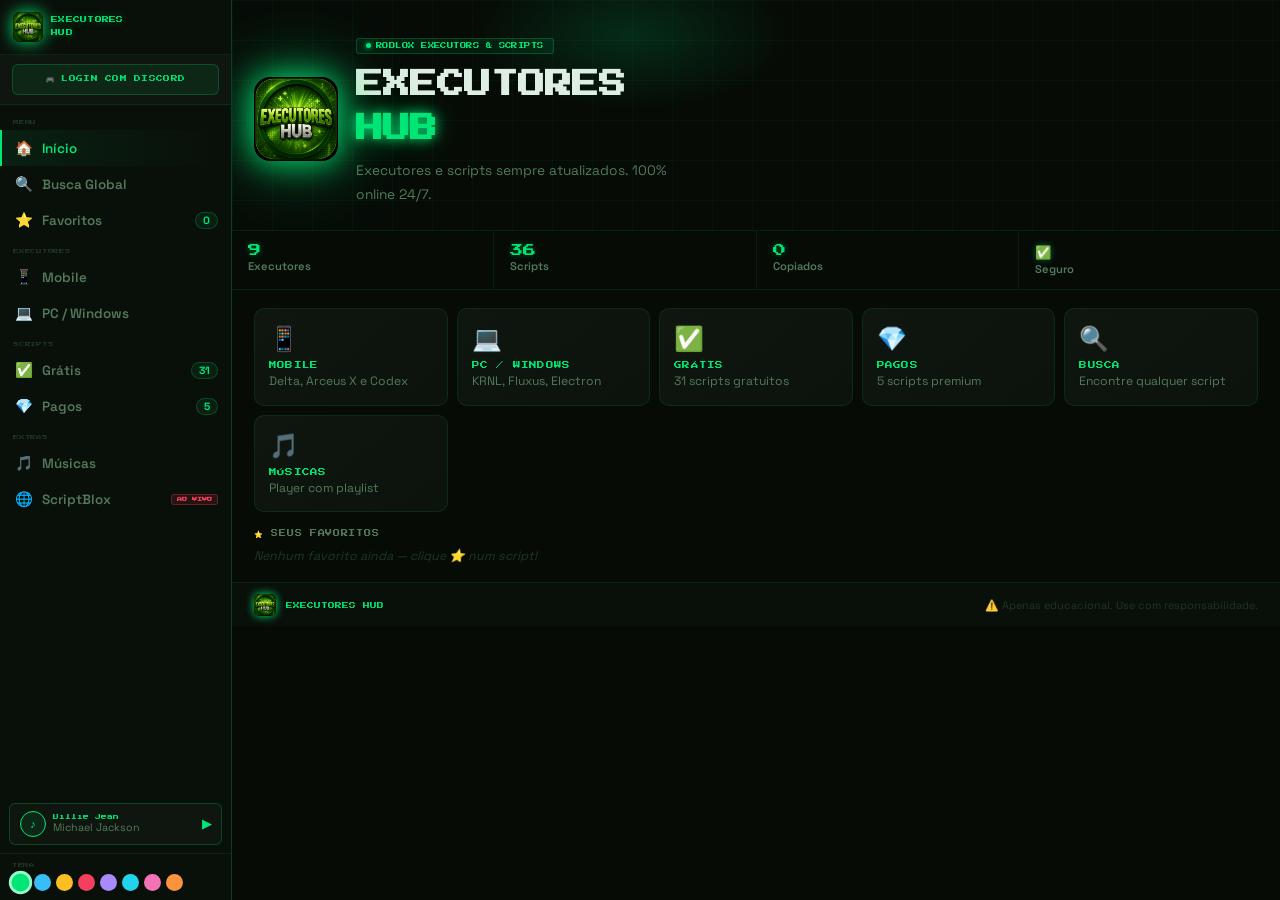
==== commit bc3d5bae: "ScriptBlox + image upload + goTo fix" ====
--- a/hub.html
+++ b/hub.html
@@ -407,6 +407,21 @@
 .discord-link{display:flex;align-items:center;gap:8px;padding:8px 13px;margin:0 9px 6px;background:rgba(88,101,242,.12);border:1px solid rgba(88,101,242,.3);border-radius:var(--r2);font-size:.78rem;color:#8891f8;transition:all var(--sp);text-decoration:none;cursor:pointer;flex-shrink:0}
 .discord-link:hover{background:rgba(88,101,242,.2);border-color:rgba(88,101,242,.5)}
 
+/* ══ SCRIPTBLOX ══ */
+.sbx-cat{font-family:'Press Start 2P',monospace;font-size:.38rem;padding:5px 9px;border-radius:20px;border:1.5px solid var(--bd);background:var(--sf1);color:var(--tx2);cursor:pointer;transition:all var(--sp)}
+.sbx-cat:hover,.sbx-cat.on{border-color:var(--p);color:var(--p);background:var(--pd)}
+.sbx-card{background:linear-gradient(145deg,var(--sf1),var(--bg2));border:1px solid var(--bd);border-radius:var(--r);overflow:hidden;display:flex;flex-direction:column;cursor:pointer;transition:all var(--sp);position:relative}
+.sbx-card:hover{border-color:var(--bd2);transform:translateY(-3px);box-shadow:0 8px 20px rgba(0,0,0,.4),0 0 12px var(--pd)}
+.sbx-thumb{width:100%;aspect-ratio:16/9;object-fit:cover;background:var(--bg0);display:block}
+.sbx-thumb-ph{width:100%;aspect-ratio:16/9;background:linear-gradient(135deg,var(--bg0),var(--sf2));display:flex;align-items:center;justify-content:center;font-size:2rem}
+.sbx-body{padding:9px 10px;display:flex;flex-direction:column;gap:4px}
+.sbx-game{font-family:'Press Start 2P',monospace;font-size:.38rem;color:var(--p);white-space:nowrap;overflow:hidden;text-overflow:ellipsis}
+.sbx-title{font-size:.76rem;font-weight:700;color:var(--tx);white-space:nowrap;overflow:hidden;text-overflow:ellipsis}
+.sbx-meta{display:flex;align-items:center;gap:5px;flex-wrap:wrap}
+.sbx-views{font-size:.66rem;color:var(--tx2)}
+.sbx-badge-free{font-family:'Press Start 2P',monospace;font-size:.3rem;padding:2px 5px;border-radius:3px;background:rgba(34,197,94,.1);color:#22c55e;border:1px solid rgba(34,197,94,.3)}
+.sbx-badge-paid{font-family:'Press Start 2P',monospace;font-size:.3rem;padding:2px 5px;border-radius:3px;background:rgba(251,191,36,.1);color:#fbbf24;border:1px solid rgba(251,191,36,.3)}
+.sbx-verified{font-size:.7rem}
 /* ══ RESPONSIVE ══ */
 @media(max-width:768px){
   .sb{transform:translateX(-100%)}.sb.open{transform:translateX(0)}
@@ -476,6 +491,7 @@
 
     <span class="sb-sec">EXTRAS</span>
     <div class="sb-item" data-p="music"><span class="ico">🎵</span>Músicas</div>
+    <div class="sb-item" data-p="scriptblox"><span class="ico">🌐</span>ScriptBlox<span class="sb-new">AO VIVO</span></div>
     <div class="sb-item priv" data-p="admin" style="display:none"><span class="ico">⚙️</span>Admin</div>
   </nav>
 
@@ -621,6 +637,38 @@
   <div class="page" id="page-paid">
     <div class="topbar"><span class="tb-icon">💎</span><span class="tb-title">SCRIPTS PAGOS</span><span class="tb-pill">premium</span></div>
     <div class="scripts-wrap"><div class="sg" id="pGrid"></div></div>
+  </div>
+
+  <!-- SCRIPTBLOX -->
+  <div class="page" id="page-scriptblox">
+    <div class="topbar"><span class="tb-icon">🌐</span><span class="tb-title">SCRIPTBLOX</span><span class="tb-pill">AO VIVO</span>
+      <div class="tb-actions">
+        <input class="f-inp" id="sbxSearch" type="text" placeholder="Buscar..." style="max-width:180px;padding:6px 10px;font-size:.8rem"/>
+        <button class="btn ghost sm" id="sbxSearchBtn">🔍</button>
+        <button class="btn ghost sm" id="sbxRand">🎲 Random</button>
+      </div>
+    </div>
+    <div style="padding:22px;flex:1;display:flex;flex-direction:column;gap:14px">
+      <div style="padding:10px 14px;background:rgba(244,63,94,.08);border:1px solid rgba(244,63,94,.2);border-radius:var(--r2);font-size:.78rem;color:var(--tx2);line-height:1.7">
+        ⚠️ Scripts do ScriptBlox são postados por terceiros e não foram verificados pelo EXECUTORES HUB. Use com responsabilidade.
+      </div>
+      <div style="display:flex;gap:7px;flex-wrap:wrap;align-items:center">
+        <span style="font-family:'Press Start 2P',monospace;font-size:.42rem;color:var(--tx2)">FILTRAR:</span>
+        <button class="sbx-cat on" data-q="">🌐 Todos</button>
+        <button class="sbx-cat" data-q="blox fruit">🍎 Blox Fruit</button>
+        <button class="sbx-cat" data-q="brookhaven">🏘️ Brookhaven</button>
+        <button class="sbx-cat" data-q="da hood">🏙️ Da Hood</button>
+        <button class="sbx-cat" data-q="murder mystery">🔪 MM2</button>
+        <button class="sbx-cat" data-q="arsenal">🔫 Arsenal</button>
+        <button class="sbx-cat" data-q="pet sim">🐾 Pet Sim</button>
+      </div>
+      <div class="sg" id="sbxGrid" style="grid-template-columns:repeat(auto-fill,minmax(155px,1fr))"></div>
+      <div id="sbxLoad" style="text-align:center;padding:30px;color:var(--tx2)"></div>
+      <div style="display:flex;justify-content:center;gap:9px">
+        <button class="btn ghost" id="sbxPrev" style="display:none">← Anterior</button>
+        <button class="btn ghost" id="sbxNext" style="display:none">Próxima →</button>
+      </div>
+    </div>
   </div>
 
   <!-- MUSIC -->
@@ -801,7 +849,9 @@
           </div>
           <div class="upload-progress" id="eUpProg"><div class="upload-progress-bar"></div></div>
           <div class="f-row">
-            <input class="f-inp grow" id="eAddImg" type="url" placeholder="URL da imagem (opcional)"/>
+            <input class="f-inp grow" id="eAddImg" type="url" placeholder="URL da imagem (opcional) — ou clique 📸"/>
+            <button class="upload-btn" id="eImgBtn" title="Subir imagem do executor">📸 Subir imagem</button>
+            <input type="file" id="eImgInp" accept="image/*" style="display:none"/>
             <select class="f-sel" id="eAddPaid">
               <option value="false">Grátis</option>
               <option value="true">Pago</option>
@@ -1002,6 +1052,7 @@
   if(id==='home'){renderFavChips();renderFeatured();}
   if(id==='admin') buildAdmin();
   if(id==='music') buildPlaylistUI();
+  if(id==='scriptblox'&&!sbxLoaded) fetchSBX('',1);
   setTimeout(()=>showProgress(100),400);
 }
 document.querySelectorAll('[data-p]').forEach(el=>{
@@ -1608,6 +1659,25 @@
   else showMsg('wlMsg','Erro: '+r.err,'err');
 }
 
+/* ══ IMAGE UPLOAD FOR EXECUTOR ══ */
+document.getElementById('eImgBtn').addEventListener('click',()=>document.getElementById('eImgInp').click());
+document.getElementById('eImgInp').addEventListener('change',async e=>{
+  const file=e.target.files[0];if(!file)return;
+  if(!getGhTok()){toast('⚠️ Configure o token GitHub primeiro!','warn',4000);return;}
+  showMsg('eAddMsg','⏳ Enviando imagem...','ok');
+  document.getElementById('eUpProg').style.display='block';
+  const b64=await readFileB64(file);
+  const path=`uploads/images/${Date.now()}_${file.name.replace(/\s+/g,'_')}`;
+  const r=await ghUploadFile(path,b64,'Upload executor image: '+file.name);
+  document.getElementById('eUpProg').style.display='none';
+  e.target.value='';
+  if(r.ok){
+    document.getElementById('eAddImg').value=r.url;
+    showMsg('eAddMsg','✅ Imagem enviada! URL preenchida.','ok');
+    toast('📸 Imagem enviada com sucesso!','ok',3000);
+  } else showMsg('eAddMsg','Erro: '+r.err,'err');
+});
+
 /* add executor with file upload */
 document.getElementById('eFileBtn').addEventListener('click',()=>document.getElementById('eFileInp').click());
 document.getElementById('eFileInp').addEventListener('change',async e=>{
@@ -1783,6 +1853,89 @@
 editModalBg.addEventListener('click',e=>{if(e.target===editModalBg)closeEditModal();});
 function closeEditModal(){editModalBg.classList.remove('on');document.body.style.overflow='';}
 
+/* ══ SCRIPTBLOX INTEGRATION ══ */
+let sbxPage=1, sbxQuery='', sbxLoaded=false;
+
+async function fetchSBX(q,page){
+  const lbl=document.getElementById('sbxLoad');
+  const grid=document.getElementById('sbxGrid');
+  lbl.innerHTML='<span class="spin-ico" style="display:inline-block;animation:dspin 1.2s linear infinite">🌐</span> Carregando do ScriptBlox...';
+  grid.innerHTML='';
+  document.getElementById('sbxPrev').style.display='none';
+  document.getElementById('sbxNext').style.display='none';
+  try{
+    const url=q
+      ?`https://scriptblox.com/api/script/search?q=${encodeURIComponent(q)}&page=${page}&max=24`
+      :`https://scriptblox.com/api/script/fetch?page=${page}&max=24`;
+    const r=await fetch(url,{headers:{'User-Agent':'ExecutoresHub'}});
+    if(!r.ok)throw new Error('API retornou '+r.status);
+    const data=await r.json();
+    const scripts=data.result?.scripts||data.scripts||[];
+    const total=data.result?.totalPages||data.totalPages||1;
+    if(!scripts.length){lbl.textContent='😔 Nenhum script encontrado.';return;}
+    lbl.textContent='';
+    scripts.forEach(s=>{
+      const card=document.createElement('div');card.className='sbx-card';
+      const thumb=s.game?.imageUrl||s.imageUrl||'';
+      const isFree=!s.key&&!s.paid;
+      const views=s.views?`👁 ${Number(s.views).toLocaleString('pt-BR')}`:'';
+      const verified=s.verified?'✅':'⚠️';
+      card.innerHTML=`
+        ${thumb?`<img class="sbx-thumb" src="${thumb}" alt="${s.game?.name||'Game'}" loading="lazy" onerror="this.style.display='none';this.nextElementSibling.style.display='flex'"/>
+        <div class="sbx-thumb-ph" style="display:none">🎮</div>`:`<div class="sbx-thumb-ph">🎮</div>`}
+        <div class="sbx-body">
+          <div class="sbx-game">${(s.game?.name||'Universal').substring(0,22)}</div>
+          <div class="sbx-title">${(s.title||s.scriptName||'Script').substring(0,30)}</div>
+          <div class="sbx-meta">
+            <span class="${isFree?'sbx-badge-free':'sbx-badge-paid'}">${isFree?'GRÁTIS':'KEY'}</span>
+            <span class="sbx-verified" title="${s.verified?'Verificado':'Não verificado'}">${verified}</span>
+            <span class="sbx-views">${views}</span>
+          </div>
+        </div>`;
+      card.addEventListener('click',()=>openSBXModal(s));
+      grid.appendChild(card);
+    });
+    if(page>1)document.getElementById('sbxPrev').style.display='';
+    if(page<total)document.getElementById('sbxNext').style.display='';
+    sbxLoaded=true;
+  }catch(err){
+    lbl.innerHTML=`<div style="color:var(--tx2);line-height:1.8">
+      <div style="font-size:1.5rem;margin-bottom:8px">⚠️</div>
+      Não foi possível carregar do ScriptBlox (bloqueio CORS).<br/>
+      <a href="https://scriptblox.com" target="_blank" rel="noopener" style="color:var(--p);text-decoration:underline">Abrir no site direto →</a>
+    </div>`;
+  }
+}
+
+function openSBXModal(s){
+  const code=s.script||`-- Script de: ${s.title||'ScriptBlox'}\n-- Jogo: ${s.game?.name||'N/A'}\n-- Fonte: scriptblox.com/script/${s.slug||s._id||''}\n\nloadstring(game:HttpGet("${s.rawUrl||''}"))()`;
+  const name=s.title||s.scriptName||'Script ScriptBlox';
+  const icon='🌐';
+  const tag=s.game?.name||'ScriptBlox';
+  document.getElementById('mIco').textContent=icon;
+  document.getElementById('mNm').textContent=name.substring(0,40);
+  document.getElementById('mTg').textContent=tag;
+  const pr=document.getElementById('mPr');
+  const isFree=!s.key&&!s.paid;
+  pr.textContent=isFree?'✅ GRÁTIS':'🔑 PRECISA KEY';pr.className='m-pr '+(isFree?'free':'paid');
+  document.getElementById('cBox').textContent=code;
+  document.getElementById('mFavBtn').style.display='none';
+  modalBg.classList.add('on');document.body.style.overflow='hidden';resetCopy();
+}
+
+// Category buttons
+document.querySelectorAll('.sbx-cat').forEach(btn=>{
+  btn.addEventListener('click',()=>{
+    document.querySelectorAll('.sbx-cat').forEach(b=>b.classList.remove('on'));
+    btn.classList.add('on');sbxQuery=btn.dataset.q;sbxPage=1;fetchSBX(sbxQuery,sbxPage);
+  });
+});
+document.getElementById('sbxSearchBtn').addEventListener('click',()=>{sbxQuery=document.getElementById('sbxSearch').value.trim();sbxPage=1;fetchSBX(sbxQuery,sbxPage);});
+document.getElementById('sbxSearch').addEventListener('keydown',e=>{if(e.key==='Enter'){sbxQuery=e.target.value.trim();sbxPage=1;fetchSBX(sbxQuery,sbxPage);}});
+document.getElementById('sbxPrev').addEventListener('click',()=>{if(sbxPage>1){sbxPage--;fetchSBX(sbxQuery,sbxPage);}});
+document.getElementById('sbxNext').addEventListener('click',()=>{sbxPage++;fetchSBX(sbxQuery,sbxPage);});
+document.getElementById('sbxRand').addEventListener('click',()=>{sbxPage=Math.floor(Math.random()*10)+1;fetchSBX(sbxQuery,sbxPage);toast('🎲 Página aleatória: '+sbxPage,'info',1500);});
+
 /* ══ HELPERS ══ */
 function showMsg(id,txt,type){
   const el=document.getElementById(id);if(!el)return;
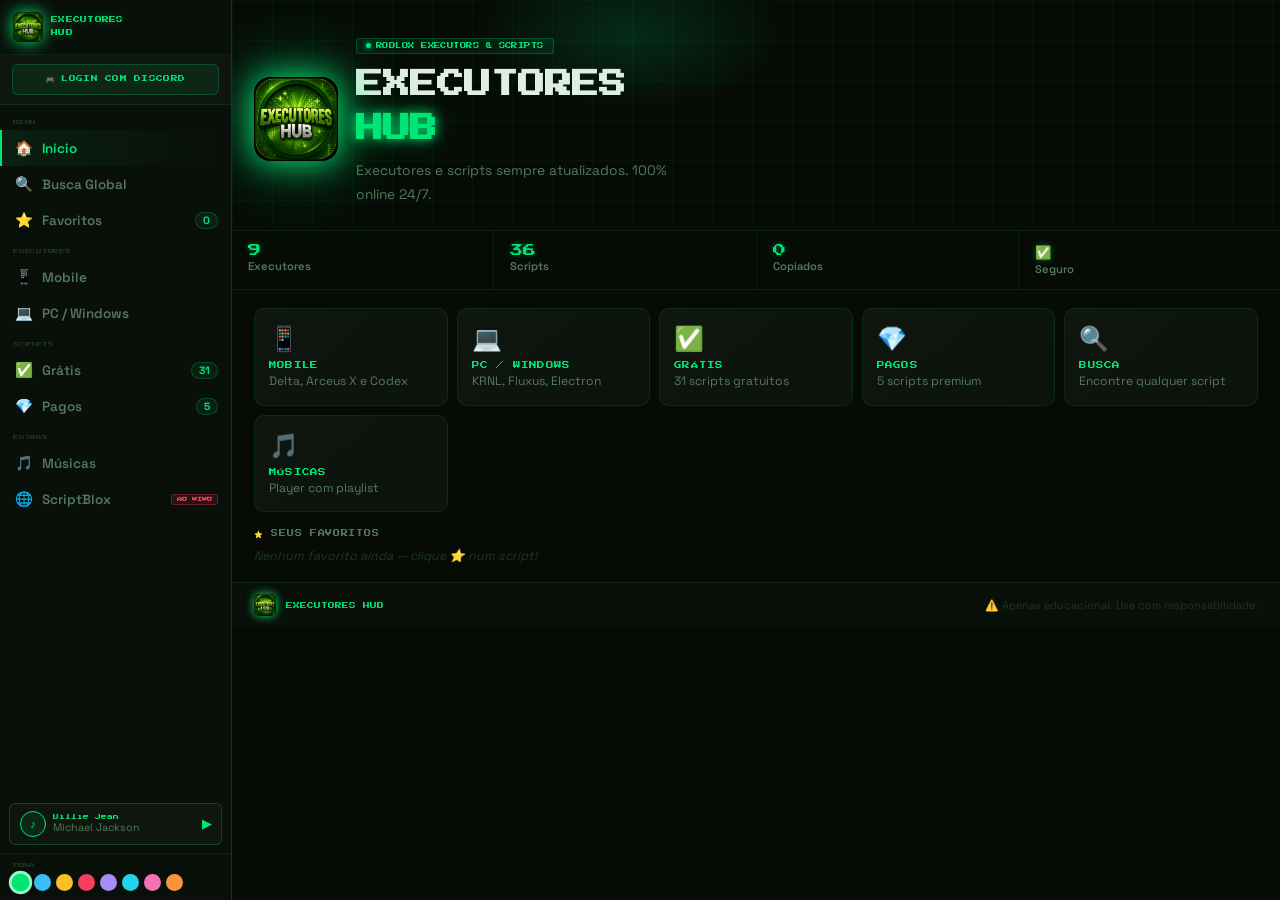
==== commit 458facaa: "ScriptBlox + image upload + goTo fix" ====
--- a/hub.html
+++ b/hub.html
@@ -407,21 +407,68 @@
 .discord-link{display:flex;align-items:center;gap:8px;padding:8px 13px;margin:0 9px 6px;background:rgba(88,101,242,.12);border:1px solid rgba(88,101,242,.3);border-radius:var(--r2);font-size:.78rem;color:#8891f8;transition:all var(--sp);text-decoration:none;cursor:pointer;flex-shrink:0}
 .discord-link:hover{background:rgba(88,101,242,.2);border-color:rgba(88,101,242,.5)}
 
+/* ══ STAR RATING ══ */
+.star-row{display:flex;align-items:center;gap:6px;flex-wrap:wrap}
+.star-row-label{font-family:'Press Start 2P',monospace;font-size:.36rem;color:var(--tx2);letter-spacing:.04em}
+.stars{display:flex;gap:2px;cursor:pointer}
+.stars .st{font-size:1.1rem;color:var(--tx3);transition:color .1s,transform .1s;line-height:1}
+.stars .st.on{color:#fbbf24;text-shadow:0 0 6px rgba(251,191,36,.6)}
+.stars .st:hover,.stars .st:hover~.st{transform:scale(1.2)}
+.stars-display{display:inline-flex;gap:1px;font-size:.7rem}
+.stars-display .st{color:var(--tx3)}
+.stars-display .st.on{color:#fbbf24}
+.rating-count{font-size:.66rem;color:var(--tx2)}
+/* on script cards */
+.sc-rating{display:flex;align-items:center;gap:3px;margin-top:3px}
+.sc-stars{font-size:.6rem;letter-spacing:-1px}
+.sc-stars .s{color:var(--tx3)}
+.sc-stars .s.on{color:#fbbf24}
+.sc-rc{font-size:.6rem;color:var(--tx2)}
+
+/* ══ LIVE COUNTER ══ */
+.live-count-bar{display:flex;align-items:center;gap:14px;padding:7px 22px;background:rgba(0,0,0,.3);border-bottom:1px solid var(--bd);flex-wrap:wrap}
+.lc-item{display:flex;align-items:center;gap:5px;font-family:'Press Start 2P',monospace;font-size:.38rem;color:var(--tx2)}
+.lc-dot{width:6px;height:6px;border-radius:50%;background:#22c55e;animation:lc-pulse 2s ease-in-out infinite;flex-shrink:0}
+@keyframes lc-pulse{0%,100%{box-shadow:0 0 0 0 rgba(34,197,94,.6)}50%{box-shadow:0 0 0 5px rgba(34,197,94,0)}}
+.lc-num{color:var(--p);font-size:.48rem}
+.lc-sbx{color:#8891f8}
+.lc-sbx .lc-dot{background:#8891f8}
+
 /* ══ SCRIPTBLOX ══ */
 .sbx-cat{font-family:'Press Start 2P',monospace;font-size:.38rem;padding:5px 9px;border-radius:20px;border:1.5px solid var(--bd);background:var(--sf1);color:var(--tx2);cursor:pointer;transition:all var(--sp)}
 .sbx-cat:hover,.sbx-cat.on{border-color:var(--p);color:var(--p);background:var(--pd)}
+.sbx-sort{background:var(--sf1);border:1.5px solid var(--bd);border-radius:var(--r2);padding:5px 9px;font-size:.72rem;color:var(--tx);outline:none;cursor:pointer;transition:border-color var(--sp)}
+.sbx-sort:focus{border-color:var(--p)}
 .sbx-card{background:linear-gradient(145deg,var(--sf1),var(--bg2));border:1px solid var(--bd);border-radius:var(--r);overflow:hidden;display:flex;flex-direction:column;cursor:pointer;transition:all var(--sp);position:relative}
-.sbx-card:hover{border-color:var(--bd2);transform:translateY(-3px);box-shadow:0 8px 20px rgba(0,0,0,.4),0 0 12px var(--pd)}
+.sbx-card:hover{border-color:var(--bd2);transform:translateY(-4px);box-shadow:0 12px 28px rgba(0,0,0,.5),0 0 16px var(--pd)}
 .sbx-thumb{width:100%;aspect-ratio:16/9;object-fit:cover;background:var(--bg0);display:block}
-.sbx-thumb-ph{width:100%;aspect-ratio:16/9;background:linear-gradient(135deg,var(--bg0),var(--sf2));display:flex;align-items:center;justify-content:center;font-size:2rem}
+.sbx-thumb-ph{width:100%;aspect-ratio:16/9;background:linear-gradient(135deg,var(--bg0),var(--sf2));display:flex;align-items:center;justify-content:center;font-size:2.2rem;position:relative}
+.sbx-thumb-ph span{position:absolute;bottom:6px;left:0;right:0;text-align:center;font-family:'Press Start 2P',monospace;font-size:.28rem;color:var(--tx2);padding:0 4px;overflow:hidden;text-overflow:ellipsis;white-space:nowrap}
 .sbx-body{padding:9px 10px;display:flex;flex-direction:column;gap:4px}
-.sbx-game{font-family:'Press Start 2P',monospace;font-size:.38rem;color:var(--p);white-space:nowrap;overflow:hidden;text-overflow:ellipsis}
-.sbx-title{font-size:.76rem;font-weight:700;color:var(--tx);white-space:nowrap;overflow:hidden;text-overflow:ellipsis}
-.sbx-meta{display:flex;align-items:center;gap:5px;flex-wrap:wrap}
-.sbx-views{font-size:.66rem;color:var(--tx2)}
-.sbx-badge-free{font-family:'Press Start 2P',monospace;font-size:.3rem;padding:2px 5px;border-radius:3px;background:rgba(34,197,94,.1);color:#22c55e;border:1px solid rgba(34,197,94,.3)}
-.sbx-badge-paid{font-family:'Press Start 2P',monospace;font-size:.3rem;padding:2px 5px;border-radius:3px;background:rgba(251,191,36,.1);color:#fbbf24;border:1px solid rgba(251,191,36,.3)}
+.sbx-game{font-family:'Press Start 2P',monospace;font-size:.36rem;color:var(--p);white-space:nowrap;overflow:hidden;text-overflow:ellipsis}
+.sbx-title{font-size:.76rem;font-weight:700;color:var(--tx);white-space:nowrap;overflow:hidden;text-overflow:ellipsis;line-height:1.3}
+.sbx-meta{display:flex;align-items:center;gap:5px;flex-wrap:wrap;margin-top:1px}
+.sbx-views{font-size:.64rem;color:var(--tx2)}
+.sbx-likes{font-size:.64rem;color:var(--tx2)}
+.sbx-user-row{display:flex;align-items:center;gap:5px;padding:6px 10px;border-top:1px solid var(--bd);background:var(--bg2)}
+.sbx-avatar{width:16px;height:16px;border-radius:50%;background:var(--pd);border:1px solid var(--bd2);display:flex;align-items:center;justify-content:center;font-size:.55rem;flex-shrink:0;overflow:hidden}
+.sbx-avatar img{width:100%;height:100%;object-fit:cover;border-radius:50%}
+.sbx-uname{font-size:.62rem;color:var(--tx2);flex:1;min-width:0;white-space:nowrap;overflow:hidden;text-overflow:ellipsis}
+.sbx-date{font-size:.58rem;color:var(--tx3);flex-shrink:0}
+.sbx-badge-free{font-family:'Press Start 2P',monospace;font-size:.28rem;padding:2px 5px;border-radius:3px;background:rgba(34,197,94,.1);color:#22c55e;border:1px solid rgba(34,197,94,.3)}
+.sbx-badge-paid{font-family:'Press Start 2P',monospace;font-size:.28rem;padding:2px 5px;border-radius:3px;background:rgba(251,191,36,.1);color:#fbbf24;border:1px solid rgba(251,191,36,.3)}
+.sbx-badge-key{font-family:'Press Start 2P',monospace;font-size:.28rem;padding:2px 5px;border-radius:3px;background:rgba(244,63,94,.1);color:#f43f5e;border:1px solid rgba(244,63,94,.3)}
 .sbx-verified{font-size:.7rem}
+/* SBX Modal */
+.sbx-modal-img{width:100%;aspect-ratio:16/9;object-fit:cover;display:block;border-radius:var(--r) var(--r) 0 0}
+.sbx-modal-img-ph{width:100%;aspect-ratio:4/1;background:linear-gradient(135deg,var(--bg0),var(--sf2));display:flex;align-items:center;justify-content:center;font-size:2.5rem}
+.sbx-modal-stats{display:flex;gap:10px;padding:8px 16px;background:var(--bg2);border-bottom:1px solid var(--bd);flex-wrap:wrap}
+.sbx-mstat{display:flex;align-items:center;gap:4px;font-size:.74rem;color:var(--tx2)}
+.sbx-mstat strong{color:var(--tx);font-size:.8rem}
+.sbx-source-link{display:flex;align-items:center;justify-content:center;gap:5px;color:var(--p);font-size:.72rem;text-decoration:underline;cursor:pointer;transition:opacity .15s}
+.sbx-source-link:hover{opacity:.75}
+/* page indicator */
+.sbx-page-indicator{font-family:'Press Start 2P',monospace;font-size:.38rem;color:var(--tx2);text-align:center;padding:4px 0}
 /* ══ RESPONSIVE ══ */
 @media(max-width:768px){
   .sb{transform:translateX(-100%)}.sb.open{transform:translateX(0)}
@@ -643,17 +690,24 @@
   <div class="page" id="page-scriptblox">
     <div class="topbar"><span class="tb-icon">🌐</span><span class="tb-title">SCRIPTBLOX</span><span class="tb-pill">AO VIVO</span>
       <div class="tb-actions">
-        <input class="f-inp" id="sbxSearch" type="text" placeholder="Buscar..." style="max-width:180px;padding:6px 10px;font-size:.8rem"/>
+        <input class="f-inp" id="sbxSearch" type="text" placeholder="Buscar script..." style="max-width:160px;padding:6px 10px;font-size:.8rem"/>
         <button class="btn ghost sm" id="sbxSearchBtn">🔍</button>
         <button class="btn ghost sm" id="sbxRand">🎲 Random</button>
       </div>
     </div>
-    <div style="padding:22px;flex:1;display:flex;flex-direction:column;gap:14px">
-      <div style="padding:10px 14px;background:rgba(244,63,94,.08);border:1px solid rgba(244,63,94,.2);border-radius:var(--r2);font-size:.78rem;color:var(--tx2);line-height:1.7">
-        ⚠️ Scripts do ScriptBlox são postados por terceiros e não foram verificados pelo EXECUTORES HUB. Use com responsabilidade.
-      </div>
+    <!-- live counter bar -->
+    <div class="live-count-bar">
+      <div class="lc-item"><div class="lc-dot"></div>SCRIPTS CARREGADOS: <span class="lc-num" id="sbxCountNum">0</span></div>
+      <div class="lc-item lc-sbx"><div class="lc-dot"></div>PÁGINA <span class="lc-num" id="sbxPageNum">1</span> / <span class="lc-num" id="sbxTotalPages">?</span></div>
+      <div class="lc-item" style="margin-left:auto"><span style="color:var(--tx2)">FONTE:</span>&nbsp;<a href="https://scriptblox.com" target="_blank" style="color:#8891f8;text-decoration:underline">scriptblox.com</a></div>
+    </div>
+    <div style="padding:16px 22px;flex:1;display:flex;flex-direction:column;gap:12px">
+      <div style="padding:8px 13px;background:rgba(244,63,94,.06);border:1px solid rgba(244,63,94,.18);border-radius:var(--r2);font-size:.76rem;color:var(--tx2);line-height:1.7">
+        ⚠️ Scripts postados por terceiros no ScriptBlox. Não verificados pelo EXECUTORES HUB — use com responsabilidade.
+      </div>
+      <!-- filters + sort -->
       <div style="display:flex;gap:7px;flex-wrap:wrap;align-items:center">
-        <span style="font-family:'Press Start 2P',monospace;font-size:.42rem;color:var(--tx2)">FILTRAR:</span>
+        <span style="font-family:'Press Start 2P',monospace;font-size:.38rem;color:var(--tx2)">CAT:</span>
         <button class="sbx-cat on" data-q="">🌐 Todos</button>
         <button class="sbx-cat" data-q="blox fruit">🍎 Blox Fruit</button>
         <button class="sbx-cat" data-q="brookhaven">🏘️ Brookhaven</button>
@@ -661,11 +715,23 @@
         <button class="sbx-cat" data-q="murder mystery">🔪 MM2</button>
         <button class="sbx-cat" data-q="arsenal">🔫 Arsenal</button>
         <button class="sbx-cat" data-q="pet sim">🐾 Pet Sim</button>
-      </div>
-      <div class="sg" id="sbxGrid" style="grid-template-columns:repeat(auto-fill,minmax(155px,1fr))"></div>
+        <button class="sbx-cat" data-q="jailbreak">🚔 Jailbreak</button>
+        <button class="sbx-cat" data-q="adopt me">🐣 Adopt Me</button>
+        <button class="sbx-cat" data-q="anime adventures">⚔️ Anime Adv</button>
+        <button class="sbx-cat" data-q="blade ball">🏐 Blade Ball</button>
+        <button class="sbx-cat" data-q="project mugetsu">🌙 Mugetsu</button>
+        <button class="sbx-cat" data-q="fisch">🐟 Fisch</button>
+        <select class="sbx-sort" id="sbxSort" style="margin-left:auto">
+          <option value="">📊 Mais Recentes</option>
+          <option value="views">👁 Mais Vistos</option>
+          <option value="likes">❤️ Mais Curtidos</option>
+        </select>
+      </div>
+      <div class="sg" id="sbxGrid" style="grid-template-columns:repeat(auto-fill,minmax(160px,1fr))"></div>
       <div id="sbxLoad" style="text-align:center;padding:30px;color:var(--tx2)"></div>
-      <div style="display:flex;justify-content:center;gap:9px">
+      <div style="display:flex;justify-content:center;align-items:center;gap:9px;flex-wrap:wrap">
         <button class="btn ghost" id="sbxPrev" style="display:none">← Anterior</button>
+        <span class="sbx-page-indicator" id="sbxPageInd"></span>
         <button class="btn ghost" id="sbxNext" style="display:none">Próxima →</button>
       </div>
     </div>
@@ -936,6 +1002,50 @@
         <button class="cbtn share" id="shareBtn">🔗 COMPARTILHAR</button>
       </div>
       <button class="m-fav-btn" id="mFavBtn">⭐ FAVORITAR SCRIPT</button>
+      <!-- STAR RATING -->
+      <div class="star-row" id="mRatingRow">
+        <span class="star-row-label">SUA NOTA:</span>
+        <div class="stars" id="mStars">
+          <span class="st" data-v="1">★</span>
+          <span class="st" data-v="2">★</span>
+          <span class="st" data-v="3">★</span>
+          <span class="st" data-v="4">★</span>
+          <span class="st" data-v="5">★</span>
+        </div>
+        <span class="rating-count" id="mRatingInfo"></span>
+      </div>
+      <ol class="m-steps"><li>Copie o código</li><li>Abra o executor</li><li>Cole e execute</li></ol>
+    </div>
+  </div>
+</div>
+
+<!-- SCRIPTBLOX MODAL (with game image) -->
+<div class="modal-bg" id="sbxModalBg">
+  <div class="modal" style="max-width:580px">
+    <div id="sbxMImg"></div>
+    <div class="m-head">
+      <div class="mhl">
+        <div>
+          <div class="m-name" id="sbxMNm"></div>
+          <div class="m-meta"><span class="m-tag" id="sbxMGame"></span><span class="m-pr" id="sbxMPr"></span></div>
+        </div>
+      </div>
+      <div style="display:flex;align-items:center;gap:6px">
+        <a id="sbxMLink" href="#" target="_blank" rel="noopener" class="sbx-source-link" title="Ver no ScriptBlox">🔗</a>
+        <button class="m-close" id="sbxMClose">✕</button>
+      </div>
+    </div>
+    <div class="sbx-modal-stats" id="sbxMStats"></div>
+    <div class="m-body">
+      <div class="clabel">📋 COLE NO EXECUTOR</div>
+      <div class="cbox" id="sbxMCode"></div>
+      <div class="m-btns">
+        <button class="cbtn" id="sbxMCopy">
+          <svg xmlns="http://www.w3.org/2000/svg" width="12" height="12" viewBox="0 0 24 24" fill="none" stroke="currentColor" stroke-width="2"><rect x="9" y="9" width="13" height="13" rx="2"/><path d="M5 15H4a2 2 0 0 1-2-2V4a2 2 0 0 1 2-2h9a2 2 0 0 1 2 2v1"/></svg>
+          COPIAR
+        </button>
+        <button class="cbtn share" id="sbxMShare">🔗 COMPARTILHAR</button>
+      </div>
       <ol class="m-steps"><li>Copie o código</li><li>Abra o executor</li><li>Cole e execute</li></ol>
     </div>
   </div>
@@ -1188,6 +1298,9 @@
 
 function mkCard(s){
   const isFav=favorites.includes(s.name);
+  const {avg,count}=getAvgRating(s.name);
+  const stars=avg>0?mkStarsMini(s.name):'';
+  const ratingEl=count>0?`<div class="sc-rating">${stars}<span class="sc-rc">${avg}/5</span></div>`:'';
   const d=document.createElement('div');
   d.className='sc'+(isFav?' faved':'');
   d.innerHTML=`
@@ -1196,6 +1309,7 @@
     <span class="sc-n">${s.name}</span>
     <span class="sc-g">${s.tag}</span>
     <span class="sbadge ${s.price}">${s.price==='free'?'✅ GRÁTIS':'💎 PAGO'}</span>
+    ${ratingEl}
     ${s.isNew?'<span class="snew">🆕 NOVO</span>':''}
   `;
   d.querySelector('.sc-fav').addEventListener('click',ev=>{ev.stopPropagation();toggleFav(s,d);});
@@ -1347,6 +1461,9 @@
   const isFav=favorites.includes(s.name);
   mFavBtn.textContent=isFav?'★ FAVORITADO!':'⭐ FAVORITAR SCRIPT';
   mFavBtn.classList.toggle('on',isFav);
+  mFavBtn.style.display='';
+  document.getElementById('mRatingRow').style.display='';
+  renderModalRating(s.name);
   modalBg.classList.add('on');document.body.style.overflow='hidden';resetCopy();
 }
 function closeModal(){modalBg.classList.remove('on');document.body.style.overflow='';}
@@ -1853,75 +1970,190 @@
 editModalBg.addEventListener('click',e=>{if(e.target===editModalBg)closeEditModal();});
 function closeEditModal(){editModalBg.classList.remove('on');document.body.style.overflow='';}
 
+/* ══ STAR RATINGS ══ */
+let scriptRatings=JSON.parse(localStorage.getItem('ehRatings')||'{}');
+function saveRatings(){localStorage.setItem('ehRatings',JSON.stringify(scriptRatings));}
+function getAvgRating(name){const r=scriptRatings[name];if(!r||!r.count)return{avg:0,count:0};return{avg:Math.round((r.total/r.count)*10)/10,count:r.count};}
+function rateScript(name,val){
+  if(!scriptRatings[name])scriptRatings[name]={total:0,count:0,my:0};
+  const old=scriptRatings[name].my||0;
+  if(old)scriptRatings[name].total-=old;
+  else scriptRatings[name].count++;
+  scriptRatings[name].total+=val;
+  scriptRatings[name].my=val;
+  saveRatings();
+  renderModalRating(name);
+  toast(`⭐ Nota ${val}/5 salva!`,'ok',1500);
+}
+function renderModalRating(name){
+  const stars=document.querySelectorAll('#mStars .st');
+  const my=scriptRatings[name]?.my||0;
+  stars.forEach(s=>{const v=parseInt(s.dataset.v);s.classList.toggle('on',v<=my);});
+  const {avg,count}=getAvgRating(name);
+  const inf=document.getElementById('mRatingInfo');
+  if(inf)inf.textContent=count?`★ ${avg}/5 (${count} voto${count!==1?'s':''})`:count===0?'Seja o primeiro a avaliar!':'';
+}
+function mkStarsMini(name,size='.62rem'){
+  const {avg}=getAvgRating(name);
+  const fl=Math.floor(avg);
+  return `<span class="sc-stars" style="font-size:${size}">`+[1,2,3,4,5].map(i=>`<span class="s${i<=fl?' on':''}">${i<=fl?'★':'☆'}</span>`).join('')+`</span>`;
+}
+// wire modal stars
+document.querySelectorAll('#mStars .st').forEach(s=>{
+  s.addEventListener('click',()=>{if(currentScript)rateScript(currentScript.name,parseInt(s.dataset.v));});
+  s.addEventListener('mouseenter',()=>{const v=parseInt(s.dataset.v);document.querySelectorAll('#mStars .st').forEach(x=>x.classList.toggle('on',parseInt(x.dataset.v)<=v));});
+});
+document.getElementById('mStars').addEventListener('mouseleave',()=>{if(currentScript)renderModalRating(currentScript.name);});
+
 /* ══ SCRIPTBLOX INTEGRATION ══ */
-let sbxPage=1, sbxQuery='', sbxLoaded=false;
+let sbxPage=1, sbxQuery='', sbxLoaded=false, sbxSort='', sbxTotalPgs=1;
+
+function fmtNum(n){if(!n)return'0';if(n>=1000000)return(n/1000000).toFixed(1)+'M';if(n>=1000)return(n/1000).toFixed(1)+'K';return String(n);}
+function fmtDate(d){if(!d)return'';const dt=new Date(d);const now=new Date();const diff=Math.floor((now-dt)/864e5);if(diff===0)return'hoje';if(diff===1)return'ontem';if(diff<30)return diff+'d atrás';if(diff<365)return Math.floor(diff/30)+'m atrás';return Math.floor(diff/365)+'a atrás';}
 
 async function fetchSBX(q,page){
   const lbl=document.getElementById('sbxLoad');
   const grid=document.getElementById('sbxGrid');
-  lbl.innerHTML='<span class="spin-ico" style="display:inline-block;animation:dspin 1.2s linear infinite">🌐</span> Carregando do ScriptBlox...';
+  const cnEl=document.getElementById('sbxCountNum');
+  const pgEl=document.getElementById('sbxPageNum');
+  const tpEl=document.getElementById('sbxTotalPages');
+  const piEl=document.getElementById('sbxPageInd');
+  lbl.innerHTML='<span style="display:inline-block;animation:dspin 1.2s linear infinite">🌐</span> Carregando do ScriptBlox...';
   grid.innerHTML='';
   document.getElementById('sbxPrev').style.display='none';
   document.getElementById('sbxNext').style.display='none';
+  if(piEl)piEl.textContent='';
   try{
     const url=q
-      ?`https://scriptblox.com/api/script/search?q=${encodeURIComponent(q)}&page=${page}&max=24`
-      :`https://scriptblox.com/api/script/fetch?page=${page}&max=24`;
-    const r=await fetch(url,{headers:{'User-Agent':'ExecutoresHub'}});
-    if(!r.ok)throw new Error('API retornou '+r.status);
+      ?`https://scriptblox.com/api/script/search?q=${encodeURIComponent(q)}&page=${page}&max=20`
+      :`https://scriptblox.com/api/script/fetch?page=${page}&max=20`;
+    const r=await fetch(url,{headers:{'Accept':'application/json'}});
+    if(!r.ok)throw new Error('HTTP '+r.status);
     const data=await r.json();
-    const scripts=data.result?.scripts||data.scripts||[];
-    const total=data.result?.totalPages||data.totalPages||1;
+    let scripts=data.result?.scripts||data.scripts||[];
+    sbxTotalPgs=data.result?.totalPages||data.totalPages||1;
+    // client-side sort
+    if(sbxSort==='views')scripts=[...scripts].sort((a,b)=>(b.views||0)-(a.views||0));
+    if(sbxSort==='likes')scripts=[...scripts].sort((a,b)=>(b.likes||0)-(a.likes||0));
     if(!scripts.length){lbl.textContent='😔 Nenhum script encontrado.';return;}
     lbl.textContent='';
+    if(cnEl)animCount(cnEl,0,scripts.length,600);
+    if(pgEl)pgEl.textContent=page;
+    if(tpEl)tpEl.textContent=sbxTotalPgs;
+    if(piEl)piEl.textContent=`Página ${page} de ${sbxTotalPgs}`;
+    sbxPage=page;
     scripts.forEach(s=>{
       const card=document.createElement('div');card.className='sbx-card';
       const thumb=s.game?.imageUrl||s.imageUrl||'';
-      const isFree=!s.key&&!s.paid;
-      const views=s.views?`👁 ${Number(s.views).toLocaleString('pt-BR')}`:'';
-      const verified=s.verified?'✅':'⚠️';
+      const gameName=s.game?.name||'Universal';
+      const isFree=!s.key&&!s.isPatched;
+      const hasKey=!!s.key;
+      const views=fmtNum(s.views);
+      const likes=fmtNum(s.likes);
+      const uname=s.owner?.username||s.user?.username||'';
+      const uava=s.owner?.image||s.user?.avatar||'';
+      const dateStr=fmtDate(s.createdAt||s.updatedAt||'');
+      const badgeCls=hasKey?'sbx-badge-key':isFree?'sbx-badge-free':'sbx-badge-paid';
+      const badgeTxt=hasKey?'🔑 KEY':isFree?'FREE':'PAGO';
       card.innerHTML=`
-        ${thumb?`<img class="sbx-thumb" src="${thumb}" alt="${s.game?.name||'Game'}" loading="lazy" onerror="this.style.display='none';this.nextElementSibling.style.display='flex'"/>
-        <div class="sbx-thumb-ph" style="display:none">🎮</div>`:`<div class="sbx-thumb-ph">🎮</div>`}
+        ${thumb
+          ?`<img class="sbx-thumb" src="${thumb}" alt="${gameName}" loading="lazy" onerror="this.style.display='none';this.nextElementSibling.style.display='flex'"/>
+            <div class="sbx-thumb-ph" style="display:none">🎮<span>${gameName}</span></div>`
+          :`<div class="sbx-thumb-ph">🎮<span>${gameName}</span></div>`}
         <div class="sbx-body">
-          <div class="sbx-game">${(s.game?.name||'Universal').substring(0,22)}</div>
-          <div class="sbx-title">${(s.title||s.scriptName||'Script').substring(0,30)}</div>
+          <div class="sbx-game">${gameName.substring(0,24)}</div>
+          <div class="sbx-title" title="${s.title||'Script'}">${(s.title||'Script').substring(0,32)}</div>
           <div class="sbx-meta">
-            <span class="${isFree?'sbx-badge-free':'sbx-badge-paid'}">${isFree?'GRÁTIS':'KEY'}</span>
-            <span class="sbx-verified" title="${s.verified?'Verificado':'Não verificado'}">${verified}</span>
-            <span class="sbx-views">${views}</span>
+            <span class="${badgeCls}">${badgeTxt}</span>
+            ${s.verified?'<span class="sbx-verified" title="Verificado">✅</span>':''}
+            ${views?`<span class="sbx-views">👁 ${views}</span>`:''}
+            ${likes?`<span class="sbx-likes">❤️ ${likes}</span>`:''}
           </div>
+        </div>
+        <div class="sbx-user-row">
+          <div class="sbx-avatar">${uava?`<img src="${uava}" loading="lazy" onerror="this.style.display='none'"/>`:'👤'}</div>
+          <span class="sbx-uname">${uname||'Anônimo'}</span>
+          <span class="sbx-date">${dateStr}</span>
         </div>`;
       card.addEventListener('click',()=>openSBXModal(s));
       grid.appendChild(card);
     });
     if(page>1)document.getElementById('sbxPrev').style.display='';
-    if(page<total)document.getElementById('sbxNext').style.display='';
+    if(page<sbxTotalPgs)document.getElementById('sbxNext').style.display='';
     sbxLoaded=true;
   }catch(err){
-    lbl.innerHTML=`<div style="color:var(--tx2);line-height:1.8">
-      <div style="font-size:1.5rem;margin-bottom:8px">⚠️</div>
-      Não foi possível carregar do ScriptBlox (bloqueio CORS).<br/>
-      <a href="https://scriptblox.com" target="_blank" rel="noopener" style="color:var(--p);text-decoration:underline">Abrir no site direto →</a>
+    lbl.innerHTML=`<div style="color:var(--tx2);line-height:2;text-align:center;padding:20px">
+      <div style="font-size:2rem;margin-bottom:10px">⚠️</div>
+      <div style="font-size:.78rem;margin-bottom:10px">Não foi possível carregar (CORS bloqueado).</div>
+      <a href="https://scriptblox.com" target="_blank" rel="noopener" class="btn ghost">Abrir ScriptBlox direto →</a>
     </div>`;
+    console.warn('ScriptBlox fetch error:',err);
   }
 }
 
+function animCount(el,from,to,dur){
+  const start=performance.now();
+  function step(now){const p=Math.min((now-start)/dur,1);el.textContent=Math.round(from+(to-from)*p);if(p<1)requestAnimationFrame(step);}
+  requestAnimationFrame(step);
+}
+
 function openSBXModal(s){
-  const code=s.script||`-- Script de: ${s.title||'ScriptBlox'}\n-- Jogo: ${s.game?.name||'N/A'}\n-- Fonte: scriptblox.com/script/${s.slug||s._id||''}\n\nloadstring(game:HttpGet("${s.rawUrl||''}"))()`;
+  const code=s.script||`-- Script: ${s.title||'ScriptBlox'}\n-- Jogo: ${s.game?.name||'N/A'}\n-- Fonte: scriptblox.com/script/${s.slug||s._id||''}\n\nloadstring(game:HttpGet("${s.rawUrl||''}"))()`;
   const name=s.title||s.scriptName||'Script ScriptBlox';
-  const icon='🌐';
-  const tag=s.game?.name||'ScriptBlox';
-  document.getElementById('mIco').textContent=icon;
-  document.getElementById('mNm').textContent=name.substring(0,40);
-  document.getElementById('mTg').textContent=tag;
-  const pr=document.getElementById('mPr');
-  const isFree=!s.key&&!s.paid;
-  pr.textContent=isFree?'✅ GRÁTIS':'🔑 PRECISA KEY';pr.className='m-pr '+(isFree?'free':'paid');
-  document.getElementById('cBox').textContent=code;
-  document.getElementById('mFavBtn').style.display='none';
-  modalBg.classList.add('on');document.body.style.overflow='hidden';resetCopy();
-}
+  const gameName=s.game?.name||'ScriptBlox';
+  const thumb=s.game?.imageUrl||s.imageUrl||'';
+  const slug=s.slug||s._id||'';
+  const isFree=!s.key&&!s.isPatched;
+  const hasKey=!!s.key;
+  // game image at top
+  const imgEl=document.getElementById('sbxMImg');
+  imgEl.innerHTML=thumb
+    ?`<img class="sbx-modal-img" src="${thumb}" alt="${gameName}" onerror="this.outerHTML='<div class=sbx-modal-img-ph>🎮</div>'"/>`
+    :`<div class="sbx-modal-img-ph">🎮</div>`;
+  document.getElementById('sbxMNm').textContent=name.substring(0,45);
+  document.getElementById('sbxMGame').textContent=gameName;
+  const pr=document.getElementById('sbxMPr');
+  pr.textContent=hasKey?'🔑 PRECISA KEY':isFree?'✅ GRÁTIS':'💎 PAGO';
+  pr.className='m-pr '+(hasKey?'paid':isFree?'free':'paid');
+  // stats bar
+  const views=s.views?`<span class="sbx-mstat">👁 <strong>${fmtNum(s.views)}</strong> views</span>`:'';
+  const likes=s.likes?`<span class="sbx-mstat">❤️ <strong>${fmtNum(s.likes)}</strong> curtidas</span>`:'';
+  const owner=s.owner?.username||s.user?.username||'';
+  const ownerPart=owner?`<span class="sbx-mstat">👤 <strong>${owner}</strong></span>`:'';
+  const datePart=s.createdAt?`<span class="sbx-mstat">📅 <strong>${fmtDate(s.createdAt)}</strong></span>`:'';
+  const verifPart=s.verified?`<span class="sbx-mstat">✅ <strong>Verificado</strong></span>`:'';
+  document.getElementById('sbxMStats').innerHTML=views+likes+ownerPart+datePart+verifPart||'';
+  document.getElementById('sbxMCode').textContent=code;
+  const link=document.getElementById('sbxMLink');
+  if(slug){link.href=`https://scriptblox.com/script/${slug}`;link.style.display='';}
+  else link.style.display='none';
+  // reset copy btn
+  const cb=document.getElementById('sbxMCopy');
+  cb.classList.remove('ok');cb.innerHTML='<svg xmlns="http://www.w3.org/2000/svg" width="12" height="12" viewBox="0 0 24 24" fill="none" stroke="currentColor" stroke-width="2"><rect x="9" y="9" width="13" height="13" rx="2"/><path d="M5 15H4a2 2 0 0 1-2-2V4a2 2 0 0 1 2-2h9a2 2 0 0 1 2 2v1"/></svg>COPIAR';
+  document.getElementById('sbxModalBg').classList.add('on');
+  document.body.style.overflow='hidden';
+}
+
+// SBX modal close + copy + share
+document.getElementById('sbxMClose').addEventListener('click',()=>{document.getElementById('sbxModalBg').classList.remove('on');document.body.style.overflow='';});
+document.getElementById('sbxModalBg').addEventListener('click',e=>{if(e.target===document.getElementById('sbxModalBg')){document.getElementById('sbxModalBg').classList.remove('on');document.body.style.overflow='';}});
+document.getElementById('sbxMCopy').addEventListener('click',()=>{
+  const txt=document.getElementById('sbxMCode').textContent;
+  const done=()=>{
+    const b=document.getElementById('sbxMCopy');b.classList.add('ok');
+    b.innerHTML='<svg xmlns="http://www.w3.org/2000/svg" width="12" height="12" viewBox="0 0 24 24" fill="none" stroke="currentColor" stroke-width="2"><polyline points="20 6 9 17 4 12"/></svg>COPIADO!';
+    setTimeout(()=>{b.classList.remove('ok');b.innerHTML='<svg xmlns="http://www.w3.org/2000/svg" width="12" height="12" viewBox="0 0 24 24" fill="none" stroke="currentColor" stroke-width="2"><rect x="9" y="9" width="13" height="13" rx="2"/><path d="M5 15H4a2 2 0 0 1-2-2V4a2 2 0 0 1 2-2h9a2 2 0 0 1 2 2v1"/></svg>COPIAR';},2500);
+    copyCount++;localStorage.setItem('ehCopies',copyCount);
+    toast('✅ Código copiado!','ok',2000);
+  };
+  if(navigator.clipboard)navigator.clipboard.writeText(txt).then(done).catch(()=>fbCopy(txt,done));
+  else fbCopy(txt,done);
+});
+document.getElementById('sbxMShare').addEventListener('click',()=>{
+  const link=document.getElementById('sbxMLink').href;
+  if(link&&link!=='#'&&navigator.clipboard)navigator.clipboard.writeText(link).then(()=>toast('🔗 Link copiado!','info',2000));
+  else toast('⚠️ Link não disponível','warn',2000);
+});
 
 // Category buttons
 document.querySelectorAll('.sbx-cat').forEach(btn=>{
@@ -1932,6 +2164,7 @@
 });
 document.getElementById('sbxSearchBtn').addEventListener('click',()=>{sbxQuery=document.getElementById('sbxSearch').value.trim();sbxPage=1;fetchSBX(sbxQuery,sbxPage);});
 document.getElementById('sbxSearch').addEventListener('keydown',e=>{if(e.key==='Enter'){sbxQuery=e.target.value.trim();sbxPage=1;fetchSBX(sbxQuery,sbxPage);}});
+document.getElementById('sbxSort').addEventListener('change',e=>{sbxSort=e.target.value;fetchSBX(sbxQuery,sbxPage);});
 document.getElementById('sbxPrev').addEventListener('click',()=>{if(sbxPage>1){sbxPage--;fetchSBX(sbxQuery,sbxPage);}});
 document.getElementById('sbxNext').addEventListener('click',()=>{sbxPage++;fetchSBX(sbxQuery,sbxPage);});
 document.getElementById('sbxRand').addEventListener('click',()=>{sbxPage=Math.floor(Math.random()*10)+1;fetchSBX(sbxQuery,sbxPage);toast('🎲 Página aleatória: '+sbxPage,'info',1500);});
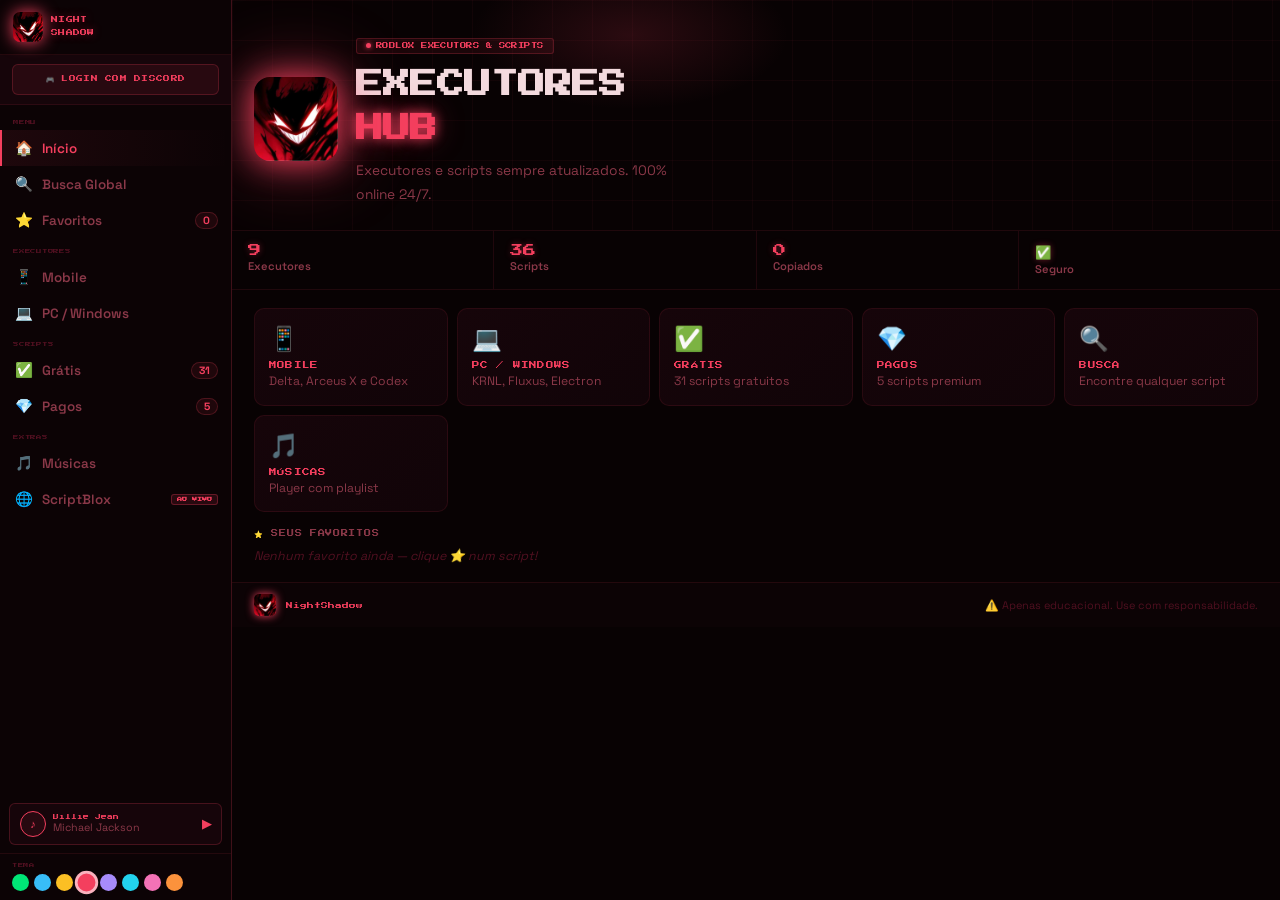
==== commit 57af135b: "Rebrand: NightShadow — hub.html" ====
--- a/hub.html
+++ b/hub.html
@@ -3,9 +3,9 @@
 <head>
 <meta charset="UTF-8"/>
 <meta name="viewport" content="width=device-width, initial-scale=1.0"/>
-<meta name="theme-color" content="#00e676"/>
-<meta name="description" content="Executores Hub — scripts e executores Roblox sempre atualizados"/>
-<title>EXECUTORES HUB</title>
+<meta name="theme-color" content="#f43f5e"/>
+<meta name="description" content="NightShadow — scripts e executores Roblox sempre atualizados"/>
+<title>NightShadow</title>
 <link href="https://fonts.googleapis.com/css2?family=Press+Start+2P&family=Space+Grotesk:wght@400;500;600;700&display=swap" rel="stylesheet"/>
 <style>
 /* ══ ACCENT THEMES ══ */
@@ -495,7 +495,7 @@
 }
 </style>
 </head>
-<body data-a="green">
+<body data-a="red">
 <div id="progress"></div>
 <div id="toasts"></div>
 <div id="btt" title="Voltar ao topo">↑</div>
@@ -507,7 +507,7 @@
 <aside class="sb" id="sb">
   <div class="sb-brand">
     <img src="assets/logo.png" alt="logo" class="sb-logo" width="30" height="30" onerror="this.style.display='none'"/>
-    <span class="sb-title">EXECUTORES<br/>HUB</span>
+    <span class="sb-title">NIGHT<br/>SHADOW</span>
   </div>
 
   <div class="sb-user">
@@ -560,10 +560,10 @@
   <div class="sb-theme">
     <div class="sb-theme-lbl">TEMA</div>
     <div class="dots">
-      <div class="dot d0 on" data-a="green" title="Verde"></div>
+      <div class="dot d0" data-a="green" title="Verde"></div>
       <div class="dot d1" data-a="blue" title="Azul"></div>
       <div class="dot d2" data-a="yellow" title="Amarelo"></div>
-      <div class="dot d3" data-a="red" title="Vermelho"></div>
+      <div class="dot d3 on" data-a="red" title="Vermelho"></div>
       <div class="dot d4" data-a="purple" title="Roxo"></div>
       <div class="dot d5" data-a="cyan" title="Ciano"></div>
       <div class="dot d6" data-a="pink" title="Rosa"></div>
@@ -617,7 +617,7 @@
     </div>
     <div class="hub-footer">
       <img src="assets/logo.png" alt="" class="f-logo" width="22" height="22" onerror="this.style.display='none'"/>
-      <span class="f-name">EXECUTORES HUB</span>
+      <span class="f-name">NightShadow</span>
       <span class="f-warn">⚠️ Apenas educacional. Use com responsabilidade.</span>
     </div>
   </div>
@@ -703,7 +703,7 @@
     </div>
     <div style="padding:16px 22px;flex:1;display:flex;flex-direction:column;gap:12px">
       <div style="padding:8px 13px;background:rgba(244,63,94,.06);border:1px solid rgba(244,63,94,.18);border-radius:var(--r2);font-size:.76rem;color:var(--tx2);line-height:1.7">
-        ⚠️ Scripts postados por terceiros no ScriptBlox. Não verificados pelo EXECUTORES HUB — use com responsabilidade.
+        ⚠️ Scripts postados por terceiros no ScriptBlox. Não verificados pelo NightShadow — use com responsabilidade.
       </div>
       <!-- filters + sort -->
       <div style="display:flex;gap:7px;flex-wrap:wrap;align-items:center">
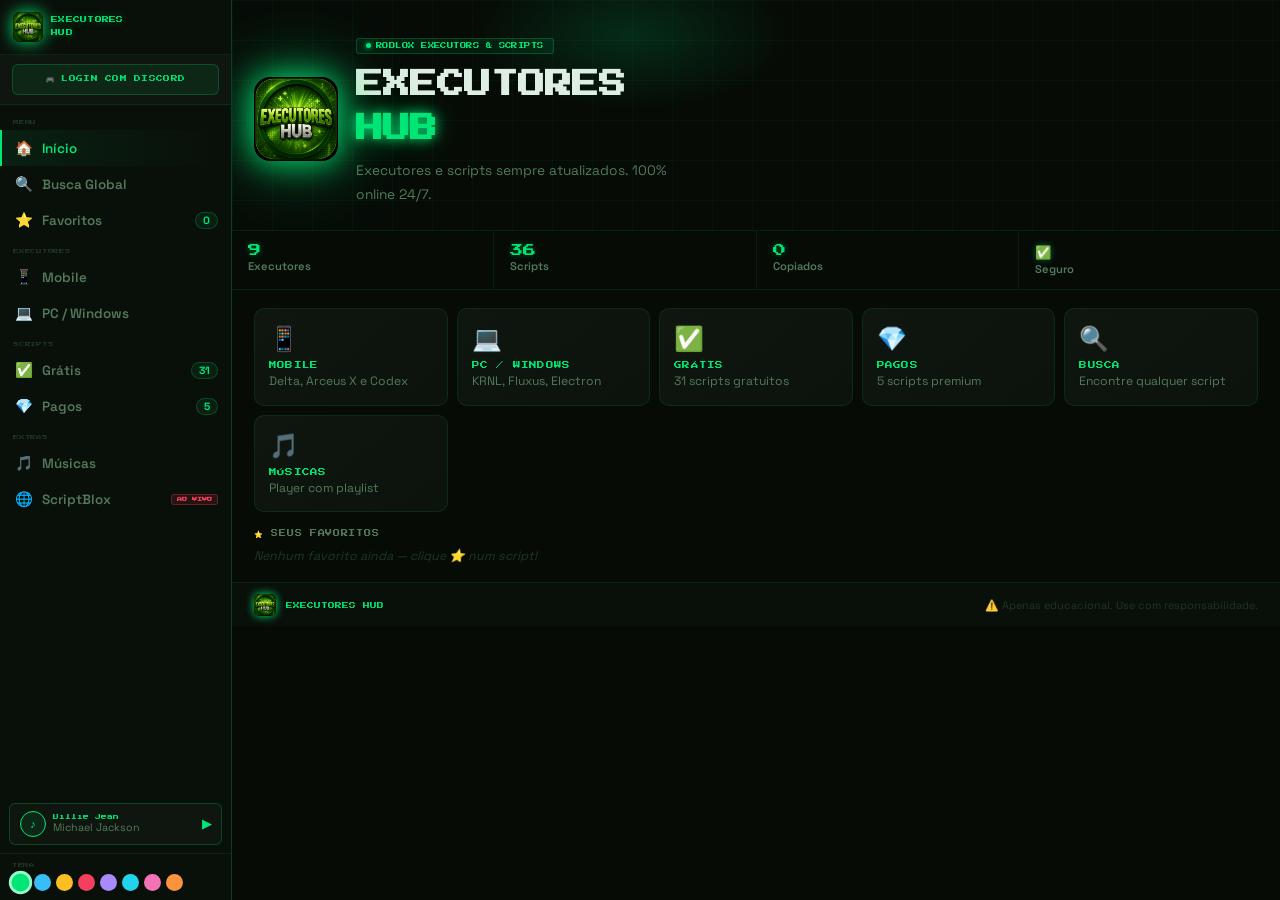
==== commit 220f33dc: "Revert: hub.html volta ao original" ====
--- a/hub.html
+++ b/hub.html
@@ -3,9 +3,9 @@
 <head>
 <meta charset="UTF-8"/>
 <meta name="viewport" content="width=device-width, initial-scale=1.0"/>
-<meta name="theme-color" content="#f43f5e"/>
-<meta name="description" content="NightShadow — scripts e executores Roblox sempre atualizados"/>
-<title>NightShadow</title>
+<meta name="theme-color" content="#00e676"/>
+<meta name="description" content="Executores Hub — scripts e executores Roblox sempre atualizados"/>
+<title>EXECUTORES HUB</title>
 <link href="https://fonts.googleapis.com/css2?family=Press+Start+2P&family=Space+Grotesk:wght@400;500;600;700&display=swap" rel="stylesheet"/>
 <style>
 /* ══ ACCENT THEMES ══ */
@@ -495,7 +495,7 @@
 }
 </style>
 </head>
-<body data-a="red">
+<body data-a="green">
 <div id="progress"></div>
 <div id="toasts"></div>
 <div id="btt" title="Voltar ao topo">↑</div>
@@ -507,7 +507,7 @@
 <aside class="sb" id="sb">
   <div class="sb-brand">
     <img src="assets/logo.png" alt="logo" class="sb-logo" width="30" height="30" onerror="this.style.display='none'"/>
-    <span class="sb-title">NIGHT<br/>SHADOW</span>
+    <span class="sb-title">EXECUTORES<br/>HUB</span>
   </div>
 
   <div class="sb-user">
@@ -560,10 +560,10 @@
   <div class="sb-theme">
     <div class="sb-theme-lbl">TEMA</div>
     <div class="dots">
-      <div class="dot d0" data-a="green" title="Verde"></div>
+      <div class="dot d0 on" data-a="green" title="Verde"></div>
       <div class="dot d1" data-a="blue" title="Azul"></div>
       <div class="dot d2" data-a="yellow" title="Amarelo"></div>
-      <div class="dot d3 on" data-a="red" title="Vermelho"></div>
+      <div class="dot d3" data-a="red" title="Vermelho"></div>
       <div class="dot d4" data-a="purple" title="Roxo"></div>
       <div class="dot d5" data-a="cyan" title="Ciano"></div>
       <div class="dot d6" data-a="pink" title="Rosa"></div>
@@ -617,7 +617,7 @@
     </div>
     <div class="hub-footer">
       <img src="assets/logo.png" alt="" class="f-logo" width="22" height="22" onerror="this.style.display='none'"/>
-      <span class="f-name">NightShadow</span>
+      <span class="f-name">EXECUTORES HUB</span>
       <span class="f-warn">⚠️ Apenas educacional. Use com responsabilidade.</span>
     </div>
   </div>
@@ -703,7 +703,7 @@
     </div>
     <div style="padding:16px 22px;flex:1;display:flex;flex-direction:column;gap:12px">
       <div style="padding:8px 13px;background:rgba(244,63,94,.06);border:1px solid rgba(244,63,94,.18);border-radius:var(--r2);font-size:.76rem;color:var(--tx2);line-height:1.7">
-        ⚠️ Scripts postados por terceiros no ScriptBlox. Não verificados pelo NightShadow — use com responsabilidade.
+        ⚠️ Scripts postados por terceiros no ScriptBlox. Não verificados pelo EXECUTORES HUB — use com responsabilidade.
       </div>
       <!-- filters + sort -->
       <div style="display:flex;gap:7px;flex-wrap:wrap;align-items:center">
